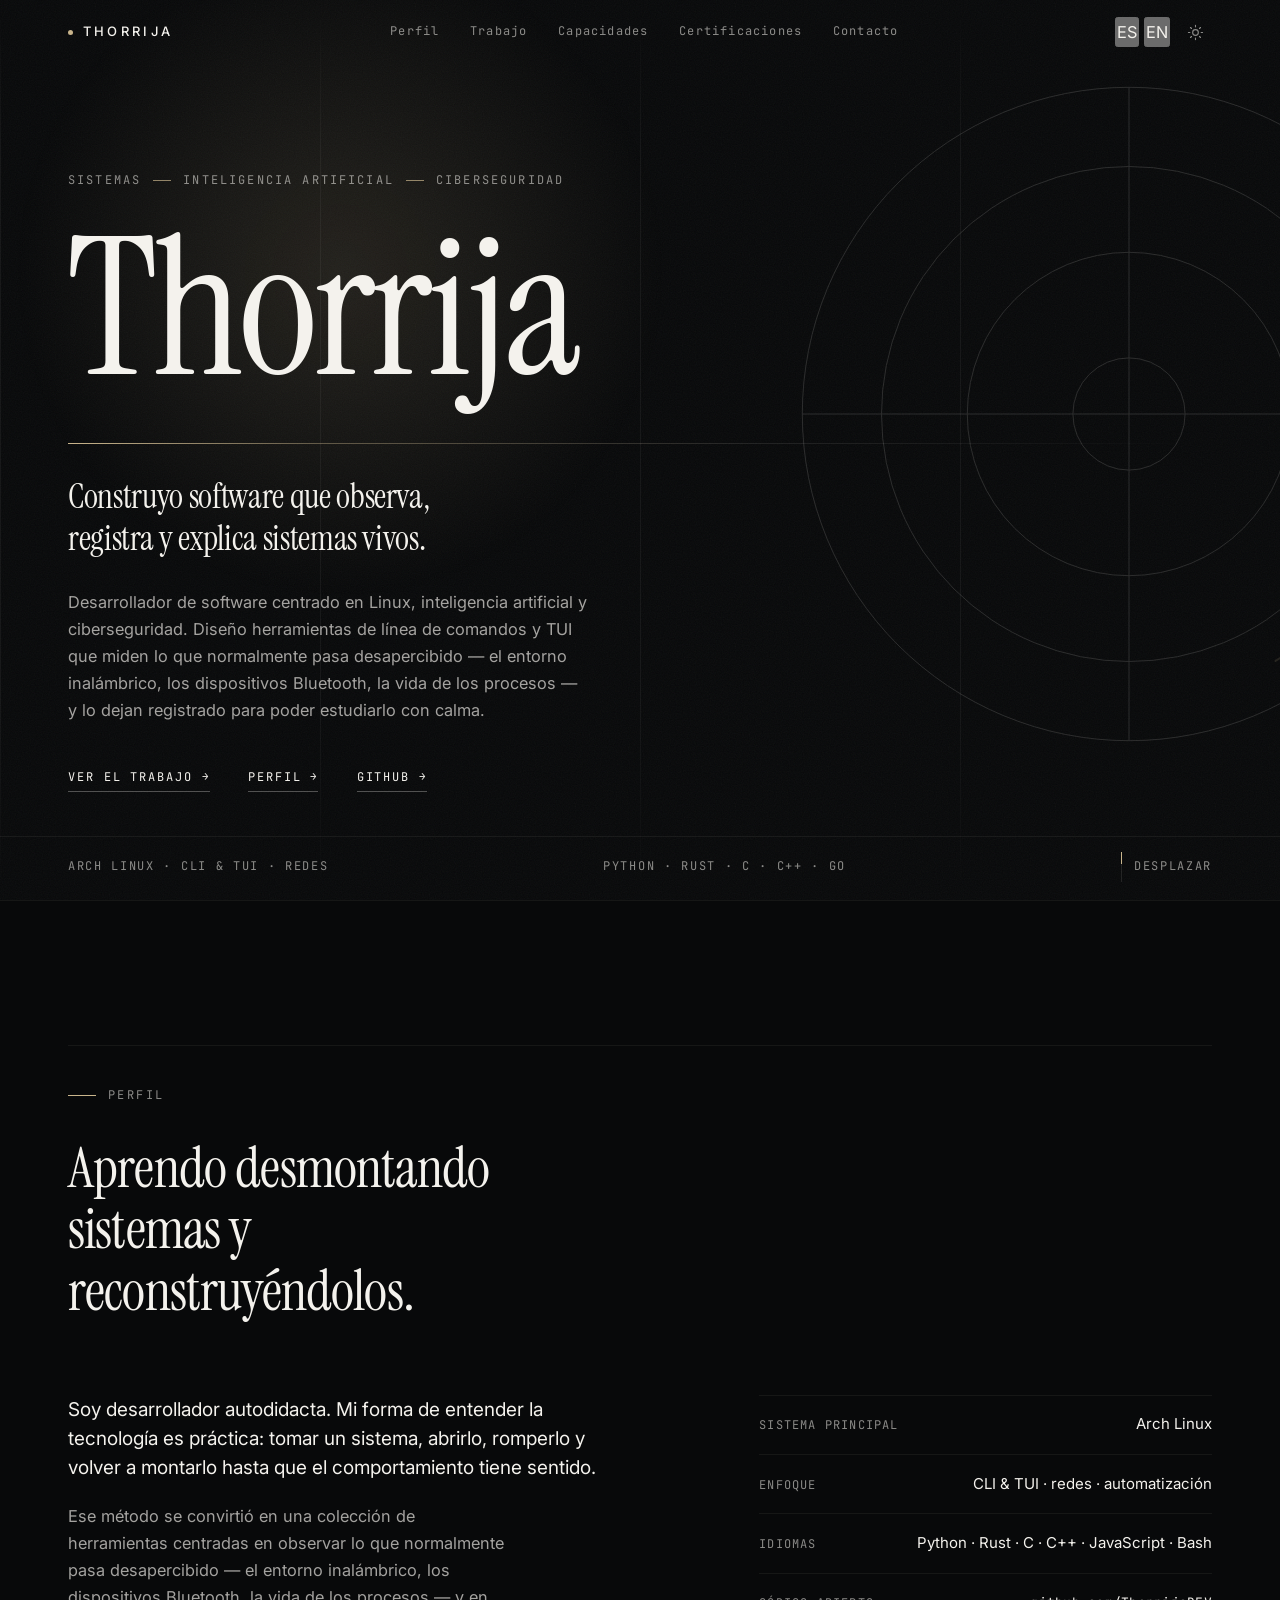
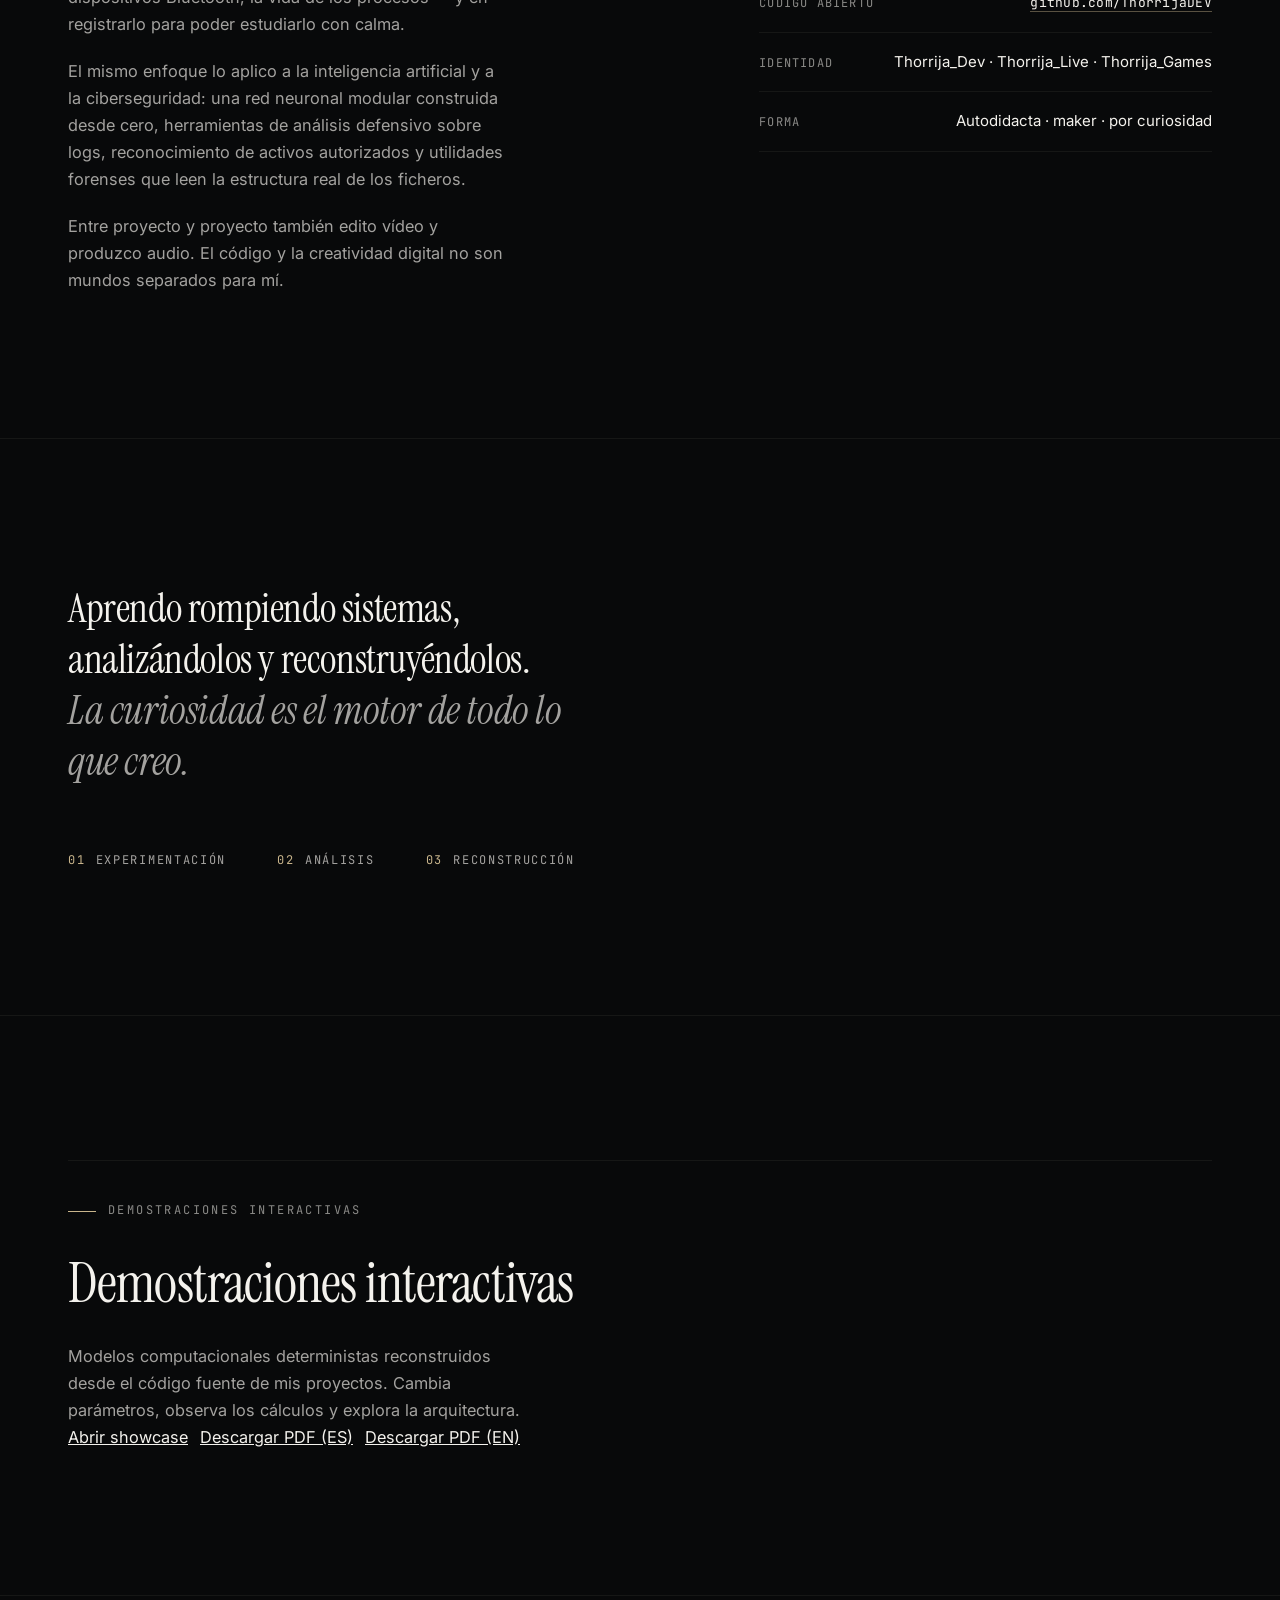
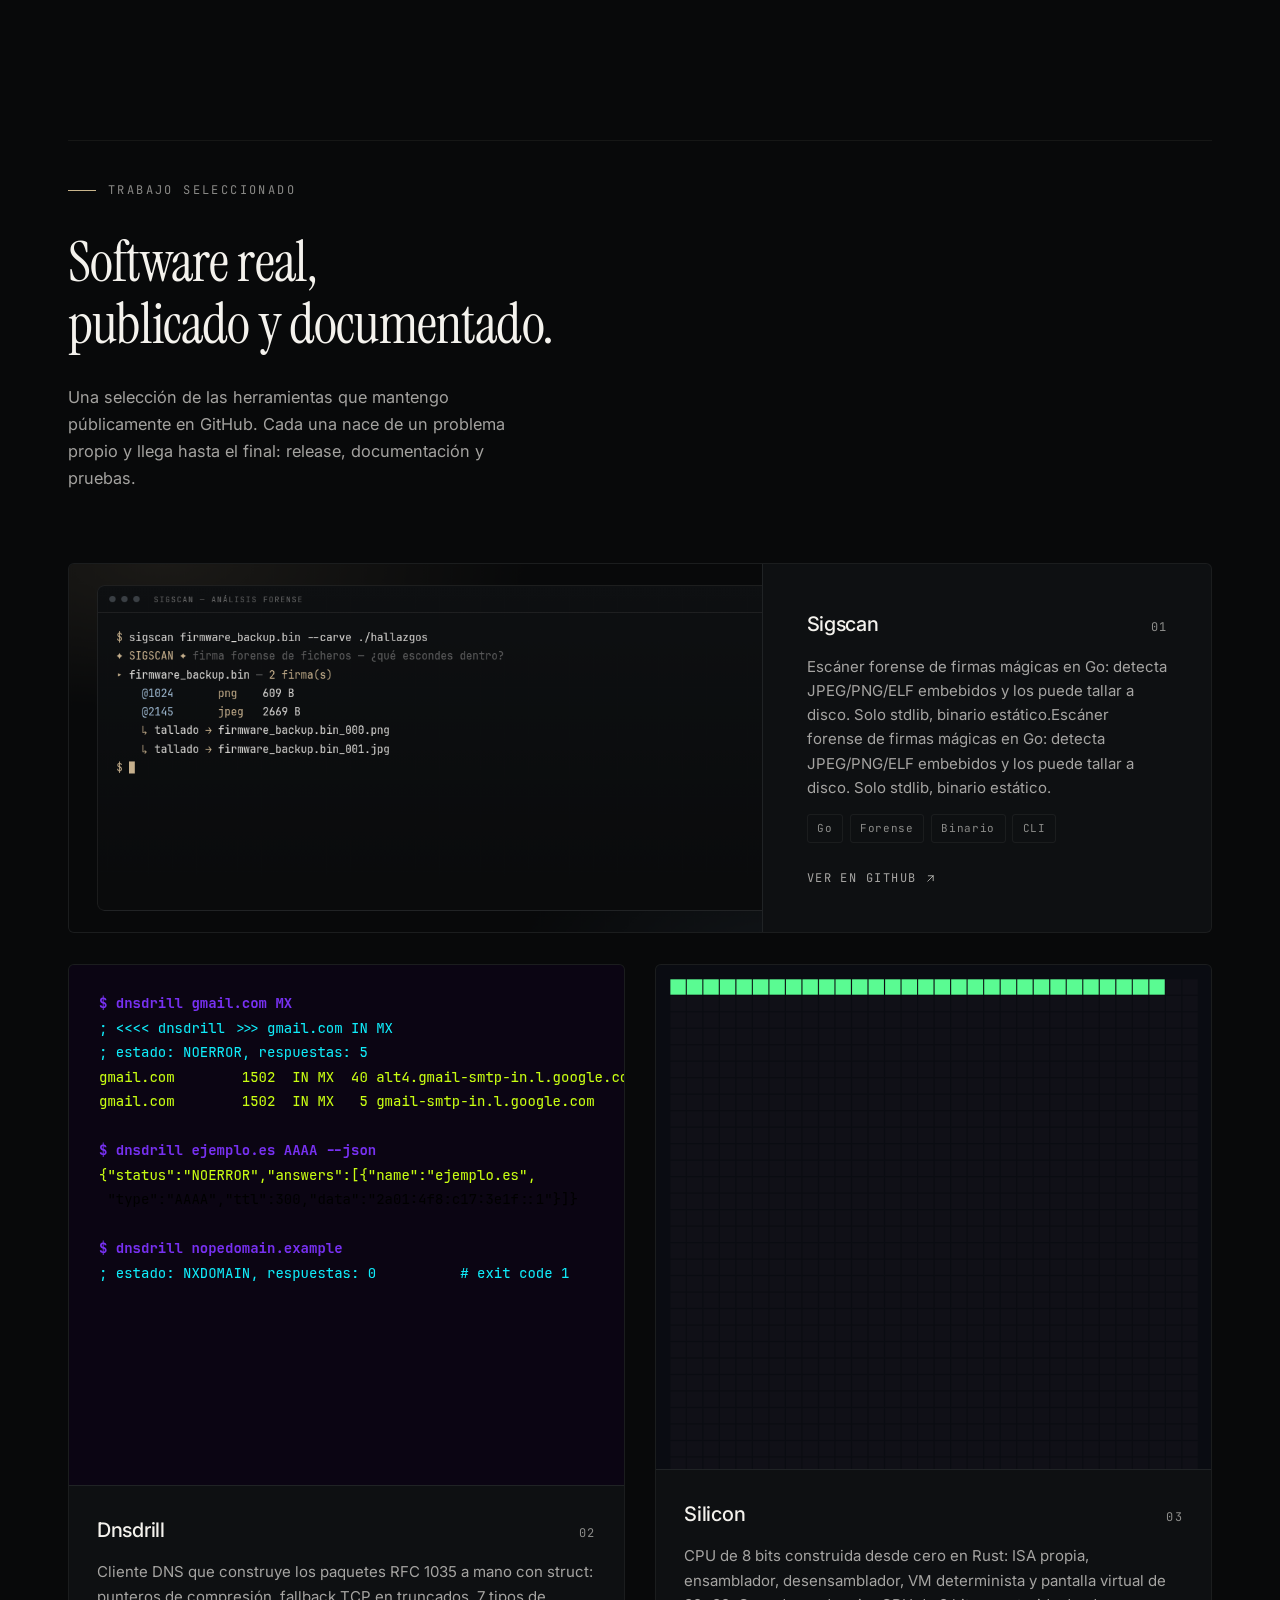
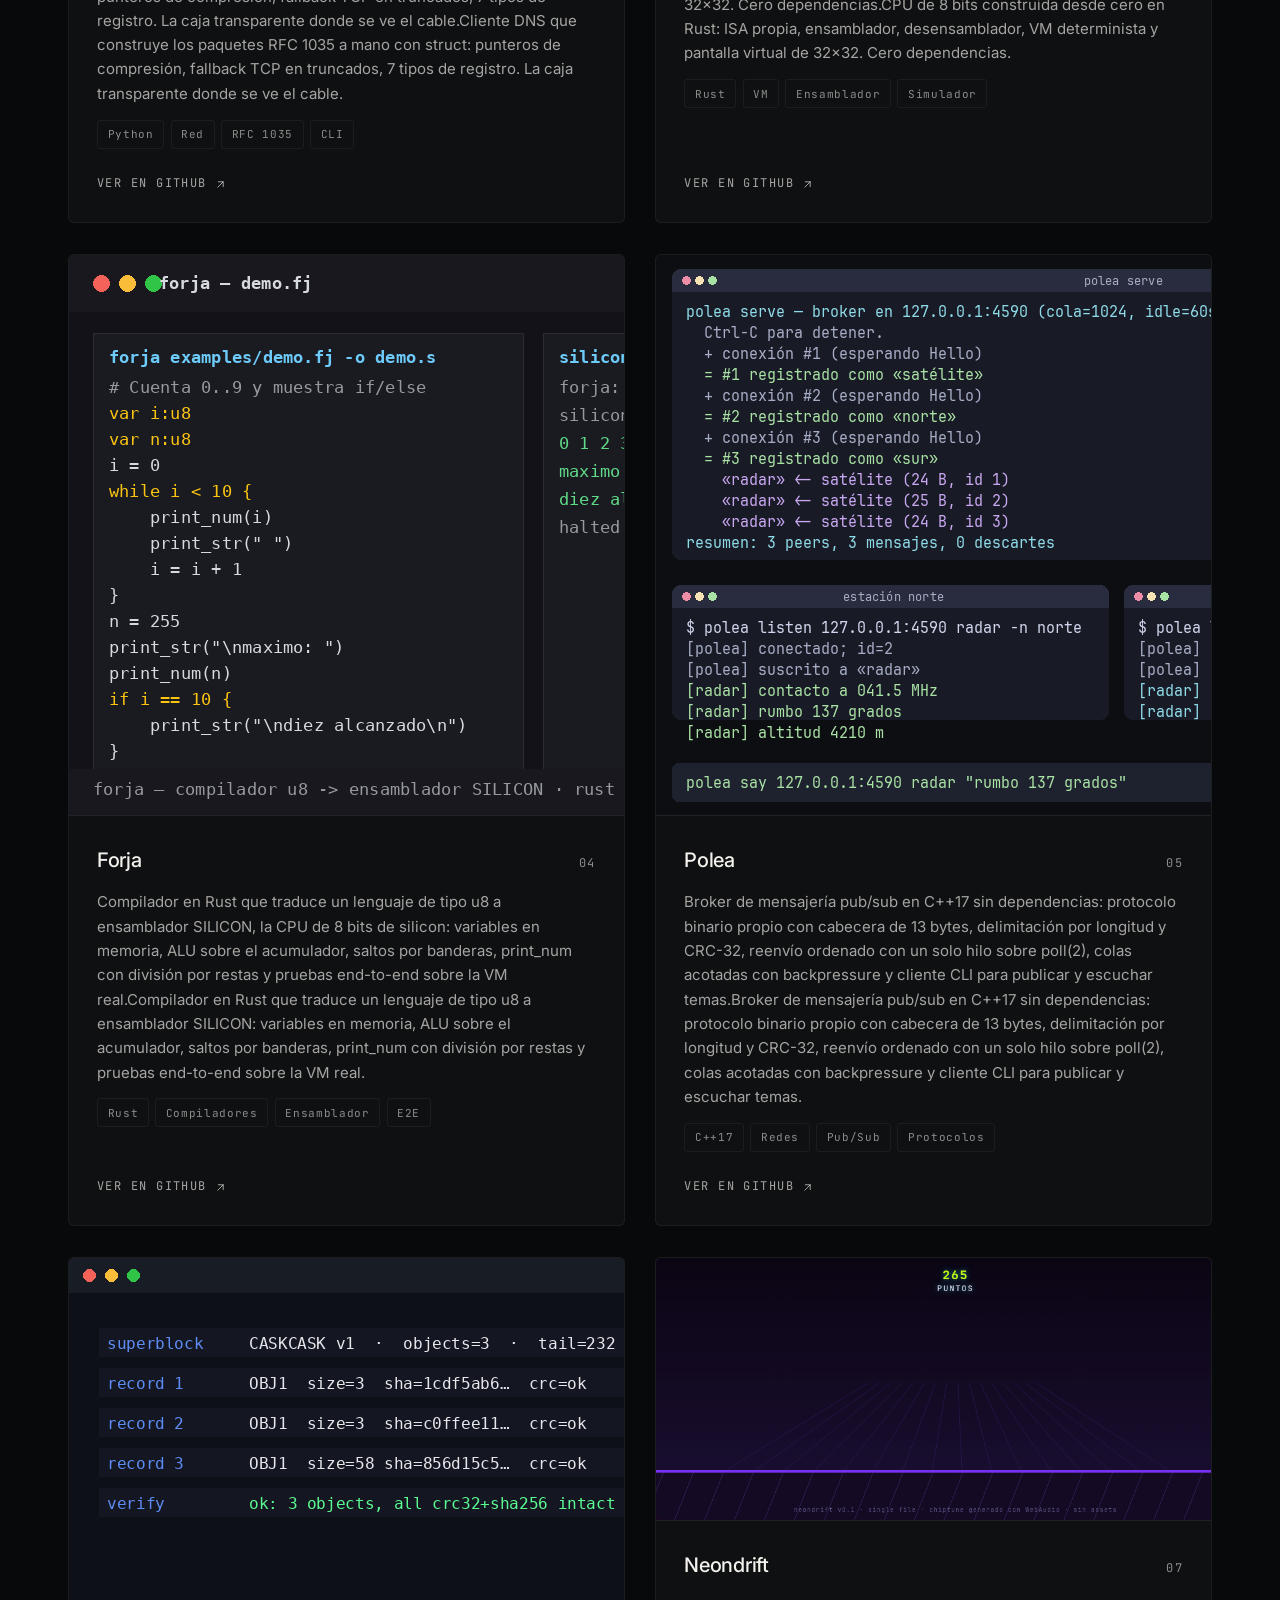
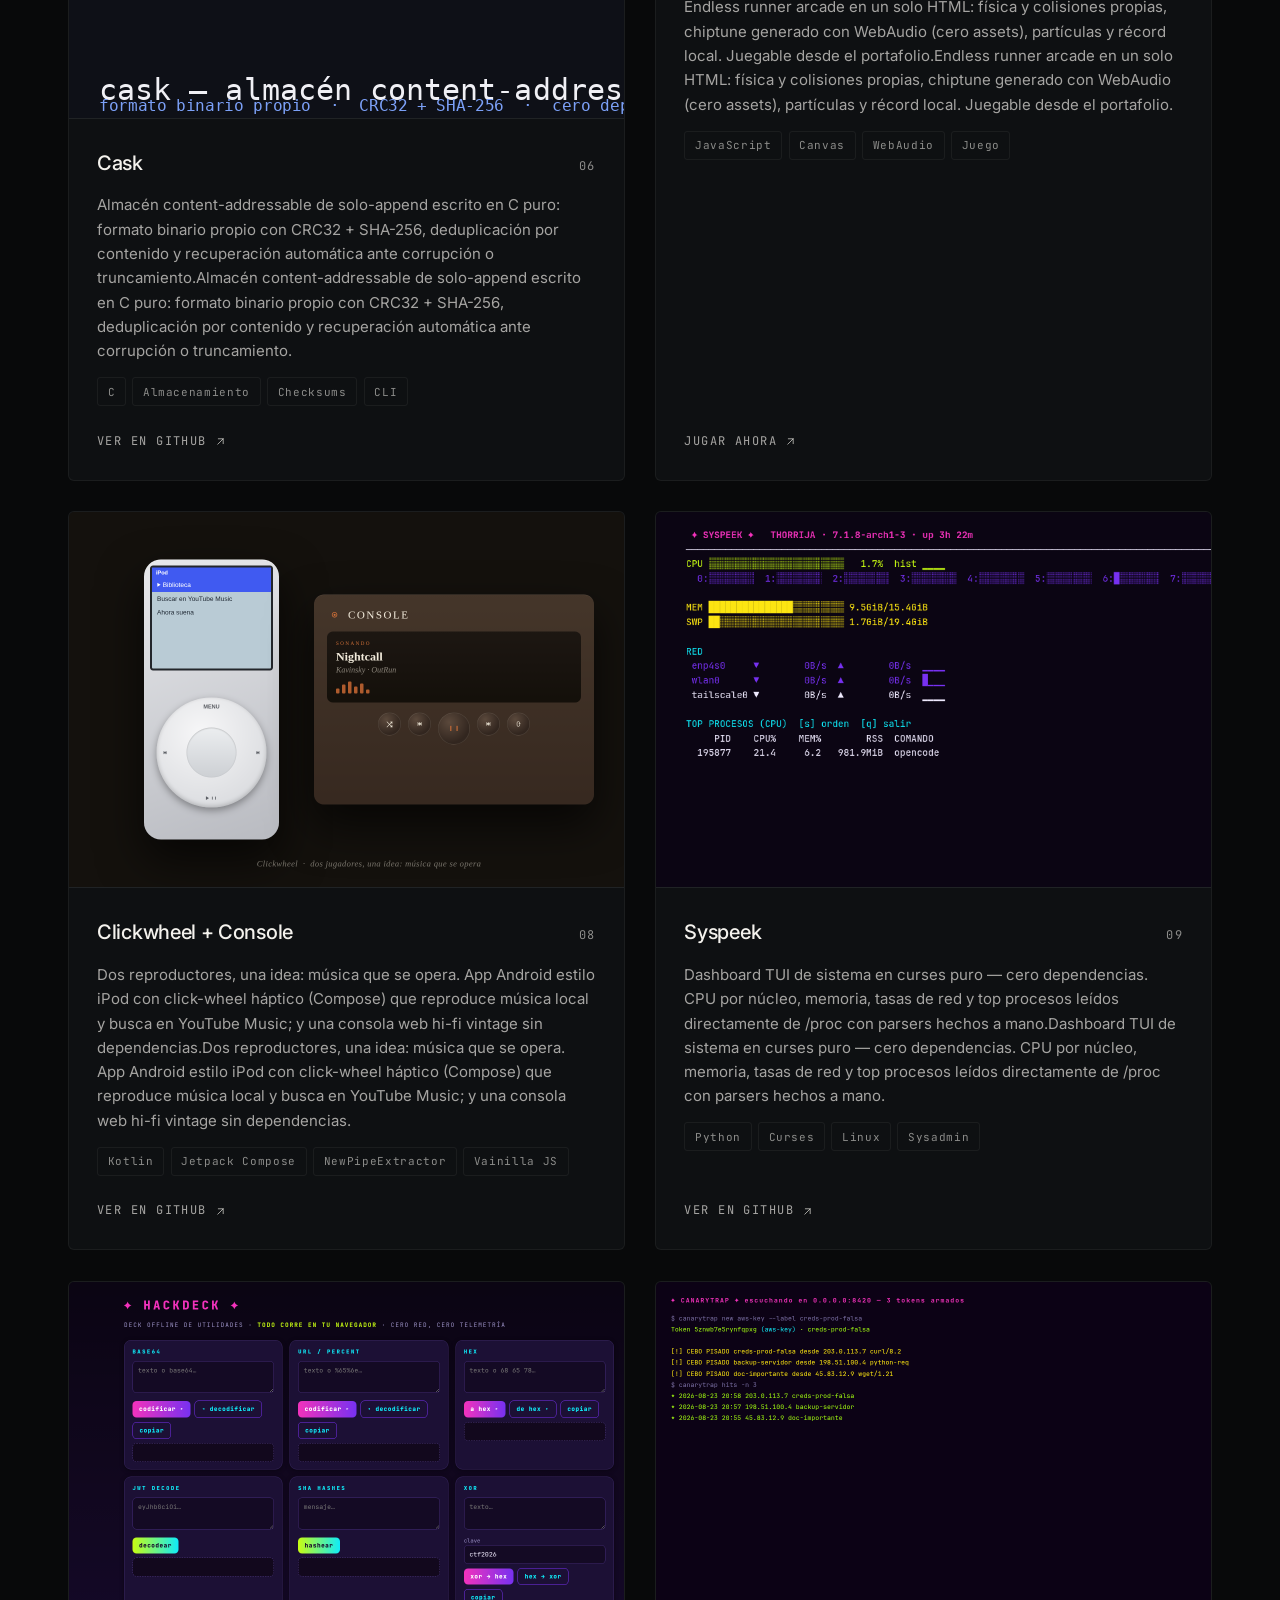
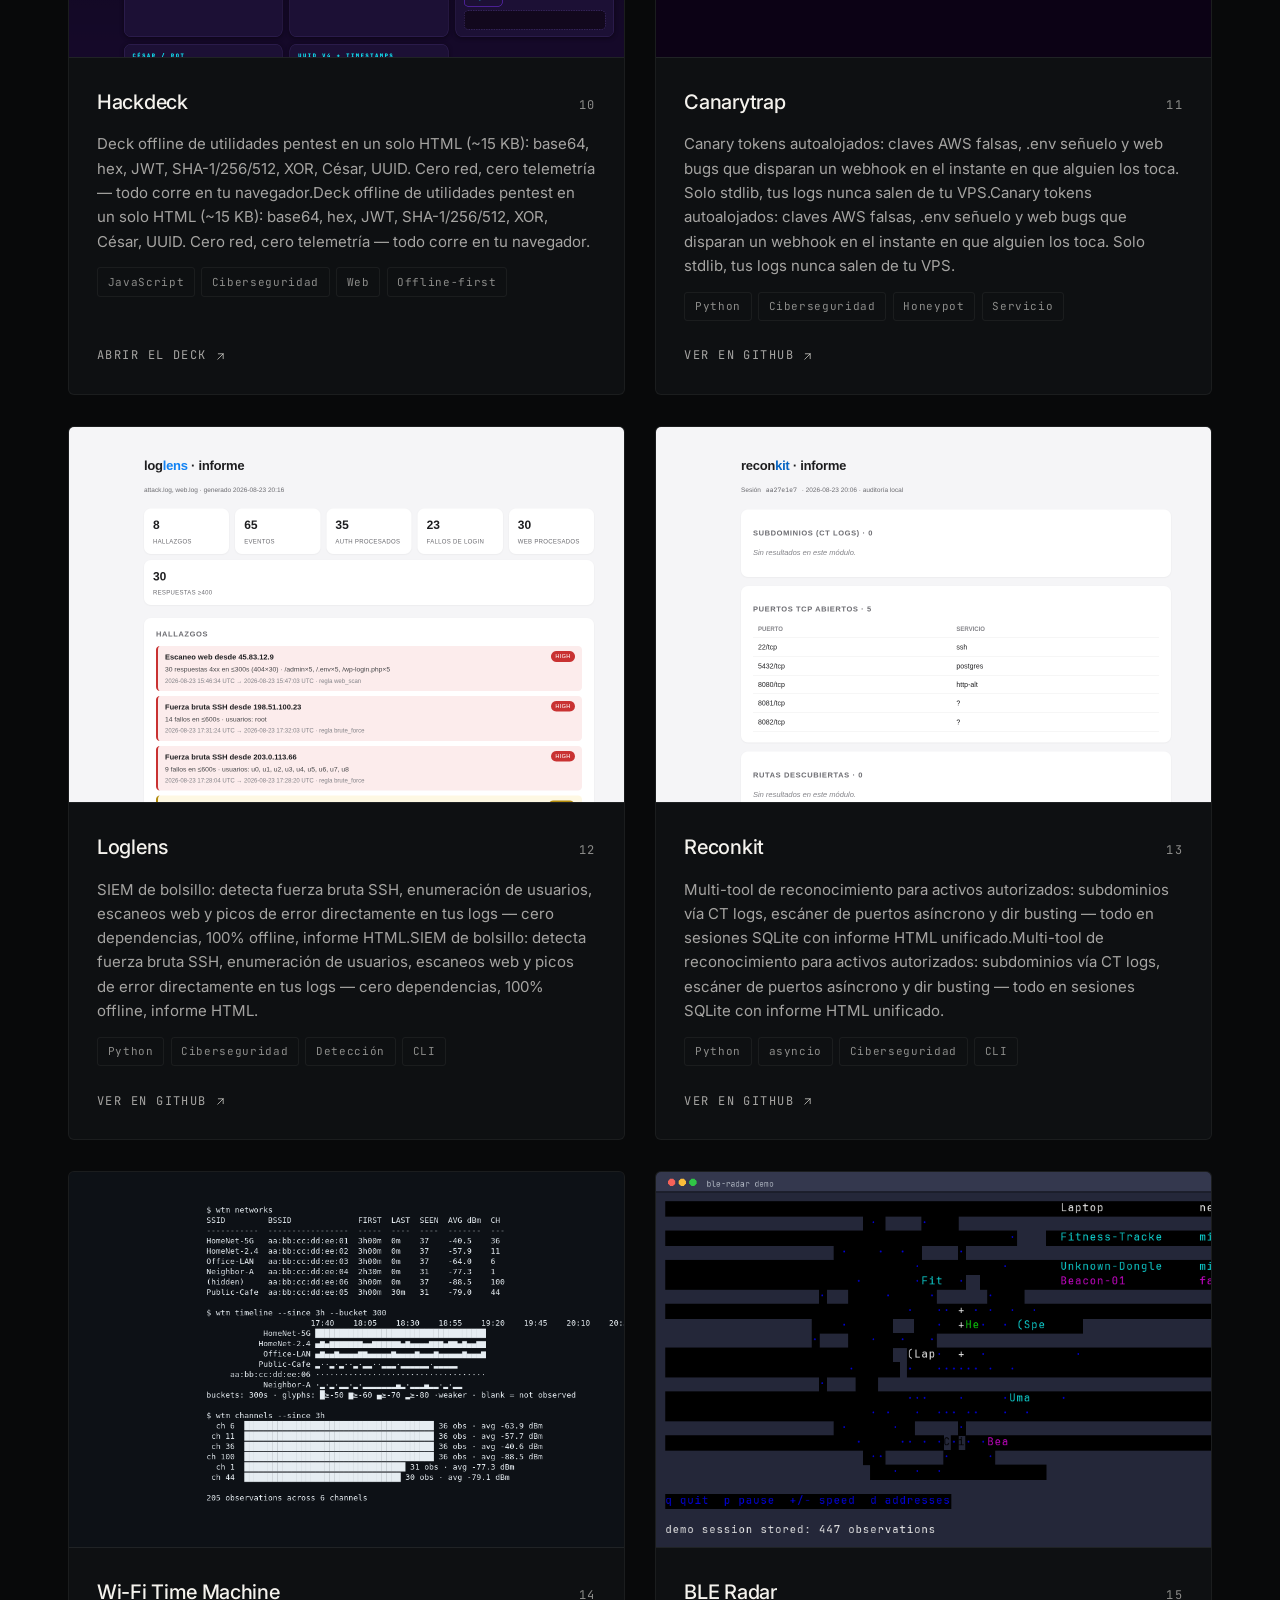
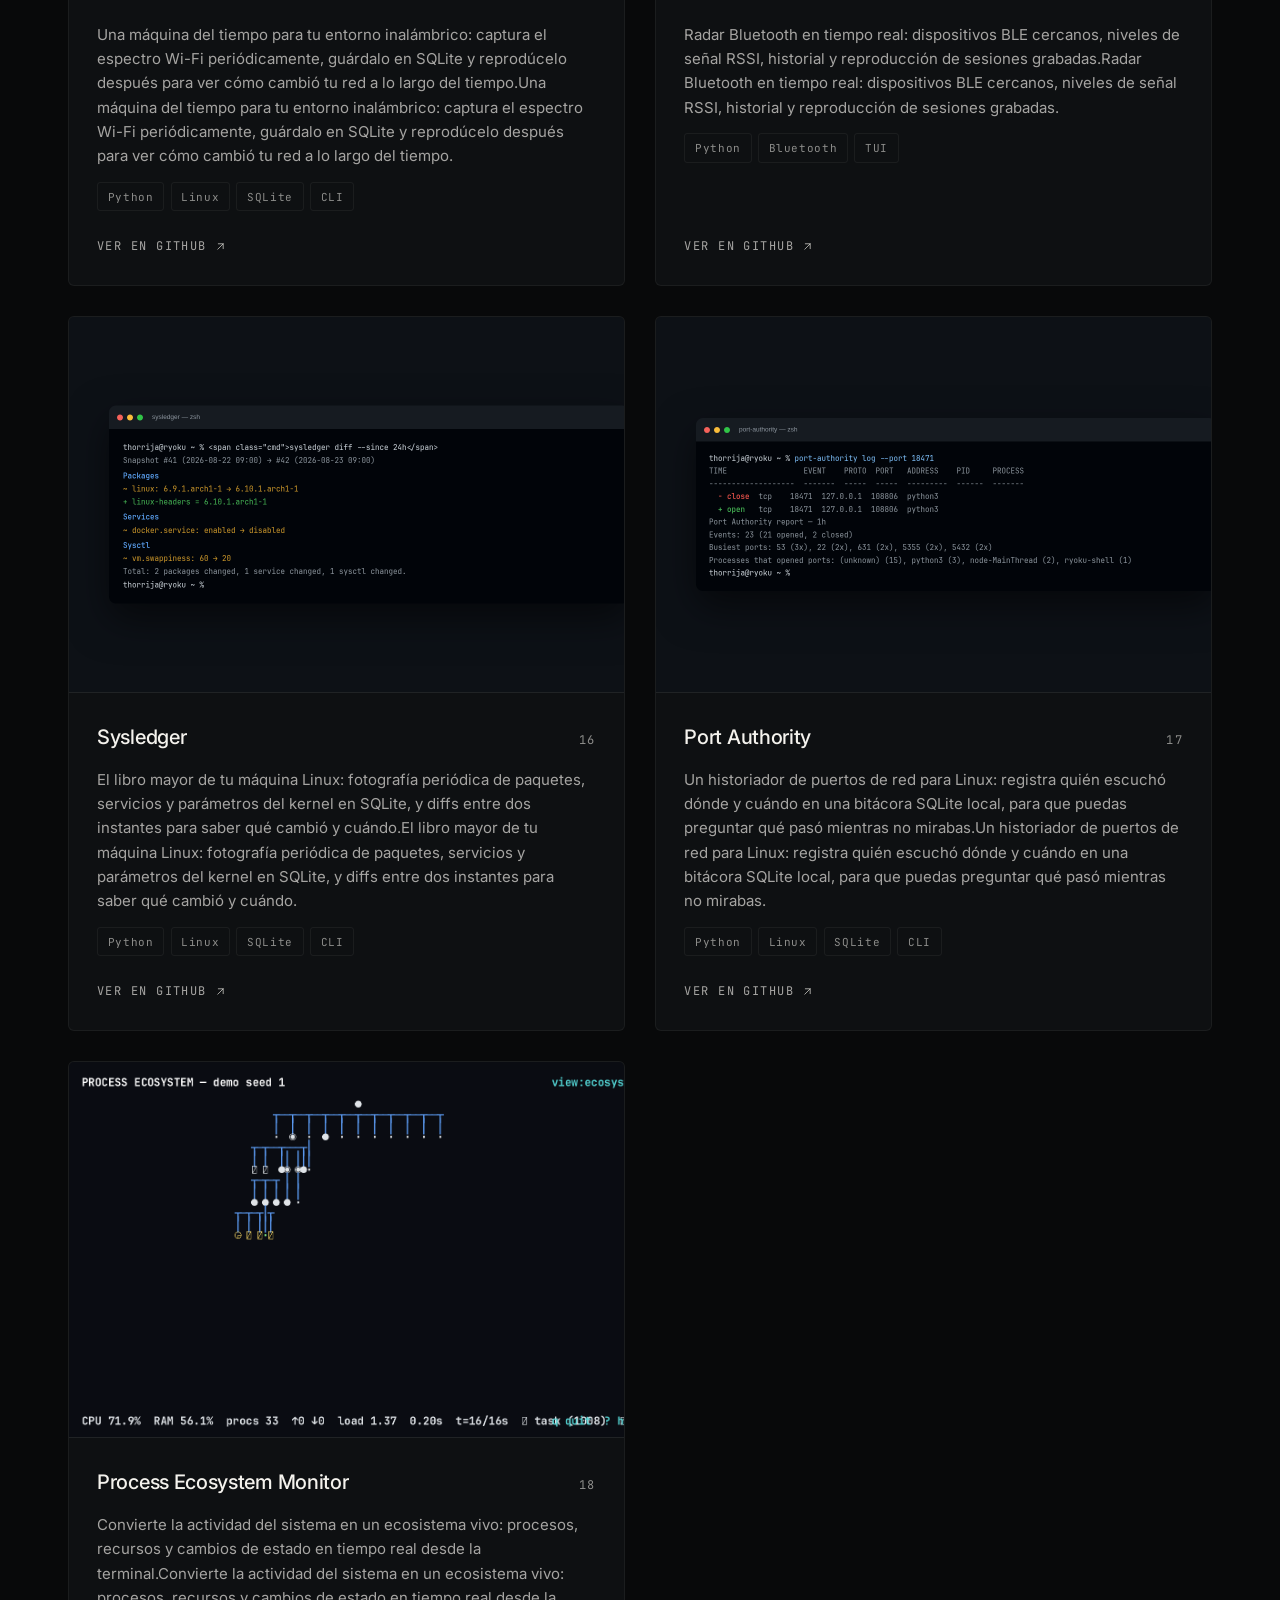
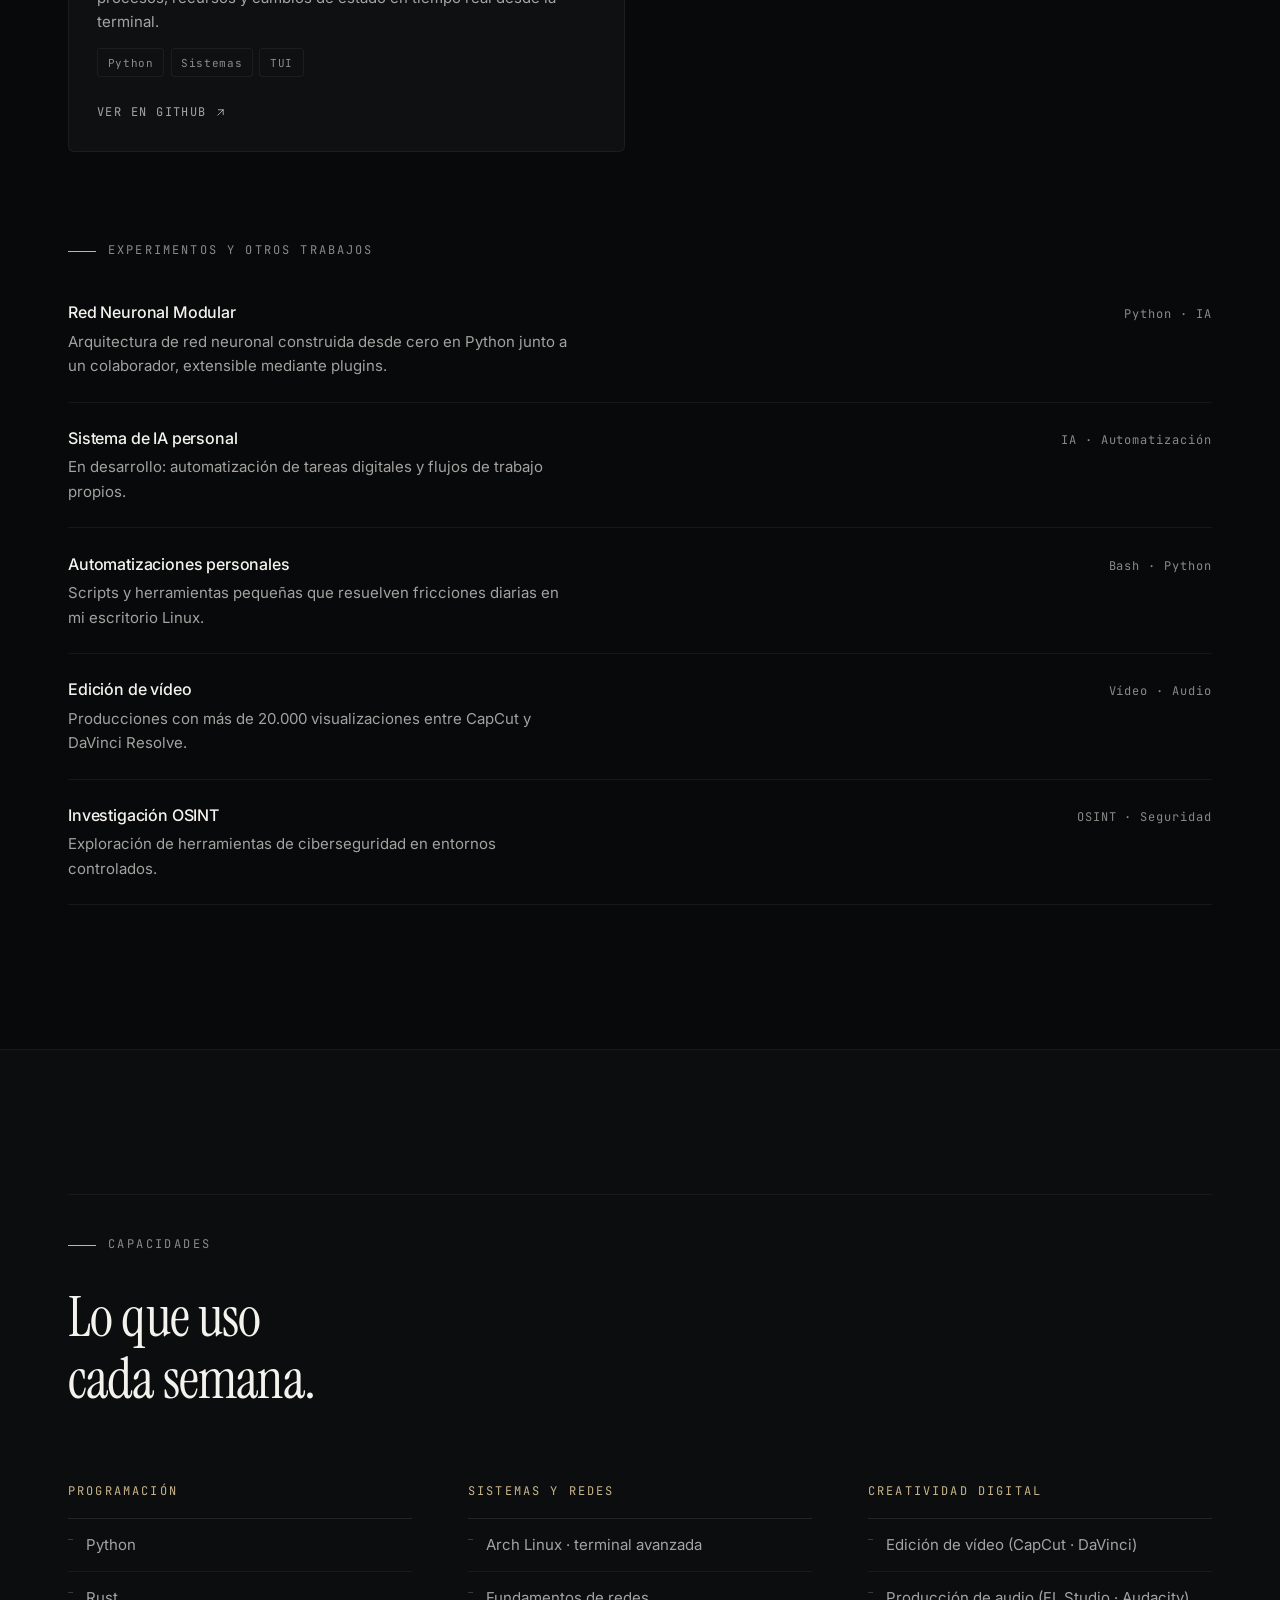
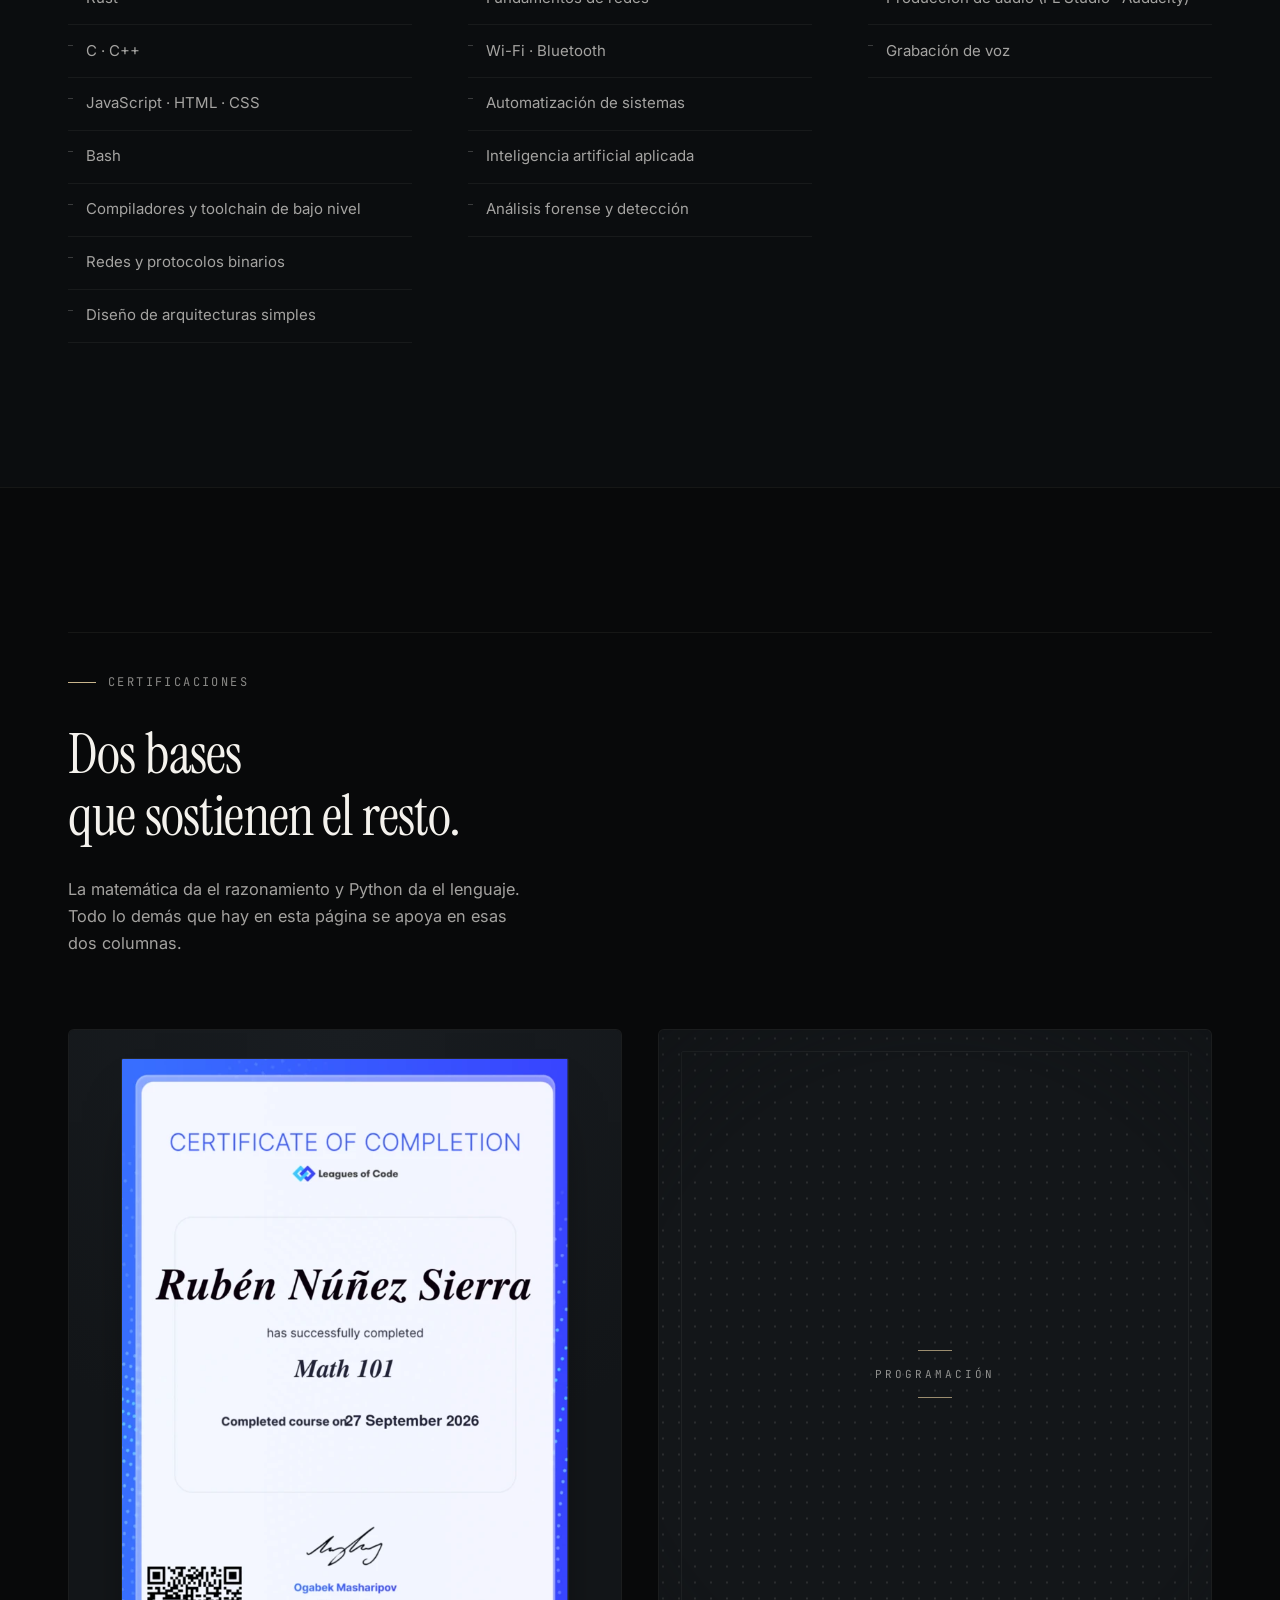
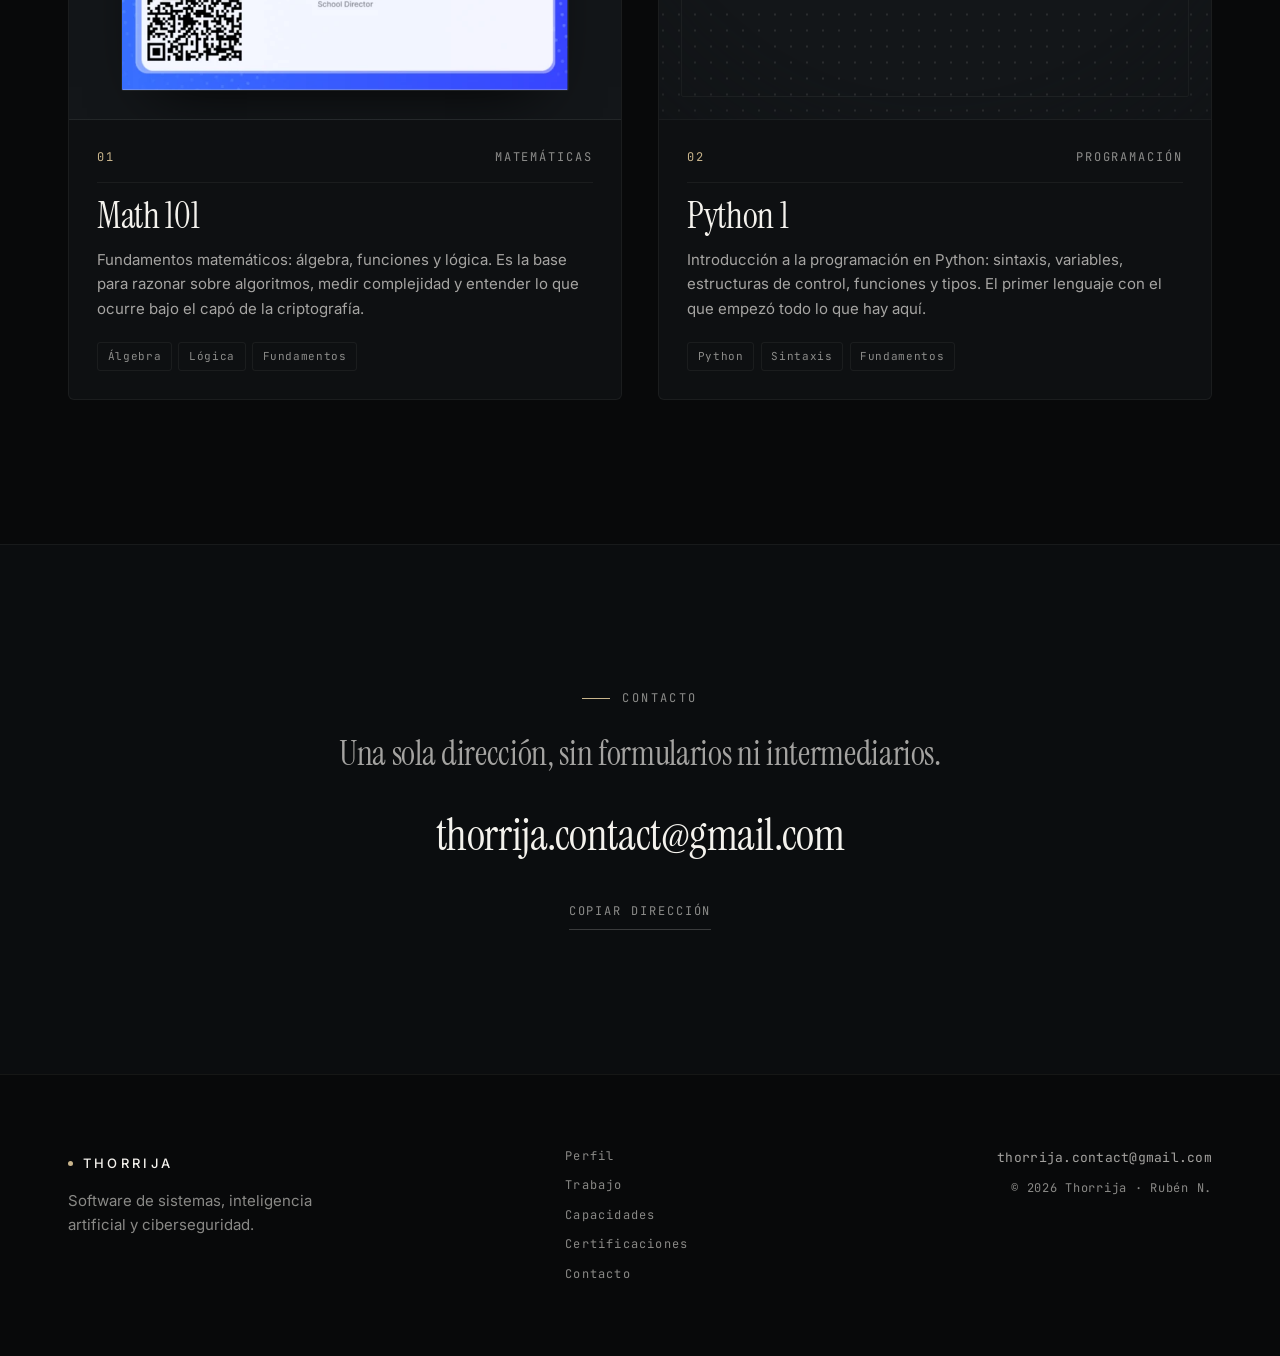
==== index.html @ 35e9b3f6 "Add bilingual i18n support, showcase/PDF links, and new project assets - Add i18n.js translation sys" ====
<!DOCTYPE html>
<html lang="es">
<head>
    <meta charset="UTF-8">
    <meta name="viewport" content="width=device-width, initial-scale=1.0">
    <title>Thorrija — Software de sistemas, inteligencia artificial y ciberseguridad</title>
    <meta name="description" content="Thorrija: desarrollador de software. Construyo herramientas para Linux que observan, registran y explican sistemas vivos — sistemas, inteligencia artificial y ciberseguridad.">
    <meta name="author" content="Thorrija">
    <link rel="canonical" href="https://thorrijadev.github.io/Portafolio/">
    <meta name="robots" content="index, follow, max-image-preview:large">

    <meta property="og:type" content="website">
    <meta property="og:site_name" content="Thorrija">
    <meta property="og:locale" content="es_ES">
    <meta property="og:title" content="Thorrija — Software de sistemas, inteligencia artificial y ciberseguridad">
    <meta property="og:description" content="Construyo herramientas para Linux que observan, registran y explican sistemas vivos. CLI, TUI, Python y automatización.">
    <meta property="og:url" content="https://thorrijadev.github.io/Portafolio/">
    <meta property="og:image" content="https://thorrijadev.github.io/Portafolio/assets/og-cover.jpg">
    <meta property="og:image:type" content="image/jpeg">
    <meta property="og:image:width" content="1200">
    <meta property="og:image:height" content="630">
    <meta name="twitter:card" content="summary_large_image">
    <meta name="twitter:title" content="Thorrija — Software de sistemas, inteligencia artificial y ciberseguridad">
    <meta name="twitter:description" content="Construyo herramientas para Linux que observan, registran y explican sistemas vivos.">
    <meta name="twitter:image" content="https://thorrijadev.github.io/Portafolio/assets/og-cover.jpg">
    <meta name="theme-color" content="#08090a">

    <script type="application/ld+json">
    {
      "@context": "https://schema.org",
      "@type": "Person",
      "name": "Thorrija",
      "alternateName": "Rubén N.",
      "url": "https://thorrijadev.github.io/Portafolio/",
      "email": "mailto:thorrija.contact@gmail.com",
      "sameAs": ["https://github.com/ThorrijaDEV"],
      "knowsAbout": [
        "Software de sistemas",
        "Inteligencia artificial",
        "Ciberseguridad",
        "Linux",
        "Python",
        "Rust",
        "C",
        "C++",
        "Redes y protocolos"
      ]
    }
    </script>

    <link rel="icon" type="image/svg+xml" href="assets/favicon.svg">
    <link rel="apple-touch-icon" href="assets/apple-touch-icon.png">
    <link rel="preconnect" href="https://fonts.googleapis.com">
    <link rel="preconnect" href="https://fonts.gstatic.com" crossorigin>
    <link rel="preload" as="style" href="https://fonts.googleapis.com/css2?family=Instrument+Serif:ital@0;1&amp;family=Inter:wght@400;500;600&amp;family=JetBrains+Mono:wght@400;500&amp;display=swap">
    <link href="https://fonts.googleapis.com/css2?family=Instrument+Serif:ital@0;1&amp;family=Inter:wght@400;500;600&amp;family=JetBrains+Mono:wght@400;500&amp;display=swap" rel="stylesheet">
    <link rel="stylesheet" href="styles.css">
    <script defer src="i18n.js"></script>
    <script>
        document.documentElement.classList.add('js');
        (function () {
            var stored = null;
            try { stored = localStorage.getItem('theme'); } catch (e) {}
            var dark = stored ? stored === 'dark' : true;
            document.documentElement.setAttribute('data-theme', dark ? 'dark' : 'light');
        })();
    </script>
</head>
<body>
    <a class="skip-link" href="#main">Saltar al contenido</a>

    <header id="header">
        <div class="header-inner">
            <a class="wordmark" href="#top" aria-label="Thorrija — volver al inicio">
                <span class="wordmark-dot" aria-hidden="true"></span>
                <span class="wordmark-text">Thorrija</span>
            </a>
            <nav class="desktop-nav" aria-label="Principal">
                <a href="#about" data-i18n="nav_perfil">Perfil</a>
                <a href="#projects" data-i18n="nav_trabajo">Trabajo</a>
                <a href="#skills" data-i18n="nav_capacidades">Capacidades</a>
                <a href="#certificates" data-i18n="nav_certificaciones">Certificaciones</a>
                <a href="#contact" data-i18n="nav_contacto">Contacto</a>
            </nav>
            <div class="header-actions">
        <div class="lang-switch" aria-label="Idioma / Language">
          <button class="lang-btn active" data-lang="es" aria-pressed="true">ES</button>
          <button class="lang-btn" data-lang="en" aria-pressed="false">EN</button>
        </div>
                <button id="themeToggle" class="icon-btn" type="button" aria-label="Cambiar entre tema claro y oscuro">
                    <svg class="icon-sun" viewBox="0 0 24 24" fill="none" stroke="currentColor" stroke-width="1.6" stroke-linecap="round" aria-hidden="true" focusable="false"><circle cx="12" cy="12" r="4"/><path d="M12 2v2m0 16v2M4.93 4.93l1.41 1.41m11.32 11.32 1.41 1.41M2 12h2m16 0h2M4.93 19.07l1.41-1.41M17.66 6.34l1.41-1.41"/></svg>
                    <svg class="icon-moon" viewBox="0 0 24 24" fill="none" stroke="currentColor" stroke-width="1.6" stroke-linecap="round" stroke-linejoin="round" aria-hidden="true" focusable="false"><path d="M21 12.79A9 9 0 1 1 11.21 3 7 7 0 0 0 21 12.79z"/></svg>
                </button>
                <button class="menu-btn" type="button" aria-label="Abrir menú" aria-expanded="false" aria-controls="mobileNav">
                    <span></span><span></span>
                </button>
            </div>
        </div>
    </header>

    <nav id="mobileNav" class="mobile-nav" aria-label="Menú móvil">
        <a href="#about"><span class="mobile-nav-num">01</span><span data-i18n="nav_perfil">Perfil</span></a>
        <a href="#projects"><span class="mobile-nav-num">02</span><span data-i18n="nav_trabajo">Trabajo</span></a>
        <a href="#skills"><span class="mobile-nav-num">03</span><span data-i18n="nav_capacidades">Capacidades</span></a>
        <a href="#certificates"><span class="mobile-nav-num">04</span><span data-i18n="nav_certificaciones">Certificaciones</span></a>
        <a href="#contact"><span class="mobile-nav-num">05</span><span data-i18n="nav_contacto">Contacto</span></a>
    </nav>

    <main id="main">
        <!-- ================= Hero ================= -->
        <section class="hero" id="top" aria-label="Portada">
            <div class="hero-canvas" aria-hidden="true">
                <div class="hero-grid"></div>
                <svg class="hero-aperture" viewBox="0 0 400 400" fill="none" aria-hidden="true">
                    <circle cx="200" cy="200" r="198" stroke="currentColor" stroke-width="0.6"/>
                    <circle cx="200" cy="200" r="150" stroke="currentColor" stroke-width="0.6"/>
                    <circle cx="200" cy="200" r="98" stroke="currentColor" stroke-width="0.6"/>
                    <circle cx="200" cy="200" r="34" stroke="currentColor" stroke-width="0.6"/>
                    <path d="M200 2v396M2 200h396" stroke="currentColor" stroke-width="0.6"/>
                    <circle class="aperture-arc" cx="200" cy="200" r="174" stroke="currentColor" stroke-width="1.2" stroke-linecap="round" stroke-dasharray="180 912"/>
                </svg>
                <div class="hero-spotlight" id="heroSpotlight"></div>
                <div class="hero-grain"></div>
            </div>

            <div class="container hero-inner">
                <p class="hero-eyebrow">
                    <span>Sistemas</span>
                    <i aria-hidden="true"></i>
                    <span>Inteligencia artificial</span>
                    <i aria-hidden="true"></i>
                    <span>Ciberseguridad</span>
                </p>

                <h1 class="hero-title">
                    <span class="sr-only">Thorrija</span>
                    <span class="letters" aria-hidden="true">
                        <span style="--i:0">T</span><span style="--i:1">h</span><span style="--i:2">o</span><span style="--i:3">r</span><span style="--i:4">r</span><span style="--i:5">i</span><span style="--i:6">j</span><span style="--i:7">a</span>
                    </span>
                </h1>

                <div class="hero-rule" aria-hidden="true"></div>

                <p class="hero-statement" data-i18n="hero_statement">Construyo software que observa,<br>registra y explica sistemas vivos.</p>
                <p class="hero-lede" data-i18n="hero_lede">Desarrollador de software centrado en Linux, inteligencia artificial y ciberseguridad.Diseño herramientas de línea de comandos y TUI que miden lo que normalmente pasa desapercibido — el entorno inalámbrico, los dispositivos Bluetooth, la vida de los procesos — y lo dejan registrado para poder estudiarlo con calma.</p>

                <div class="hero-links">
                    <a class="link-arrow" href="#projects" data-i18n="hero_work">Ver el trabajo</a>
                    <a class="link-arrow" href="#about" data-i18n="hero_profile">Perfil</a>
                    <a class="link-arrow" href="https://github.com/ThorrijaDEV" target="_blank" rel="noopener">GitHub</a>
                </div>
            </div>

            <div class="hero-foot">
                <div class="container hero-foot-inner">
                    <p class="mono-label">Arch Linux · CLI &amp; TUI · Redes</p>
                    <p class="mono-label">Python · Rust · C · C++ · Go</p>
                    <a class="scroll-cue" href="#about" aria-label="Ir al perfil">
                        <span class="scroll-cue-line" aria-hidden="true"></span>
                        <span class="mono-label">Desplazar</span>
                    </a>
                </div>
            </div>
        </section>

        <!-- ================= Perfil ================= -->
        <section class="section" id="about" aria-labelledby="about-title">
            <div class="container">
                <header class="section-head">
                    <p class="eyebrow reveal"><span class="eyebrow-rule" aria-hidden="true"></span><span data-i18n="nav_perfil">Perfil</span></p>
                    <h2 class="section-title reveal delay-1" id="about-title" data-i18n="about_title">Aprendo desmontando<br>sistemas y reconstruyéndolos.</h2>
                </header>

                <div class="about-grid">
                    <div class="about-prose reveal delay-2">
                        <p class="lead">Soy desarrollador autodidacta. Mi forma de entender la tecnología es práctica: tomar un sistema, abrirlo, romperlo y volver a montarlo hasta que el comportamiento tiene sentido.</p>
                        <p>Ese método se convirtió en una colección de herramientas centradas en observar lo que normalmente pasa desapercibido — el entorno inalámbrico, los dispositivos Bluetooth, la vida de los procesos — y en registrarlo para poder estudiarlo con calma.</p>
                        <p>El mismo enfoque lo aplico a la inteligencia artificial y a la ciberseguridad: una red neuronal modular construida desde cero, herramientas de análisis defensivo sobre logs, reconocimiento de activos autorizados y utilidades forenses que leen la estructura real de los ficheros.</p>
                        <p>Entre proyecto y proyecto también edito vídeo y produzco audio. El código y la creatividad digital no son mundos separados para mí.</p>
                    </div>

                    <dl class="fact-list reveal delay-3">
                        <div><dt>Sistema principal</dt><dd>Arch Linux</dd></div>
                        <div><dt>Enfoque</dt><dd>CLI &amp; TUI · redes · automatización</dd></div>
                        <div><dt>Idiomas</dt><dd>Python · Rust · C · C++ · JavaScript · Bash</dd></div>
                        <div><dt>Código abierto</dt><dd><a href="https://github.com/ThorrijaDEV" target="_blank" rel="noopener">github.com/ThorrijaDEV</a></dd></div>
                        <div><dt>Identidad</dt><dd>Thorrija_Dev · Thorrija_Live · Thorrija_Games</dd></div>
                        <div><dt>Forma</dt><dd>Autodidacta · maker · por curiosidad</dd></div>
                    </dl>
                </div>
            </div>
        </section>

        <!-- ================= Manifiesto ================= -->
        <section class="section manifesto" aria-labelledby="manifesto-title">
            <div class="container">
                <blockquote class="reveal" id="manifesto-title">
                    <p>Aprendo rompiendo sistemas, analizándolos y reconstruyéndolos.<br><em>La curiosidad es el motor de todo lo que creo.</em></p>
                </blockquote>
                <ol class="method-steps reveal delay-1" role="list">
                    <li><span>01</span>Experimentación</li>
                    <li><span>02</span>Análisis</li>
                    <li><span>03</span>Reconstrucción</li>
                </ol>
            </div>
        </section>

        
        <!-- ================= Demostraciones ================= -->
        <section class="section" id="showcase" aria-labelledby="showcase-title">
            <div class="container">
                <header class="section-head">
                    <p class="eyebrow reveal"><span class="eyebrow-rule" aria-hidden="true"></span><span data-i18n="projects_showcase_title">Demostraciones interactivas</span></p>
                    <h2 class="section-title reveal delay-1" id="showcase-title" data-i18n="projects_showcase_title">Demostraciones interactivas</h2>
                    <p class="section-lede reveal delay-2" data-i18n="projects_showcase_desc">Modelos computacionales deterministas reconstruidos desde el código fuente de mis proyectos. Cambia parámetros, observa los cálculos y explora la arquitectura.</p>
                </header>
                <div class="controls mt-8" style="display:flex; gap:12px; flex-wrap:wrap;">
                    <a href="../showcase/" class="btn primary" target="_blank" rel="noopener" data-i18n="projects_showcase_link">Abrir showcase</a>
                    <a href="../report/Thorrija-Engineering-Showcase.es.pdf" class="btn secondary" target="_blank" rel="noopener" data-i18n="projects_pdf_link_es">Descargar PDF (ES)</a>
                    <a href="../report/Thorrija-Engineering-Showcase.en.pdf" class="btn secondary" target="_blank" rel="noopener" data-i18n="projects_pdf_link_en">Descargar PDF (EN)</a>
                </div>
            </div>
        </section>

        <!-- ================= Trabajo ================= -->
        <section class="section" id="projects" aria-labelledby="projects-title">
            <div class="container">
                <header class="section-head">
                    <p class="eyebrow reveal"><span class="eyebrow-rule" aria-hidden="true"></span><span data-i18n="projects_eyebrow">Trabajo seleccionado</span></p>
                    <h2 class="section-title reveal delay-1" id="projects-title" data-i18n="projects_title">Software real,<br>publicado y documentado.</h2>
                    <p class="section-lede reveal delay-2" data-i18n="projects_lede">Una selección de las herramientas que mantengo públicamente en GitHub. Cada una nace de un problema propio y llega hasta el final: release, documentación y pruebas.</p>
                </header>

                <div class="project-grid">
                    <article class="project-card project-card--feature reveal">
                        <a class="project-media" href="https://github.com/ThorrijaDEV/sigscan" target="_blank" rel="noopener" tabindex="-1" aria-hidden="true">
                            <img src="assets/sigscan-demo.png" alt="Consola de sigscan con firmas PNG y JPEG detectadas y talladas a disco" loading="lazy" decoding="async" width="1100" height="520">
                        </a>
                        <div class="project-body">
                            <div class="project-head">
                                <h3><a href="https://github.com/ThorrijaDEV/sigscan" target="_blank" rel="noopener"><span data-i18n="proj_sigscan">Sigscan</span></a></h3>
                                <span class="project-index">01</span>
                            </div>
                            <p class="project-desc">Escáner forense de firmas mágicas en Go: detecta JPEG/PNG/ELF embebidos y los puede tallar a disco. Solo stdlib, binario estático.<span data-i18n="proj_sigscan_desc">Escáner forense de firmas mágicas en Go: detecta JPEG/PNG/ELF embebidos y los puede tallar a disco. Solo stdlib, binario estático.</span></p>
                            <ul class="tag-row" role="list">
                                <li>Go</li><li>Forense</li><li>Binario</li><li>CLI</li>
                            </ul>
                            <a class="arrow-link" href="https://github.com/ThorrijaDEV/sigscan" target="_blank" rel="noopener">Ver en GitHub<svg viewBox="0 0 24 24" fill="none" stroke="currentColor" stroke-width="1.8" stroke-linecap="round" stroke-linejoin="round" aria-hidden="true"><path d="M7 17 17 7M8 7h9v9"/></svg></a>
                        </div>
                    </article>

                    <article class="project-card reveal">
                        <a class="project-media" href="https://github.com/ThorrijaDEV/dnsdrill" target="_blank" rel="noopener" tabindex="-1" aria-hidden="true">
                            <img src="assets/dnsdrill-demo.png" alt="Consultas DNS de dnsdrill con registros MX y salida JSON" loading="lazy" decoding="async" width="1100" height="520">
                        </a>
                        <div class="project-body">
                            <div class="project-head">
                                <h3><a href="https://github.com/ThorrijaDEV/dnsdrill" target="_blank" rel="noopener"><span data-i18n="proj_dnsdrill">Dnsdrill</span></a></h3>
                                <span class="project-index">02</span>
                            </div>
                            <p class="project-desc">Cliente DNS que construye los paquetes RFC 1035 a mano con struct: punteros de compresión, fallback TCP en truncados, 7 tipos de registro. La caja transparente donde se ve el cable.<span data-i18n="proj_dnsdrill_desc">Cliente DNS que construye los paquetes RFC 1035 a mano con struct: punteros de compresión, fallback TCP en truncados, 7 tipos de registro. La caja transparente donde se ve el cable.</span></p>
                            <ul class="tag-row" role="list">
                                <li>Python</li><li>Red</li><li>RFC 1035</li><li>CLI</li>
                            </ul>
                            <a class="arrow-link" href="https://github.com/ThorrijaDEV/dnsdrill" target="_blank" rel="noopener">Ver en GitHub<svg viewBox="0 0 24 24" fill="none" stroke="currentColor" stroke-width="1.8" stroke-linecap="round" stroke-linejoin="round" aria-hidden="true"><path d="M7 17 17 7M8 7h9v9"/></svg></a>
                        </div>
                    </article>

                    <article class="project-card reveal">
                        <a class="project-media" href="https://github.com/ThorrijaDEV/silicon" target="_blank" rel="noopener" tabindex="-1" aria-hidden="true">
                            <img src="assets/silicon-demo.png" alt="Pantalla virtual de 32x32 de silicon mostrando una diagonal en verde" loading="lazy" decoding="async" width="504" height="504">
                        </a>
                        <div class="project-body">
                            <div class="project-head">
                                <h3><a href="https://github.com/ThorrijaDEV/silicon" target="_blank" rel="noopener"><span data-i18n="proj_silicon">Silicon</span></a></h3>
                                <span class="project-index">03</span>
                            </div>
                            <p class="project-desc">CPU de 8 bits construida desde cero en Rust: ISA propia, ensamblador, desensamblador, VM determinista y pantalla virtual de 32×32. Cero dependencias.<span data-i18n="proj_silicon_desc">CPU de 8 bits construida desde cero en Rust: ISA propia, ensamblador, desensamblador, VM determinista y pantalla virtual de 32×32. Cero dependencias.</span></p>
                            <ul class="tag-row" role="list">
                                <li>Rust</li><li>VM</li><li>Ensamblador</li><li>Simulador</li>
                            </ul>
                            <a class="arrow-link" href="https://github.com/ThorrijaDEV/silicon" target="_blank" rel="noopener">Ver en GitHub<svg viewBox="0 0 24 24" fill="none" stroke="currentColor" stroke-width="1.8" stroke-linecap="round" stroke-linejoin="round" aria-hidden="true"><path d="M7 17 17 7M8 7h9v9"/></svg></a>
                        </div>
                    </article>

                    <article class="project-card reveal">
                        <a class="project-media" href="https://github.com/ThorrijaDEV/forja" target="_blank" rel="noopener" tabindex="-1" aria-hidden="true">
                            <img src="assets/forja-demo.png" alt="Compilador forja: lenguaje u8 compilado a ensamblador SILICON y ejecutado en la consola de la VM" loading="lazy" decoding="async" width="920" height="560">
                        </a>
                        <div class="project-body">
                            <div class="project-head">
                                <h3><a href="https://github.com/ThorrijaDEV/forja" target="_blank" rel="noopener"><span data-i18n="proj_forja">Forja</span></a></h3>
                                <span class="project-index">04</span>
                            </div>
                            <p class="project-desc">Compilador en Rust que traduce un lenguaje de tipo u8 a ensamblador SILICON, la CPU de 8 bits de silicon: variables en memoria, ALU sobre el acumulador, saltos por banderas, print_num con división por restas y pruebas end-to-end sobre la VM real.<span data-i18n="proj_forja_desc">Compilador en Rust que traduce un lenguaje de tipo u8 a ensamblador SILICON, la CPU de 8 bits de silicon: variables en memoria, ALU sobre el acumulador, saltos por banderas, print_num con división por restas y pruebas end-to-end sobre la VM real.</span></p>
                            <ul class="tag-row" role="list">
                                <li>Rust</li><li>Compiladores</li><li>Ensamblador</li><li>E2E</li>
                            </ul>
                            <a class="arrow-link" href="https://github.com/ThorrijaDEV/forja" target="_blank" rel="noopener">Ver en GitHub<svg viewBox="0 0 24 24" fill="none" stroke="currentColor" stroke-width="1.8" stroke-linecap="round" stroke-linejoin="round" aria-hidden="true"><path d="M7 17 17 7M8 7h9v9"/></svg></a>
                        </div>
                    </article>

                    <article class="project-card reveal">
                        <a class="project-media" href="https://github.com/ThorrijaDEV/polea" target="_blank" rel="noopener" tabindex="-1" aria-hidden="true">
                            <img src="assets/polea-demo.png" alt="Broker polea: reenvío pub/sub con protocolo binario propio, CRC-32 y colas con backpressure" loading="lazy" decoding="async" width="920" height="560">
                        </a>
                        <div class="project-body">
                            <div class="project-head">
                                <h3><a href="https://github.com/ThorrijaDEV/polea" target="_blank" rel="noopener"><span data-i18n="proj_polea">Polea</span></a></h3>
                                <span class="project-index">05</span>
                            </div>
                            <p class="project-desc">Broker de mensajería pub/sub en C++17 sin dependencias: protocolo binario propio con cabecera de 13 bytes, delimitación por longitud y CRC-32, reenvío ordenado con un solo hilo sobre poll(2), colas acotadas con backpressure y cliente CLI para publicar y escuchar temas.<span data-i18n="proj_polea_desc">Broker de mensajería pub/sub en C++17 sin dependencias: protocolo binario propio con cabecera de 13 bytes, delimitación por longitud y CRC-32, reenvío ordenado con un solo hilo sobre poll(2), colas acotadas con backpressure y cliente CLI para publicar y escuchar temas.</span></p>
                            <ul class="tag-row" role="list">
                                <li>C++17</li><li>Redes</li><li>Pub/Sub</li><li>Protocolos</li>
                            </ul>
                            <a class="arrow-link" href="https://github.com/ThorrijaDEV/polea" target="_blank" rel="noopener">Ver en GitHub<svg viewBox="0 0 24 24" fill="none" stroke="currentColor" stroke-width="1.8" stroke-linecap="round" stroke-linejoin="round" aria-hidden="true"><path d="M7 17 17 7M8 7h9v9"/></svg></a>
                        </div>
                    </article>

                    <article class="project-card reveal">
                        <a class="project-media" href="https://github.com/ThorrijaDEV/cask" target="_blank" rel="noopener" tabindex="-1" aria-hidden="true">
                            <img src="assets/cask-demo.png" alt="Esquema del formato de cask: superbloque, registros OBJ1 y verificación de checksums" loading="lazy" decoding="async" width="720" height="460">
                        </a>
                        <div class="project-body">
                            <div class="project-head">
                                <h3><a href="https://github.com/ThorrijaDEV/cask" target="_blank" rel="noopener"><span data-i18n="proj_cask">Cask</span></a></h3>
                                <span class="project-index">06</span>
                            </div>
                            <p class="project-desc">Almacén content-addressable de solo-append escrito en C puro: formato binario propio con CRC32 + SHA-256, deduplicación por contenido y recuperación automática ante corrupción o truncamiento.<span data-i18n="proj_cask_desc">Almacén content-addressable de solo-append escrito en C puro: formato binario propio con CRC32 + SHA-256, deduplicación por contenido y recuperación automática ante corrupción o truncamiento.</span></p>
                            <ul class="tag-row" role="list">
                                <li>C</li><li>Almacenamiento</li><li>Checksums</li><li>CLI</li>
                            </ul>
                            <a class="arrow-link" href="https://github.com/ThorrijaDEV/cask" target="_blank" rel="noopener">Ver en GitHub<svg viewBox="0 0 24 24" fill="none" stroke="currentColor" stroke-width="1.8" stroke-linecap="round" stroke-linejoin="round" aria-hidden="true"><path d="M7 17 17 7M8 7h9v9"/></svg></a>
                        </div>
                    </article>

                    <article class="project-card reveal">
                        <a class="project-media" href="https://thorrijadev.github.io/neondrift/" target="_blank" rel="noopener" tabindex="-1" aria-hidden="true">
                            <img src="assets/neondrift-demo.png" alt="Neondrift: endless runner neón con obstáculos cian y lima" loading="lazy" decoding="async" width="600" height="262">
                        </a>
                        <div class="project-body">
                            <div class="project-head">
                                <h3><a href="https://thorrijadev.github.io/neondrift/" target="_blank" rel="noopener"><span data-i18n="proj_neondrift">Neondrift</span></a></h3>
                                <span class="project-index">07</span>
                            </div>
                            <p class="project-desc">Endless runner arcade en un solo HTML: física y colisiones propias, chiptune generado con WebAudio (cero assets), partículas y récord local. Juegable desde el portafolio.<span data-i18n="proj_neondrift_desc">Endless runner arcade en un solo HTML: física y colisiones propias, chiptune generado con WebAudio (cero assets), partículas y récord local. Juegable desde el portafolio.</span></p>
                            <ul class="tag-row" role="list">
                                <li>JavaScript</li><li>Canvas</li><li>WebAudio</li><li>Juego</li>
                            </ul>
                            <a class="arrow-link" href="https://thorrijadev.github.io/neondrift/" target="_blank" rel="noopener">Jugar ahora<svg viewBox="0 0 24 24" fill="none" stroke="currentColor" stroke-width="1.8" stroke-linecap="round" stroke-linejoin="round" aria-hidden="true"><path d="M7 17 17 7M8 7h9v9"/></svg></a>
                        </div>
                    </article>

                    <article class="project-card reveal">
                        <a class="project-media" href="https://github.com/ThorrijaDEV/clickwheel" target="_blank" rel="noopener" tabindex="-1" aria-hidden="true">
                            <img src="assets/clickwheel-demo.png" alt="Clickwheel para Android y Console web: reproductores con estética iPod y hi-fi vintage" loading="lazy" decoding="async" width="600" height="375">
                        </a>
                        <div class="project-body">
                            <div class="project-head">
                                <h3><a href="https://github.com/ThorrijaDEV/clickwheel" target="_blank" rel="noopener"><span data-i18n="proj_clickwheel">Clickwheel + Console</span></a></h3>
                                <span class="project-index">08</span>
                            </div>
                            <p class="project-desc">Dos reproductores, una idea: música que se opera. App Android estilo iPod con click-wheel háptico (Compose) que reproduce música local y busca en YouTube Music; y una consola web hi-fi vintage sin dependencias.<span data-i18n="proj_clickwheel_desc">Dos reproductores, una idea: música que se opera. App Android estilo iPod con click-wheel háptico (Compose) que reproduce música local y busca en YouTube Music; y una consola web hi-fi vintage sin dependencias.</span></p>
                            <ul class="tag-row" role="list">
                                <li>Kotlin</li><li>Jetpack Compose</li><li>NewPipeExtractor</li><li>Vainilla JS</li>
                            </ul>
                            <a class="arrow-link" href="https://github.com/ThorrijaDEV/clickwheel" target="_blank" rel="noopener">Ver en GitHub<svg viewBox="0 0 24 24" fill="none" stroke="currentColor" stroke-width="1.8" stroke-linecap="round" stroke-linejoin="round" aria-hidden="true"><path d="M7 17 17 7M8 7h9v9"/></svg></a>
                        </div>
                    </article>

                    <article class="project-card reveal">
                        <a class="project-media" href="https://github.com/ThorrijaDEV/syspeek" target="_blank" rel="noopener" tabindex="-1" aria-hidden="true">
                            <img src="assets/syspeek-demo.png" alt="Dashboard syspeek con CPU por núcleo, memoria y red en curses" loading="lazy" decoding="async" width="600" height="375">
                        </a>
                        <div class="project-body">
                            <div class="project-head">
                                <h3><a href="https://github.com/ThorrijaDEV/syspeek" target="_blank" rel="noopener"><span data-i18n="proj_syspeek">Syspeek</span></a></h3>
                                <span class="project-index">09</span>
                            </div>
                            <p class="project-desc">Dashboard TUI de sistema en curses puro — cero dependencias. CPU por núcleo, memoria, tasas de red y top procesos leídos directamente de /proc con parsers hechos a mano.<span data-i18n="proj_syspeek_desc">Dashboard TUI de sistema en curses puro — cero dependencias. CPU por núcleo, memoria, tasas de red y top procesos leídos directamente de /proc con parsers hechos a mano.</span></p>
                            <ul class="tag-row" role="list">
                                <li>Python</li><li>Curses</li><li>Linux</li><li>Sysadmin</li>
                            </ul>
                            <a class="arrow-link" href="https://github.com/ThorrijaDEV/syspeek" target="_blank" rel="noopener">Ver en GitHub<svg viewBox="0 0 24 24" fill="none" stroke="currentColor" stroke-width="1.8" stroke-linecap="round" stroke-linejoin="round" aria-hidden="true"><path d="M7 17 17 7M8 7h9v9"/></svg></a>
                        </div>
                    </article>

                    <article class="project-card reveal">
                        <a class="project-media" href="https://github.com/ThorrijaDEV/hackdeck" target="_blank" rel="noopener" tabindex="-1" aria-hidden="true">
                            <img src="assets/hackdeck-demo.png" alt="Deck hackdeck con utilidades base64, JWT y hashes en estilo hyperpop" loading="lazy" decoding="async" width="600" height="375">
                        </a>
                        <div class="project-body">
                            <div class="project-head">
                                <h3><a href="https://thorrijadev.github.io/hackdeck/" target="_blank" rel="noopener"><span data-i18n="proj_hackdeck">Hackdeck</span></a></h3>
                                <span class="project-index">10</span>
                            </div>
                            <p class="project-desc">Deck offline de utilidades pentest en un solo HTML (~15 KB): base64, hex, JWT, SHA-1/256/512, XOR, César, UUID. Cero red, cero telemetría — todo corre en tu navegador.<span data-i18n="proj_hackdeck_desc">Deck offline de utilidades pentest en un solo HTML (~15 KB): base64, hex, JWT, SHA-1/256/512, XOR, César, UUID. Cero red, cero telemetría — todo corre en tu navegador.</span></p>
                            <ul class="tag-row" role="list">
                                <li>JavaScript</li><li>Ciberseguridad</li><li>Web</li><li>Offline-first</li>
                            </ul>
                            <a class="arrow-link" href="https://thorrijadev.github.io/hackdeck/" target="_blank" rel="noopener">Abrir el deck<svg viewBox="0 0 24 24" fill="none" stroke="currentColor" stroke-width="1.8" stroke-linecap="round" stroke-linejoin="round" aria-hidden="true"><path d="M7 17 17 7M8 7h9v9"/></svg></a>
                        </div>
                    </article>

                    <article class="project-card reveal">
                        <a class="project-media" href="https://github.com/ThorrijaDEV/canarytrap" target="_blank" rel="noopener" tabindex="-1" aria-hidden="true">
                            <img src="assets/canarytrap-demo.png" alt="Consola de canarytrap con cebos pisados en tiempo real" loading="lazy" decoding="async" width="600" height="375">
                        </a>
                        <div class="project-body">
                            <div class="project-head">
                                <h3><a href="https://github.com/ThorrijaDEV/canarytrap" target="_blank" rel="noopener"><span data-i18n="proj_canarytrap">Canarytrap</span></a></h3>
                                <span class="project-index">11</span>
                            </div>
                            <p class="project-desc">Canary tokens autoalojados: claves AWS falsas, .env señuelo y web bugs que disparan un webhook en el instante en que alguien los toca. Solo stdlib, tus logs nunca salen de tu VPS.<span data-i18n="proj_canarytrap_desc">Canary tokens autoalojados: claves AWS falsas, .env señuelo y web bugs que disparan un webhook en el instante en que alguien los toca. Solo stdlib, tus logs nunca salen de tu VPS.</span></p>
                            <ul class="tag-row" role="list">
                                <li>Python</li><li>Ciberseguridad</li><li>Honeypot</li><li>Servicio</li>
                            </ul>
                            <a class="arrow-link" href="https://github.com/ThorrijaDEV/canarytrap" target="_blank" rel="noopener">Ver en GitHub<svg viewBox="0 0 24 24" fill="none" stroke="currentColor" stroke-width="1.8" stroke-linecap="round" stroke-linejoin="round" aria-hidden="true"><path d="M7 17 17 7M8 7h9v9"/></svg></a>
                        </div>
                    </article>

                    <article class="project-card reveal">
                        <a class="project-media" href="https://github.com/ThorrijaDEV/loglens" target="_blank" rel="noopener" tabindex="-1" aria-hidden="true">
                            <img src="assets/loglens-demo.png" alt="Informe de loglens con fuerza bruta SSH y escaneo web detectados" loading="lazy" decoding="async" width="600" height="375">
                        </a>
                        <div class="project-body">
                            <div class="project-head">
                                <h3><a href="https://github.com/ThorrijaDEV/loglens" target="_blank" rel="noopener"><span data-i18n="proj_loglens">Loglens</span></a></h3>
                                <span class="project-index">12</span>
                            </div>
                            <p class="project-desc">SIEM de bolsillo: detecta fuerza bruta SSH, enumeración de usuarios, escaneos web y picos de error directamente en tus logs — cero dependencias, 100% offline, informe HTML.<span data-i18n="proj_loglens_desc">SIEM de bolsillo: detecta fuerza bruta SSH, enumeración de usuarios, escaneos web y picos de error directamente en tus logs — cero dependencias, 100% offline, informe HTML.</span></p>
                            <ul class="tag-row" role="list">
                                <li>Python</li><li>Ciberseguridad</li><li>Detección</li><li>CLI</li>
                            </ul>
                            <a class="arrow-link" href="https://github.com/ThorrijaDEV/loglens" target="_blank" rel="noopener">Ver en GitHub<svg viewBox="0 0 24 24" fill="none" stroke="currentColor" stroke-width="1.8" stroke-linecap="round" stroke-linejoin="round" aria-hidden="true"><path d="M7 17 17 7M8 7h9v9"/></svg></a>
                        </div>
                    </article>

                    <article class="project-card reveal">
                        <a class="project-media" href="https://github.com/ThorrijaDEV/reconkit" target="_blank" rel="noopener" tabindex="-1" aria-hidden="true">
                            <img src="assets/reconkit-demo.png" alt="Informe HTML de reconkit con puertos y rutas descubiertas" loading="lazy" decoding="async" width="600" height="375">
                        </a>
                        <div class="project-body">
                            <div class="project-head">
                                <h3><a href="https://github.com/ThorrijaDEV/reconkit" target="_blank" rel="noopener"><span data-i18n="proj_reconkit">Reconkit</span></a></h3>
                                <span class="project-index">13</span>
                            </div>
                            <p class="project-desc">Multi-tool de reconocimiento para activos autorizados: subdominios vía CT logs, escáner de puertos asíncrono y dir busting — todo en sesiones SQLite con informe HTML unificado.<span data-i18n="proj_reconkit_desc">Multi-tool de reconocimiento para activos autorizados: subdominios vía CT logs, escáner de puertos asíncrono y dir busting — todo en sesiones SQLite con informe HTML unificado.</span></p>
                            <ul class="tag-row" role="list">
                                <li>Python</li><li>asyncio</li><li>Ciberseguridad</li><li>CLI</li>
                            </ul>
                            <a class="arrow-link" href="https://github.com/ThorrijaDEV/reconkit" target="_blank" rel="noopener">Ver en GitHub<svg viewBox="0 0 24 24" fill="none" stroke="currentColor" stroke-width="1.8" stroke-linecap="round" stroke-linejoin="round" aria-hidden="true"><path d="M7 17 17 7M8 7h9v9"/></svg></a>
                        </div>
                    </article>

                    <article class="project-card reveal">
                        <a class="project-media" href="https://github.com/ThorrijaDEV/wifi-time-machine" target="_blank" rel="noopener" tabindex="-1" aria-hidden="true">
                            <img src="assets/wtm-demo.png" alt="Interfaz de Wi-Fi Time Machine" loading="lazy" decoding="async" width="600" height="375">
                        </a>
                        <div class="project-body">
                            <div class="project-head">
                                <h3><a href="https://github.com/ThorrijaDEV/wifi-time-machine" target="_blank" rel="noopener"><span data-i18n="proj_wtm">Wi-Fi Time Machine</span></a></h3>
                                <span class="project-index">14</span>
                            </div>
                            <p class="project-desc">Una máquina del tiempo para tu entorno inalámbrico: captura el espectro Wi-Fi periódicamente, guárdalo en SQLite y reprodúcelo después para ver cómo cambió tu red a lo largo del tiempo.<span data-i18n="proj_wtm_desc">Una máquina del tiempo para tu entorno inalámbrico: captura el espectro Wi-Fi periódicamente, guárdalo en SQLite y reprodúcelo después para ver cómo cambió tu red a lo largo del tiempo.</span></p>
                            <ul class="tag-row" role="list">
                                <li>Python</li><li>Linux</li><li>SQLite</li><li>CLI</li>
                            </ul>
                            <a class="arrow-link" href="https://github.com/ThorrijaDEV/wifi-time-machine" target="_blank" rel="noopener">Ver en GitHub<svg viewBox="0 0 24 24" fill="none" stroke="currentColor" stroke-width="1.8" stroke-linecap="round" stroke-linejoin="round" aria-hidden="true"><path d="M7 17 17 7M8 7h9v9"/></svg></a>
                        </div>
                    </article>

                    <article class="project-card reveal">
                        <a class="project-media" href="https://github.com/ThorrijaDEV/ble-radar" target="_blank" rel="noopener" tabindex="-1" aria-hidden="true">
                            <img src="assets/ble-radar-demo.png" alt="Interfaz de BLE Radar" loading="lazy" decoding="async" width="600" height="375">
                        </a>
                        <div class="project-body">
                            <div class="project-head">
                                <h3><a href="https://github.com/ThorrijaDEV/ble-radar" target="_blank" rel="noopener"><span data-i18n="proj_ble">BLE Radar</span></a></h3>
                                <span class="project-index">15</span>
                            </div>
                            <p class="project-desc">Radar Bluetooth en tiempo real: dispositivos BLE cercanos, niveles de señal RSSI, historial y reproducción de sesiones grabadas.<span data-i18n="proj_ble_desc">Radar Bluetooth en tiempo real: dispositivos BLE cercanos, niveles de señal RSSI, historial y reproducción de sesiones grabadas.</span></p>
                            <ul class="tag-row" role="list">
                                <li>Python</li><li>Bluetooth</li><li>TUI</li>
                            </ul>
                            <a class="arrow-link" href="https://github.com/ThorrijaDEV/ble-radar" target="_blank" rel="noopener">Ver en GitHub<svg viewBox="0 0 24 24" fill="none" stroke="currentColor" stroke-width="1.8" stroke-linecap="round" stroke-linejoin="round" aria-hidden="true"><path d="M7 17 17 7M8 7h9v9"/></svg></a>
                        </div>
                    </article>

                    <article class="project-card reveal">
                        <a class="project-media" href="https://github.com/ThorrijaDEV/sysledger" target="_blank" rel="noopener" tabindex="-1" aria-hidden="true">
                            <img src="assets/sysledger-demo.png" alt="sysledger mostrando el diff de configuración del sistema" loading="lazy" decoding="async" width="600" height="375">
                        </a>
                        <div class="project-body">
                            <div class="project-head">
                                <h3><a href="https://github.com/ThorrijaDEV/sysledger" target="_blank" rel="noopener"><span data-i18n="proj_sysledger">Sysledger</span></a></h3>
                                <span class="project-index">16</span>
                            </div>
                            <p class="project-desc">El libro mayor de tu máquina Linux: fotografía periódica de paquetes, servicios y parámetros del kernel en SQLite, y diffs entre dos instantes para saber qué cambió y cuándo.<span data-i18n="proj_sysledger_desc">El libro mayor de tu máquina Linux: fotografía periódica de paquetes, servicios y parámetros del kernel en SQLite, y diffs entre dos instantes para saber qué cambió y cuándo.</span></p>
                            <ul class="tag-row" role="list">
                                <li>Python</li><li>Linux</li><li>SQLite</li><li>CLI</li>
                            </ul>
                            <a class="arrow-link" href="https://github.com/ThorrijaDEV/sysledger" target="_blank" rel="noopener">Ver en GitHub<svg viewBox="0 0 24 24" fill="none" stroke="currentColor" stroke-width="1.8" stroke-linecap="round" stroke-linejoin="round" aria-hidden="true"><path d="M7 17 17 7M8 7h9v9"/></svg></a>
                        </div>
                    </article>

                    <article class="project-card reveal">
                        <a class="project-media" href="https://github.com/ThorrijaDEV/port-authority" target="_blank" rel="noopener" tabindex="-1" aria-hidden="true">
                            <img src="assets/port-authority-demo.png" alt="port-authority mostrando el historial de eventos de un puerto" loading="lazy" decoding="async" width="600" height="375">
                        </a>
                        <div class="project-body">
                            <div class="project-head">
                                <h3><a href="https://github.com/ThorrijaDEV/port-authority" target="_blank" rel="noopener"><span data-i18n="proj_portauthority">Port Authority</span></a></h3>
                                <span class="project-index">17</span>
                            </div>
                            <p class="project-desc">Un historiador de puertos de red para Linux: registra quién escuchó dónde y cuándo en una bitácora SQLite local, para que puedas preguntar qué pasó mientras no mirabas.<span data-i18n="proj_portauthority_desc">Un historiador de puertos de red para Linux: registra quién escuchó dónde y cuándo en una bitácora SQLite local, para que puedas preguntar qué pasó mientras no mirabas.</span></p>
                            <ul class="tag-row" role="list">
                                <li>Python</li><li>Linux</li><li>SQLite</li><li>CLI</li>
                            </ul>
                            <a class="arrow-link" href="https://github.com/ThorrijaDEV/port-authority" target="_blank" rel="noopener">Ver en GitHub<svg viewBox="0 0 24 24" fill="none" stroke="currentColor" stroke-width="1.8" stroke-linecap="round" stroke-linejoin="round" aria-hidden="true"><path d="M7 17 17 7M8 7h9v9"/></svg></a>
                        </div>
                    </article>

                    <article class="project-card reveal">
                        <a class="project-media" href="https://github.com/ThorrijaDEV/process-ecosystem-monitor" target="_blank" rel="noopener" tabindex="-1" aria-hidden="true">
                            <img src="assets/process-ecosystem-demo.png" alt="Interfaz de Process Ecosystem Monitor" loading="lazy" decoding="async" width="600" height="375">
                        </a>
                        <div class="project-body">
                            <div class="project-head">
                                <h3><a href="https://github.com/ThorrijaDEV/process-ecosystem-monitor" target="_blank" rel="noopener"><span data-i18n="proj_pem">Process Ecosystem Monitor</span></a></h3>
                                <span class="project-index">18</span>
                            </div>
                            <p class="project-desc">Convierte la actividad del sistema en un ecosistema vivo: procesos, recursos y cambios de estado en tiempo real desde la terminal.<span data-i18n="proj_pem_desc">Convierte la actividad del sistema en un ecosistema vivo: procesos, recursos y cambios de estado en tiempo real desde la terminal.</span></p>
                            <ul class="tag-row" role="list">
                                <li>Python</li><li>Sistemas</li><li>TUI</li>
                            </ul>
                            <a class="arrow-link" href="https://github.com/ThorrijaDEV/process-ecosystem-monitor" target="_blank" rel="noopener">Ver en GitHub<svg viewBox="0 0 24 24" fill="none" stroke="currentColor" stroke-width="1.8" stroke-linecap="round" stroke-linejoin="round" aria-hidden="true"><path d="M7 17 17 7M8 7h9v9"/></svg></a>
                        </div>
                    </article>
                </div>

                <div class="side-works reveal">
                    <h3 class="side-title"><span class="eyebrow-rule" aria-hidden="true"></span>Experimentos y otros trabajos</h3>
                    <ul class="work-list" role="list">
                        <li>
                            <div><h4>Red Neuronal Modular</h4><p>Arquitectura de red neuronal construida desde cero en Python junto a un colaborador, extensible mediante plugins.</p></div>
                            <span class="work-tags">Python · IA</span>
                        </li>
                        <li>
                            <div><h4>Sistema de IA personal</h4><p>En desarrollo: automatización de tareas digitales y flujos de trabajo propios.</p></div>
                            <span class="work-tags">IA · Automatización</span>
                        </li>
                        <li>
                            <div><h4>Automatizaciones personales</h4><p>Scripts y herramientas pequeñas que resuelven fricciones diarias en mi escritorio Linux.</p></div>
                            <span class="work-tags">Bash · Python</span>
                        </li>
                        <li>
                            <div><h4>Edición de vídeo</h4><p>Producciones con más de 20.000 visualizaciones entre CapCut y DaVinci Resolve.</p></div>
                            <span class="work-tags">Vídeo · Audio</span>
                        </li>
                        <li>
                            <div><h4>Investigación OSINT</h4><p>Exploración de herramientas de ciberseguridad en entornos controlados.</p></div>
                            <span class="work-tags">OSINT · Seguridad</span>
                        </li>
                    </ul>
                </div>
            </div>
        </section>

        <!-- ================= Capacidades ================= -->
        <section class="section section-alt" id="skills" aria-labelledby="skills-title">
            <div class="container">
                <header class="section-head">
                    <p class="eyebrow reveal"><span class="eyebrow-rule" aria-hidden="true"></span><span data-i18n="skills_eyebrow">Capacidades</span></p>
                    <h2 class="section-title reveal delay-1" id="skills-title" data-i18n="skills_title">Lo que uso<br>cada semana.</h2>
                </header>

                <div class="skill-columns">
                    <div class="skill-group reveal delay-2">
                        <h3>Programación</h3>
                        <ul role="list">
                            <li>Python</li>
                            <li>Rust</li>
                            <li>C · C++</li>
                            <li>JavaScript · HTML · CSS</li>
                            <li>Bash</li>
                            <li>Compiladores y toolchain de bajo nivel</li>
                            <li>Redes y protocolos binarios</li>
                            <li>Diseño de arquitecturas simples</li>
                        </ul>
                    </div>
                    <div class="skill-group reveal delay-2">
                        <h3>Sistemas y redes</h3>
                        <ul role="list">
                            <li>Arch Linux · terminal avanzada</li>
                            <li>Fundamentos de redes</li>
                            <li>Wi-Fi · Bluetooth</li>
                            <li>Automatización de sistemas</li>
                            <li>Inteligencia artificial aplicada</li>
                            <li>Análisis forense y detección</li>
                        </ul>
                    </div>
                    <div class="skill-group reveal delay-3">
                        <h3>Creatividad digital</h3>
                        <ul role="list">
                            <li>Edición de vídeo (CapCut · DaVinci)</li>
                            <li>Producción de audio (FL Studio · Audacity)</li>
                            <li>Grabación de voz</li>
                        </ul>
                    </div>
                </div>
            </div>
        </section>

        <!-- ================= Certificaciones ================= -->
        <section class="section" id="certificates" aria-labelledby="certificates-title">
            <div class="container">
                <header class="section-head">
                    <p class="eyebrow reveal"><span class="eyebrow-rule" aria-hidden="true"></span><span data-i18n="certs_eyebrow">Certificaciones</span></p>
                    <h2 class="section-title reveal delay-1" id="certificates-title" data-i18n="certs_title">Dos bases<br>que sostienen el resto.</h2>
                    <p class="section-lede reveal delay-2" data-i18n="skills_lede">La matemática da el razonamiento y Python da el lenguaje. Todo lo demás que hay en esta página se apoya en esas dos columnas.</p>
                </header>

                <div class="cred-grid">
                    <article class="cred-card reveal">
                        <a class="cred-visual" href="assets/certs/math-101.png" target="_blank" rel="noopener" aria-label="Abrir el archivo del certificado Math 101 en tamaño completo">
                            <picture>
                                <source srcset="assets/certs/math-101.webp" type="image/webp">
                                <img src="assets/certs/math-101.png" alt="Documento del certificado Math 101" loading="lazy" decoding="async" width="895" height="1268">
                            </picture>
                            <span class="cred-visual-cue" aria-hidden="true">Abrir archivo</span>
                        </a>
                        <div class="cred-body">
                            <div class="cred-meta">
                                <span class="cred-index">01</span>
                                <span class="cred-field">Matemáticas</span>
                            </div>
                            <h3 class="cred-name">Math 101</h3>
                            <p class="cred-desc">Fundamentos matemáticos: álgebra, funciones y lógica. Es la base para razonar sobre algoritmos, medir complejidad y entender lo que ocurre bajo el capó de la criptografía.</p>
                            <ul class="tag-row" role="list">
                                <li>Álgebra</li><li>Lógica</li><li>Fundamentos</li>
                            </ul>
                        </div>
                    </article>

                    <article class="cred-card reveal delay-1">
                        <!--
                          Sin archivo de credencial disponible todavía.
                          Para incorporar el original: sustituye este bloque por
                              <a class="cred-visual" href="assets/certs/python-1.png" target="_blank" rel="noopener" aria-label="Abrir el archivo del certificado Python 1">
                                  <picture>
                                      <source srcset="assets/certs/python-1.webp" type="image/webp">
                                      <img src="assets/certs/python-1.png" alt="Documento del certificado Python 1" loading="lazy" decoding="async" width="895" height="1268">
                                  </picture>
                                  <span class="cred-visual-cue" aria-hidden="true">Abrir archivo</span>
                              </a>
                          y guarda el fichero en assets/certs/.
                        -->
                        <div class="cred-visual is-empty" aria-hidden="true">
                            <div class="cred-plate">
                                <span class="cred-plate-rule"></span>
                                <span class="cred-plate-line">Programación</span>
                                <span class="cred-plate-rule"></span>
                            </div>
                        </div>
                        <div class="cred-body">
                            <div class="cred-meta">
                                <span class="cred-index">02</span>
                                <span class="cred-field">Programación</span>
                            </div>
                            <h3 class="cred-name">Python 1</h3>
                            <p class="cred-desc">Introducción a la programación en Python: sintaxis, variables, estructuras de control, funciones y tipos. El primer lenguaje con el que empezó todo lo que hay aquí.</p>
                            <ul class="tag-row" role="list">
                                <li>Python</li><li>Sintaxis</li><li>Fundamentos</li>
                            </ul>
                        </div>
                    </article>
                </div>
            </div>
        </section>

        <!-- ================= Contacto ================= -->
        <section class="section section-alt contact" id="contact" aria-labelledby="contact-title">
            <div class="container contact-inner">
                <p class="eyebrow reveal"><span class="eyebrow-rule" aria-hidden="true"></span><span data-i18n="contact_eyebrow">Contacto</span></p>
                <h2 class="sr-only" id="contact-title">Contacto</h2>
                <p class="contact-hint reveal delay-1">Una sola dirección, sin formularios ni intermediarios.</p>
                <a class="contact-mail reveal delay-2" href="mailto:thorrija.contact@gmail.com">thorrija.contact@gmail.com</a>
                <button class="copy-btn reveal delay-3" type="button" id="copyEmail" data-copy="thorrija.contact@gmail.com">
                    <span class="copy-btn-label">Copiar dirección</span>
                </button>
            </div>
        </section>
    </main>

    <footer class="footer">
        <div class="container footer-inner">
            <div class="footer-brand">
                <span class="wordmark">
                    <span class="wordmark-dot" aria-hidden="true"></span>
                    <span class="wordmark-text">Thorrija</span>
                </span>
                <p>Software de sistemas, inteligencia artificial y ciberseguridad.</p>
            </div>
            <nav class="footer-nav" aria-label="Pie de página">
                <a href="#about">Perfil</a>
                <a href="#projects">Trabajo</a>
                <a href="#skills">Capacidades</a>
                <a href="#certificates">Certificaciones</a>
                <a href="#contact">Contacto</a>
            </nav>
            <div class="footer-meta">
                <a class="footer-mail" href="mailto:thorrija.contact@gmail.com">thorrija.contact@gmail.com</a>
                <p>© <span id="year">2026</span> Thorrija · Rubén N.</p>
            </div>
        </div>
    </footer>

    <div id="toast" class="toast hidden" role="status" aria-live="polite">
        <div class="toast-content">
            <p id="toastMessage"></p>
        </div>
    </div>

    <script src="main.js" defer></script>
</body>
</html>
---- styles.css ----
/* ==========================================================================
   THORRIJA — sistema de diseño
   Minimalismo de lujo: negro profundo, blanco cálido, gris grafito
   y un acento metálico discreto. Sin dependencias externas.
   ========================================================================== */

/* --------------------------------------------------------------------------
   1. Tokens
   -------------------------------------------------------------------------- */

:root {
    color-scheme: dark;

    --font-display: 'Instrument Serif', 'Iowan Old Style', 'Times New Roman', serif;
    --font-sans: 'Inter', -apple-system, BlinkMacSystemFont, 'Segoe UI', Roboto, sans-serif;
    --font-mono: 'JetBrains Mono', ui-monospace, 'SFMono-Regular', Menlo, monospace;

    --container: 1240px;
    --gutter: clamp(1.25rem, 5vw, 3rem);
    --header-h: 64px;

    --step--1: clamp(0.6875rem, 0.66rem + 0.12vw, 0.75rem);
    --step-0: clamp(0.9375rem, 0.91rem + 0.14vw, 1.0625rem);
    --step-1: clamp(1.0625rem, 1rem + 0.3vw, 1.1875rem);
    --step-2: clamp(1.25rem, 1.14rem + 0.5vw, 1.5625rem);
    --title: clamp(2rem, 1.3rem + 3.2vw, 3.5rem);
    --hero-title: clamp(3.5rem, 1rem + 15.5vw, 12rem);
    --statement: clamp(1.375rem, 1rem + 1.9vw, 2.125rem);

    --ease: cubic-bezier(0.16, 1, 0.3, 1);
    --ease-soft: cubic-bezier(0.32, 0.72, 0, 1);
    --dur: 0.55s;
    --dur-slow: 0.9s;

    --radius: 6px;
    --radius-sm: 3px;

    --grain-opacity: 0.05;
}

[data-theme='dark'] {
    color-scheme: dark;

    --bg: #08090a;
    --bg-alt: #0b0d0f;
    --surface: #0e1012;
    --surface-2: #131619;
    --surface-3: #191d21;

    --line-soft: rgba(244, 242, 237, 0.055);
    --line: rgba(244, 242, 237, 0.1);
    --line-strong: rgba(244, 242, 237, 0.2);

    /* Escala de texto. Los tres niveles superan 4.5:1 sobre --bg
       (WCAG AA) medido sobre el fondo compuesto, no solo en el token:
       18.4:1 / 8.3:1 / 5.7:1. */
    --text: #f4f2ed;
    --text-2: rgba(244, 242, 237, 0.66);
    --text-3: rgba(244, 242, 237, 0.55);

    --accent: #c9b58c;
    --accent-soft: rgba(201, 181, 140, 0.14);
    --accent-line: rgba(201, 181, 140, 0.42);
    --on-accent: #0b0d0f;

    --glass: rgba(8, 9, 10, 0.72);
    --shadow-1: 0 24px 48px -28px rgba(0, 0, 0, 0.9);
    --shadow-2: 0 40px 80px -32px rgba(0, 0, 0, 0.95);
    --doc-shadow: 0 30px 60px -34px rgba(0, 0, 0, 0.9);
}

[data-theme='light'] {
    color-scheme: light;

    --bg: #f6f4f0;
    --bg-alt: #eeeae3;
    --surface: #fffefb;
    --surface-2: #f2efe9;
    --surface-3: #e7e3db;

    --line-soft: rgba(18, 20, 22, 0.06);
    --line: rgba(18, 20, 22, 0.12);
    --line-strong: rgba(18, 20, 22, 0.24);

    /* Mismo criterio que en oscuro: 14.9:1 / 5.6:1 / 4.9:1 sobre --bg. */
    --text: #14161a;
    --text-2: rgba(20, 22, 26, 0.66);
    --text-3: rgba(20, 22, 26, 0.62);

    /* Oscurecido desde #8a6b31: el acento se apoya también sobre
       --bg-alt y --surface-3, y con el valor anterior bajaba a 3.9:1. */
    --accent: #785a24;
    --accent-soft: rgba(120, 90, 36, 0.1);
    --accent-line: rgba(120, 90, 36, 0.4);
    --on-accent: #fffefb;

    --glass: rgba(246, 244, 240, 0.76);
    --shadow-1: 0 24px 48px -30px rgba(28, 24, 16, 0.28);
    --shadow-2: 0 40px 80px -34px rgba(28, 24, 16, 0.34);
    --doc-shadow: 0 26px 50px -32px rgba(28, 24, 16, 0.35);

    --grain-opacity: 0.035;
}

/* --------------------------------------------------------------------------
   2. Base
   -------------------------------------------------------------------------- */

*,
*::before,
*::after {
    box-sizing: border-box;
}

* {
    margin: 0;
    padding: 0;
}

html {
    -webkit-text-size-adjust: 100%;
    scroll-behavior: smooth;
}

body {
    background: var(--bg);
    color: var(--text);
    font-family: var(--font-sans);
    font-size: var(--step-0);
    line-height: 1.65;
    font-weight: 400;
    overflow-x: hidden;
    text-rendering: optimizeLegibility;
    -webkit-font-smoothing: antialiased;
    -moz-osx-font-smoothing: grayscale;
    transition: background-color 0.5s var(--ease-soft), color 0.5s var(--ease-soft);
}

img,
picture,
svg {
    display: block;
    max-width: 100%;
}

a {
    color: inherit;
}

button {
    font: inherit;
    color: inherit;
}

::selection {
    background: var(--accent);
    color: var(--on-accent);
}

:focus-visible {
    outline: 1px solid var(--accent);
    outline-offset: 4px;
}

section {
    scroll-margin-top: calc(var(--header-h) + 24px);
}

.hidden {
    display: none !important;
}

.sr-only {
    position: absolute;
    width: 1px;
    height: 1px;
    padding: 0;
    margin: -1px;
    overflow: hidden;
    clip: rect(0, 0, 0, 0);
    white-space: nowrap;
    border: 0;
}

.container {
    width: 100%;
    max-width: var(--container);
    margin: 0 auto;
    padding-inline: var(--gutter);
}

.mono-label {
    font-family: var(--font-mono);
    font-size: var(--step--1);
    letter-spacing: 0.14em;
    text-transform: uppercase;
    color: var(--text-3);
}

.skip-link {
    position: fixed;
    top: -72px;
    left: var(--gutter);
    z-index: 200;
    min-height: 44px;
    display: inline-flex;
    align-items: center;
    padding: 0.6rem 1rem;
    background: var(--accent);
    color: var(--on-accent);
    font-family: var(--font-mono);
    font-size: var(--step--1);
    letter-spacing: 0.08em;
    text-decoration: none;
    transition: top 0.3s var(--ease);
}

.skip-link:focus {
    top: 0.75rem;
}

/* --------------------------------------------------------------------------
   3. Header
   -------------------------------------------------------------------------- */

#header {
    position: fixed;
    inset: 0 0 auto 0;
    z-index: 100;
    background: transparent;
    animation: fade-down 1s var(--ease) backwards;
    transition: background-color 0.5s var(--ease-soft), backdrop-filter 0.5s var(--ease-soft), box-shadow 0.5s var(--ease-soft);
}

#header.scrolled {
    background: var(--glass);
    -webkit-backdrop-filter: saturate(140%) blur(18px);
    backdrop-filter: saturate(140%) blur(18px);
    box-shadow: inset 0 -1px 0 var(--line-soft);
}

.header-inner {
    max-width: var(--container);
    margin: 0 auto;
    padding-inline: var(--gutter);
    min-height: var(--header-h);
    display: flex;
    align-items: center;
    justify-content: space-between;
    gap: 2rem;
}

.wordmark {
    display: inline-flex;
    align-items: center;
    gap: 0.6rem;
    font-family: var(--font-sans);
    font-size: 0.8125rem;
    font-weight: 500;
    letter-spacing: 0.26em;
    text-transform: uppercase;
    color: var(--text);
    text-decoration: none;
    white-space: nowrap;
}

.wordmark-dot {
    width: 5px;
    height: 5px;
    border-radius: 50%;
    background: var(--accent);
    flex: none;
    transition: transform 0.5s var(--ease), box-shadow 0.5s var(--ease);
}

.wordmark:hover .wordmark-dot {
    transform: scale(1.6);
    box-shadow: 0 0 0 4px var(--accent-soft);
}

.desktop-nav {
    display: none;
    gap: clamp(1.25rem, 2.4vw, 2.5rem);
}

.desktop-nav a {
    position: relative;
    padding-block: 0.35rem;
    font-family: var(--font-mono);
    font-size: var(--step--1);
    letter-spacing: 0.1em;
    color: var(--text-3);
    text-decoration: none;
    transition: color 0.4s var(--ease-soft);
}

.desktop-nav a::after {
    content: '';
    position: absolute;
    left: 0;
    bottom: 0;
    width: 100%;
    height: 1px;
    background: var(--accent);
    transform: scaleX(0);
    transform-origin: right;
    transition: transform 0.5s var(--ease);
}

.desktop-nav a:hover,
.desktop-nav a.is-active {
    color: var(--text);
}

.desktop-nav a:hover::after,
.desktop-nav a.is-active::after {
    transform: scaleX(1);
    transform-origin: left;
}

.header-actions {
    display: flex;
    align-items: center;
    gap: 0.5rem;
}

.icon-btn {
    width: 34px;
    height: 34px;
    display: grid;
    place-items: center;
    border: 1px solid transparent;
    background: transparent;
    color: var(--text-3);
    cursor: pointer;
    border-radius: 50%;
    transition: color 0.35s var(--ease-soft), border-color 0.35s var(--ease-soft), transform 0.35s var(--ease);
}

.icon-btn:hover {
    color: var(--text);
    border-color: var(--line);
    transform: translateY(-1px);
}

.icon-btn svg {
    width: 17px;
    height: 17px;
}

[data-theme='dark'] .icon-sun {
    display: block;
}

[data-theme='dark'] .icon-moon {
    display: none;
}

:root:not([data-theme='dark']) .icon-sun {
    display: none;
}

:root:not([data-theme='dark']) .icon-moon {
    display: block;
}

.menu-btn {
    width: 34px;
    height: 34px;
    display: none;
    place-content: center;
    gap: 6px;
    border: 1px solid var(--line);
    background: transparent;
    cursor: pointer;
    border-radius: 50%;
}

.menu-btn span {
    display: block;
    width: 15px;
    height: 1px;
    background: var(--text);
    transition: transform 0.4s var(--ease);
}

.menu-btn[aria-expanded='true'] span:first-child {
    transform: translateY(3.5px) rotate(45deg);
}

.menu-btn[aria-expanded='true'] span:last-child {
    transform: translateY(-3.5px) rotate(-45deg);
}

/* Navegación móvil */

.mobile-nav {
    position: fixed;
    inset: var(--header-h) 0 0 0;
    z-index: 95;
    display: flex;
    flex-direction: column;
    justify-content: center;
    gap: 0;
    padding: 2rem var(--gutter) 4rem;
    background: var(--bg);
    opacity: 0;
    visibility: hidden;
    transform: translateY(-10px);
    transition: opacity 0.45s var(--ease), transform 0.45s var(--ease), visibility 0.45s;
}

.mobile-nav.open {
    opacity: 1;
    visibility: visible;
    transform: none;
}

.mobile-nav a {
    display: flex;
    align-items: baseline;
    gap: 1rem;
    padding: 1.05rem 0;
    border-bottom: 1px solid var(--line-soft);
    font-family: var(--font-display);
    font-size: clamp(1.85rem, 8vw, 2.5rem);
    letter-spacing: -0.01em;
    color: var(--text);
    text-decoration: none;
    opacity: 0;
    transform: translateY(12px);
    transition: opacity 0.5s var(--ease), transform 0.5s var(--ease), color 0.3s;
}

.mobile-nav.open a {
    opacity: 1;
    transform: none;
}

.mobile-nav a:hover {
    color: var(--accent);
}

.mobile-nav-num {
    font-family: var(--font-mono);
    font-size: var(--step--1);
    letter-spacing: 0.12em;
    color: var(--text-3);
}

.mobile-nav.open a:nth-child(1) { transition-delay: 0.06s; }
.mobile-nav.open a:nth-child(2) { transition-delay: 0.11s; }
.mobile-nav.open a:nth-child(3) { transition-delay: 0.16s; }
.mobile-nav.open a:nth-child(4) { transition-delay: 0.21s; }
.mobile-nav.open a:nth-child(5) { transition-delay: 0.26s; }

@media (min-width: 900px) {
    .desktop-nav {
        display: flex;
    }

    .menu-btn,
    .mobile-nav {
        display: none !important;
    }
}

@media (max-width: 899px) {
    .menu-btn {
        display: grid;
    }
}

/* --------------------------------------------------------------------------
   4. Hero
   -------------------------------------------------------------------------- */

.hero {
    position: relative;
    min-height: 100svh;
    display: flex;
    flex-direction: column;
    justify-content: flex-end;
    padding: calc(var(--header-h) + clamp(3rem, 9vh, 6rem)) 0 clamp(6.5rem, 12vh, 8rem);
    overflow: hidden;
}

.hero-canvas {
    position: absolute;
    inset: 0;
    pointer-events: none;
    overflow: hidden;
}

.hero-grid {
    position: absolute;
    inset: 0;
    background-image: linear-gradient(90deg, var(--line-soft) 1px, transparent 1px);
    background-size: 25% 100%;
    -webkit-mask-image: linear-gradient(180deg, transparent, #000 18%, #000 78%, transparent);
    mask-image: linear-gradient(180deg, transparent, #000 18%, #000 78%, transparent);
}

.hero-aperture {
    position: absolute;
    top: 46%;
    right: -14%;
    width: min(58vw, 660px);
    height: auto;
    color: var(--text);
    opacity: 0.14;
    transform: translateY(-50%);
    animation: aperture-in 2.2s var(--ease) 0.15s backwards;
}

.aperture-arc {
    color: var(--accent);
    transform-origin: 200px 200px;
    animation: arc-spin 46s linear infinite;
}

.hero-spotlight {
    position: absolute;
    top: 0;
    left: 0;
    width: 680px;
    height: 680px;
    margin: -340px 0 0 -340px;
    border-radius: 50%;
    background: radial-gradient(circle, var(--accent-soft) 0%, transparent 68%);
    opacity: 0;
    transform: translate3d(var(--mx, 50%), var(--my, 40%), 0);
    transition: opacity 0.8s var(--ease);
}

.js .hero-spotlight {
    opacity: 1;
}

.hero-grain {
    position: absolute;
    inset: -50%;
    opacity: var(--grain-opacity);
    background-image: url("data:image/svg+xml,%3Csvg xmlns='http://www.w3.org/2000/svg' width='160' height='160'%3E%3Cfilter id='n'%3E%3CfeTurbulence type='fractalNoise' baseFrequency='0.85' numOctaves='3' stitchTiles='stitch'/%3E%3C/filter%3E%3Crect width='160' height='160' filter='url(%23n)'/%3E%3C/svg%3E");
    pointer-events: none;
}

.hero-inner {
    position: relative;
    z-index: 2;
    transform: translateY(calc(var(--hero-shift, 0px) * -0.55));
    will-change: transform;
}

.hero-eyebrow {
    display: flex;
    align-items: center;
    gap: 0.75rem;
    flex-wrap: wrap;
    font-family: var(--font-mono);
    font-size: var(--step--1);
    letter-spacing: 0.18em;
    text-transform: uppercase;
    color: var(--text-3);
    animation: fade-up 1s var(--ease) 0.1s backwards;
}

.hero-eyebrow i {
    width: 18px;
    height: 1px;
    background: var(--accent);
    opacity: 0.7;
}

.hero-title {
    margin-top: clamp(1rem, 3vw, 1.75rem);
    font-family: var(--font-display);
    font-size: var(--hero-title);
    font-weight: 400;
    line-height: 0.94;
    letter-spacing: -0.02em;
    white-space: nowrap;
}

.hero-title .letters > span {
    display: inline-block;
    animation: letter-in 1.15s var(--ease) backwards;
    animation-delay: calc(0.16s + var(--i) * 0.055s);
}

.hero-rule {
    height: 1px;
    margin: clamp(1.75rem, 4vw, 2.75rem) 0 clamp(1.25rem, 3vw, 2rem);
    background: linear-gradient(90deg, var(--accent) 0%, var(--accent-line) 22%, var(--line) 60%, transparent 100%);
    transform-origin: left;
    animation: rule-in 1.4s var(--ease) 0.55s backwards;
}

.hero-statement {
    max-width: 26ch;
    font-family: var(--font-display);
    font-size: var(--statement);
    line-height: 1.24;
    letter-spacing: -0.01em;
    color: var(--text);
    animation: fade-up 1.1s var(--ease) 0.72s backwards;
}

.hero-lede {
    max-width: 52ch;
    margin-top: clamp(1.25rem, 2.4vw, 1.75rem);
    color: var(--text-2);
    animation: fade-up 1.1s var(--ease) 0.84s backwards;
}

.hero-links {
    display: flex;
    flex-wrap: wrap;
    align-items: center;
    gap: clamp(1.25rem, 3vw, 2.5rem);
    margin-top: clamp(2rem, 4vw, 2.75rem);
    animation: fade-up 1.1s var(--ease) 0.96s backwards;
}

.link-arrow {
    position: relative;
    display: inline-flex;
    align-items: center;
    gap: 0.55rem;
    padding-bottom: 0.3rem;
    font-family: var(--font-mono);
    font-size: var(--step--1);
    letter-spacing: 0.16em;
    text-transform: uppercase;
    color: var(--text);
    text-decoration: none;
}

.link-arrow::before {
    content: '';
    position: absolute;
    left: 0;
    bottom: 0;
    width: 100%;
    height: 1px;
    background: currentColor;
    opacity: 0.3;
    transform-origin: right;
    transition: transform 0.5s var(--ease), opacity 0.4s var(--ease), background-color 0.4s;
}

.link-arrow::after {
    content: '→';
    font-family: var(--font-mono);
    font-size: 0.9em;
    transition: transform 0.5s var(--ease);
}

.link-arrow:hover {
    color: var(--accent);
}

.link-arrow:hover::before {
    opacity: 1;
    background: var(--accent);
    transform: scaleX(1);
}

.link-arrow:hover::after {
    transform: translateX(5px);
}

.hero-foot {
    position: absolute;
    inset: auto 0 0 0;
    border-top: 1px solid var(--line-soft);
    animation: fade-in 1.2s var(--ease) 1.15s backwards;
}

.hero-foot-inner {
    display: flex;
    align-items: center;
    justify-content: space-between;
    gap: 1.5rem;
    padding-top: 0.9rem;
    padding-bottom: 1.15rem;
}

.hero-foot-inner p:nth-child(2) {
    display: none;
}

.scroll-cue {
    display: inline-flex;
    align-items: center;
    gap: 0.75rem;
    color: var(--text-3);
    text-decoration: none;
    transition: color 0.4s var(--ease);
}

.scroll-cue:hover {
    color: var(--text);
}

.scroll-cue-line {
    position: relative;
    width: 1px;
    height: 30px;
    background: var(--line);
    overflow: hidden;
}

.scroll-cue-line::after {
    content: '';
    position: absolute;
    left: 0;
    top: 0;
    width: 100%;
    height: 40%;
    background: var(--accent);
    animation: cue 2.6s var(--ease-soft) infinite;
}

@media (min-width: 700px) {
    .hero-foot-inner p:nth-child(2) {
        display: block;
    }
}

@media (max-width: 900px) {
    .hero-aperture {
        top: 26%;
        right: -30%;
        width: min(84vw, 520px);
        opacity: 0.1;
    }
}

@media (max-width: 520px) {
    .hero-aperture {
        opacity: 0.07;
    }
}

/* --------------------------------------------------------------------------
   5. Secciones
   -------------------------------------------------------------------------- */

.section {
    padding-block: clamp(5rem, 12vw, 9rem);
    border-top: 1px solid var(--line-soft);
}

.section-alt {
    background: var(--bg-alt);
    transition: background-color 0.5s var(--ease-soft);
}

.section-head {
    border-top: 1px solid var(--line-soft);
    padding-top: clamp(1.75rem, 3.5vw, 2.5rem);
}

.eyebrow {
    display: flex;
    align-items: center;
    gap: 0.75rem;
    font-family: var(--font-mono);
    font-size: var(--step--1);
    letter-spacing: 0.2em;
    text-transform: uppercase;
    color: var(--text-3);
}

.eyebrow-rule {
    width: 28px;
    height: 1px;
    background: var(--accent);
    flex: none;
}

.section-title {
    max-width: 20ch;
    margin-top: clamp(1.25rem, 2.5vw, 2rem);
    font-family: var(--font-display);
    font-size: var(--title);
    font-weight: 400;
    line-height: 1.1;
    letter-spacing: -0.015em;
}

.section-lede {
    max-width: 46ch;
    margin-top: clamp(1.25rem, 2.2vw, 1.75rem);
    color: var(--text-2);
}

/* --------------------------------------------------------------------------
   6. Perfil
   -------------------------------------------------------------------------- */

.about-grid {
    display: grid;
    gap: clamp(3rem, 7vw, 5rem);
    margin-top: clamp(3rem, 6vw, 4.5rem);
}

.about-prose p {
    max-width: 44ch;
    color: var(--text-2);
}

.about-prose p + p {
    margin-top: 1.25rem;
}

.about-prose .lead {
    color: var(--text);
    font-size: var(--step-1);
    line-height: 1.55;
}

.fact-list {
    align-self: start;
}

.fact-list div {
    display: flex;
    align-items: baseline;
    justify-content: space-between;
    gap: 1.5rem;
    padding: 1.05rem 0;
    border-bottom: 1px solid var(--line-soft);
}

.fact-list div:first-child {
    border-top: 1px solid var(--line-soft);
}

.fact-list dt {
    font-family: var(--font-mono);
    font-size: var(--step--1);
    letter-spacing: 0.1em;
    text-transform: uppercase;
    color: var(--text-3);
    white-space: nowrap;
}

.fact-list dd {
    font-size: 0.9375rem;
    text-align: right;
    color: var(--text);
}

.fact-list dd a {
    font-family: var(--font-mono);
    font-size: 0.8125rem;
    letter-spacing: 0.02em;
    text-decoration: none;
    border-bottom: 1px solid var(--accent-line);
    transition: color 0.35s var(--ease), border-color 0.35s var(--ease);
}

.fact-list dd a:hover {
    color: var(--accent);
    border-color: var(--accent);
}

@media (min-width: 900px) {
    .about-grid {
        grid-template-columns: minmax(0, 1.35fr) minmax(0, 1fr);
    }
}

/* --------------------------------------------------------------------------
   7. Manifiesto
   -------------------------------------------------------------------------- */

.manifesto blockquote p {
    max-width: 30ch;
    font-family: var(--font-display);
    font-size: clamp(1.5rem, 1rem + 2.4vw, 2.5rem);
    line-height: 1.28;
    letter-spacing: -0.01em;
}

.manifesto blockquote em {
    font-style: italic;
    color: var(--text-2);
}

.method-steps {
    display: flex;
    flex-wrap: wrap;
    gap: clamp(1.5rem, 4vw, 3.5rem);
    list-style: none;
    margin-top: clamp(2.5rem, 5vw, 4rem);
}

.method-steps li {
    display: flex;
    align-items: baseline;
    gap: 0.65rem;
    font-family: var(--font-mono);
    font-size: var(--step--1);
    letter-spacing: 0.14em;
    text-transform: uppercase;
    color: var(--text-2);
}

.method-steps span {
    color: var(--accent);
}

/* --------------------------------------------------------------------------
   8. Trabajo
   -------------------------------------------------------------------------- */

.project-grid {
    display: grid;
    gap: clamp(1.25rem, 2.4vw, 2rem);
    margin-top: clamp(3rem, 6vw, 4.5rem);
}

.project-card {
    position: relative;
    display: flex;
    flex-direction: column;
    background: var(--surface);
    border: 1px solid var(--line-soft);
    border-radius: var(--radius);
    overflow: hidden;
    transition: transform 0.6s var(--ease), border-color 0.5s var(--ease), box-shadow 0.6s var(--ease), background-color 0.5s var(--ease-soft);
}

.project-card::before {
    content: '';
    position: absolute;
    top: 0;
    left: 0;
    width: 100%;
    height: 1px;
    background: var(--accent);
    transform: scaleX(0);
    transform-origin: left;
    transition: transform 0.7s var(--ease);
    z-index: 2;
}

.project-card:hover {
    transform: translateY(-5px);
    border-color: var(--line);
    box-shadow: var(--shadow-2);
}

.project-card:hover::before {
    transform: scaleX(1);
}

.project-media {
    display: block;
    overflow: hidden;
    background: var(--surface-2);
    border-bottom: 1px solid var(--line-soft);
}

.project-media img {
    width: 100%;
    aspect-ratio: 16 / 10;
    object-fit: cover;
    object-position: top left;
    transition: transform 1s var(--ease), filter 0.6s var(--ease);
    filter: saturate(0.92);
}

.project-card:hover .project-media img {
    transform: scale(1.03);
    filter: saturate(1);
}

.project-body {
    display: flex;
    flex-direction: column;
    gap: 0.85rem;
    flex: 1;
    padding: clamp(1.25rem, 2.2vw, 1.75rem);
}

.project-head {
    display: flex;
    align-items: baseline;
    justify-content: space-between;
    gap: 1rem;
}

.project-head h3 {
    font-size: clamp(1.0625rem, 1rem + 0.35vw, 1.25rem);
    font-weight: 500;
    letter-spacing: -0.015em;
}

.project-head h3 a {
    text-decoration: none;
    background-image: linear-gradient(var(--accent), var(--accent));
    background-size: 0% 1px;
    background-position: 0 100%;
    background-repeat: no-repeat;
    transition: background-size 0.5s var(--ease), color 0.35s var(--ease);
}

.project-card:hover .project-head h3 a {
    background-size: 100% 1px;
}

.project-index {
    font-family: var(--font-mono);
    font-size: var(--step--1);
    letter-spacing: 0.12em;
    color: var(--text-3);
    flex: none;
}

.project-desc {
    color: var(--text-2);
    font-size: 0.9375rem;
    line-height: 1.62;
}

.tag-row {
    display: flex;
    flex-wrap: wrap;
    gap: 0.4rem;
    list-style: none;
}

.tag-row li {
    font-family: var(--font-mono);
    font-size: 0.6875rem;
    letter-spacing: 0.06em;
    color: var(--text-3);
    padding: 0.28rem 0.6rem;
    border: 1px solid var(--line-soft);
    border-radius: var(--radius-sm);
    white-space: nowrap;
}

.arrow-link {
    display: inline-flex;
    align-items: center;
    gap: 0.45rem;
    margin-top: auto;
    padding-top: 0.75rem;
    font-family: var(--font-mono);
    font-size: var(--step--1);
    letter-spacing: 0.12em;
    text-transform: uppercase;
    color: var(--text-2);
    text-decoration: none;
    transition: color 0.35s var(--ease);
}

.arrow-link svg {
    width: 13px;
    height: 13px;
    transition: transform 0.5s var(--ease);
}

.arrow-link:hover {
    color: var(--accent);
}

.arrow-link:hover svg {
    transform: translate(3px, -3px);
}

.side-works {
    margin-top: clamp(3.5rem, 7vw, 6rem);
}

.side-title {
    display: flex;
    align-items: center;
    gap: 0.75rem;
    padding-bottom: 1rem;
    font-family: var(--font-mono);
    font-size: var(--step--1);
    font-weight: 400;
    letter-spacing: 0.18em;
    text-transform: uppercase;
    color: var(--text-3);
}

.work-list {
    list-style: none;
}

.work-list li {
    display: flex;
    align-items: baseline;
    justify-content: space-between;
    gap: 2rem;
    padding: 1.4rem 0;
    border-bottom: 1px solid var(--line-soft);
    transition: padding-left 0.5s var(--ease), background-color 0.5s var(--ease);
}

.work-list li:hover {
    padding-left: 0.6rem;
}

.work-list h4 {
    font-size: 1rem;
    font-weight: 500;
    letter-spacing: -0.01em;
}

.work-list p {
    max-width: 56ch;
    margin-top: 0.25rem;
    color: var(--text-2);
    font-size: 0.9375rem;
}

.work-tags {
    font-family: var(--font-mono);
    font-size: var(--step--1);
    letter-spacing: 0.08em;
    color: var(--text-3);
    white-space: nowrap;
}

@media (min-width: 900px) {
    .project-grid {
        grid-template-columns: repeat(2, minmax(0, 1fr));
    }

    .project-card--feature {
        grid-column: span 2;
    }

    .project-card--feature .project-media img {
        aspect-ratio: 21 / 9;
    }
}

@media (min-width: 1100px) {
    .project-card--feature {
        display: grid;
        grid-template-columns: minmax(0, 1.55fr) minmax(0, 1fr);
    }

    .project-card--feature .project-media {
        border-bottom: none;
        border-right: 1px solid var(--line-soft);
        display: grid;
    }

    .project-card--feature .project-media img {
        aspect-ratio: auto;
        height: 100%;
        min-height: 340px;
    }

    .project-card--feature .project-body {
        justify-content: center;
        padding: clamp(2rem, 3.4vw, 3rem);
    }
}

/* --------------------------------------------------------------------------
   9. Capacidades
   -------------------------------------------------------------------------- */

.skill-columns {
    display: grid;
    gap: clamp(2.25rem, 5vw, 3.5rem);
    margin-top: clamp(3rem, 6vw, 4.5rem);
}

.skill-group h3 {
    padding-bottom: 1rem;
    border-bottom: 1px solid var(--line);
    font-family: var(--font-mono);
    font-size: var(--step--1);
    font-weight: 400;
    letter-spacing: 0.18em;
    text-transform: uppercase;
    color: var(--accent);
}

.skill-group ul {
    list-style: none;
}

.skill-group li {
    position: relative;
    padding: 0.85rem 0 0.85rem 1.15rem;
    border-bottom: 1px solid var(--line-soft);
    color: var(--text-2);
    font-size: 0.9375rem;
    transition: color 0.4s var(--ease), padding-left 0.5s var(--ease);
}

.skill-group li::before {
    content: '';
    position: absolute;
    left: 0;
    top: 1.25rem;
    width: 5px;
    height: 1px;
    background: var(--line-strong);
    transition: width 0.4s var(--ease), background-color 0.4s var(--ease);
}

.skill-group li:hover {
    padding-left: 1.6rem;
    color: var(--text);
}

.skill-group li:hover::before {
    width: 9px;
    background: var(--accent);
}

@media (min-width: 780px) {
    .skill-columns {
        grid-template-columns: repeat(3, minmax(0, 1fr));
    }
}

/* --------------------------------------------------------------------------
   10. Certificaciones
   -------------------------------------------------------------------------- */

.cred-grid {
    display: grid;
    gap: clamp(1.5rem, 3vw, 2.25rem);
    margin-top: clamp(3rem, 6vw, 4.5rem);
}

.cred-card {
    display: flex;
    flex-direction: column;
    background: var(--surface);
    border: 1px solid var(--line-soft);
    border-radius: var(--radius);
    overflow: hidden;
    transition: transform 0.6s var(--ease), border-color 0.5s var(--ease), box-shadow 0.6s var(--ease);
}

.cred-card:hover {
    transform: translateY(-5px);
    border-color: var(--line);
    box-shadow: var(--shadow-2);
}

.cred-visual {
    position: relative;
    /* Proporción vertical: los documentos originales son en A4 y necesitan
       alto para leerse sin recortarse. */
    aspect-ratio: 4 / 5;
    display: grid;
    place-items: center;
    padding: clamp(1.25rem, 2.4vw, 1.75rem);
    background:
        radial-gradient(120% 90% at 50% 0%, var(--surface-3) 0%, var(--surface-2) 70%);
    border-bottom: 1px solid var(--line-soft);
    overflow: hidden;
}

/* La credencial se dimensiona respecto al alto disponible del marco,
   nunca al ancho: así el documento nunca se recorta ni se deforma. */
.cred-visual picture {
    position: absolute;
    inset: clamp(1.25rem, 2.4vw, 1.75rem);
    display: grid;
    place-items: center;
}

.cred-visual img {
    display: block;
    width: auto;
    height: auto;
    /* min-*: anula el tamaño mínimo automático de los ítems de rejilla,
       que si no impide que el documento alto escale dentro del marco */
    min-width: 0;
    min-height: 0;
    max-width: 100%;
    max-height: 100%;
    object-fit: contain;
    border: 1px solid var(--line-soft);
    border-radius: 2px;
    box-shadow: var(--doc-shadow);
    transition: transform 0.9s var(--ease);
}

.cred-visual:hover img {
    transform: scale(1.035);
}

.cred-visual-cue {
    position: absolute;
    right: clamp(0.85rem, 2vw, 1.35rem);
    bottom: clamp(0.85rem, 2vw, 1.35rem);
    padding: 0.3rem 0.6rem;
    background: var(--glass);
    -webkit-backdrop-filter: blur(8px);
    backdrop-filter: blur(8px);
    border: 1px solid var(--line-soft);
    font-family: var(--font-mono);
    font-size: 0.625rem;
    letter-spacing: 0.14em;
    text-transform: uppercase;
    color: var(--text-3);
    opacity: 0;
    transform: translateY(6px);
    transition: opacity 0.45s var(--ease), transform 0.45s var(--ease), color 0.4s;
}

.cred-visual:hover .cred-visual-cue,
.cred-visual:focus-visible .cred-visual-cue {
    opacity: 1;
    transform: none;
    color: var(--accent);
}

/* Panel decorativo: credencial sin archivo original */

.cred-visual.is-empty {
    background-color: var(--surface-2);
    background-image: radial-gradient(circle, var(--line) 1px, transparent 1px);
    background-size: 16px 16px;
    background-position: center;
    -webkit-mask-image: radial-gradient(120% 100% at 50% 50%, #000 45%, transparent 100%);
    mask-image: radial-gradient(120% 100% at 50% 50%, #000 45%, transparent 100%);
}

.cred-visual.is-empty::after {
    content: '';
    position: absolute;
    inset: clamp(0.85rem, 2vw, 1.35rem);
    border: 1px solid var(--line-soft);
    border-radius: 2px;
    pointer-events: none;
}

.cred-plate {
    display: flex;
    flex-direction: column;
    align-items: center;
    gap: 0.9rem;
}

.cred-plate-rule {
    width: 34px;
    height: 1px;
    background: var(--accent);
    opacity: 0.75;
}

.cred-plate-line {
    font-family: var(--font-mono);
    font-size: 0.6875rem;
    letter-spacing: 0.28em;
    text-transform: uppercase;
    color: var(--text-3);
}

.cred-body {
    display: flex;
    flex-direction: column;
    gap: 0.8rem;
    flex: 1;
    padding: clamp(1.25rem, 2.2vw, 1.85rem);
}

.cred-meta {
    display: flex;
    align-items: baseline;
    justify-content: space-between;
    gap: 1rem;
    padding-bottom: 0.9rem;
    border-bottom: 1px solid var(--line-soft);
}

.cred-index {
    font-family: var(--font-mono);
    font-size: var(--step--1);
    letter-spacing: 0.12em;
    color: var(--accent);
}

.cred-field {
    font-family: var(--font-mono);
    font-size: var(--step--1);
    letter-spacing: 0.16em;
    text-transform: uppercase;
    color: var(--text-3);
}

.cred-name {
    font-family: var(--font-display);
    font-size: clamp(1.75rem, 1.3rem + 1.8vw, 2.25rem);
    font-weight: 400;
    line-height: 1.1;
    letter-spacing: -0.01em;
}

.cred-desc {
    color: var(--text-2);
    font-size: 0.9375rem;
    line-height: 1.62;
}

.cred-body .tag-row {
    margin-top: auto;
    padding-top: 0.5rem;
}

@media (min-width: 900px) {
    .cred-grid {
        grid-template-columns: repeat(2, minmax(0, 1fr));
    }
}

/* --------------------------------------------------------------------------
   11. Contacto
   -------------------------------------------------------------------------- */

.contact-inner {
    max-width: 900px;
    text-align: center;
}

.contact-inner .eyebrow {
    justify-content: center;
}

.contact-hint {
    margin-top: 1.5rem;
    color: var(--text-2);
    font-family: var(--font-display);
    font-size: var(--statement);
    line-height: 1.25;
    letter-spacing: -0.01em;
}

.contact-mail {
    display: inline-block;
    margin-top: clamp(1.5rem, 3vw, 2.25rem);
    font-family: var(--font-display);
    font-size: clamp(1.4rem, 0.9rem + 2.9vw, 2.75rem);
    line-height: 1.1;
    letter-spacing: -0.01em;
    color: var(--text);
    text-decoration: none;
    overflow-wrap: anywhere;
    background-image: linear-gradient(var(--accent), var(--accent));
    background-size: 0% 1px;
    background-position: 0 100%;
    background-repeat: no-repeat;
    transition: color 0.4s var(--ease), background-size 0.7s var(--ease);
}

.contact-mail:hover,
.contact-mail:focus-visible {
    color: var(--accent);
    background-size: 100% 1px;
}

.copy-btn {
    display: block;
    margin: clamp(1.5rem, 3vw, 2.25rem) auto 0;
    padding: 0.4rem 0 0.45rem;
    background: transparent;
    border: none;
    border-bottom: 1px solid var(--line-strong);
    font-family: var(--font-mono);
    font-size: var(--step--1);
    letter-spacing: 0.16em;
    text-transform: uppercase;
    color: var(--text-3);
    cursor: pointer;
    transition: color 0.4s var(--ease), border-color 0.4s var(--ease);
}

.copy-btn:hover {
    color: var(--accent);
    border-color: var(--accent);
}

.copy-btn-label {
    display: inline-block;
    transition: opacity 0.25s var(--ease);
}

/* --------------------------------------------------------------------------
   12. Footer
   -------------------------------------------------------------------------- */

.footer {
    border-top: 1px solid var(--line-soft);
    padding-block: clamp(3rem, 6vw, 4.5rem);
}

.footer-inner {
    display: grid;
    gap: clamp(2rem, 4vw, 3rem);
}

.footer-brand p {
    max-width: 30ch;
    margin-top: 0.9rem;
    color: var(--text-3);
    font-size: 0.9375rem;
}

.footer-nav {
    display: flex;
    flex-wrap: wrap;
    gap: 0.75rem 1.75rem;
}

.footer-nav a {
    font-family: var(--font-mono);
    font-size: var(--step--1);
    letter-spacing: 0.1em;
    color: var(--text-3);
    text-decoration: none;
    transition: color 0.35s var(--ease);
}

.footer-nav a:hover {
    color: var(--accent);
}

.footer-meta {
    display: flex;
    flex-direction: column;
    gap: 0.6rem;
}

.footer-mail {
    font-family: var(--font-mono);
    font-size: 0.8125rem;
    letter-spacing: 0.02em;
    color: var(--text-2);
    text-decoration: none;
    border-bottom: 1px solid transparent;
    transition: color 0.35s var(--ease), border-color 0.35s var(--ease);
    overflow-wrap: anywhere;
}

.footer-mail:hover {
    color: var(--accent);
    border-color: var(--accent-line);
}

.footer-meta p {
    font-family: var(--font-mono);
    font-size: var(--step--1);
    letter-spacing: 0.06em;
    color: var(--text-3);
}

@media (min-width: 900px) {
    .footer-inner {
        grid-template-columns: minmax(0, 1.5fr) minmax(0, 1fr) minmax(0, 1fr);
        align-items: start;
    }

    .footer-nav {
        flex-direction: column;
        gap: 0.6rem;
    }

    .footer-meta {
        align-items: flex-end;
        text-align: right;
    }
}

/* --------------------------------------------------------------------------
   13. Toast
   -------------------------------------------------------------------------- */

.toast {
    position: fixed;
    left: 50%;
    bottom: 1.75rem;
    transform: translateX(-50%);
    z-index: 150;
    max-width: calc(100vw - 2.5rem);
    padding: 0.7rem 1.1rem;
    background: var(--surface);
    border: 1px solid var(--line);
    border-radius: var(--radius-sm);
    box-shadow: var(--shadow-1);
    animation: toast-in 0.45s var(--ease);
}

.toast-content p {
    font-family: var(--font-mono);
    font-size: var(--step--1);
    letter-spacing: 0.08em;
    color: var(--text-2);
}

/* --------------------------------------------------------------------------
   14. Animaciones
   -------------------------------------------------------------------------- */

@keyframes fade-in {
    from { opacity: 0; }
    to { opacity: 1; }
}

@keyframes fade-down {
    from { opacity: 0; transform: translateY(-12px); }
    to { opacity: 1; transform: none; }
}

@keyframes fade-up {
    from { opacity: 0; transform: translateY(22px); }
    to { opacity: 1; transform: none; }
}

@keyframes letter-in {
    from { opacity: 0; transform: translateY(0.42em) rotate(2.5deg); }
    to { opacity: 1; transform: none; }
}

@keyframes rule-in {
    from { transform: scaleX(0); }
    to { transform: scaleX(1); }
}

@keyframes aperture-in {
    from { opacity: 0; transform: translateY(-50%) scale(0.94); }
    to { opacity: 0.14; transform: translateY(-50%) scale(1); }
}

@keyframes arc-spin {
    to { transform: rotate(360deg); }
}

@keyframes cue {
    0% { transform: translateY(-100%); }
    60%, 100% { transform: translateY(250%); }
}

@keyframes toast-in {
    from { opacity: 0; transform: translate(-50%, 14px); }
    to { opacity: 1; transform: translate(-50%, 0); }
}

.js .reveal {
    opacity: 0;
    transform: translateY(26px);
    transition: opacity var(--dur-slow) var(--ease), transform var(--dur-slow) var(--ease);
}

.js .reveal.visible {
    opacity: 1;
    transform: none;
}

.delay-1 { transition-delay: 0.08s; }
.delay-2 { transition-delay: 0.16s; }
.delay-3 { transition-delay: 0.24s; }

/* --------------------------------------------------------------------------
   15. Preferencias del sistema
   -------------------------------------------------------------------------- */

@media (prefers-reduced-motion: reduce) {
    html {
        scroll-behavior: auto;
    }

    *,
    *::before,
    *::after {
        animation-duration: 0.001ms !important;
        animation-iteration-count: 1 !important;
        transition-duration: 0.001ms !important;
        transition-delay: 0ms !important;
    }

    .hero-title .letters > span,
    .hero-rule,
    .hero-eyebrow,
    .hero-statement,
    .hero-lede,
    .hero-links,
    .hero-foot,
    #header {
        opacity: 1 !important;
        transform: none !important;
    }

    .hero-rule {
        transform-origin: left;
    }

    .reveal,
    .js .reveal {
        opacity: 1;
        transform: none;
    }

    .hero-spotlight {
        display: none;
    }
}

@media (hover: none) {
    .hero-spotlight {
        opacity: 0 !important;
    }
}

/* --------------------------------------------------------------------------
   12. Superficies táctiles (WCAG 2.5.8)
   En puntero grueso el área pulsable sube a 44px sin alterar la retícula
   visual: el espacio extra se compensa con márgenes negativos.
   -------------------------------------------------------------------------- */
@media (pointer: coarse) {
    .wordmark,
    .nav-link,
    .mobile-nav a,
    .link-arrow,
    .arrow-link,
    .scroll-cue,
    .copy-btn,
    .icon-btn,
    .menu-btn,
    .footer-nav a,
    .footer-mail,
    .contact-mail,
    .fact-list dd a,
    .project-body h3 a {
        position: relative;
        min-height: 44px;
    }

    /* Los botones de icono son cuadrados: 44px reales en puntero grueso. */
    .icon-btn,
    .menu-btn {
        width: 44px;
        height: 44px;
    }

    .link-arrow,
    .arrow-link,
    .footer-nav a,
    .footer-mail,
    .contact-mail,
    .nav-link,
    .scroll-cue,
    .copy-btn,
    .fact-list dd a,
    .project-body h3 a {
        display: inline-flex;
        align-items: center;
    }

    /* El espacio añadido se descuenta para no mover la retícula visual. */
    .footer-nav a {
        margin-block: -11px;
    }

    .fact-list dd a {
        margin-block: -13px;
    }

    .contact-mail {
        margin-block: -8px;
    }

    .project-body h3 a {
        display: inline-flex;
        align-items: center;
        min-width: 44px;
        margin-block: -10px;
    }

    .arrow-link {
        margin-top: auto;
        padding-top: 0.5rem;
    }

    /* Sin hover no hay forma de descubrir el "Abrir archivo": se muestra siempre. */
    .cred-visual-cue {
        opacity: 1;
        transform: none;
    }
}
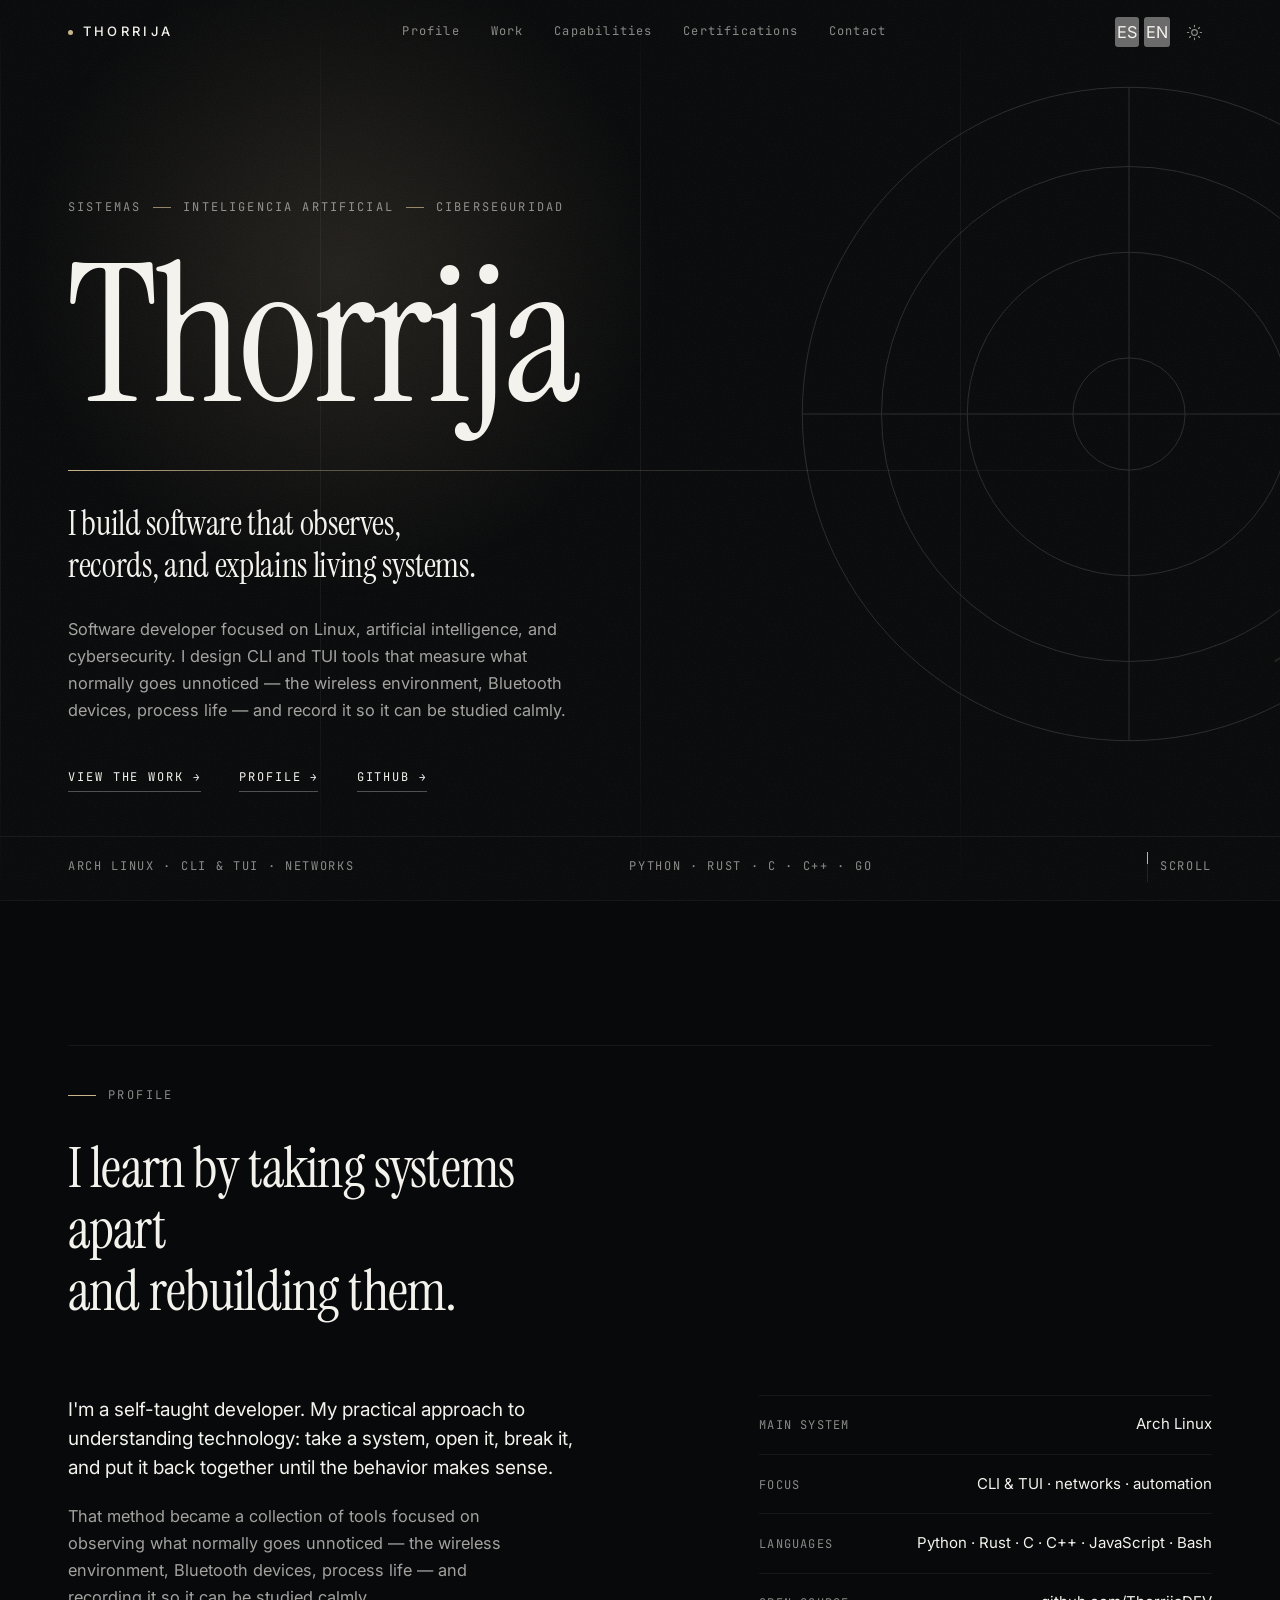
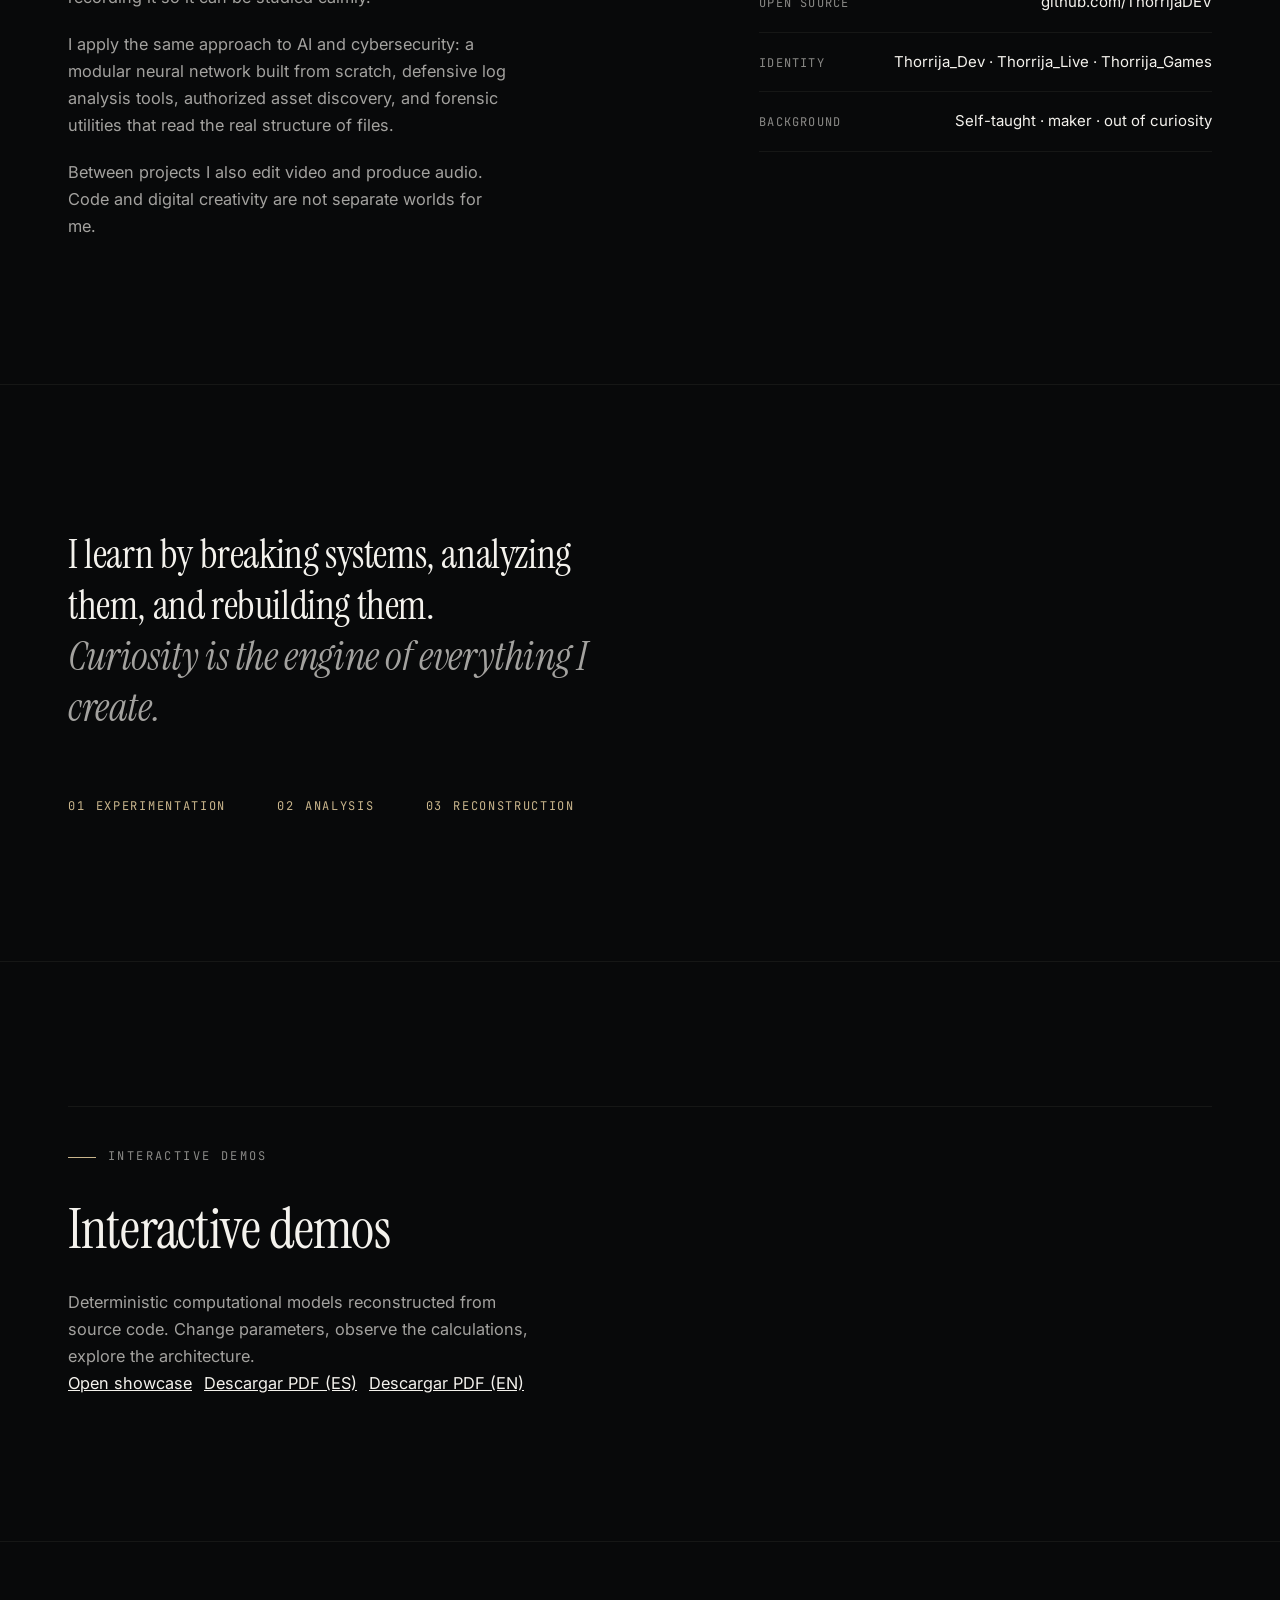
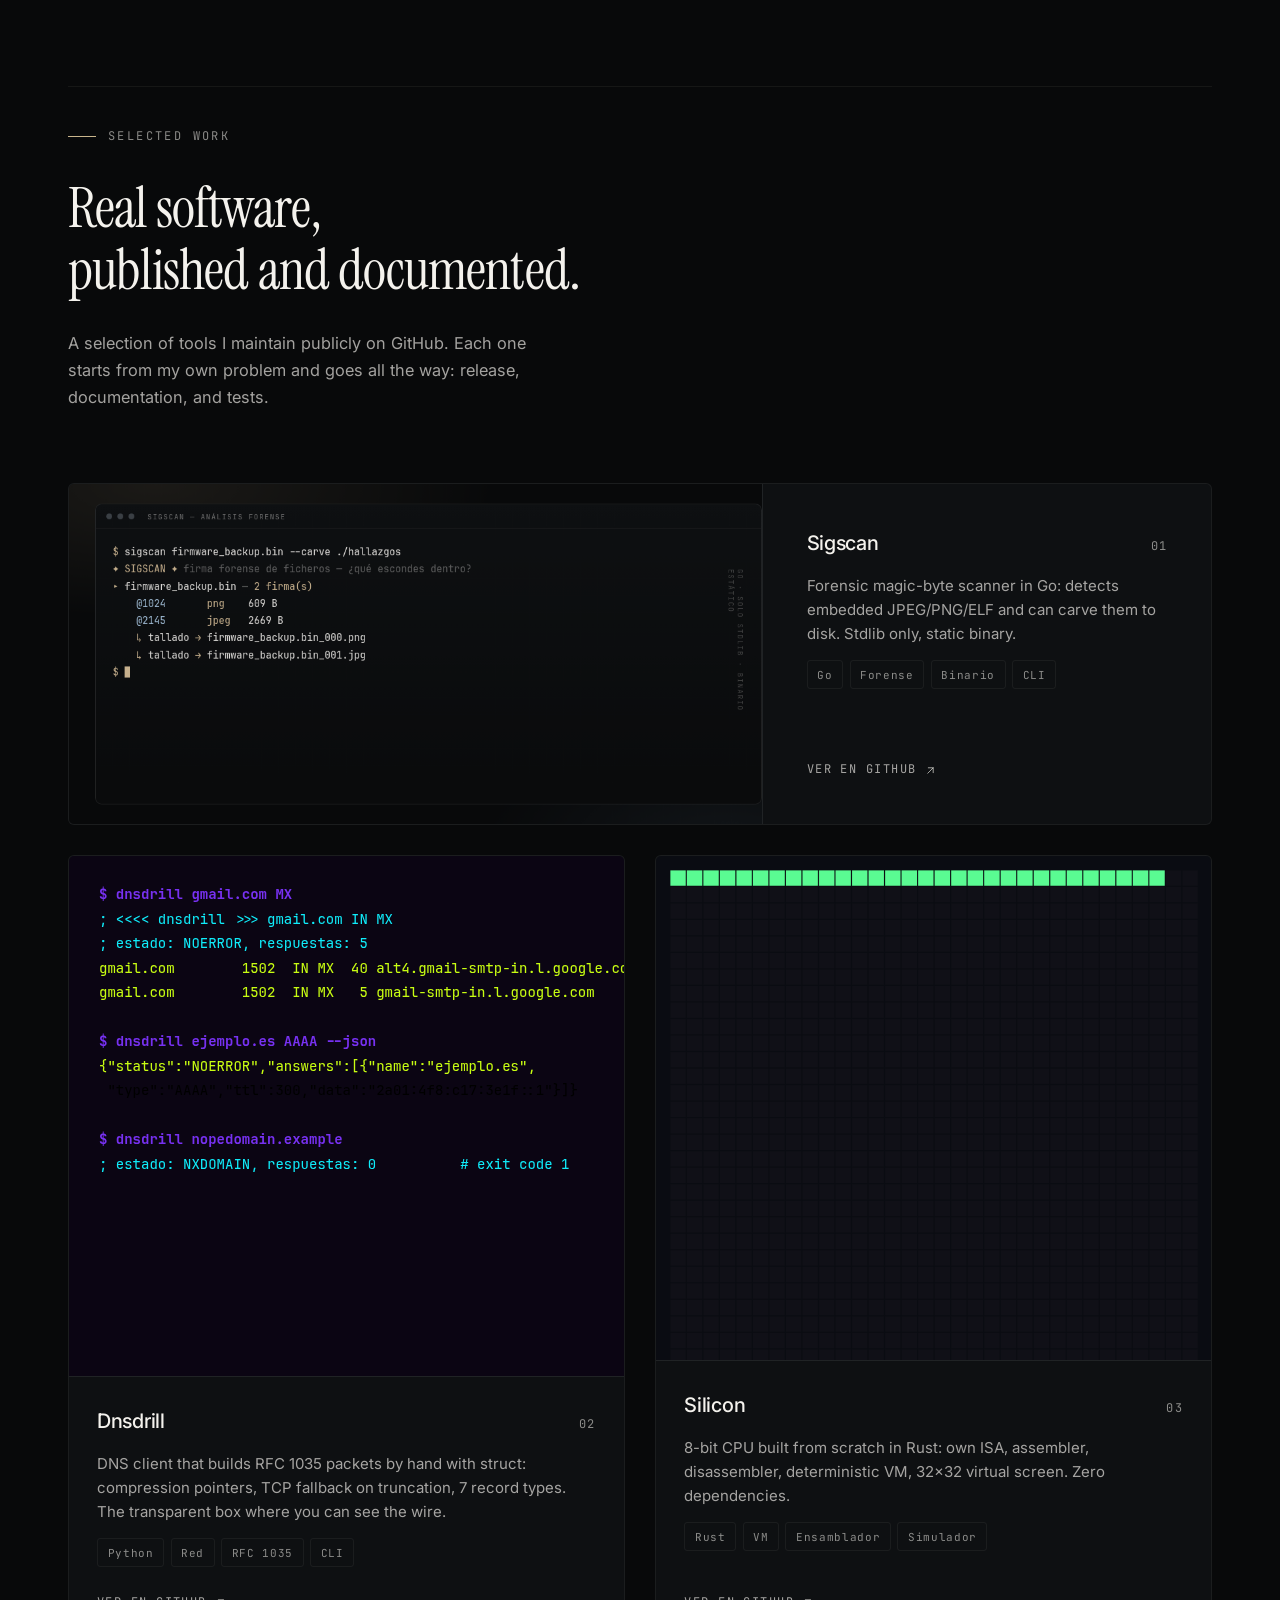
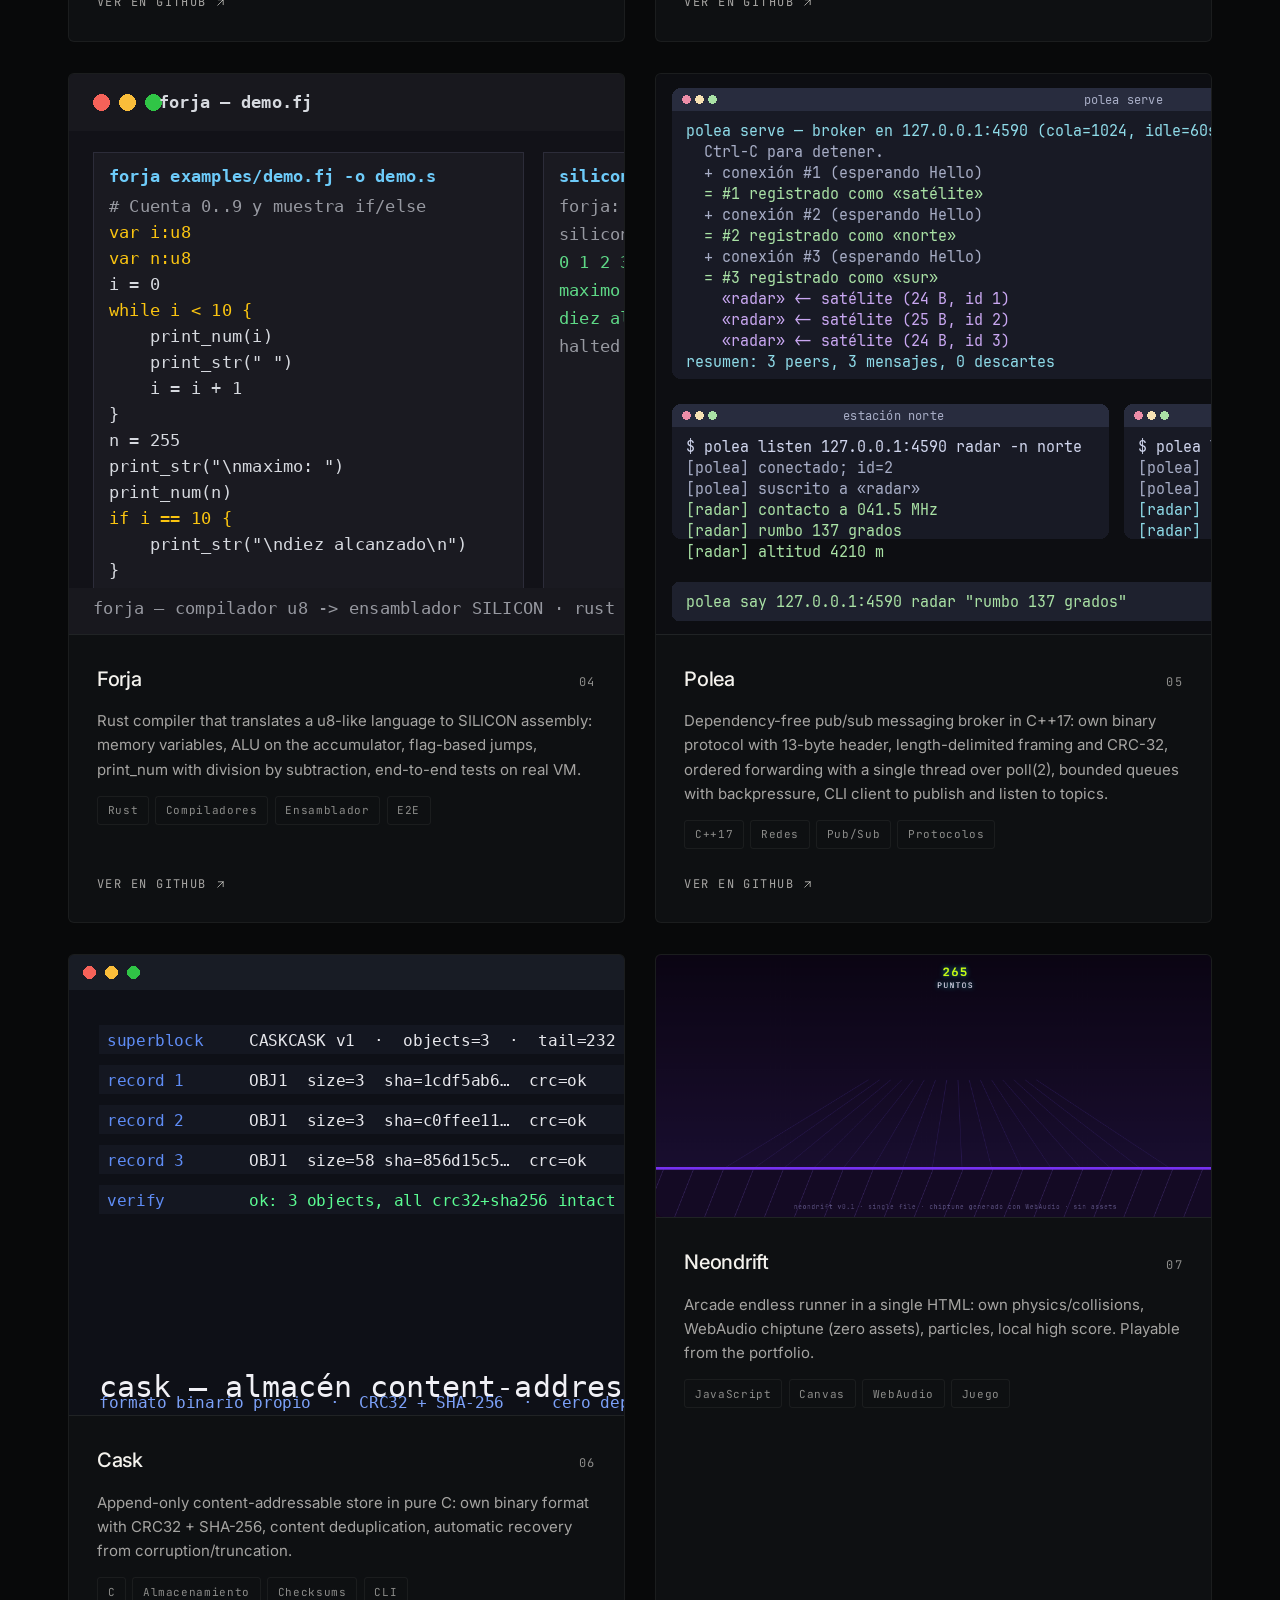
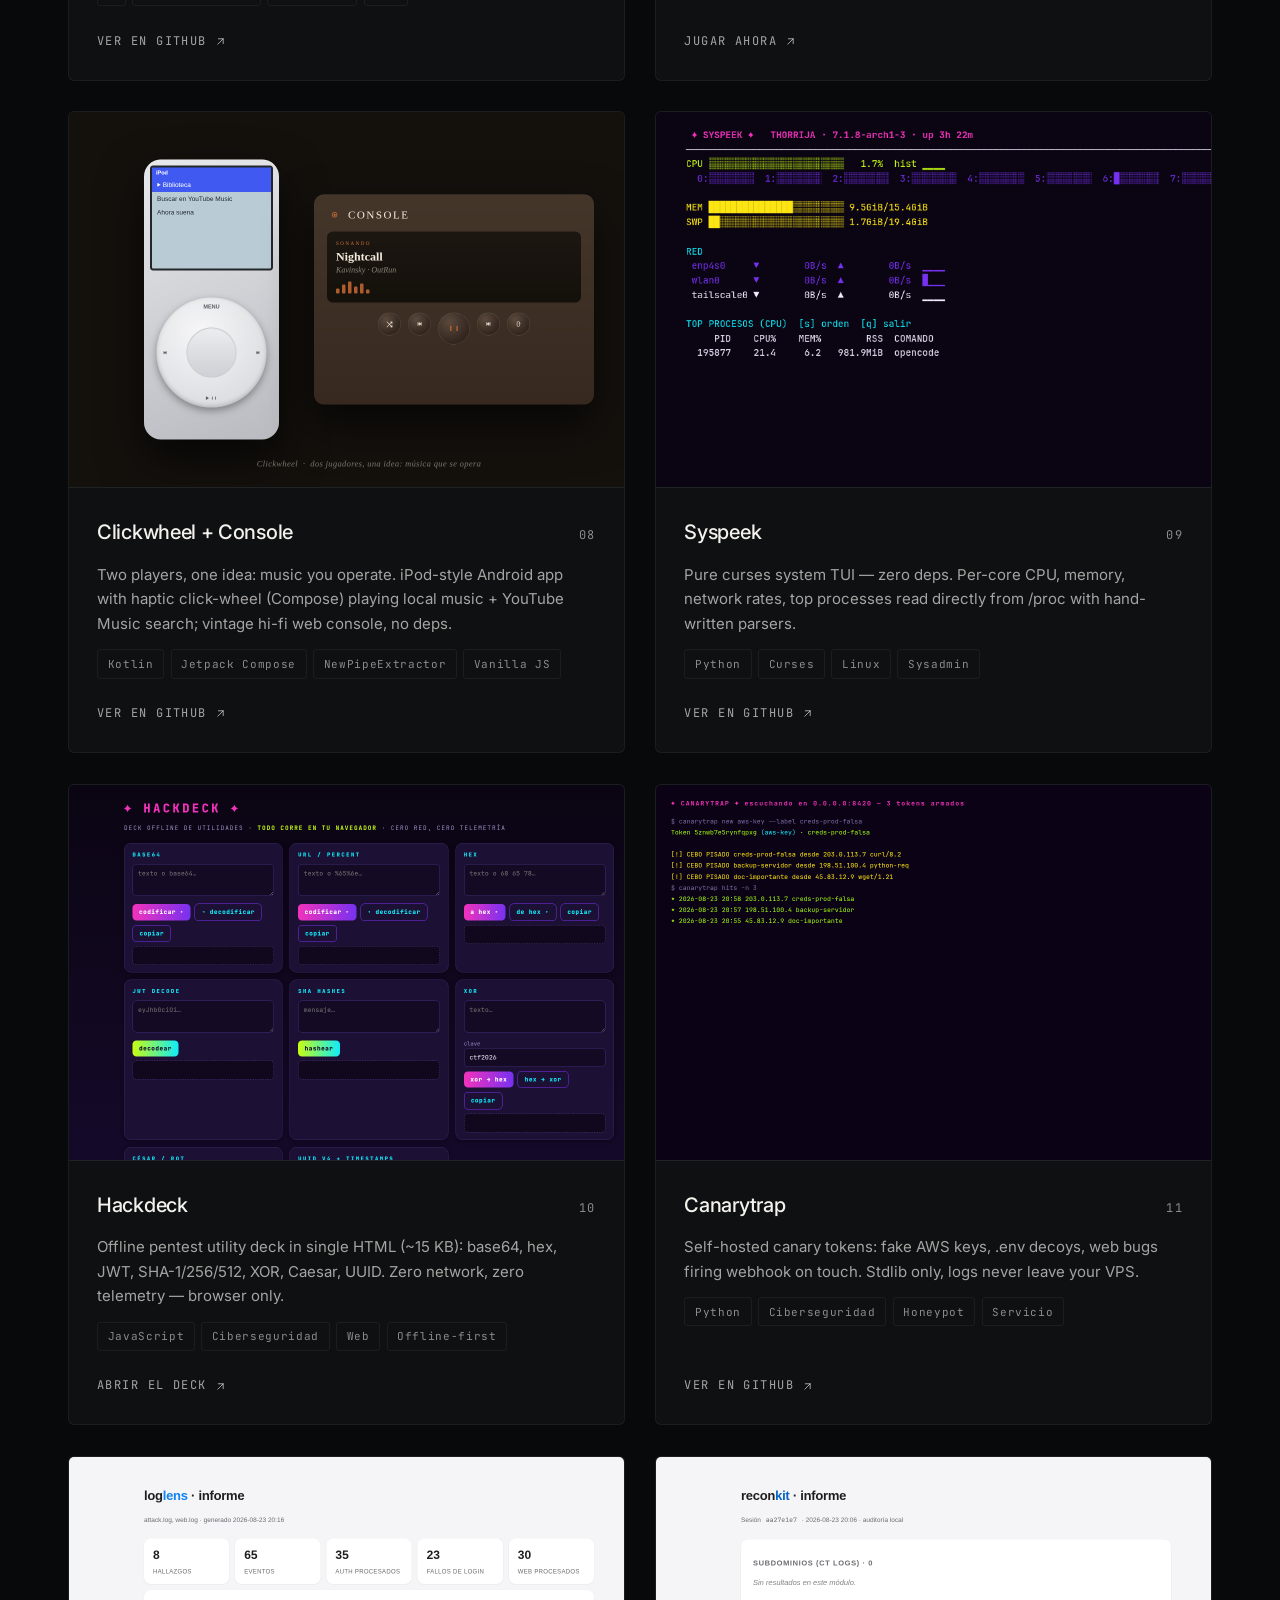
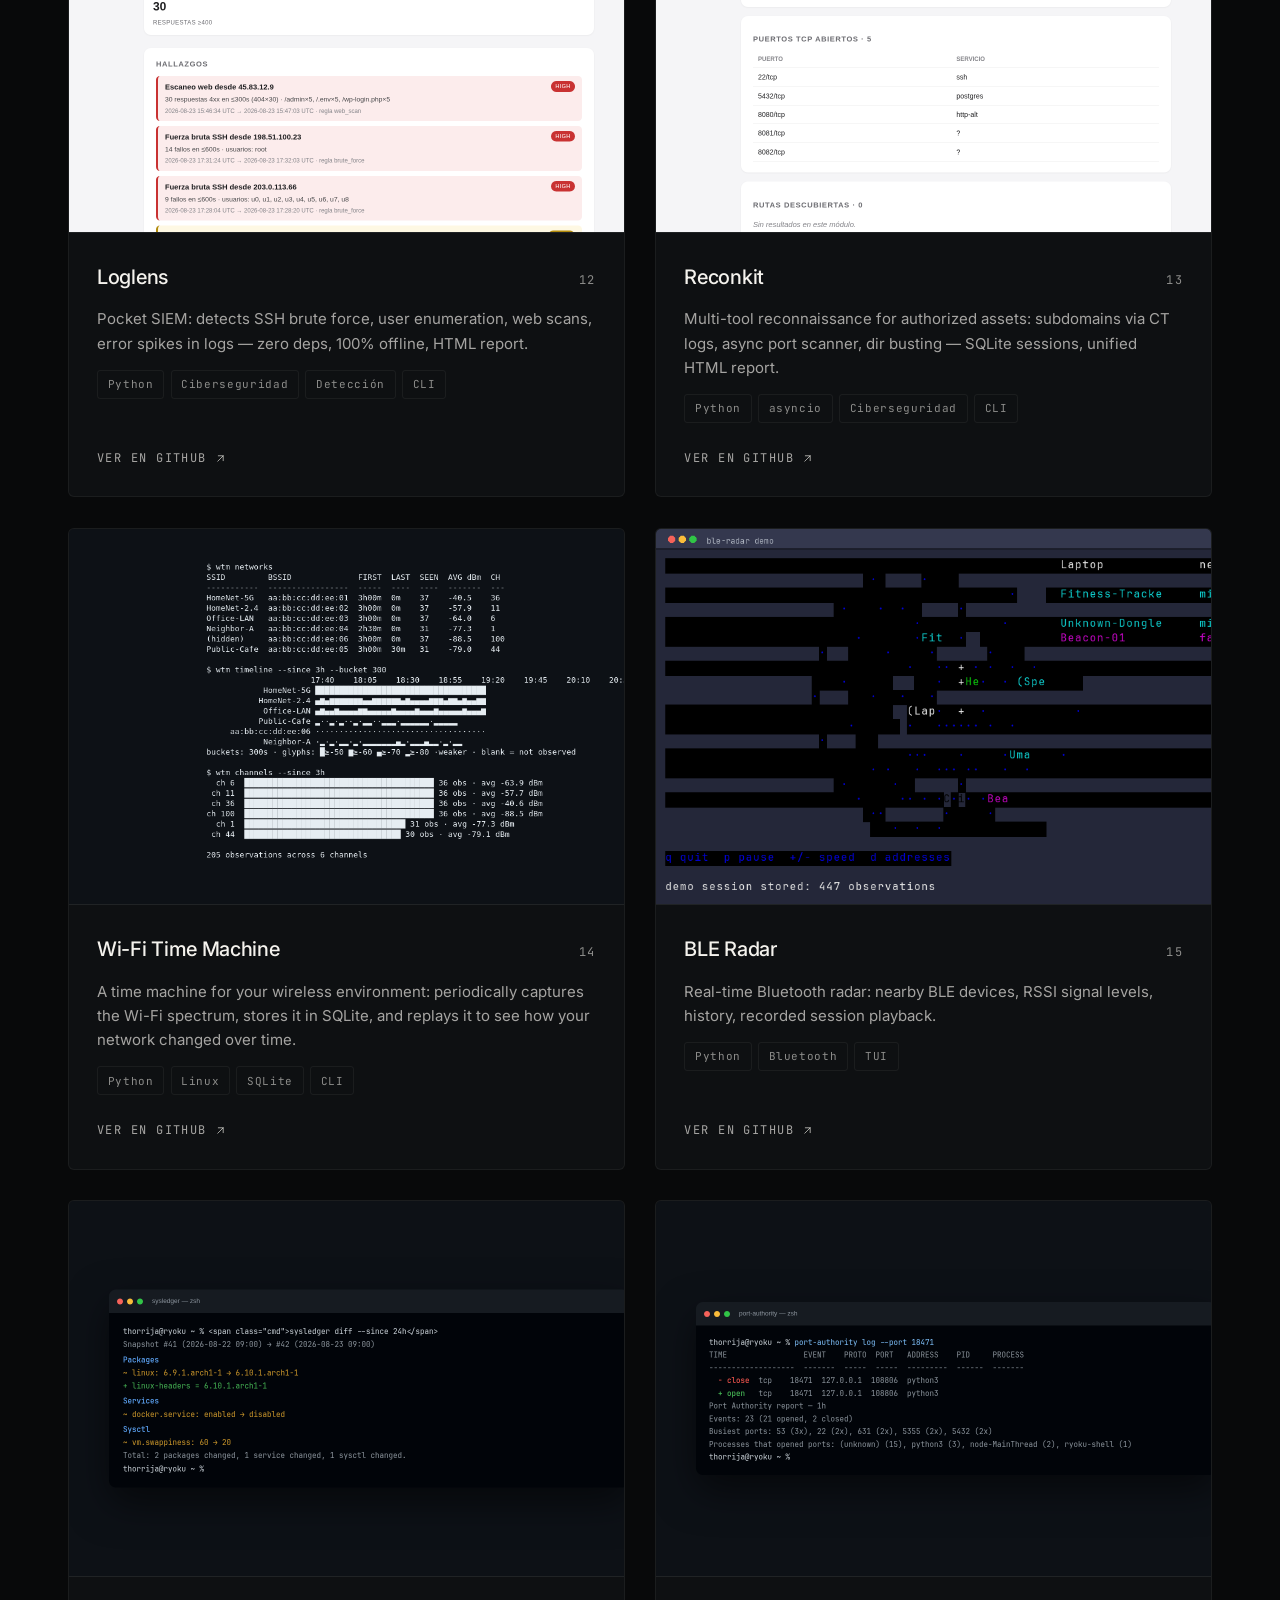
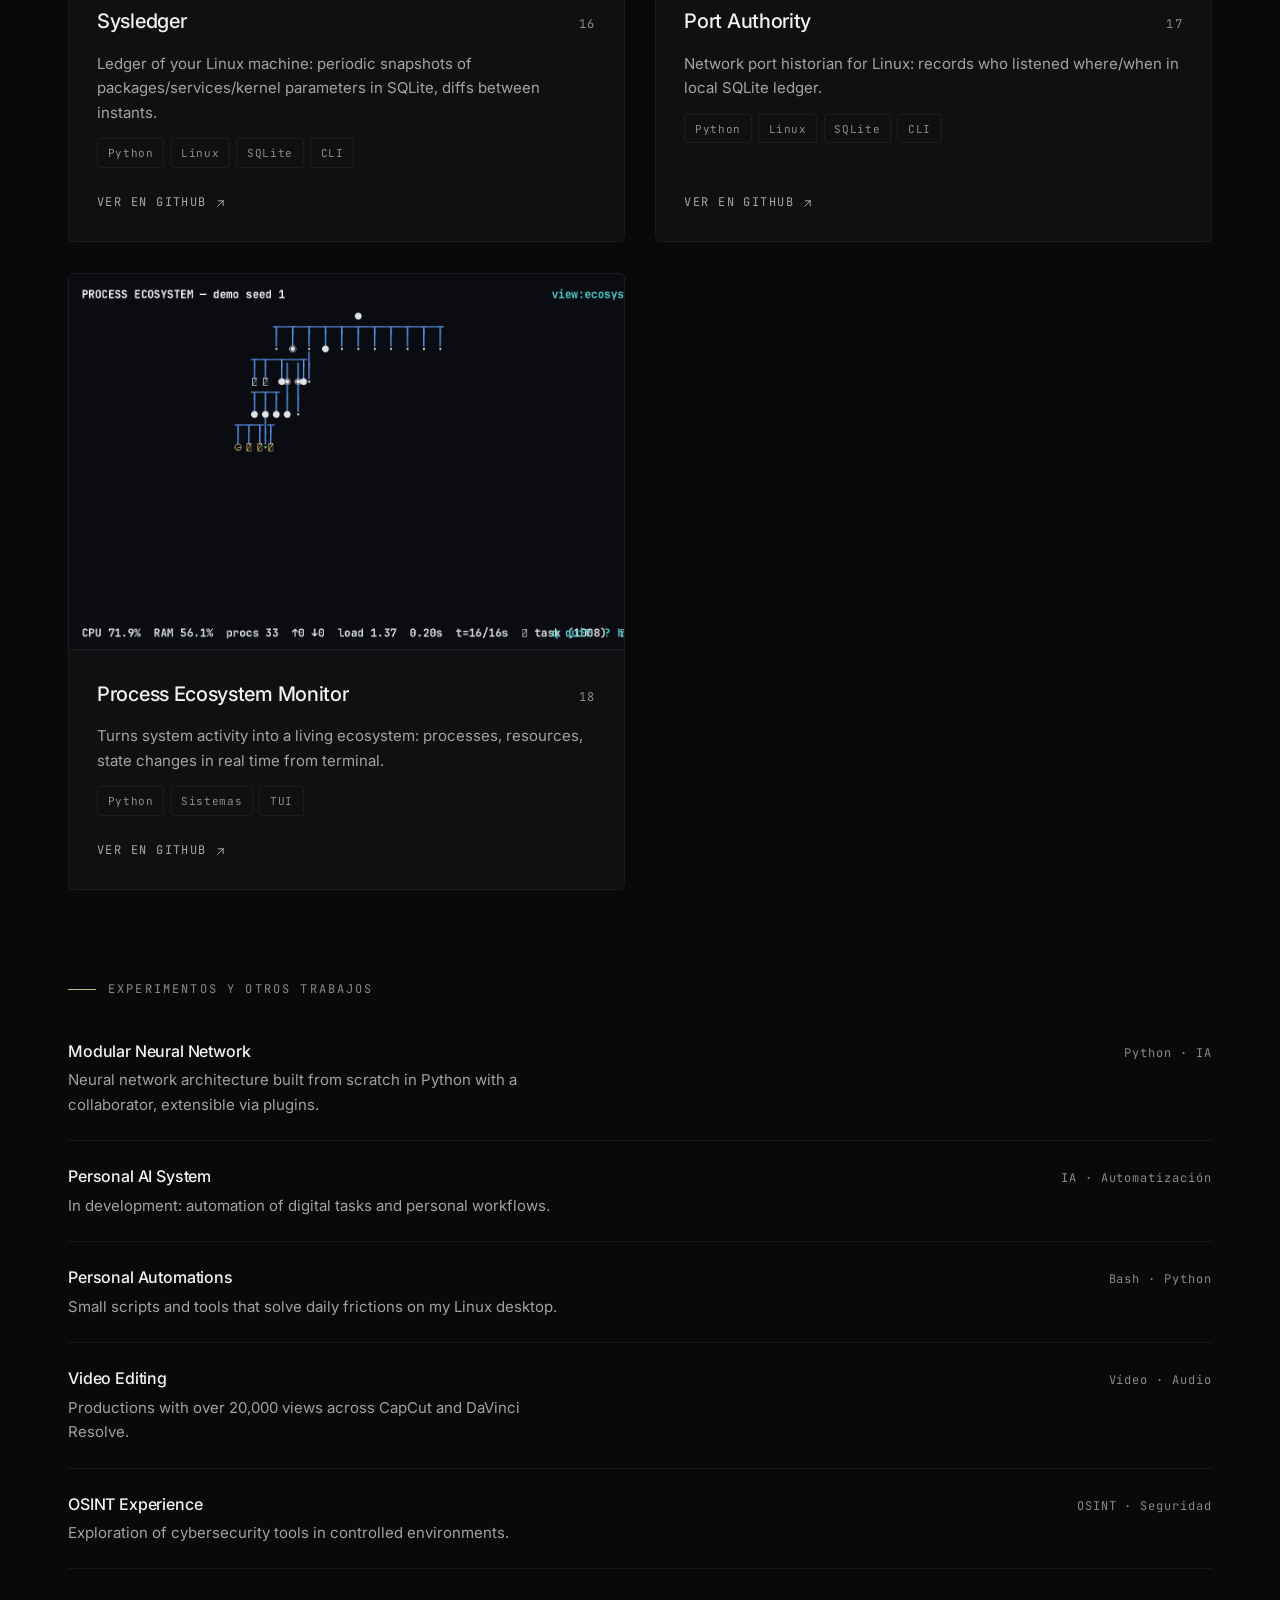
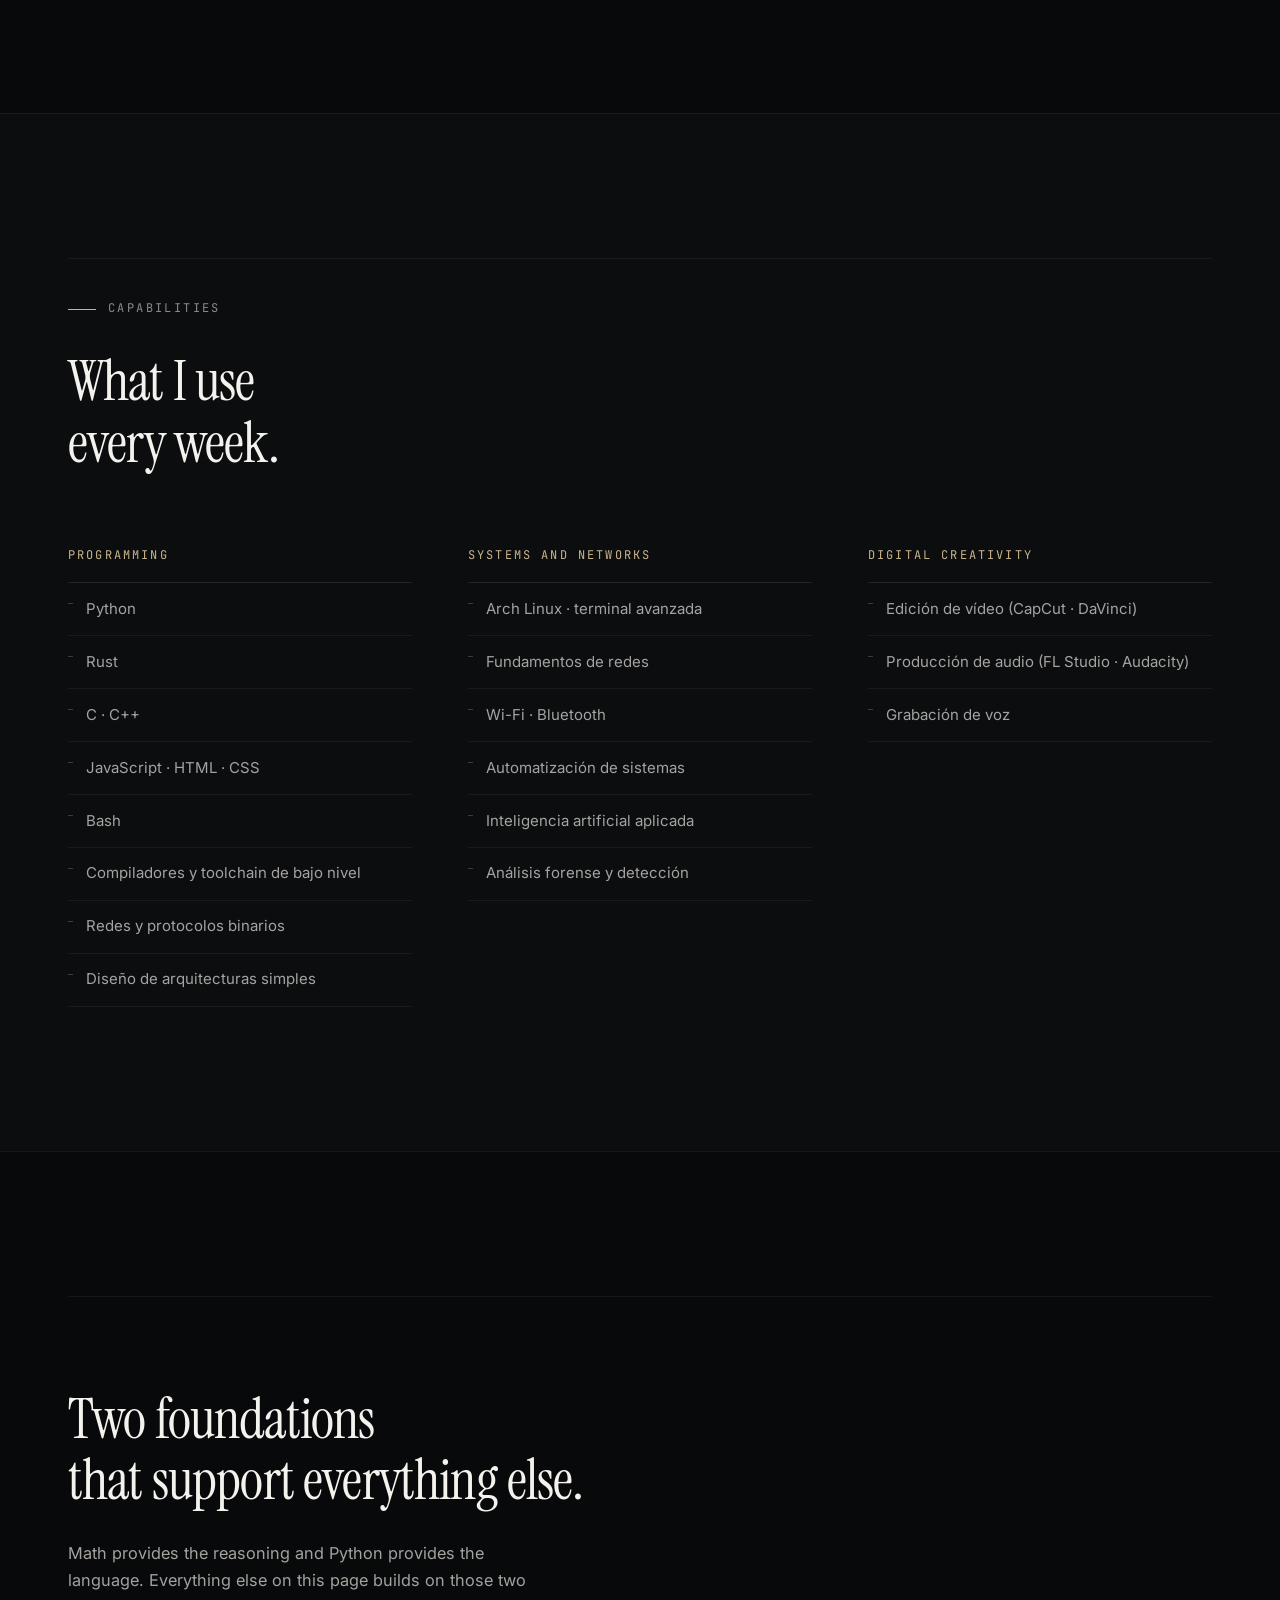
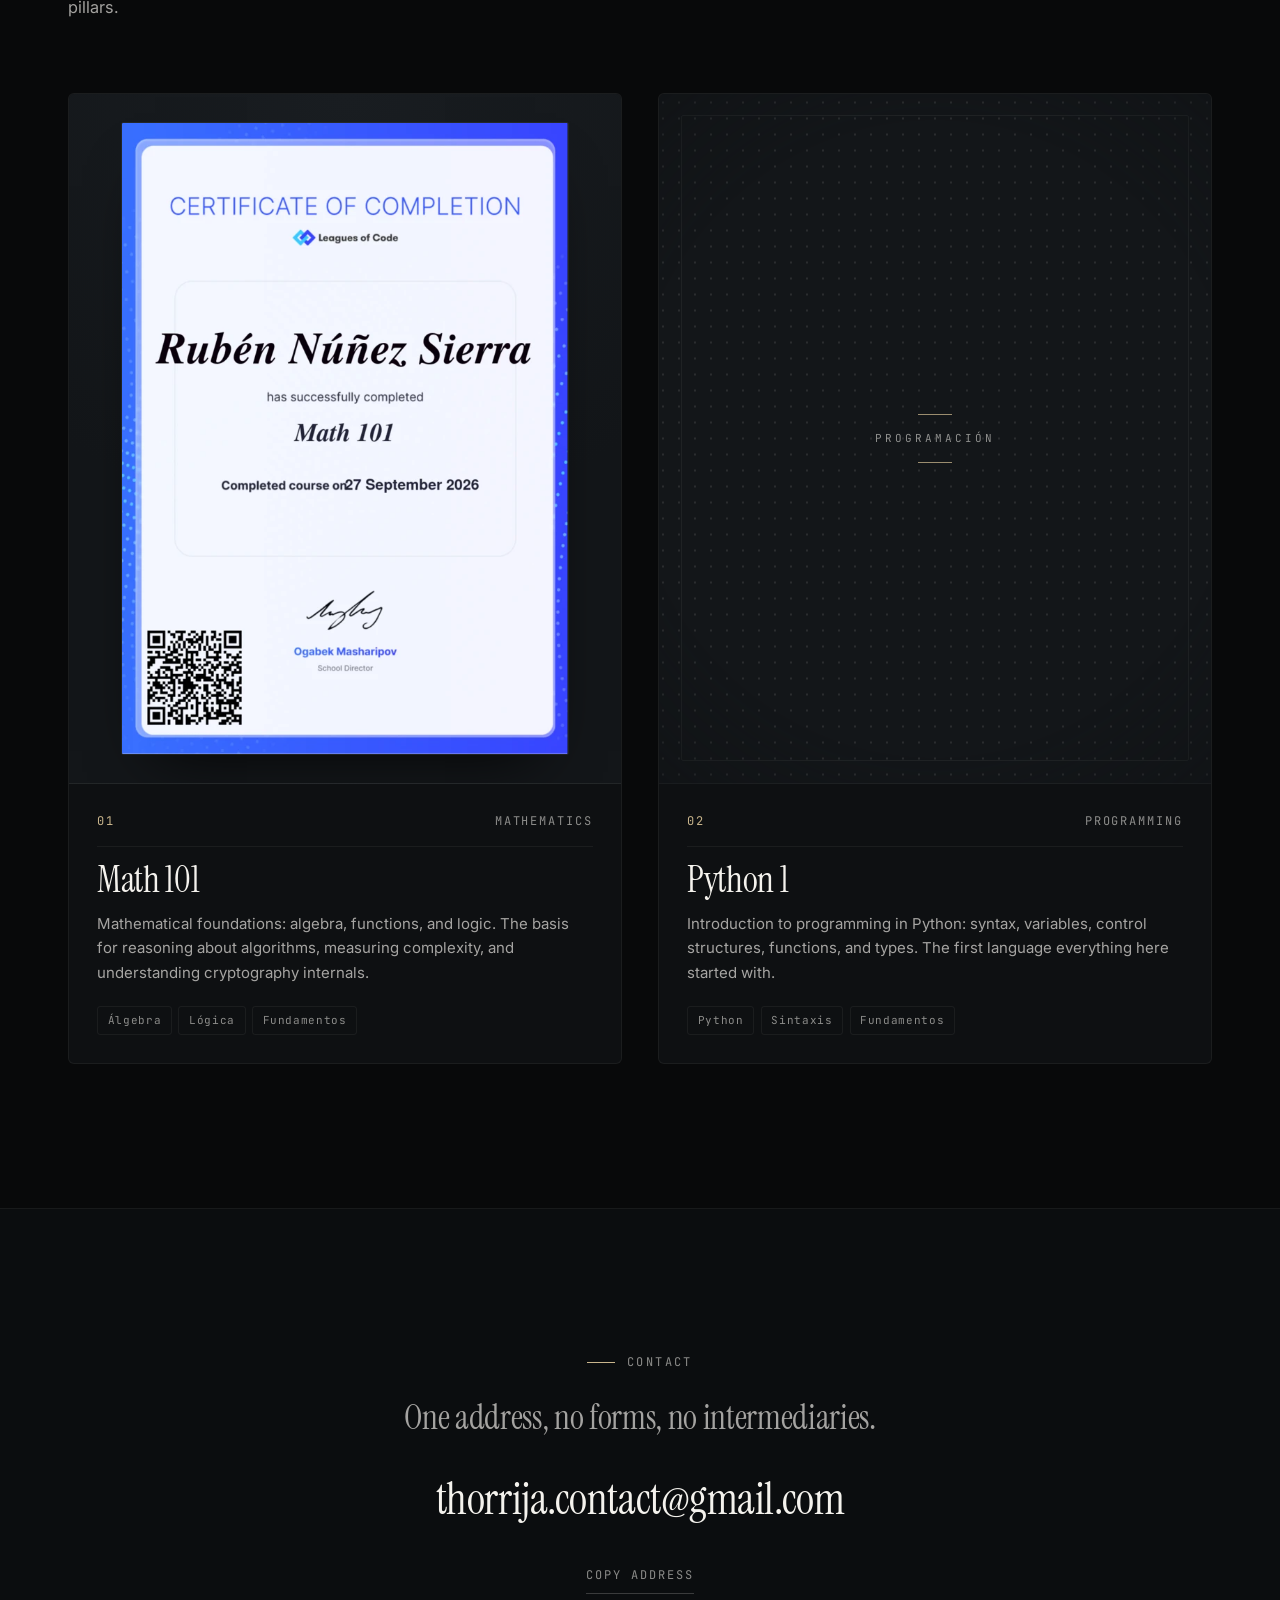
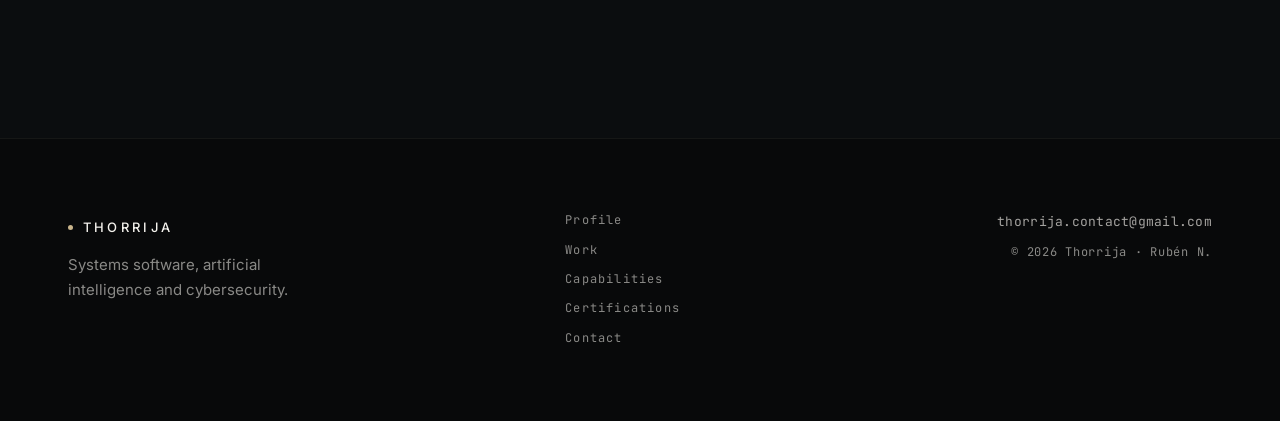
==== commit bd73ca5d: "Gate 2/3/4: Portafolio i18n complete - i18n.js: EN default, ?lang + localStorage, title/meta/og swit" ====
--- a/index.html
+++ b/index.html
@@ -7,6 +7,9 @@
     <meta name="description" content="Thorrija: desarrollador de software. Construyo herramientas para Linux que observan, registran y explican sistemas vivos — sistemas, inteligencia artificial y ciberseguridad.">
     <meta name="author" content="Thorrija">
     <link rel="canonical" href="https://thorrijadev.github.io/Portafolio/">
+    <link rel="alternate" hreflang="es" href="https://thorrijadev.github.io/Portafolio/">
+    <link rel="alternate" hreflang="en" href="https://thorrijadev.github.io/Portafolio/?lang=en">
+    <link rel="alternate" hreflang="x-default" href="https://thorrijadev.github.io/Portafolio/">
     <meta name="robots" content="index, follow, max-image-preview:large">
 
     <meta property="og:type" content="website">
@@ -125,11 +128,11 @@
 
             <div class="container hero-inner">
                 <p class="hero-eyebrow">
-                    <span>Sistemas</span>
+                    <span data-i18n="hero_eyebrow_1">Sistemas</span>
                     <i aria-hidden="true"></i>
-                    <span>Inteligencia artificial</span>
+                    <span data-i18n="hero_eyebrow_2">Inteligencia artificial</span>
                     <i aria-hidden="true"></i>
-                    <span>Ciberseguridad</span>
+                    <span data-i18n="hero_eyebrow_3">Ciberseguridad</span>
                 </p>
 
                 <h1 class="hero-title">
@@ -153,11 +156,11 @@
 
             <div class="hero-foot">
                 <div class="container hero-foot-inner">
-                    <p class="mono-label">Arch Linux · CLI &amp; TUI · Redes</p>
-                    <p class="mono-label">Python · Rust · C · C++ · Go</p>
+                    <p class="mono-label" data-i18n="hero_foot_stack1">Arch Linux · CLI &amp; TUI · Redes</p>
+                    <p class="mono-label" data-i18n="hero_foot_stack2">Python · Rust · C · C++ · Go</p>
                     <a class="scroll-cue" href="#about" aria-label="Ir al perfil">
                         <span class="scroll-cue-line" aria-hidden="true"></span>
-                        <span class="mono-label">Desplazar</span>
+                        <span class="mono-label" data-i18n="scroll_cue">Desplazar</span>
                     </a>
                 </div>
             </div>
@@ -173,19 +176,19 @@
 
                 <div class="about-grid">
                     <div class="about-prose reveal delay-2">
-                        <p class="lead">Soy desarrollador autodidacta. Mi forma de entender la tecnología es práctica: tomar un sistema, abrirlo, romperlo y volver a montarlo hasta que el comportamiento tiene sentido.</p>
-                        <p>Ese método se convirtió en una colección de herramientas centradas en observar lo que normalmente pasa desapercibido — el entorno inalámbrico, los dispositivos Bluetooth, la vida de los procesos — y en registrarlo para poder estudiarlo con calma.</p>
-                        <p>El mismo enfoque lo aplico a la inteligencia artificial y a la ciberseguridad: una red neuronal modular construida desde cero, herramientas de análisis defensivo sobre logs, reconocimiento de activos autorizados y utilidades forenses que leen la estructura real de los ficheros.</p>
-                        <p>Entre proyecto y proyecto también edito vídeo y produzco audio. El código y la creatividad digital no son mundos separados para mí.</p>
+                        <p class="lead" data-i18n="about_lead">Soy desarrollador autodidacta. Mi forma de entender la tecnología es práctica: tomar un sistema, abrirlo, romperlo y volver a montarlo hasta que el comportamiento tiene sentido.</p>
+                        <p data-i18n="about_p1">Ese método se convirtió en una colección de herramientas centradas en observar lo que normalmente pasa desapercibido — el entorno inalámbrico, los dispositivos Bluetooth, la vida de los procesos — y en registrarlo para poder estudiarlo con calma.</p>
+                        <p data-i18n="about_p2">El mismo enfoque lo aplico a la inteligencia artificial y a la ciberseguridad: una red neuronal modular construida desde cero, herramientas de análisis defensivo sobre logs, reconocimiento de activos autorizados y utilidades forenses que leen la estructura real de los ficheros.</p>
+                        <p data-i18n="about_p3">Entre proyecto y proyecto también edito vídeo y produzco audio. El código y la creatividad digital no son mundos separados para mí.</p>
                     </div>
 
                     <dl class="fact-list reveal delay-3">
-                        <div><dt>Sistema principal</dt><dd>Arch Linux</dd></div>
-                        <div><dt>Enfoque</dt><dd>CLI &amp; TUI · redes · automatización</dd></div>
-                        <div><dt>Idiomas</dt><dd>Python · Rust · C · C++ · JavaScript · Bash</dd></div>
-                        <div><dt>Código abierto</dt><dd><a href="https://github.com/ThorrijaDEV" target="_blank" rel="noopener">github.com/ThorrijaDEV</a></dd></div>
-                        <div><dt>Identidad</dt><dd>Thorrija_Dev · Thorrija_Live · Thorrija_Games</dd></div>
-                        <div><dt>Forma</dt><dd>Autodidacta · maker · por curiosidad</dd></div>
+                        <div><dt data-i18n="about_system">Sistema principal</dt><dd data-i18n="about_system_val">Arch Linux</dd></div>
+                        <div><dt data-i18n="about_focus">Enfoque</dt><dd data-i18n="about_focus_val">CLI &amp; TUI · redes · automatización</dd></div>
+                        <div><dt data-i18n="about_languages">Idiomas</dt><dd data-i18n="about_languages_val">Python · Rust · C · C++ · JavaScript · Bash</dd></div>
+                        <div><dt data-i18n="about_opensource">Código abierto</dt><dd data-i18n="about_opensource_val"><a href="https://github.com/ThorrijaDEV" target="_blank" rel="noopener">github.com/ThorrijaDEV</a></dd></div>
+                        <div><dt data-i18n="about_identity">Identidad</dt><dd data-i18n="about_identity_val">Thorrija_Dev · Thorrija_Live · Thorrija_Games</dd></div>
+                        <div><dt data-i18n="about_form">Forma</dt><dd data-i18n="about_form_val">Autodidacta · maker · por curiosidad</dd></div>
                     </dl>
                 </div>
             </div>
@@ -195,12 +198,12 @@
         <section class="section manifesto" aria-labelledby="manifesto-title">
             <div class="container">
                 <blockquote class="reveal" id="manifesto-title">
-                    <p>Aprendo rompiendo sistemas, analizándolos y reconstruyéndolos.<br><em>La curiosidad es el motor de todo lo que creo.</em></p>
+                    <p data-i18n="manifesto_quote">Aprendo rompiendo sistemas, analizándolos y reconstruyéndolos.<br><em>La curiosidad es el motor de todo lo que creo.</em></p>
                 </blockquote>
                 <ol class="method-steps reveal delay-1" role="list">
-                    <li><span>01</span>Experimentación</li>
-                    <li><span>02</span>Análisis</li>
-                    <li><span>03</span>Reconstrucción</li>
+                    <li><span>01</span><span data-i18n="manifesto_exp">Experimentación</span></li>
+                    <li><span>02</span><span data-i18n="manifesto_analysis">Análisis</span></li>
+                    <li><span>03</span><span data-i18n="manifesto_reconstruction">Reconstrucción</span></li>
                 </ol>
             </div>
         </section>
@@ -241,7 +244,7 @@
                                 <h3><a href="https://github.com/ThorrijaDEV/sigscan" target="_blank" rel="noopener"><span data-i18n="proj_sigscan">Sigscan</span></a></h3>
                                 <span class="project-index">01</span>
                             </div>
-                            <p class="project-desc">Escáner forense de firmas mágicas en Go: detecta JPEG/PNG/ELF embebidos y los puede tallar a disco. Solo stdlib, binario estático.<span data-i18n="proj_sigscan_desc">Escáner forense de firmas mágicas en Go: detecta JPEG/PNG/ELF embebidos y los puede tallar a disco. Solo stdlib, binario estático.</span></p>
+                            <p class="project-desc"><span data-i18n="proj_sigscan_desc">Escáner forense de firmas mágicas en Go: detecta JPEG/PNG/ELF embebidos y los puede tallar a disco. Solo stdlib, binario estático.</span></p>
                             <ul class="tag-row" role="list">
                                 <li>Go</li><li>Forense</li><li>Binario</li><li>CLI</li>
                             </ul>
@@ -258,7 +261,7 @@
                                 <h3><a href="https://github.com/ThorrijaDEV/dnsdrill" target="_blank" rel="noopener"><span data-i18n="proj_dnsdrill">Dnsdrill</span></a></h3>
                                 <span class="project-index">02</span>
                             </div>
-                            <p class="project-desc">Cliente DNS que construye los paquetes RFC 1035 a mano con struct: punteros de compresión, fallback TCP en truncados, 7 tipos de registro. La caja transparente donde se ve el cable.<span data-i18n="proj_dnsdrill_desc">Cliente DNS que construye los paquetes RFC 1035 a mano con struct: punteros de compresión, fallback TCP en truncados, 7 tipos de registro. La caja transparente donde se ve el cable.</span></p>
+                            <p class="project-desc"><span data-i18n="proj_dnsdrill_desc">Cliente DNS que construye los paquetes RFC 1035 a mano con struct: punteros de compresión, fallback TCP en truncados, 7 tipos de registro. La caja transparente donde se ve el cable.</span></p>
                             <ul class="tag-row" role="list">
                                 <li>Python</li><li>Red</li><li>RFC 1035</li><li>CLI</li>
                             </ul>
@@ -275,7 +278,7 @@
                                 <h3><a href="https://github.com/ThorrijaDEV/silicon" target="_blank" rel="noopener"><span data-i18n="proj_silicon">Silicon</span></a></h3>
                                 <span class="project-index">03</span>
                             </div>
-                            <p class="project-desc">CPU de 8 bits construida desde cero en Rust: ISA propia, ensamblador, desensamblador, VM determinista y pantalla virtual de 32×32. Cero dependencias.<span data-i18n="proj_silicon_desc">CPU de 8 bits construida desde cero en Rust: ISA propia, ensamblador, desensamblador, VM determinista y pantalla virtual de 32×32. Cero dependencias.</span></p>
+                            <p class="project-desc"><span data-i18n="proj_silicon_desc">CPU de 8 bits construida desde cero en Rust: ISA propia, ensamblador, desensamblador, VM determinista y pantalla virtual de 32×32. Cero dependencias.</span></p>
                             <ul class="tag-row" role="list">
                                 <li>Rust</li><li>VM</li><li>Ensamblador</li><li>Simulador</li>
                             </ul>
@@ -292,7 +295,7 @@
                                 <h3><a href="https://github.com/ThorrijaDEV/forja" target="_blank" rel="noopener"><span data-i18n="proj_forja">Forja</span></a></h3>
                                 <span class="project-index">04</span>
                             </div>
-                            <p class="project-desc">Compilador en Rust que traduce un lenguaje de tipo u8 a ensamblador SILICON, la CPU de 8 bits de silicon: variables en memoria, ALU sobre el acumulador, saltos por banderas, print_num con división por restas y pruebas end-to-end sobre la VM real.<span data-i18n="proj_forja_desc">Compilador en Rust que traduce un lenguaje de tipo u8 a ensamblador SILICON, la CPU de 8 bits de silicon: variables en memoria, ALU sobre el acumulador, saltos por banderas, print_num con división por restas y pruebas end-to-end sobre la VM real.</span></p>
+                            <p class="project-desc"><span data-i18n="proj_forja_desc">Compilador en Rust que traduce un lenguaje de tipo u8 a ensamblador SILICON, la CPU de 8 bits de silicon: variables en memoria, ALU sobre el acumulador, saltos por banderas, print_num con división por restas y pruebas end-to-end sobre la VM real.</span></p>
                             <ul class="tag-row" role="list">
                                 <li>Rust</li><li>Compiladores</li><li>Ensamblador</li><li>E2E</li>
                             </ul>
@@ -309,7 +312,7 @@
                                 <h3><a href="https://github.com/ThorrijaDEV/polea" target="_blank" rel="noopener"><span data-i18n="proj_polea">Polea</span></a></h3>
                                 <span class="project-index">05</span>
                             </div>
-                            <p class="project-desc">Broker de mensajería pub/sub en C++17 sin dependencias: protocolo binario propio con cabecera de 13 bytes, delimitación por longitud y CRC-32, reenvío ordenado con un solo hilo sobre poll(2), colas acotadas con backpressure y cliente CLI para publicar y escuchar temas.<span data-i18n="proj_polea_desc">Broker de mensajería pub/sub en C++17 sin dependencias: protocolo binario propio con cabecera de 13 bytes, delimitación por longitud y CRC-32, reenvío ordenado con un solo hilo sobre poll(2), colas acotadas con backpressure y cliente CLI para publicar y escuchar temas.</span></p>
+                            <p class="project-desc"><span data-i18n="proj_polea_desc">Broker de mensajería pub/sub en C++17 sin dependencias: protocolo binario propio con cabecera de 13 bytes, delimitación por longitud y CRC-32, reenvío ordenado con un solo hilo sobre poll(2), colas acotadas con backpressure y cliente CLI para publicar y escuchar temas.</span></p>
                             <ul class="tag-row" role="list">
                                 <li>C++17</li><li>Redes</li><li>Pub/Sub</li><li>Protocolos</li>
                             </ul>
@@ -326,7 +329,7 @@
                                 <h3><a href="https://github.com/ThorrijaDEV/cask" target="_blank" rel="noopener"><span data-i18n="proj_cask">Cask</span></a></h3>
                                 <span class="project-index">06</span>
                             </div>
-                            <p class="project-desc">Almacén content-addressable de solo-append escrito en C puro: formato binario propio con CRC32 + SHA-256, deduplicación por contenido y recuperación automática ante corrupción o truncamiento.<span data-i18n="proj_cask_desc">Almacén content-addressable de solo-append escrito en C puro: formato binario propio con CRC32 + SHA-256, deduplicación por contenido y recuperación automática ante corrupción o truncamiento.</span></p>
+                            <p class="project-desc"><span data-i18n="proj_cask_desc">Almacén content-addressable de solo-append escrito en C puro: formato binario propio con CRC32 + SHA-256, deduplicación por contenido y recuperación automática ante corrupción o truncamiento.</span></p>
                             <ul class="tag-row" role="list">
                                 <li>C</li><li>Almacenamiento</li><li>Checksums</li><li>CLI</li>
                             </ul>
@@ -343,7 +346,7 @@
                                 <h3><a href="https://thorrijadev.github.io/neondrift/" target="_blank" rel="noopener"><span data-i18n="proj_neondrift">Neondrift</span></a></h3>
                                 <span class="project-index">07</span>
                             </div>
-                            <p class="project-desc">Endless runner arcade en un solo HTML: física y colisiones propias, chiptune generado con WebAudio (cero assets), partículas y récord local. Juegable desde el portafolio.<span data-i18n="proj_neondrift_desc">Endless runner arcade en un solo HTML: física y colisiones propias, chiptune generado con WebAudio (cero assets), partículas y récord local. Juegable desde el portafolio.</span></p>
+                            <p class="project-desc"><span data-i18n="proj_neondrift_desc">Endless runner arcade en un solo HTML: física y colisiones propias, chiptune generado con WebAudio (cero assets), partículas y récord local. Juegable desde el portafolio.</span></p>
                             <ul class="tag-row" role="list">
                                 <li>JavaScript</li><li>Canvas</li><li>WebAudio</li><li>Juego</li>
                             </ul>
@@ -360,9 +363,9 @@
                                 <h3><a href="https://github.com/ThorrijaDEV/clickwheel" target="_blank" rel="noopener"><span data-i18n="proj_clickwheel">Clickwheel + Console</span></a></h3>
                                 <span class="project-index">08</span>
                             </div>
-                            <p class="project-desc">Dos reproductores, una idea: música que se opera. App Android estilo iPod con click-wheel háptico (Compose) que reproduce música local y busca en YouTube Music; y una consola web hi-fi vintage sin dependencias.<span data-i18n="proj_clickwheel_desc">Dos reproductores, una idea: música que se opera. App Android estilo iPod con click-wheel háptico (Compose) que reproduce música local y busca en YouTube Music; y una consola web hi-fi vintage sin dependencias.</span></p>
-                            <ul class="tag-row" role="list">
-                                <li>Kotlin</li><li>Jetpack Compose</li><li>NewPipeExtractor</li><li>Vainilla JS</li>
+                            <p class="project-desc"><span data-i18n="proj_clickwheel_desc">Dos reproductores, una idea: música que se opera. App Android estilo iPod con click-wheel háptico (Compose) que reproduce música local y busca en YouTube Music; y una consola web hi-fi vintage sin dependencias.</span></p>
+                            <ul class="tag-row" role="list">
+                                <li>Kotlin</li><li>Jetpack Compose</li><li>NewPipeExtractor</li><li>Vanilla JS</li>
                             </ul>
                             <a class="arrow-link" href="https://github.com/ThorrijaDEV/clickwheel" target="_blank" rel="noopener">Ver en GitHub<svg viewBox="0 0 24 24" fill="none" stroke="currentColor" stroke-width="1.8" stroke-linecap="round" stroke-linejoin="round" aria-hidden="true"><path d="M7 17 17 7M8 7h9v9"/></svg></a>
                         </div>
@@ -377,7 +380,7 @@
                                 <h3><a href="https://github.com/ThorrijaDEV/syspeek" target="_blank" rel="noopener"><span data-i18n="proj_syspeek">Syspeek</span></a></h3>
                                 <span class="project-index">09</span>
                             </div>
-                            <p class="project-desc">Dashboard TUI de sistema en curses puro — cero dependencias. CPU por núcleo, memoria, tasas de red y top procesos leídos directamente de /proc con parsers hechos a mano.<span data-i18n="proj_syspeek_desc">Dashboard TUI de sistema en curses puro — cero dependencias. CPU por núcleo, memoria, tasas de red y top procesos leídos directamente de /proc con parsers hechos a mano.</span></p>
+                            <p class="project-desc"><span data-i18n="proj_syspeek_desc">Dashboard TUI de sistema en curses puro — cero dependencias. CPU por núcleo, memoria, tasas de red y top procesos leídos directamente de /proc con parsers hechos a mano.</span></p>
                             <ul class="tag-row" role="list">
                                 <li>Python</li><li>Curses</li><li>Linux</li><li>Sysadmin</li>
                             </ul>
@@ -394,7 +397,7 @@
                                 <h3><a href="https://thorrijadev.github.io/hackdeck/" target="_blank" rel="noopener"><span data-i18n="proj_hackdeck">Hackdeck</span></a></h3>
                                 <span class="project-index">10</span>
                             </div>
-                            <p class="project-desc">Deck offline de utilidades pentest en un solo HTML (~15 KB): base64, hex, JWT, SHA-1/256/512, XOR, César, UUID. Cero red, cero telemetría — todo corre en tu navegador.<span data-i18n="proj_hackdeck_desc">Deck offline de utilidades pentest en un solo HTML (~15 KB): base64, hex, JWT, SHA-1/256/512, XOR, César, UUID. Cero red, cero telemetría — todo corre en tu navegador.</span></p>
+                            <p class="project-desc"><span data-i18n="proj_hackdeck_desc">Deck offline de utilidades pentest en un solo HTML (~15 KB): base64, hex, JWT, SHA-1/256/512, XOR, César, UUID. Cero red, cero telemetría — todo corre en tu navegador.</span></p>
                             <ul class="tag-row" role="list">
                                 <li>JavaScript</li><li>Ciberseguridad</li><li>Web</li><li>Offline-first</li>
                             </ul>
@@ -411,7 +414,7 @@
                                 <h3><a href="https://github.com/ThorrijaDEV/canarytrap" target="_blank" rel="noopener"><span data-i18n="proj_canarytrap">Canarytrap</span></a></h3>
                                 <span class="project-index">11</span>
                             </div>
-                            <p class="project-desc">Canary tokens autoalojados: claves AWS falsas, .env señuelo y web bugs que disparan un webhook en el instante en que alguien los toca. Solo stdlib, tus logs nunca salen de tu VPS.<span data-i18n="proj_canarytrap_desc">Canary tokens autoalojados: claves AWS falsas, .env señuelo y web bugs que disparan un webhook en el instante en que alguien los toca. Solo stdlib, tus logs nunca salen de tu VPS.</span></p>
+                            <p class="project-desc"><span data-i18n="proj_canarytrap_desc">Canary tokens autoalojados: claves AWS falsas, .env señuelo y web bugs que disparan un webhook en el instante en que alguien los toca. Solo stdlib, tus logs nunca salen de tu VPS.</span></p>
                             <ul class="tag-row" role="list">
                                 <li>Python</li><li>Ciberseguridad</li><li>Honeypot</li><li>Servicio</li>
                             </ul>
@@ -428,7 +431,7 @@
                                 <h3><a href="https://github.com/ThorrijaDEV/loglens" target="_blank" rel="noopener"><span data-i18n="proj_loglens">Loglens</span></a></h3>
                                 <span class="project-index">12</span>
                             </div>
-                            <p class="project-desc">SIEM de bolsillo: detecta fuerza bruta SSH, enumeración de usuarios, escaneos web y picos de error directamente en tus logs — cero dependencias, 100% offline, informe HTML.<span data-i18n="proj_loglens_desc">SIEM de bolsillo: detecta fuerza bruta SSH, enumeración de usuarios, escaneos web y picos de error directamente en tus logs — cero dependencias, 100% offline, informe HTML.</span></p>
+                            <p class="project-desc"><span data-i18n="proj_loglens_desc">SIEM de bolsillo: detecta fuerza bruta SSH, enumeración de usuarios, escaneos web y picos de error directamente en tus logs — cero dependencias, 100% offline, informe HTML.</span></p>
                             <ul class="tag-row" role="list">
                                 <li>Python</li><li>Ciberseguridad</li><li>Detección</li><li>CLI</li>
                             </ul>
@@ -445,7 +448,7 @@
                                 <h3><a href="https://github.com/ThorrijaDEV/reconkit" target="_blank" rel="noopener"><span data-i18n="proj_reconkit">Reconkit</span></a></h3>
                                 <span class="project-index">13</span>
                             </div>
-                            <p class="project-desc">Multi-tool de reconocimiento para activos autorizados: subdominios vía CT logs, escáner de puertos asíncrono y dir busting — todo en sesiones SQLite con informe HTML unificado.<span data-i18n="proj_reconkit_desc">Multi-tool de reconocimiento para activos autorizados: subdominios vía CT logs, escáner de puertos asíncrono y dir busting — todo en sesiones SQLite con informe HTML unificado.</span></p>
+                            <p class="project-desc"><span data-i18n="proj_reconkit_desc">Multi-tool de reconocimiento para activos autorizados: subdominios vía CT logs, escáner de puertos asíncrono y dir busting — todo en sesiones SQLite con informe HTML unificado.</span></p>
                             <ul class="tag-row" role="list">
                                 <li>Python</li><li>asyncio</li><li>Ciberseguridad</li><li>CLI</li>
                             </ul>
@@ -462,7 +465,7 @@
                                 <h3><a href="https://github.com/ThorrijaDEV/wifi-time-machine" target="_blank" rel="noopener"><span data-i18n="proj_wtm">Wi-Fi Time Machine</span></a></h3>
                                 <span class="project-index">14</span>
                             </div>
-                            <p class="project-desc">Una máquina del tiempo para tu entorno inalámbrico: captura el espectro Wi-Fi periódicamente, guárdalo en SQLite y reprodúcelo después para ver cómo cambió tu red a lo largo del tiempo.<span data-i18n="proj_wtm_desc">Una máquina del tiempo para tu entorno inalámbrico: captura el espectro Wi-Fi periódicamente, guárdalo en SQLite y reprodúcelo después para ver cómo cambió tu red a lo largo del tiempo.</span></p>
+                            <p class="project-desc"><span data-i18n="proj_wtm_desc">Una máquina del tiempo para tu entorno inalámbrico: captura el espectro Wi-Fi periódicamente, guárdalo en SQLite y reprodúcelo después para ver cómo cambió tu red a lo largo del tiempo.</span></p>
                             <ul class="tag-row" role="list">
                                 <li>Python</li><li>Linux</li><li>SQLite</li><li>CLI</li>
                             </ul>
@@ -479,7 +482,7 @@
                                 <h3><a href="https://github.com/ThorrijaDEV/ble-radar" target="_blank" rel="noopener"><span data-i18n="proj_ble">BLE Radar</span></a></h3>
                                 <span class="project-index">15</span>
                             </div>
-                            <p class="project-desc">Radar Bluetooth en tiempo real: dispositivos BLE cercanos, niveles de señal RSSI, historial y reproducción de sesiones grabadas.<span data-i18n="proj_ble_desc">Radar Bluetooth en tiempo real: dispositivos BLE cercanos, niveles de señal RSSI, historial y reproducción de sesiones grabadas.</span></p>
+                            <p class="project-desc"><span data-i18n="proj_ble_desc">Radar Bluetooth en tiempo real: dispositivos BLE cercanos, niveles de señal RSSI, historial y reproducción de sesiones grabadas.</span></p>
                             <ul class="tag-row" role="list">
                                 <li>Python</li><li>Bluetooth</li><li>TUI</li>
                             </ul>
@@ -496,7 +499,7 @@
                                 <h3><a href="https://github.com/ThorrijaDEV/sysledger" target="_blank" rel="noopener"><span data-i18n="proj_sysledger">Sysledger</span></a></h3>
                                 <span class="project-index">16</span>
                             </div>
-                            <p class="project-desc">El libro mayor de tu máquina Linux: fotografía periódica de paquetes, servicios y parámetros del kernel en SQLite, y diffs entre dos instantes para saber qué cambió y cuándo.<span data-i18n="proj_sysledger_desc">El libro mayor de tu máquina Linux: fotografía periódica de paquetes, servicios y parámetros del kernel en SQLite, y diffs entre dos instantes para saber qué cambió y cuándo.</span></p>
+                            <p class="project-desc"><span data-i18n="proj_sysledger_desc">El libro mayor de tu máquina Linux: fotografía periódica de paquetes, servicios y parámetros del kernel en SQLite, y diffs entre dos instantes para saber qué cambió y cuándo.</span></p>
                             <ul class="tag-row" role="list">
                                 <li>Python</li><li>Linux</li><li>SQLite</li><li>CLI</li>
                             </ul>
@@ -513,7 +516,7 @@
                                 <h3><a href="https://github.com/ThorrijaDEV/port-authority" target="_blank" rel="noopener"><span data-i18n="proj_portauthority">Port Authority</span></a></h3>
                                 <span class="project-index">17</span>
                             </div>
-                            <p class="project-desc">Un historiador de puertos de red para Linux: registra quién escuchó dónde y cuándo en una bitácora SQLite local, para que puedas preguntar qué pasó mientras no mirabas.<span data-i18n="proj_portauthority_desc">Un historiador de puertos de red para Linux: registra quién escuchó dónde y cuándo en una bitácora SQLite local, para que puedas preguntar qué pasó mientras no mirabas.</span></p>
+                            <p class="project-desc"><span data-i18n="proj_portauthority_desc">Un historiador de puertos de red para Linux: registra quién escuchó dónde y cuándo en una bitácora SQLite local, para que puedas preguntar qué pasó mientras no mirabas.</span></p>
                             <ul class="tag-row" role="list">
                                 <li>Python</li><li>Linux</li><li>SQLite</li><li>CLI</li>
                             </ul>
@@ -530,7 +533,7 @@
                                 <h3><a href="https://github.com/ThorrijaDEV/process-ecosystem-monitor" target="_blank" rel="noopener"><span data-i18n="proj_pem">Process Ecosystem Monitor</span></a></h3>
                                 <span class="project-index">18</span>
                             </div>
-                            <p class="project-desc">Convierte la actividad del sistema en un ecosistema vivo: procesos, recursos y cambios de estado en tiempo real desde la terminal.<span data-i18n="proj_pem_desc">Convierte la actividad del sistema en un ecosistema vivo: procesos, recursos y cambios de estado en tiempo real desde la terminal.</span></p>
+                            <p class="project-desc"><span data-i18n="proj_pem_desc">Convierte la actividad del sistema en un ecosistema vivo: procesos, recursos y cambios de estado en tiempo real desde la terminal.</span></p>
                             <ul class="tag-row" role="list">
                                 <li>Python</li><li>Sistemas</li><li>TUI</li>
                             </ul>
@@ -543,23 +546,23 @@
                     <h3 class="side-title"><span class="eyebrow-rule" aria-hidden="true"></span>Experimentos y otros trabajos</h3>
                     <ul class="work-list" role="list">
                         <li>
-                            <div><h4>Red Neuronal Modular</h4><p>Arquitectura de red neuronal construida desde cero en Python junto a un colaborador, extensible mediante plugins.</p></div>
+                            <div><h4 data-i18n="side_work_1_title">Red Neuronal Modular</h4><p data-i18n="side_work_1_desc">Arquitectura de red neuronal construida desde cero en Python junto a un colaborador, extensible mediante plugins.</p></div>
                             <span class="work-tags">Python · IA</span>
                         </li>
                         <li>
-                            <div><h4>Sistema de IA personal</h4><p>En desarrollo: automatización de tareas digitales y flujos de trabajo propios.</p></div>
+                            <div><h4 data-i18n="side_work_2_title">Sistema de IA personal</h4><p data-i18n="side_work_2_desc">En desarrollo: automatización de tareas digitales y flujos de trabajo propios.</p></div>
                             <span class="work-tags">IA · Automatización</span>
                         </li>
                         <li>
-                            <div><h4>Automatizaciones personales</h4><p>Scripts y herramientas pequeñas que resuelven fricciones diarias en mi escritorio Linux.</p></div>
+                            <div><h4 data-i18n="side_work_3_title">Automatizaciones personales</h4><p data-i18n="side_work_3_desc">Scripts y herramientas pequeñas que resuelven fricciones diarias en mi escritorio Linux.</p></div>
                             <span class="work-tags">Bash · Python</span>
                         </li>
                         <li>
-                            <div><h4>Edición de vídeo</h4><p>Producciones con más de 20.000 visualizaciones entre CapCut y DaVinci Resolve.</p></div>
+                            <div><h4 data-i18n="side_work_4_title">Edición de vídeo</h4><p data-i18n="side_work_4_desc">Producciones con más de 20.000 visualizaciones entre CapCut y DaVinci Resolve.</p></div>
                             <span class="work-tags">Vídeo · Audio</span>
                         </li>
                         <li>
-                            <div><h4>Investigación OSINT</h4><p>Exploración de herramientas de ciberseguridad en entornos controlados.</p></div>
+                            <div><h4 data-i18n="side_work_5_title">Experiencia OSINT</h4><p data-i18n="side_work_5_desc">Exploración de herramientas de ciberseguridad en entornos controlados.</p></div>
                             <span class="work-tags">OSINT · Seguridad</span>
                         </li>
                     </ul>
@@ -577,7 +580,7 @@
 
                 <div class="skill-columns">
                     <div class="skill-group reveal delay-2">
-                        <h3>Programación</h3>
+                        <h3 data-i18n="skills_programming">Programación</h3>
                         <ul role="list">
                             <li>Python</li>
                             <li>Rust</li>
@@ -590,7 +593,7 @@
                         </ul>
                     </div>
                     <div class="skill-group reveal delay-2">
-                        <h3>Sistemas y redes</h3>
+                        <h3 data-i18n="skills_systems">Sistemas y redes</h3>
                         <ul role="list">
                             <li>Arch Linux · terminal avanzada</li>
                             <li>Fundamentos de redes</li>
@@ -601,7 +604,7 @@
                         </ul>
                     </div>
                     <div class="skill-group reveal delay-3">
-                        <h3>Creatividad digital</h3>
+                        <h3 data-i18n="skills_creative">Creatividad digital</h3>
                         <ul role="list">
                             <li>Edición de vídeo (CapCut · DaVinci)</li>
                             <li>Producción de audio (FL Studio · Audacity)</li>
@@ -633,10 +636,10 @@
                         <div class="cred-body">
                             <div class="cred-meta">
                                 <span class="cred-index">01</span>
-                                <span class="cred-field">Matemáticas</span>
-                            </div>
-                            <h3 class="cred-name">Math 101</h3>
-                            <p class="cred-desc">Fundamentos matemáticos: álgebra, funciones y lógica. Es la base para razonar sobre algoritmos, medir complejidad y entender lo que ocurre bajo el capó de la criptografía.</p>
+                                <span class="cred-field" data-i18n="certs_field_math">Matemáticas</span>
+                            </div>
+                            <h3 class="cred-name" data-i18n="certs_name_math">Math 101</h3>
+                            <p class="cred-desc" data-i18n="certs_desc_math">Fundamentos matemáticos: álgebra, funciones y lógica. Es la base para razonar sobre algoritmos, medir complejidad y entender lo que ocurre bajo el capó de la criptografía.</p>
                             <ul class="tag-row" role="list">
                                 <li>Álgebra</li><li>Lógica</li><li>Fundamentos</li>
                             </ul>
@@ -652,7 +655,7 @@
                                       <source srcset="assets/certs/python-1.webp" type="image/webp">
                                       <img src="assets/certs/python-1.png" alt="Documento del certificado Python 1" loading="lazy" decoding="async" width="895" height="1268">
                                   </picture>
-                                  <span class="cred-visual-cue" aria-hidden="true">Abrir archivo</span>
+                                  <span class="cred-visual-cue" aria-hidden="true" data-i18n="cred_visual_open">Abrir archivo</span>
                               </a>
                           y guarda el fichero en assets/certs/.
                         -->
@@ -666,10 +669,10 @@
                         <div class="cred-body">
                             <div class="cred-meta">
                                 <span class="cred-index">02</span>
-                                <span class="cred-field">Programación</span>
-                            </div>
-                            <h3 class="cred-name">Python 1</h3>
-                            <p class="cred-desc">Introducción a la programación en Python: sintaxis, variables, estructuras de control, funciones y tipos. El primer lenguaje con el que empezó todo lo que hay aquí.</p>
+                                <span class="cred-field" data-i18n="certs_field_prog">Programación</span>
+                            </div>
+                            <h3 class="cred-name" data-i18n="certs_name_prog">Python 1</h3>
+                            <p class="cred-desc" data-i18n="certs_desc_prog">Introducción a la programación en Python: sintaxis, variables, estructuras de control, funciones y tipos. El primer lenguaje con el que empezó todo lo que hay aquí.</p>
                             <ul class="tag-row" role="list">
                                 <li>Python</li><li>Sintaxis</li><li>Fundamentos</li>
                             </ul>
@@ -684,10 +687,10 @@
             <div class="container contact-inner">
                 <p class="eyebrow reveal"><span class="eyebrow-rule" aria-hidden="true"></span><span data-i18n="contact_eyebrow">Contacto</span></p>
                 <h2 class="sr-only" id="contact-title">Contacto</h2>
-                <p class="contact-hint reveal delay-1">Una sola dirección, sin formularios ni intermediarios.</p>
+                <p class="contact-hint reveal delay-1" data-i18n="contact_hint">Una sola dirección, sin formularios ni intermediarios.</p>
                 <a class="contact-mail reveal delay-2" href="mailto:thorrija.contact@gmail.com">thorrija.contact@gmail.com</a>
                 <button class="copy-btn reveal delay-3" type="button" id="copyEmail" data-copy="thorrija.contact@gmail.com">
-                    <span class="copy-btn-label">Copiar dirección</span>
+                    <span class="copy-btn-label" data-i18n="copy_email">Copiar dirección</span>
                 </button>
             </div>
         </section>
@@ -700,18 +703,18 @@
                     <span class="wordmark-dot" aria-hidden="true"></span>
                     <span class="wordmark-text">Thorrija</span>
                 </span>
-                <p>Software de sistemas, inteligencia artificial y ciberseguridad.</p>
+                <p data-i18n="footer_brand_line">Software de sistemas, inteligencia artificial y ciberseguridad.</p>
             </div>
             <nav class="footer-nav" aria-label="Pie de página">
-                <a href="#about">Perfil</a>
-                <a href="#projects">Trabajo</a>
-                <a href="#skills">Capacidades</a>
-                <a href="#certificates">Certificaciones</a>
-                <a href="#contact">Contacto</a>
+                <a href="#about" data-i18n="footer_nav_perfil">Perfil</a>
+                <a href="#projects" data-i18n="footer_nav_trabajo">Trabajo</a>
+                <a href="#skills" data-i18n="footer_nav_capacidades">Capacidades</a>
+                <a href="#certificates" data-i18n="footer_nav_certificaciones">Certificaciones</a>
+                <a href="#contact" data-i18n="footer_nav_contacto">Contacto</a>
             </nav>
             <div class="footer-meta">
                 <a class="footer-mail" href="mailto:thorrija.contact@gmail.com">thorrija.contact@gmail.com</a>
-                <p>© <span id="year">2026</span> Thorrija · Rubén N.</p>
+                <p data-i18n="footer_meta">© <span id="year">2026</span> Thorrija · Rubén N.</p>
             </div>
         </div>
     </footer>
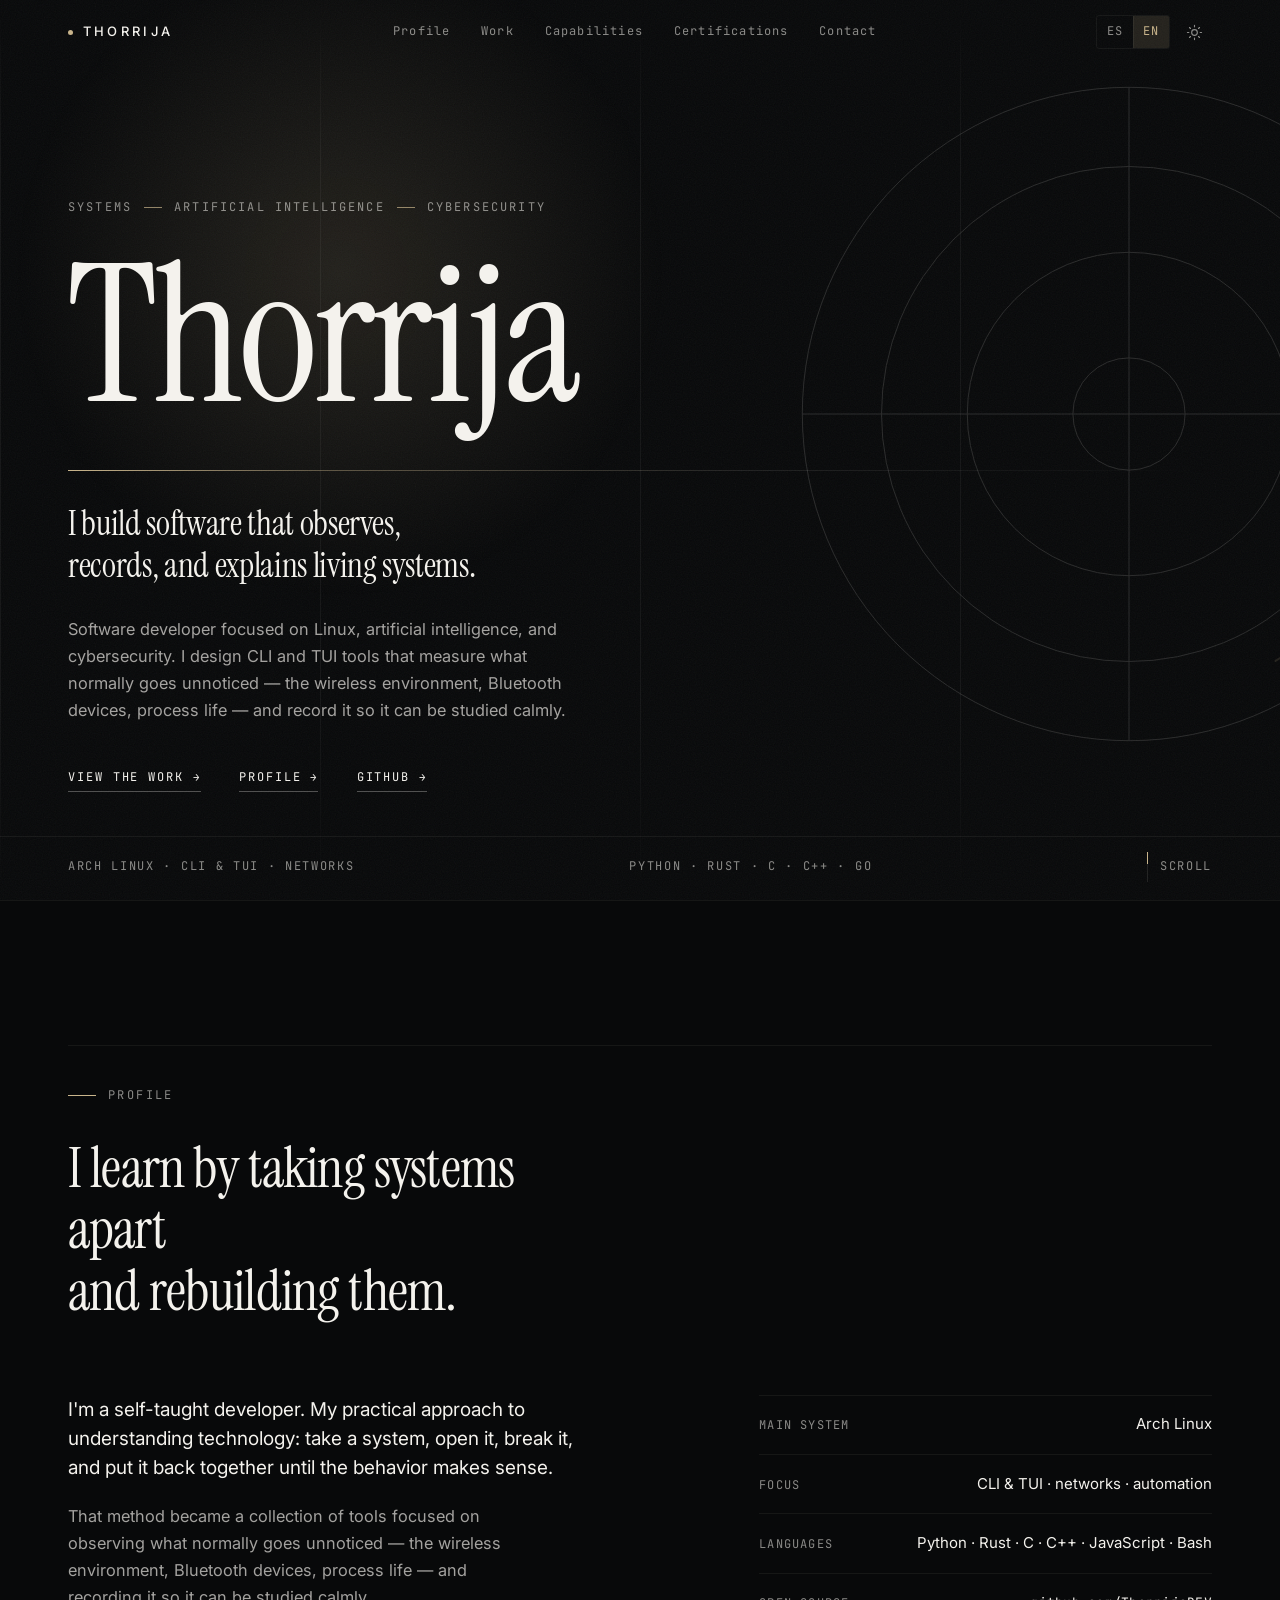
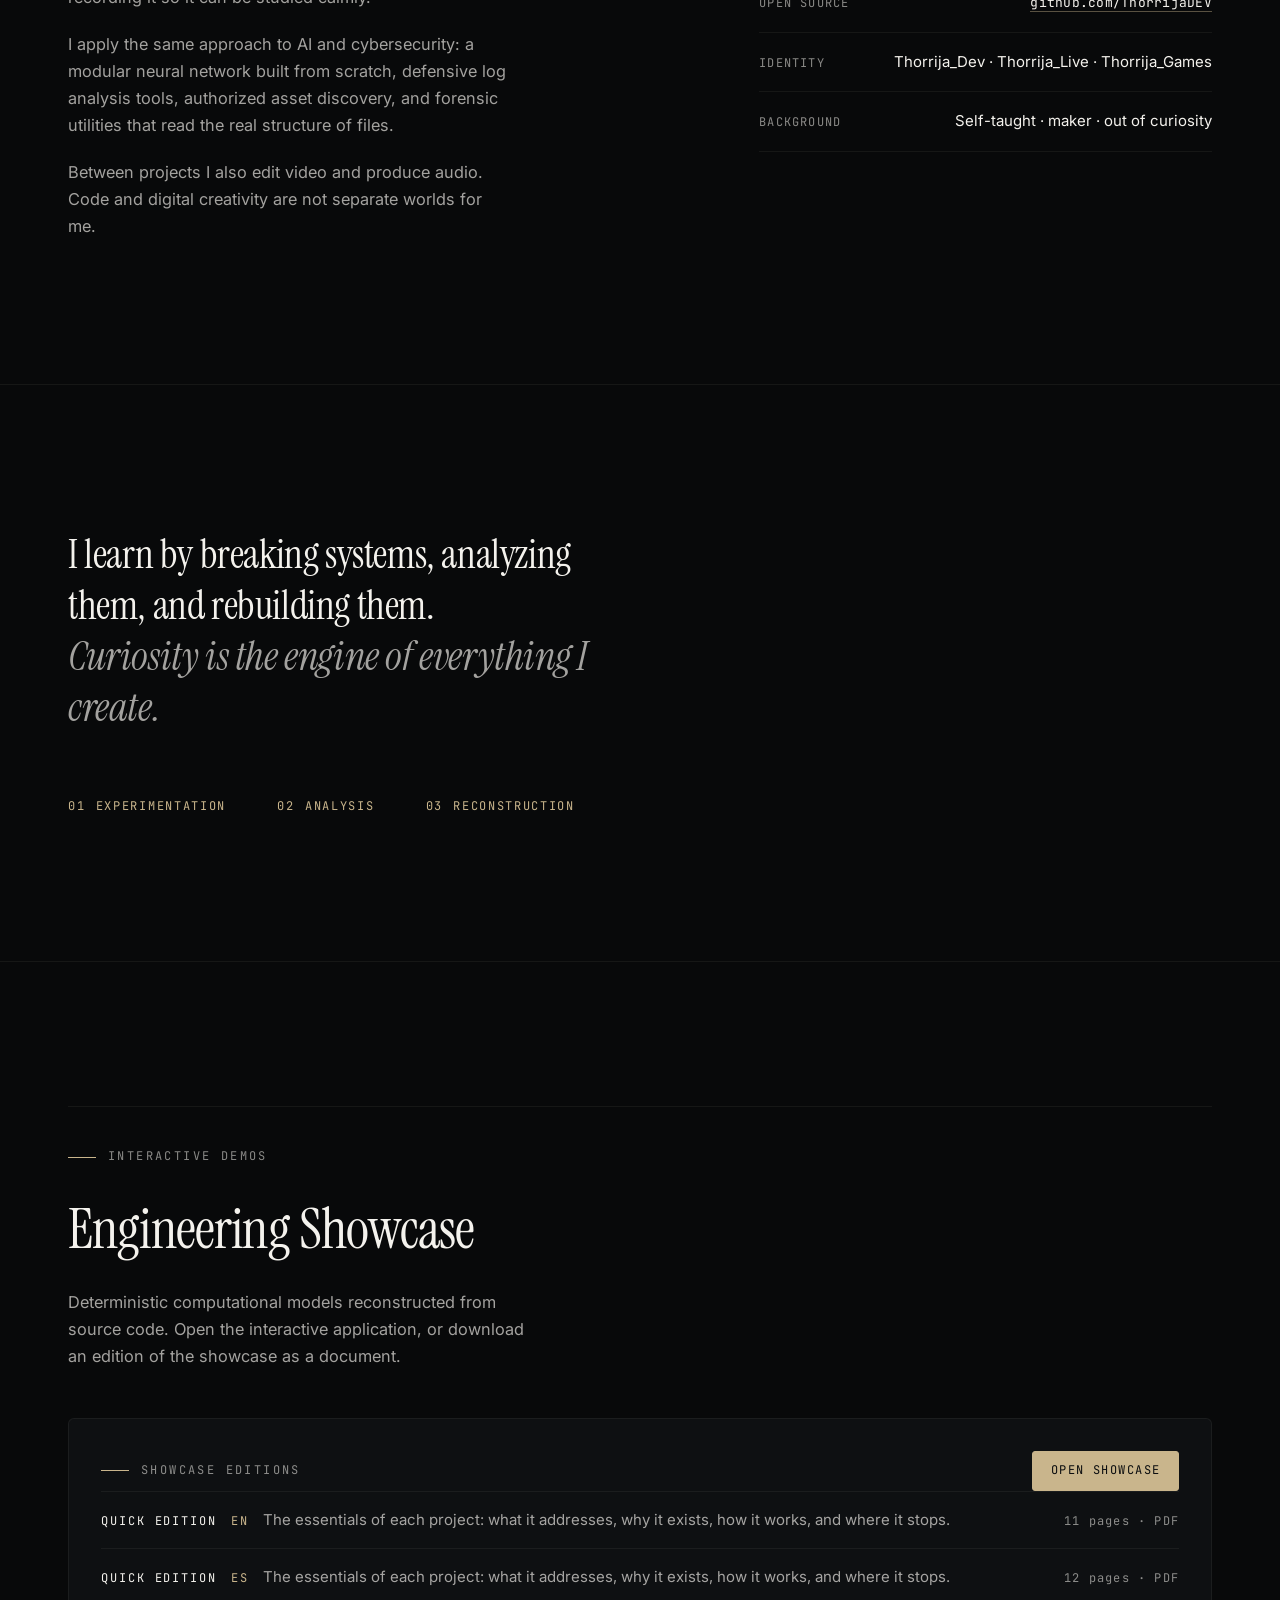
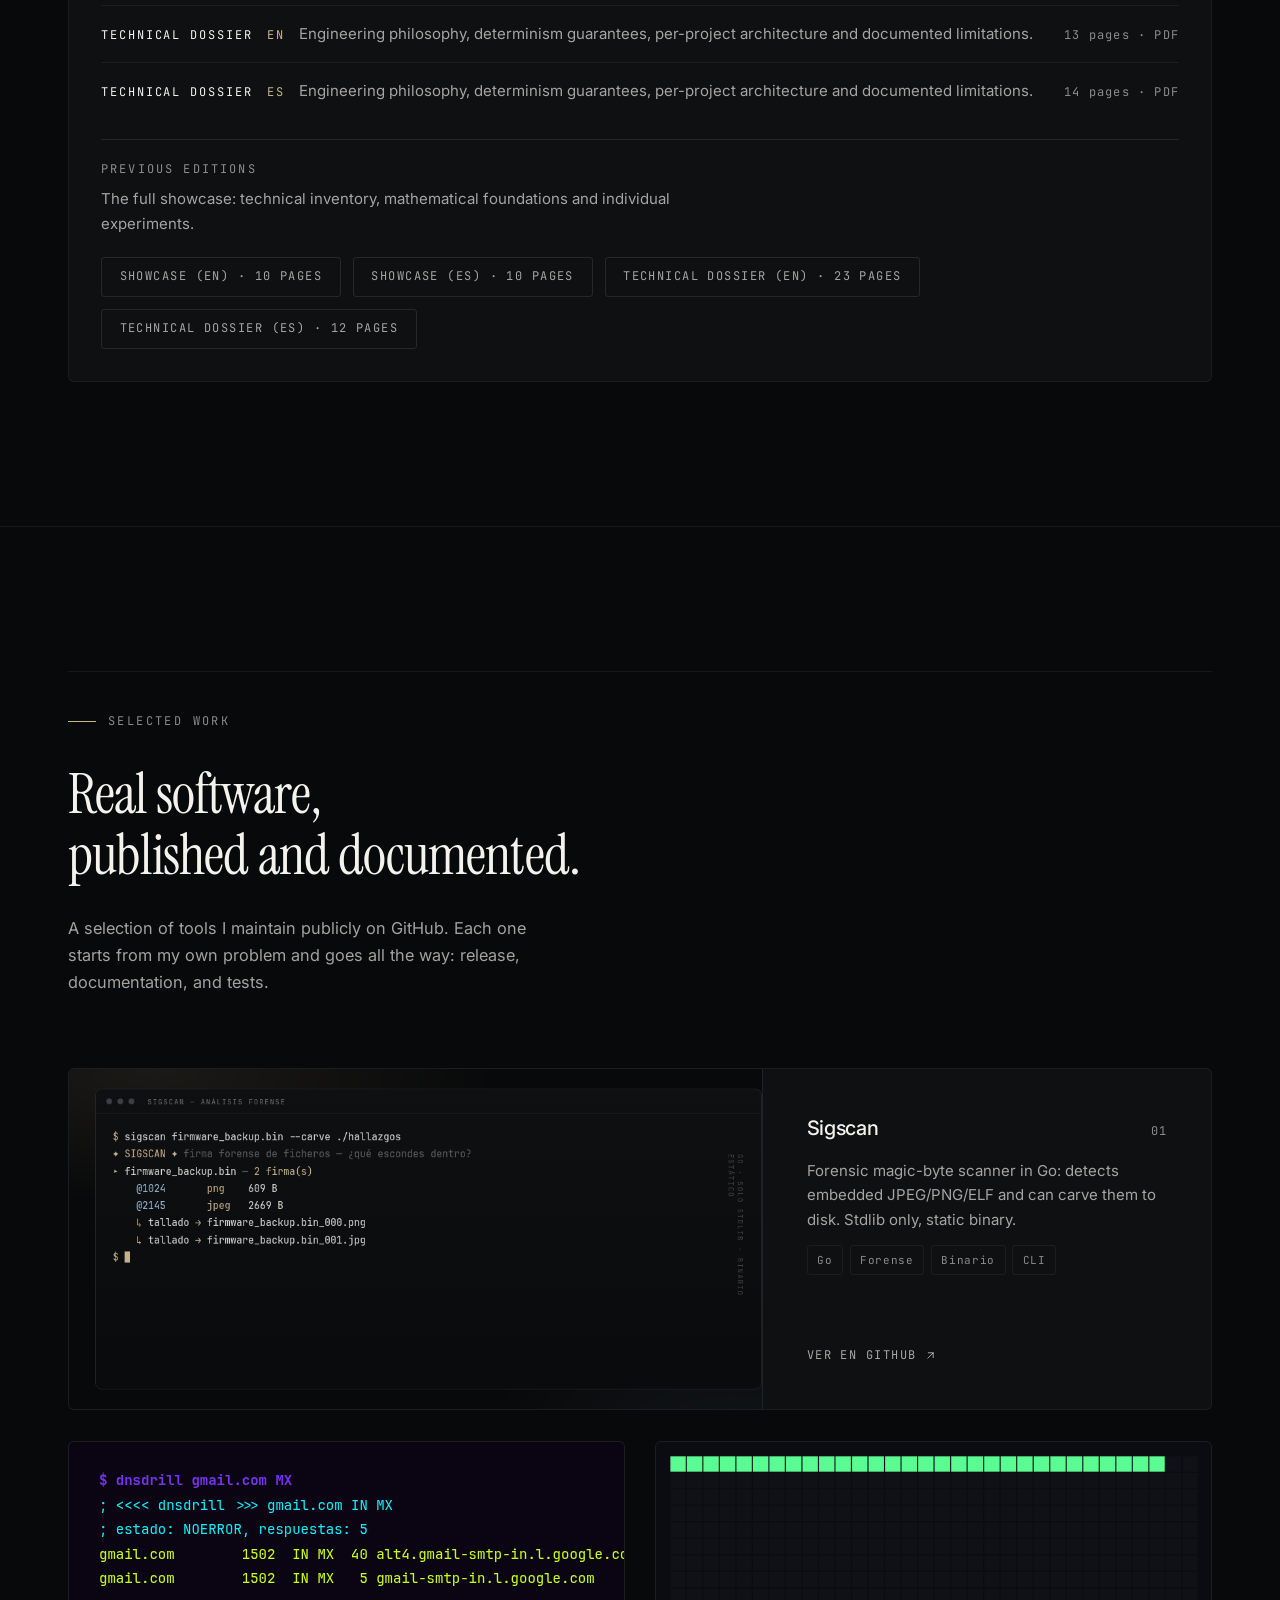
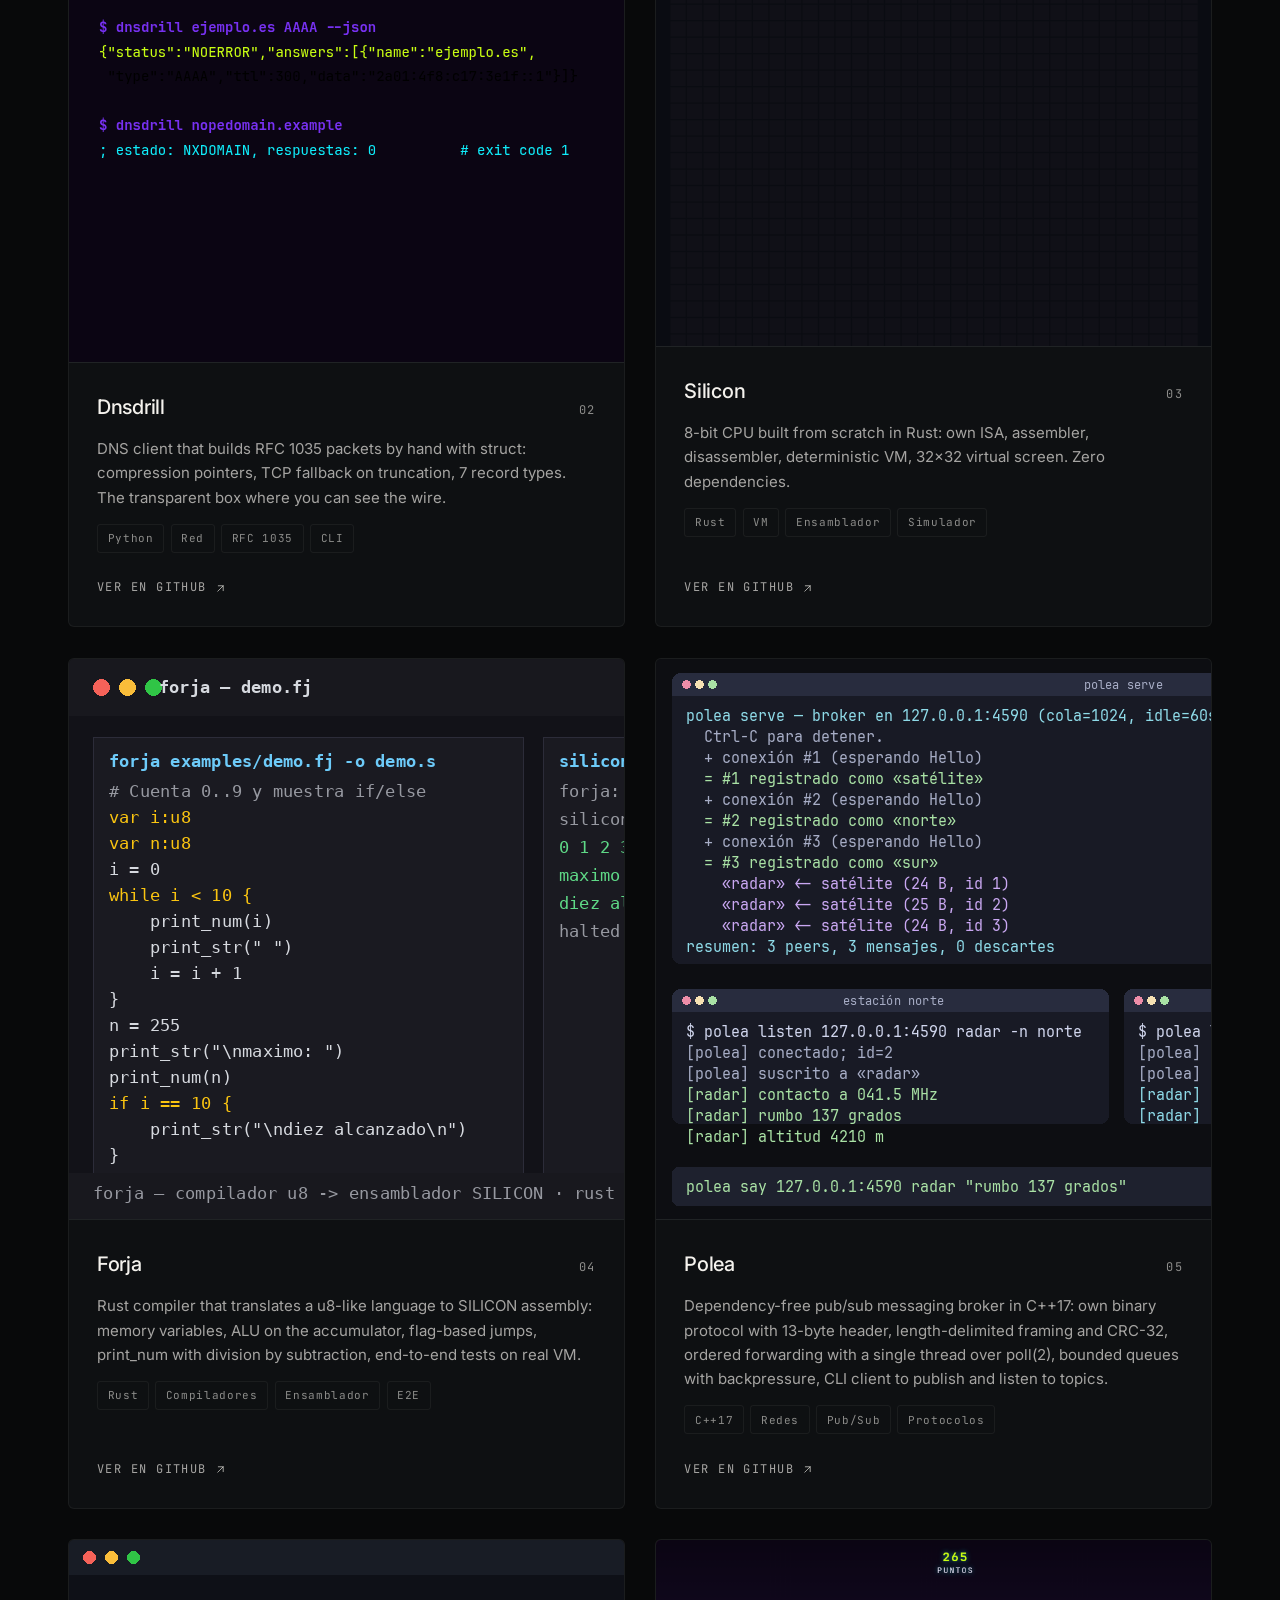
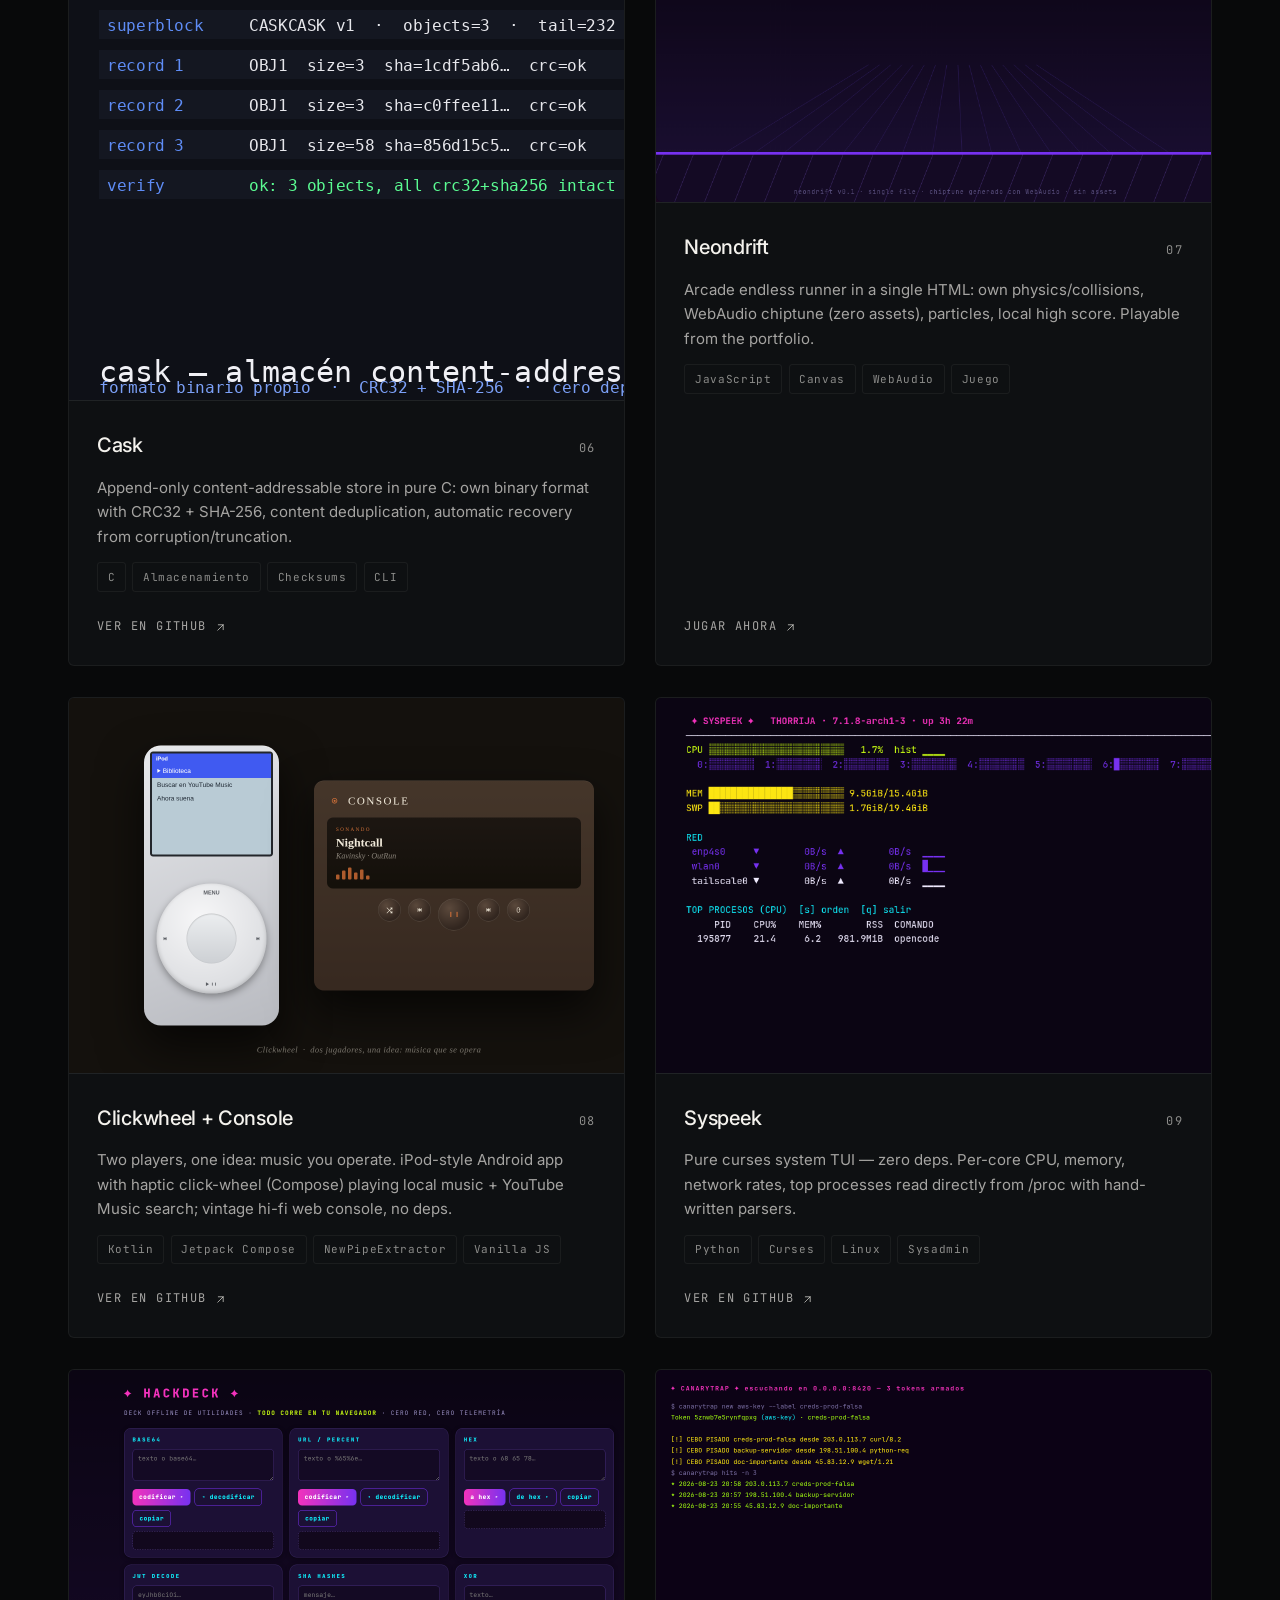
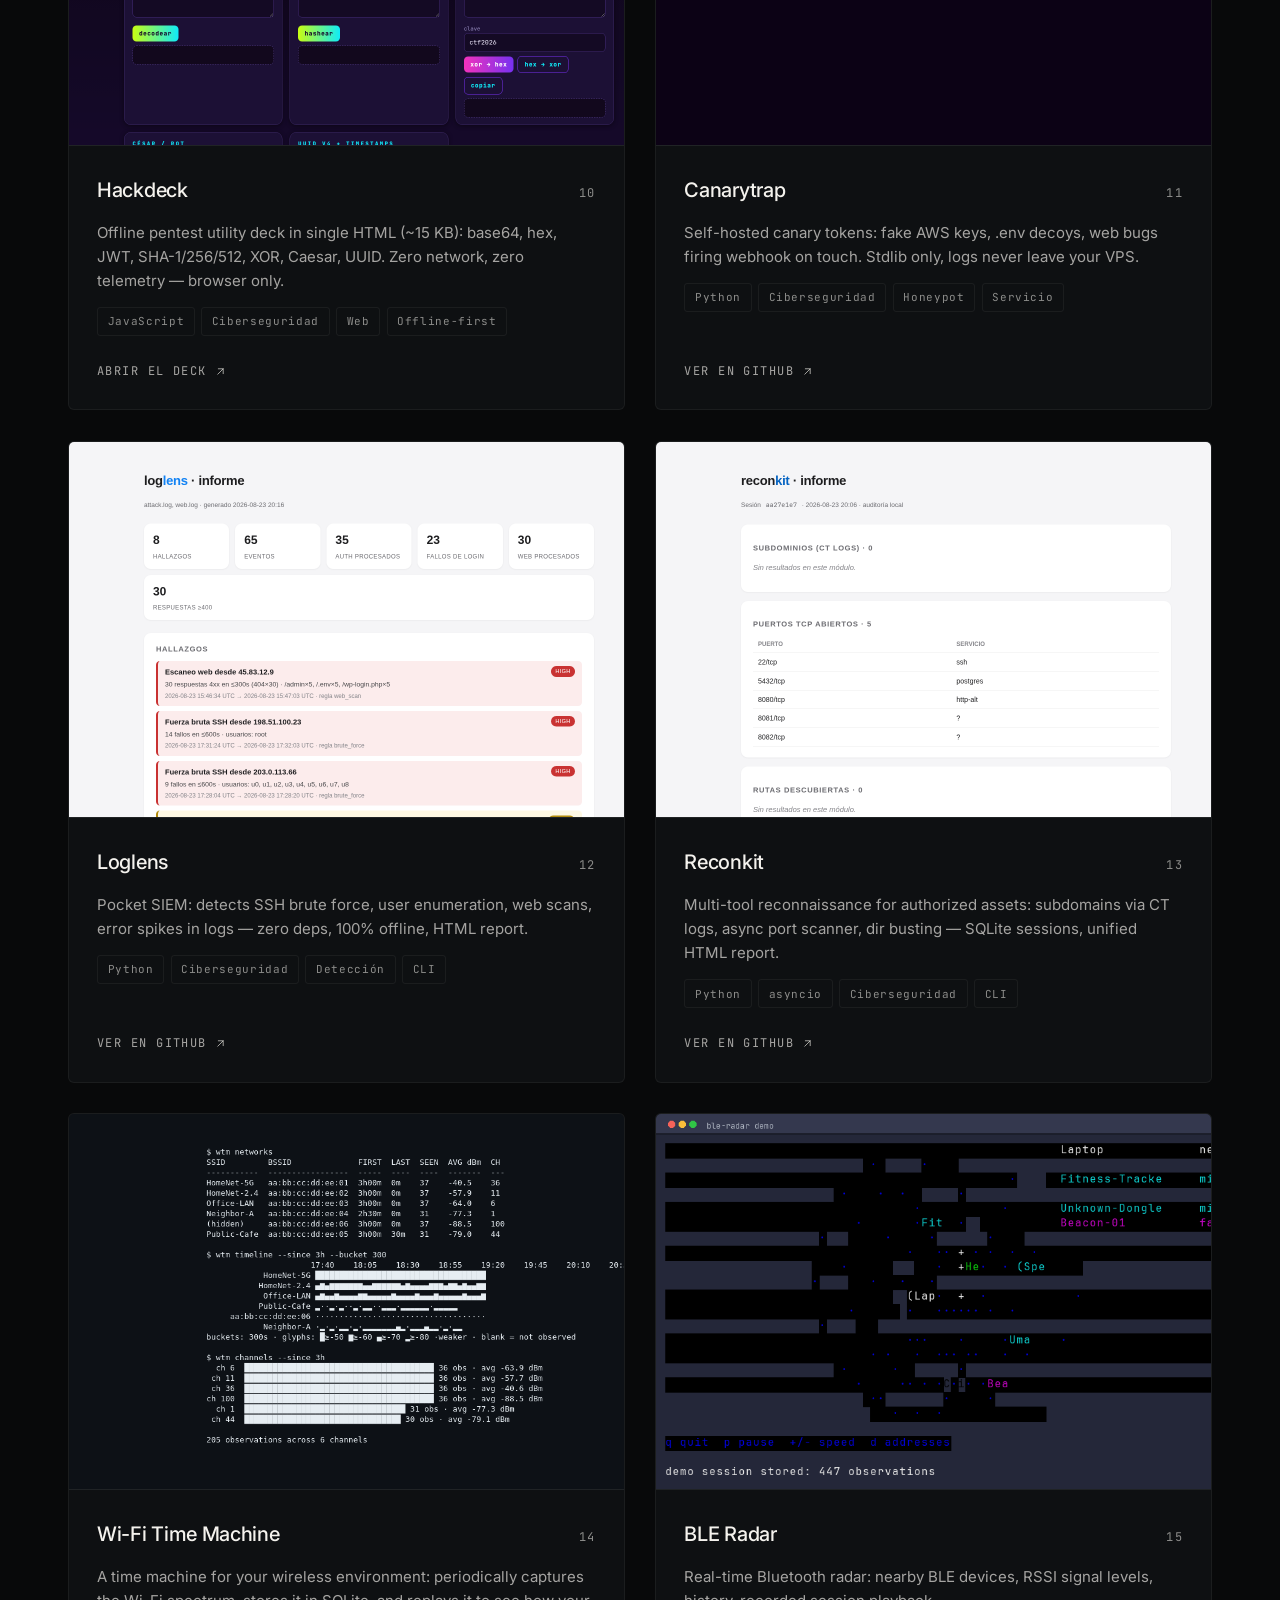
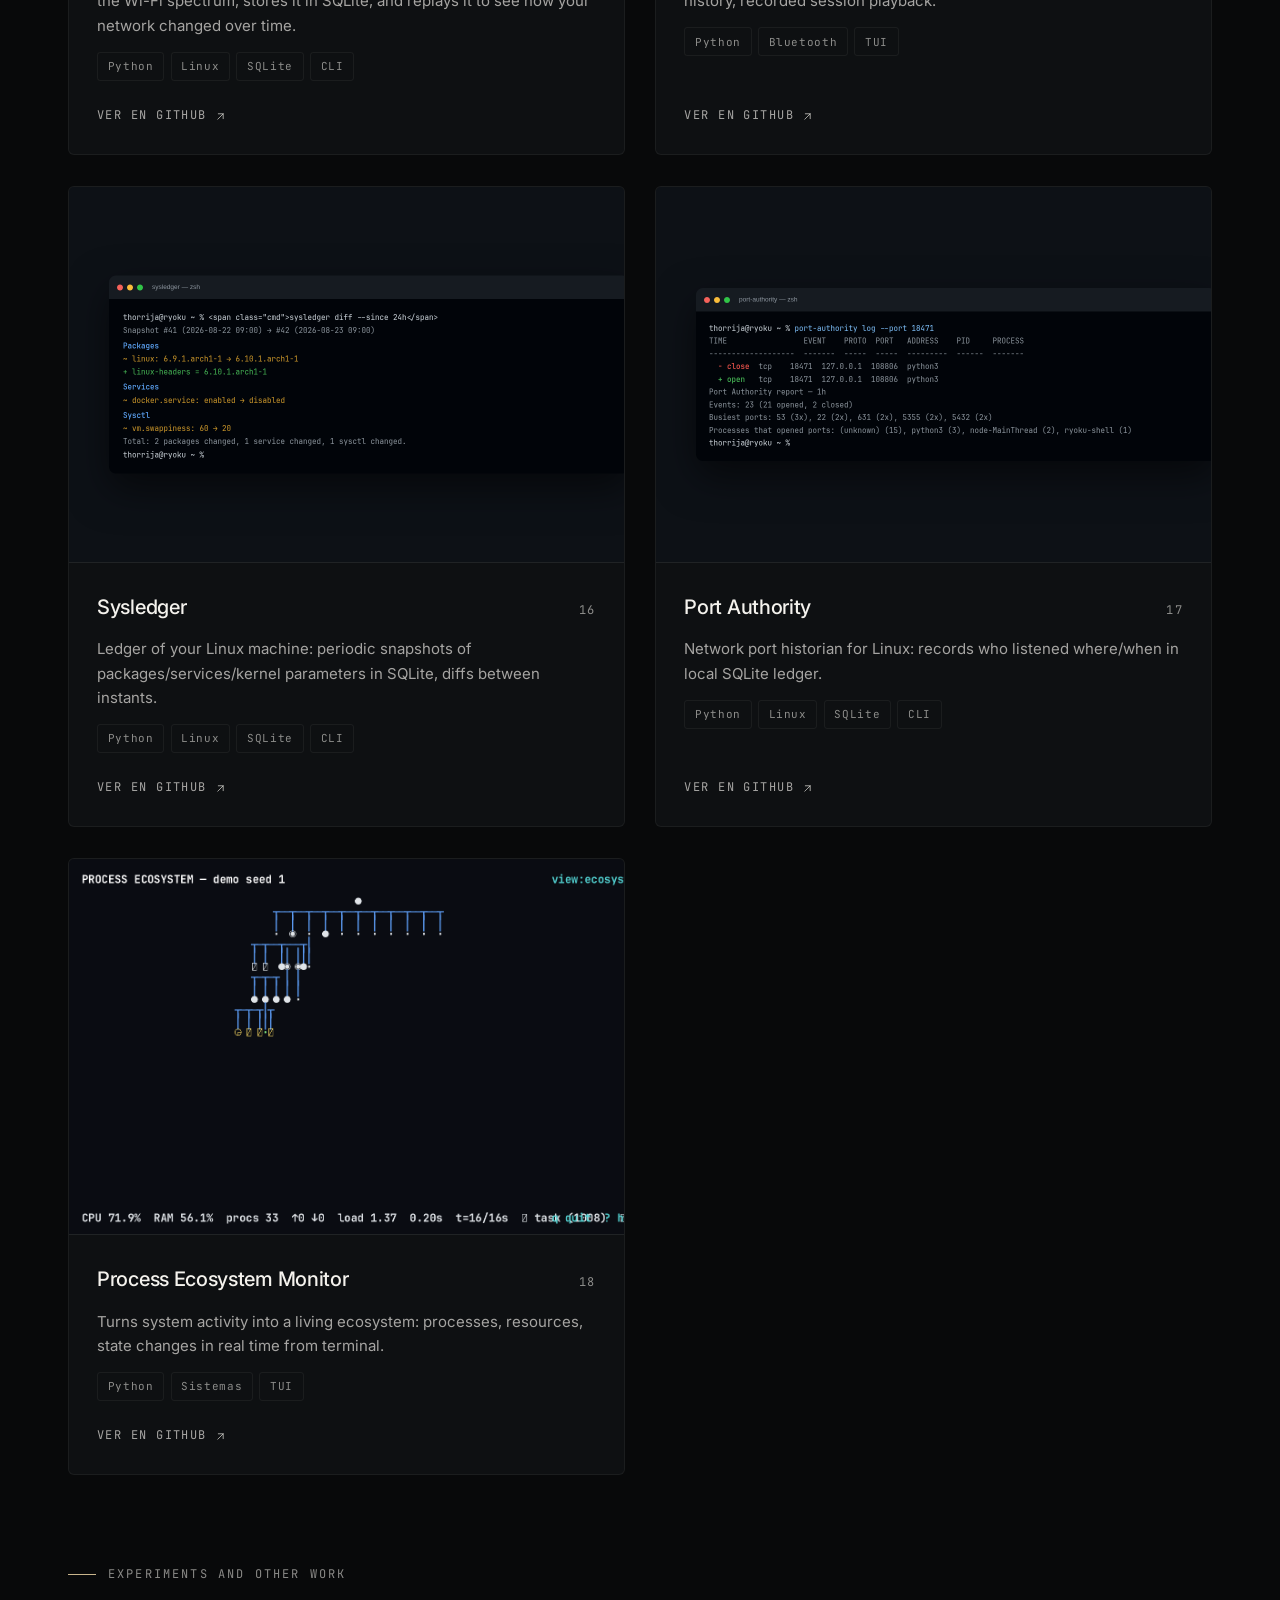
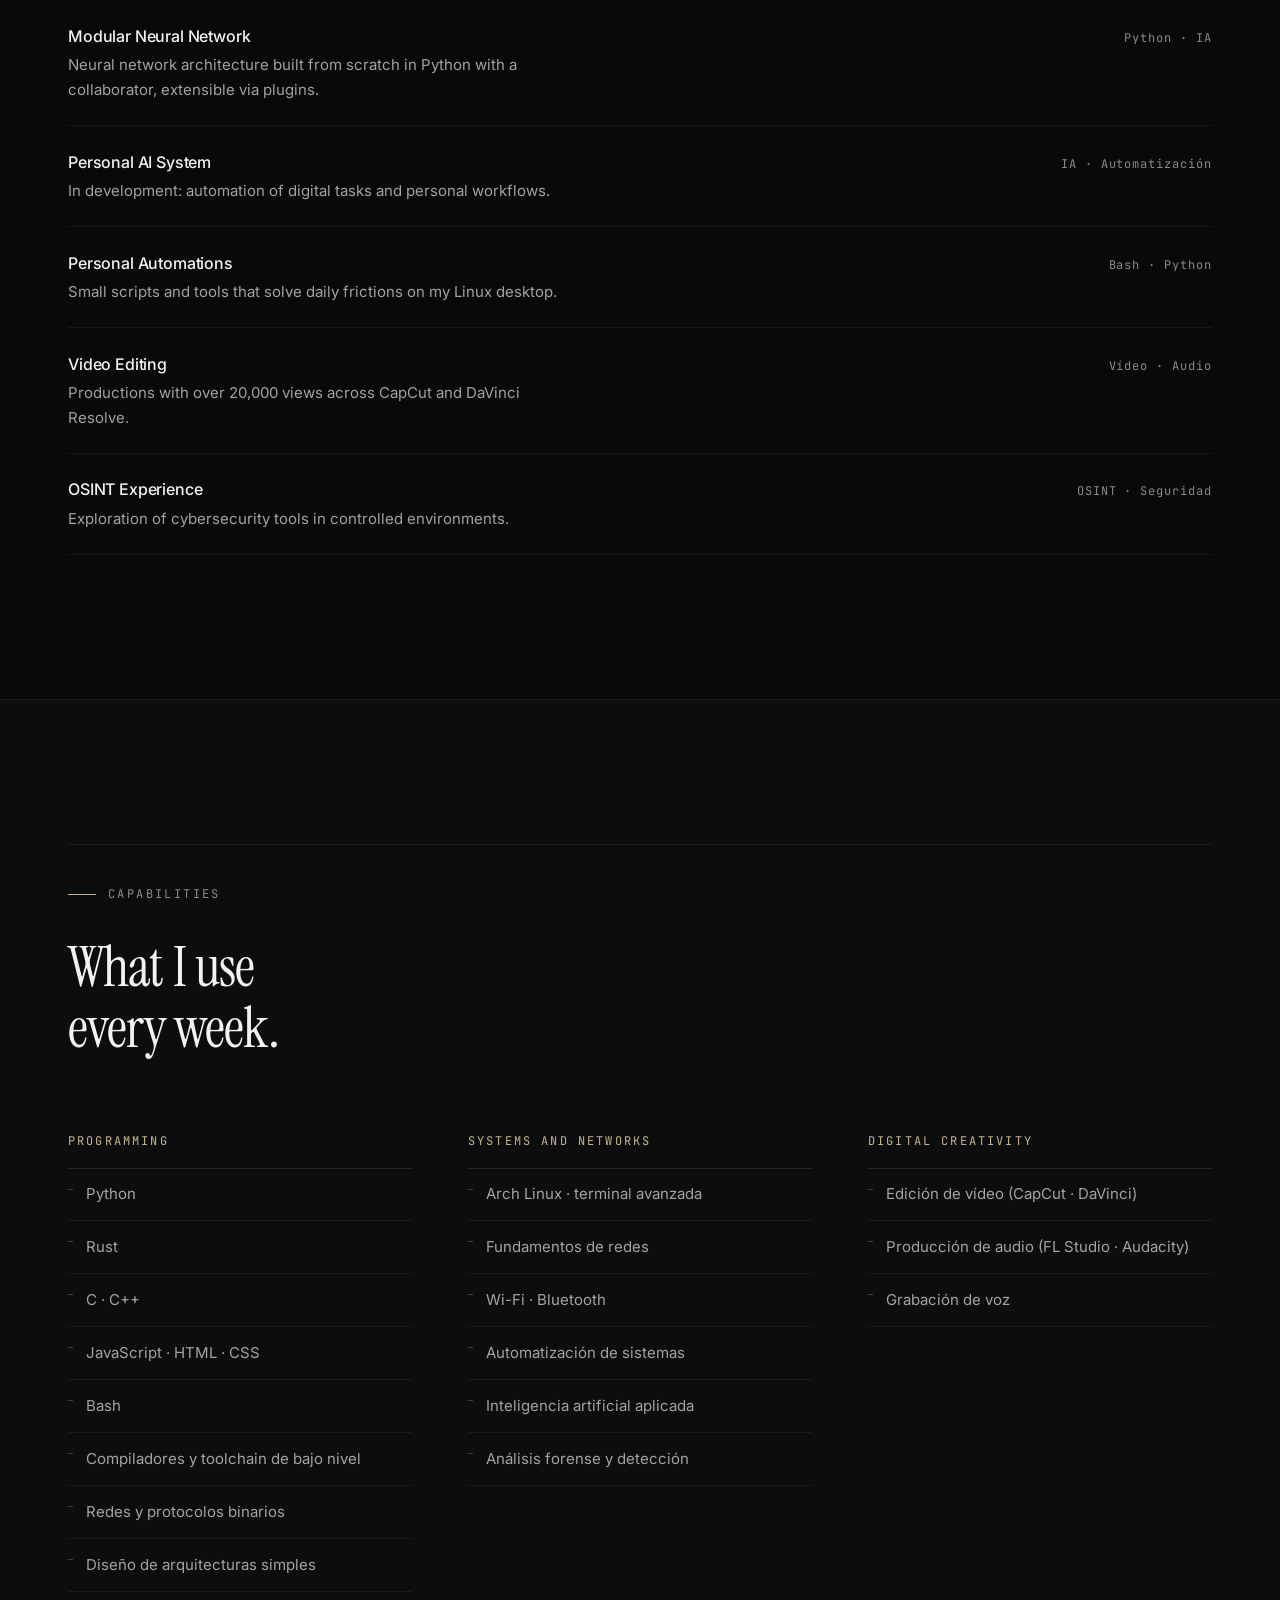
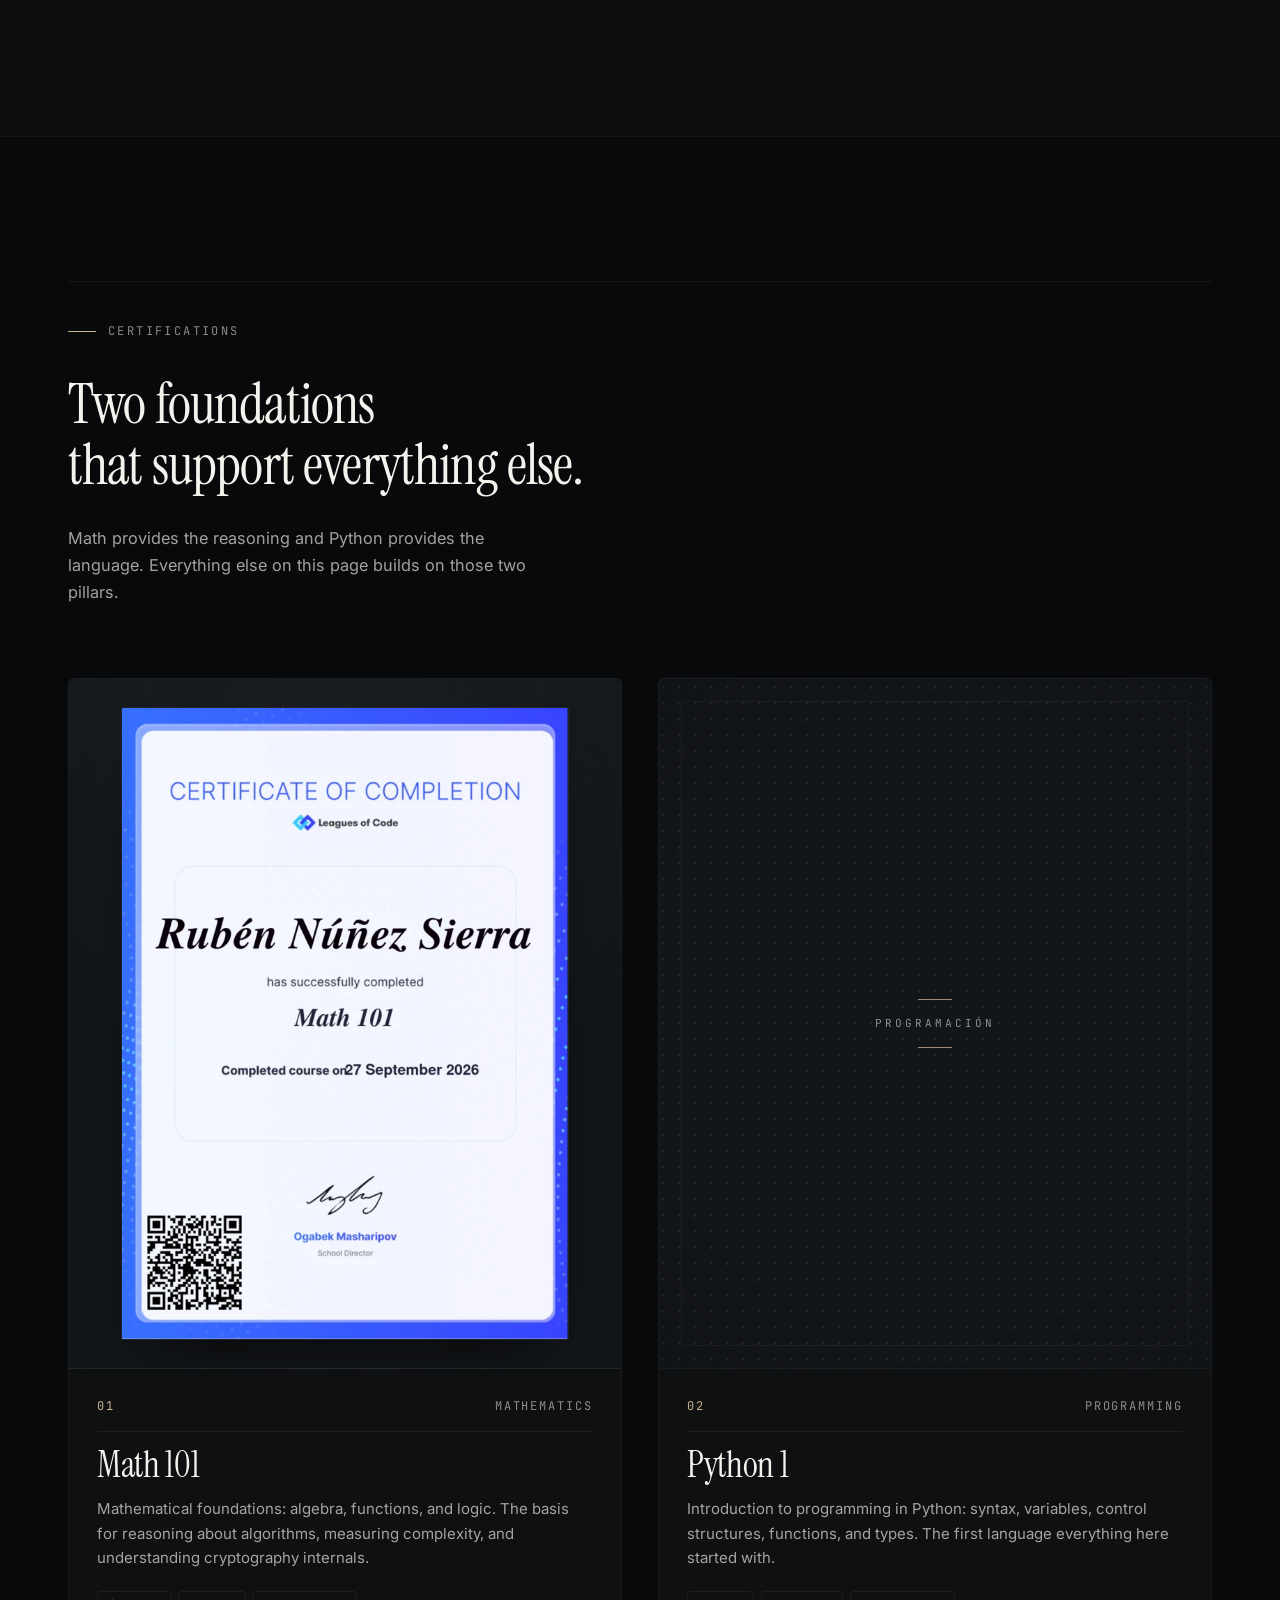
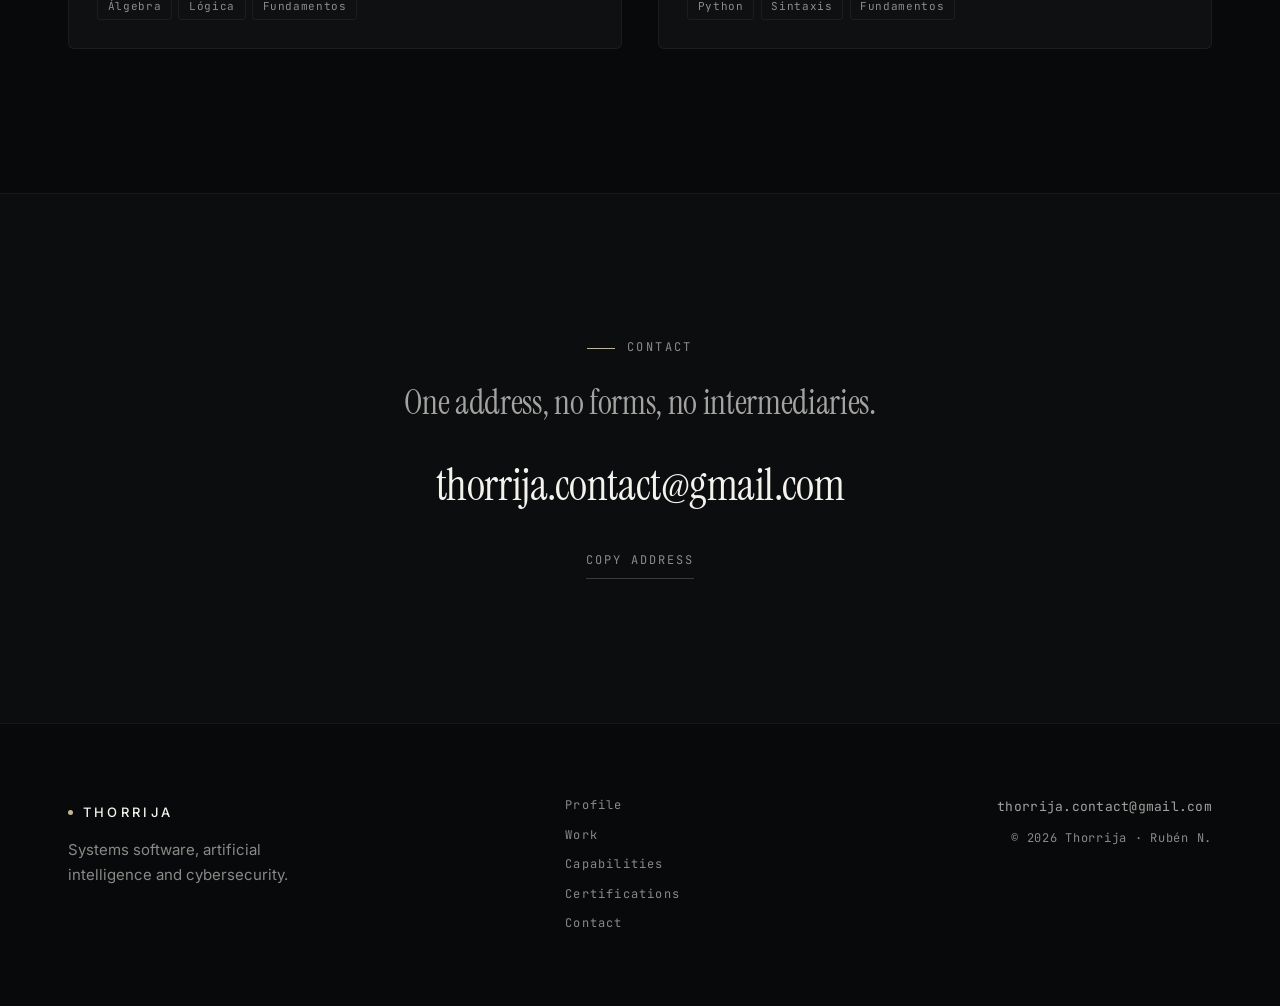
==== commit af58316a: "Showcase editions: four bilingual editions, hosted here, linked from the portfolio The Engineering S" ====
--- a/index.html
+++ b/index.html
@@ -86,10 +86,11 @@
                 <a href="#contact" data-i18n="nav_contacto">Contacto</a>
             </nav>
             <div class="header-actions">
-        <div class="lang-switch" aria-label="Idioma / Language">
-          <button class="lang-btn active" data-lang="es" aria-pressed="true">ES</button>
-          <button class="lang-btn" data-lang="en" aria-pressed="false">EN</button>
-        </div>
+                <div class="lang-switch" role="group" aria-labelledby="lang-switch-label">
+                    <span class="sr-only" id="lang-switch-label" data-i18n="lang_switch_label">Idioma</span>
+                    <button class="lang-btn active" type="button" data-lang="es" data-i18n="lang_label_es" aria-pressed="true">ES</button>
+                    <button class="lang-btn" type="button" data-lang="en" data-i18n="lang_label_en" aria-pressed="false">EN</button>
+                </div>
                 <button id="themeToggle" class="icon-btn" type="button" aria-label="Cambiar entre tema claro y oscuro">
                     <svg class="icon-sun" viewBox="0 0 24 24" fill="none" stroke="currentColor" stroke-width="1.6" stroke-linecap="round" aria-hidden="true" focusable="false"><circle cx="12" cy="12" r="4"/><path d="M12 2v2m0 16v2M4.93 4.93l1.41 1.41m11.32 11.32 1.41 1.41M2 12h2m16 0h2M4.93 19.07l1.41-1.41M17.66 6.34l1.41-1.41"/></svg>
                     <svg class="icon-moon" viewBox="0 0 24 24" fill="none" stroke="currentColor" stroke-width="1.6" stroke-linecap="round" stroke-linejoin="round" aria-hidden="true" focusable="false"><path d="M21 12.79A9 9 0 1 1 11.21 3 7 7 0 0 0 21 12.79z"/></svg>
@@ -144,7 +145,7 @@
 
                 <div class="hero-rule" aria-hidden="true"></div>
 
-                <p class="hero-statement" data-i18n="hero_statement">Construyo software que observa,<br>registra y explica sistemas vivos.</p>
+                <p class="hero-statement" data-i18n="hero_statement" data-i18n-html>Construyo software que observa,<br>registra y explica sistemas vivos.</p>
                 <p class="hero-lede" data-i18n="hero_lede">Desarrollador de software centrado en Linux, inteligencia artificial y ciberseguridad.Diseño herramientas de línea de comandos y TUI que miden lo que normalmente pasa desapercibido — el entorno inalámbrico, los dispositivos Bluetooth, la vida de los procesos — y lo dejan registrado para poder estudiarlo con calma.</p>
 
                 <div class="hero-links">
@@ -171,7 +172,7 @@
             <div class="container">
                 <header class="section-head">
                     <p class="eyebrow reveal"><span class="eyebrow-rule" aria-hidden="true"></span><span data-i18n="nav_perfil">Perfil</span></p>
-                    <h2 class="section-title reveal delay-1" id="about-title" data-i18n="about_title">Aprendo desmontando<br>sistemas y reconstruyéndolos.</h2>
+                    <h2 class="section-title reveal delay-1" id="about-title" data-i18n="about_title" data-i18n-html>Aprendo desmontando<br>sistemas y reconstruyéndolos.</h2>
                 </header>
 
                 <div class="about-grid">
@@ -186,7 +187,7 @@
                         <div><dt data-i18n="about_system">Sistema principal</dt><dd data-i18n="about_system_val">Arch Linux</dd></div>
                         <div><dt data-i18n="about_focus">Enfoque</dt><dd data-i18n="about_focus_val">CLI &amp; TUI · redes · automatización</dd></div>
                         <div><dt data-i18n="about_languages">Idiomas</dt><dd data-i18n="about_languages_val">Python · Rust · C · C++ · JavaScript · Bash</dd></div>
-                        <div><dt data-i18n="about_opensource">Código abierto</dt><dd data-i18n="about_opensource_val"><a href="https://github.com/ThorrijaDEV" target="_blank" rel="noopener">github.com/ThorrijaDEV</a></dd></div>
+                        <div><dt data-i18n="about_opensource">Código abierto</dt><dd><a href="https://github.com/ThorrijaDEV" target="_blank" rel="noopener" data-i18n="about_opensource_val">github.com/ThorrijaDEV</a></dd></div>
                         <div><dt data-i18n="about_identity">Identidad</dt><dd data-i18n="about_identity_val">Thorrija_Dev · Thorrija_Live · Thorrija_Games</dd></div>
                         <div><dt data-i18n="about_form">Forma</dt><dd data-i18n="about_form_val">Autodidacta · maker · por curiosidad</dd></div>
                     </dl>
@@ -198,7 +199,7 @@
         <section class="section manifesto" aria-labelledby="manifesto-title">
             <div class="container">
                 <blockquote class="reveal" id="manifesto-title">
-                    <p data-i18n="manifesto_quote">Aprendo rompiendo sistemas, analizándolos y reconstruyéndolos.<br><em>La curiosidad es el motor de todo lo que creo.</em></p>
+                    <p data-i18n="manifesto_quote" data-i18n-html>Aprendo rompiendo sistemas, analizándolos y reconstruyéndolos.<br><em>La curiosidad es el motor de todo lo que creo.</em></p>
                 </blockquote>
                 <ol class="method-steps reveal delay-1" role="list">
                     <li><span>01</span><span data-i18n="manifesto_exp">Experimentación</span></li>
@@ -214,13 +215,60 @@
             <div class="container">
                 <header class="section-head">
                     <p class="eyebrow reveal"><span class="eyebrow-rule" aria-hidden="true"></span><span data-i18n="projects_showcase_title">Demostraciones interactivas</span></p>
-                    <h2 class="section-title reveal delay-1" id="showcase-title" data-i18n="projects_showcase_title">Demostraciones interactivas</h2>
+                    <h2 class="section-title reveal delay-1" id="showcase-title" data-i18n="projects_showcase_heading">Engineering Showcase</h2>
                     <p class="section-lede reveal delay-2" data-i18n="projects_showcase_desc">Modelos computacionales deterministas reconstruidos desde el código fuente de mis proyectos. Cambia parámetros, observa los cálculos y explora la arquitectura.</p>
                 </header>
-                <div class="controls mt-8" style="display:flex; gap:12px; flex-wrap:wrap;">
-                    <a href="../showcase/" class="btn primary" target="_blank" rel="noopener" data-i18n="projects_showcase_link">Abrir showcase</a>
-                    <a href="../report/Thorrija-Engineering-Showcase.es.pdf" class="btn secondary" target="_blank" rel="noopener" data-i18n="projects_pdf_link_es">Descargar PDF (ES)</a>
-                    <a href="../report/Thorrija-Engineering-Showcase.en.pdf" class="btn secondary" target="_blank" rel="noopener" data-i18n="projects_pdf_link_en">Descargar PDF (EN)</a>
+                <div class="showcase-panel reveal delay-3 mt-8">
+                    <div class="showcase-panel-head">
+                        <h3 class="showcase-panel-title" data-i18n="showcase_editions_title">Ediciones del showcase</h3>
+                        <a class="btn primary" href="../showcase/" target="_blank" rel="noopener" data-i18n="projects_showcase_link">Abrir showcase</a>
+                    </div>
+
+                    <ul class="edition-list" role="list">
+                        <li class="edition-item">
+                            <a class="edition-link" href="./report/Thorrija-Engineering-Showcase-Quick-EN.pdf" target="_blank" rel="noopener">
+                                <span class="edition-kind" data-i18n="edition_kind_quick">Edición rápida</span>
+                                <span class="edition-lang" data-i18n="lang_label_en">EN</span>
+                                <span class="edition-desc" data-i18n="edition_desc_quick">Lo esencial de cada proyecto: qué aborda, por qué existe, cómo funciona y dónde se queda corto.</span>
+                                <span class="edition-pages" data-i18n="edition_pages_quick_en">11 páginas · PDF</span>
+                            </a>
+                        </li>
+                        <li class="edition-item">
+                            <a class="edition-link" href="./report/Thorrija-Engineering-Showcase-Quick-ES.pdf" target="_blank" rel="noopener">
+                                <span class="edition-kind" data-i18n="edition_kind_quick">Edición rápida</span>
+                                <span class="edition-lang" data-i18n="lang_label_es">ES</span>
+                                <span class="edition-desc" data-i18n="edition_desc_quick">Lo esencial de cada proyecto: qué aborda, por qué existe, cómo funciona y dónde se queda corto.</span>
+                                <span class="edition-pages" data-i18n="edition_pages_quick_es">12 páginas · PDF</span>
+                            </a>
+                        </li>
+                        <li class="edition-item">
+                            <a class="edition-link" href="./report/Thorrija-Engineering-Showcase-Technical-EN.pdf" target="_blank" rel="noopener">
+                                <span class="edition-kind" data-i18n="edition_kind_technical">Dossier técnico</span>
+                                <span class="edition-lang" data-i18n="lang_label_en">EN</span>
+                                <span class="edition-desc" data-i18n="edition_desc_technical">Filosofía de ingeniería, garantías de determinismo, arquitectura de cada proyecto y límites documentados.</span>
+                                <span class="edition-pages" data-i18n="edition_pages_technical_en">13 páginas · PDF</span>
+                            </a>
+                        </li>
+                        <li class="edition-item">
+                            <a class="edition-link" href="./report/Thorrija-Engineering-Showcase-Technical-ES.pdf" target="_blank" rel="noopener">
+                                <span class="edition-kind" data-i18n="edition_kind_technical">Dossier técnico</span>
+                                <span class="edition-lang" data-i18n="lang_label_es">ES</span>
+                                <span class="edition-desc" data-i18n="edition_desc_technical">Filosofía de ingeniería, garantías de determinismo, arquitectura de cada proyecto y límites documentados.</span>
+                                <span class="edition-pages" data-i18n="edition_pages_technical_es">14 páginas · PDF</span>
+                            </a>
+                        </li>
+                    </ul>
+
+                    <div class="showcase-legacy">
+                        <h4 class="showcase-legacy-title" data-i18n="showcase_legacy_title">Ediciones anteriores</h4>
+                        <p class="showcase-legacy-desc" data-i18n="showcase_legacy_desc">El showcase completo: inventario técnico, fundamentos matemáticos y experimentos individuales.</p>
+                        <div class="controls mt-4">
+                            <a class="btn secondary" href="./report/Thorrija-Engineering-Showcase.en.pdf" target="_blank" rel="noopener" data-i18n="showcase_legacy_pdf_en">Showcase (EN) · 10 páginas</a>
+                            <a class="btn secondary" href="./report/Thorrija-Engineering-Showcase.es.pdf" target="_blank" rel="noopener" data-i18n="showcase_legacy_pdf_es">Showcase (ES) · 10 páginas</a>
+                            <a class="btn secondary" href="./report/Thorrija-Engineering-Showcase-Technical-Dossier.pdf" target="_blank" rel="noopener" data-i18n="showcase_legacy_dossier_en">Dossier técnico (EN) · 23 páginas</a>
+                            <a class="btn secondary" href="./report/Thorrija-Engineering-Showcase-Technico.pdf" target="_blank" rel="noopener" data-i18n="showcase_legacy_dossier_es">Dossier técnico (ES) · 12 páginas</a>
+                        </div>
+                    </div>
                 </div>
             </div>
         </section>
@@ -230,7 +278,7 @@
             <div class="container">
                 <header class="section-head">
                     <p class="eyebrow reveal"><span class="eyebrow-rule" aria-hidden="true"></span><span data-i18n="projects_eyebrow">Trabajo seleccionado</span></p>
-                    <h2 class="section-title reveal delay-1" id="projects-title" data-i18n="projects_title">Software real,<br>publicado y documentado.</h2>
+                    <h2 class="section-title reveal delay-1" id="projects-title" data-i18n="projects_title" data-i18n-html>Software real,<br>publicado y documentado.</h2>
                     <p class="section-lede reveal delay-2" data-i18n="projects_lede">Una selección de las herramientas que mantengo públicamente en GitHub. Cada una nace de un problema propio y llega hasta el final: release, documentación y pruebas.</p>
                 </header>
 
@@ -543,7 +591,7 @@
                 </div>
 
                 <div class="side-works reveal">
-                    <h3 class="side-title"><span class="eyebrow-rule" aria-hidden="true"></span>Experimentos y otros trabajos</h3>
+                    <h3 class="side-title"><span class="eyebrow-rule" aria-hidden="true"></span><span data-i18n="projects_side_title">Experimentos y otros trabajos</span></h3>
                     <ul class="work-list" role="list">
                         <li>
                             <div><h4 data-i18n="side_work_1_title">Red Neuronal Modular</h4><p data-i18n="side_work_1_desc">Arquitectura de red neuronal construida desde cero en Python junto a un colaborador, extensible mediante plugins.</p></div>
@@ -575,7 +623,7 @@
             <div class="container">
                 <header class="section-head">
                     <p class="eyebrow reveal"><span class="eyebrow-rule" aria-hidden="true"></span><span data-i18n="skills_eyebrow">Capacidades</span></p>
-                    <h2 class="section-title reveal delay-1" id="skills-title" data-i18n="skills_title">Lo que uso<br>cada semana.</h2>
+                    <h2 class="section-title reveal delay-1" id="skills-title" data-i18n="skills_title" data-i18n-html>Lo que uso<br>cada semana.</h2>
                 </header>
 
                 <div class="skill-columns">
@@ -620,8 +668,8 @@
             <div class="container">
                 <header class="section-head">
                     <p class="eyebrow reveal"><span class="eyebrow-rule" aria-hidden="true"></span><span data-i18n="certs_eyebrow">Certificaciones</span></p>
-                    <h2 class="section-title reveal delay-1" id="certificates-title" data-i18n="certs_title">Dos bases<br>que sostienen el resto.</h2>
-                    <p class="section-lede reveal delay-2" data-i18n="skills_lede">La matemática da el razonamiento y Python da el lenguaje. Todo lo demás que hay en esta página se apoya en esas dos columnas.</p>
+                    <h2 class="section-title reveal delay-1" id="certificates-title" data-i18n="certs_title" data-i18n-html>Dos bases<br>que sostienen el resto.</h2>
+                    <p class="section-lede reveal delay-2" data-i18n="certs_lede">La matemática da el razonamiento y Python da el lenguaje. Todo lo demás que hay en esta página se apoya en esas dos columnas.</p>
                 </header>
 
                 <div class="cred-grid">
@@ -686,7 +734,7 @@
         <section class="section section-alt contact" id="contact" aria-labelledby="contact-title">
             <div class="container contact-inner">
                 <p class="eyebrow reveal"><span class="eyebrow-rule" aria-hidden="true"></span><span data-i18n="contact_eyebrow">Contacto</span></p>
-                <h2 class="sr-only" id="contact-title">Contacto</h2>
+                <h2 class="sr-only" id="contact-title" data-i18n="contact_title">Contacto</h2>
                 <p class="contact-hint reveal delay-1" data-i18n="contact_hint">Una sola dirección, sin formularios ni intermediarios.</p>
                 <a class="contact-mail reveal delay-2" href="mailto:thorrija.contact@gmail.com">thorrija.contact@gmail.com</a>
                 <button class="copy-btn reveal delay-3" type="button" id="copyEmail" data-copy="thorrija.contact@gmail.com">
@@ -714,7 +762,7 @@
             </nav>
             <div class="footer-meta">
                 <a class="footer-mail" href="mailto:thorrija.contact@gmail.com">thorrija.contact@gmail.com</a>
-                <p data-i18n="footer_meta">© <span id="year">2026</span> Thorrija · Rubén N.</p>
+                <p data-i18n="footer_meta" data-i18n-html>© <span id="year">2026</span> Thorrija · Rubén N.</p>
             </div>
         </div>
     </footer>
--- a/styles.css
+++ b/styles.css
@@ -390,6 +390,59 @@
 
 .menu-btn[aria-expanded='true'] span:last-child {
     transform: translateY(-3.5px) rotate(-45deg);
+}
+
+/* Selector de idioma.
+   El estado activo lo fija updateLangButtons() en i18n.js, que alterna
+   .active y aria-pressed en el mismo paso: ambos se estilizan para que el
+   indicador sobreviva a un cambio de idioma. */
+.lang-switch {
+    display: inline-flex;
+    align-items: stretch;
+    border: 1px solid var(--line-soft);
+    border-radius: var(--radius-sm);
+    overflow: hidden;
+}
+
+.lang-btn {
+    display: inline-flex;
+    align-items: center;
+    justify-content: center;
+    min-width: 36px;
+    min-height: 32px;
+    padding: 0 0.5rem;
+    background: transparent;
+    border: none;
+    font-family: var(--font-mono);
+    font-size: var(--step--1);
+    letter-spacing: 0.12em;
+    color: var(--text-3);
+    cursor: pointer;
+    transition: color 0.35s var(--ease), background-color 0.35s var(--ease);
+}
+
+/* Separador entre los dos botones. No se usa :first-child porque el grupo
+   lleva delante un <span class="sr-only"> con la etiqueta accesible. */
+.lang-btn + .lang-btn {
+    border-left: 1px solid var(--line-soft);
+}
+
+.lang-btn:hover {
+    color: var(--text);
+    background: var(--surface-2);
+}
+
+.lang-btn.active,
+.lang-btn[aria-pressed='true'] {
+    color: var(--accent);
+    background: var(--accent-soft);
+}
+
+/* El anillo global usa outline-offset positivo y quedaría recortado por el
+   overflow del grupo: aquí se dibuja hacia dentro. */
+.lang-btn:focus-visible {
+    outline: 1px solid var(--accent);
+    outline-offset: -3px;
 }
 
 /* Navegación móvil */
@@ -1722,9 +1775,212 @@
 }
 
 /* --------------------------------------------------------------------------
-   12. Superficies táctiles (WCAG 2.5.8)
-   En puntero grueso el área pulsable sube a 44px sin alterar la retícula
-   visual: el espacio extra se compensa con márgenes negativos.
+   16. Botones y utilidades
+   -------------------------------------------------------------------------- */
+
+.btn {
+    display: inline-flex;
+    align-items: center;
+    justify-content: center;
+    gap: 0.5rem;
+    min-height: 40px;
+    padding: 0.5rem 1.1rem;
+    border: 1px solid var(--line);
+    border-radius: var(--radius-sm);
+    background: transparent;
+    font-family: var(--font-mono);
+    font-size: var(--step--1);
+    letter-spacing: 0.12em;
+    text-transform: uppercase;
+    text-decoration: none;
+    white-space: nowrap;
+    color: var(--text-2);
+    cursor: pointer;
+    transition: color 0.35s var(--ease), border-color 0.35s var(--ease), background-color 0.35s var(--ease), transform 0.35s var(--ease);
+}
+
+.btn:hover {
+    color: var(--text);
+    border-color: var(--line-strong);
+    transform: translateY(-1px);
+}
+
+.btn.primary {
+    background: var(--accent);
+    border-color: var(--accent);
+    color: var(--on-accent);
+}
+
+.btn.primary:hover {
+    color: var(--on-accent);
+    border-color: var(--accent);
+    background: var(--accent);
+    box-shadow: 0 16px 32px -22px var(--accent);
+}
+
+.btn.secondary:hover {
+    color: var(--accent);
+    border-color: var(--accent);
+}
+
+.controls {
+    display: flex;
+    flex-wrap: wrap;
+    align-items: center;
+    gap: 0.75rem;
+}
+
+/* Escala vertical mínima. */
+.mt-4 { margin-top: 1.25rem; }
+.mt-8 { margin-top: clamp(2rem, 4vw, 3rem); }
+
+/* --------------------------------------------------------------------------
+   17. Showcase — ediciones
+   -------------------------------------------------------------------------- */
+
+.showcase-panel {
+    background: var(--surface);
+    border: 1px solid var(--line-soft);
+    border-radius: var(--radius);
+    padding: clamp(1.25rem, 2.6vw, 2rem);
+}
+
+.showcase-panel-head {
+    display: flex;
+    flex-wrap: wrap;
+    align-items: center;
+    justify-content: space-between;
+    gap: 0.75rem 1.25rem;
+}
+
+.showcase-panel-title {
+    display: flex;
+    align-items: center;
+    gap: 0.75rem;
+    font-family: var(--font-mono);
+    font-size: var(--step--1);
+    font-weight: 400;
+    letter-spacing: 0.2em;
+    text-transform: uppercase;
+    color: var(--text-3);
+}
+
+.showcase-panel-title::before {
+    content: '';
+    width: 28px;
+    height: 1px;
+    background: var(--accent);
+    flex: none;
+}
+
+.edition-list {
+    list-style: none;
+}
+
+.edition-item {
+    border-top: 1px solid var(--line-soft);
+}
+
+.edition-link {
+    display: grid;
+    grid-template-columns: max-content max-content minmax(0, 1fr) max-content;
+    align-items: baseline;
+    column-gap: 0.9rem;
+    row-gap: 0.35rem;
+    padding: 1rem 0;
+    text-decoration: none;
+    color: inherit;
+    /* transform, not padding: shifting the padding would re-wrap the
+       description and push the rows below it down mid-animation. */
+    transition: transform 0.5s var(--ease);
+}
+
+.edition-link:hover {
+    transform: translateX(0.6rem);
+}
+
+.edition-kind {
+    font-family: var(--font-mono);
+    font-size: var(--step--1);
+    letter-spacing: 0.16em;
+    text-transform: uppercase;
+    color: var(--text);
+    transition: color 0.35s var(--ease);
+}
+
+.edition-link:hover .edition-kind,
+.edition-link:focus-visible .edition-kind {
+    color: var(--accent);
+}
+
+.edition-lang {
+    font-family: var(--font-mono);
+    font-size: var(--step--1);
+    letter-spacing: 0.14em;
+    text-transform: uppercase;
+    color: var(--accent);
+}
+
+.edition-desc {
+    color: var(--text-2);
+    font-size: 0.9375rem;
+    line-height: 1.6;
+}
+
+.edition-pages {
+    font-family: var(--font-mono);
+    font-size: var(--step--1);
+    letter-spacing: 0.1em;
+    color: var(--text-3);
+    white-space: nowrap;
+}
+
+.showcase-legacy {
+    margin-top: 1.25rem;
+    padding-top: 1.25rem;
+    border-top: 1px solid var(--line);
+}
+
+.showcase-legacy-title {
+    font-family: var(--font-mono);
+    font-size: var(--step--1);
+    font-weight: 400;
+    letter-spacing: 0.18em;
+    text-transform: uppercase;
+    color: var(--text-3);
+}
+
+.showcase-legacy-desc {
+    margin-top: 0.5rem;
+    max-width: 64ch;
+    color: var(--text-2);
+    font-size: 0.9375rem;
+}
+
+@media (max-width: 699px) {
+    /* Las etiquetas largas ("Dossier técnico (EN) · 23 páginas") no caben en
+       una línea: se les permite partirse en lugar de desbordar la fila. */
+    .btn {
+        white-space: normal;
+    }
+
+    /* Filas apiladas: metadatos arriba, descripción y páginas abajo. */
+    .edition-link {
+        grid-template-columns: minmax(0, 1fr) max-content;
+        row-gap: 0.4rem;
+    }
+
+    .edition-kind { grid-area: 1 / 1 / 2 / 2; }
+    .edition-lang { grid-area: 1 / 2 / 2 / 3; justify-self: end; }
+    .edition-desc { grid-area: 2 / 1 / 3 / 2; }
+    .edition-pages { grid-area: 2 / 2 / 3 / 3; justify-self: end; }
+}
+
+/* --------------------------------------------------------------------------
+   18. Superficies táctiles (WCAG 2.5.8)
+   En puntero grueso el área pulsable sube a 44px. Los enlaces de texto
+   compensan el espacio extra con márgenes negativos; los botones y el
+   selector de idioma crecen dentro de su propia caja.
    -------------------------------------------------------------------------- */
 @media (pointer: coarse) {
     .wordmark,
@@ -1736,6 +1992,8 @@
     .copy-btn,
     .icon-btn,
     .menu-btn,
+    .btn,
+    .lang-btn,
     .footer-nav a,
     .footer-mail,
     .contact-mail,
@@ -1750,6 +2008,11 @@
     .menu-btn {
         width: 44px;
         height: 44px;
+    }
+
+    .lang-btn {
+        min-width: 44px;
+        min-height: 44px;
     }
 
     .link-arrow,
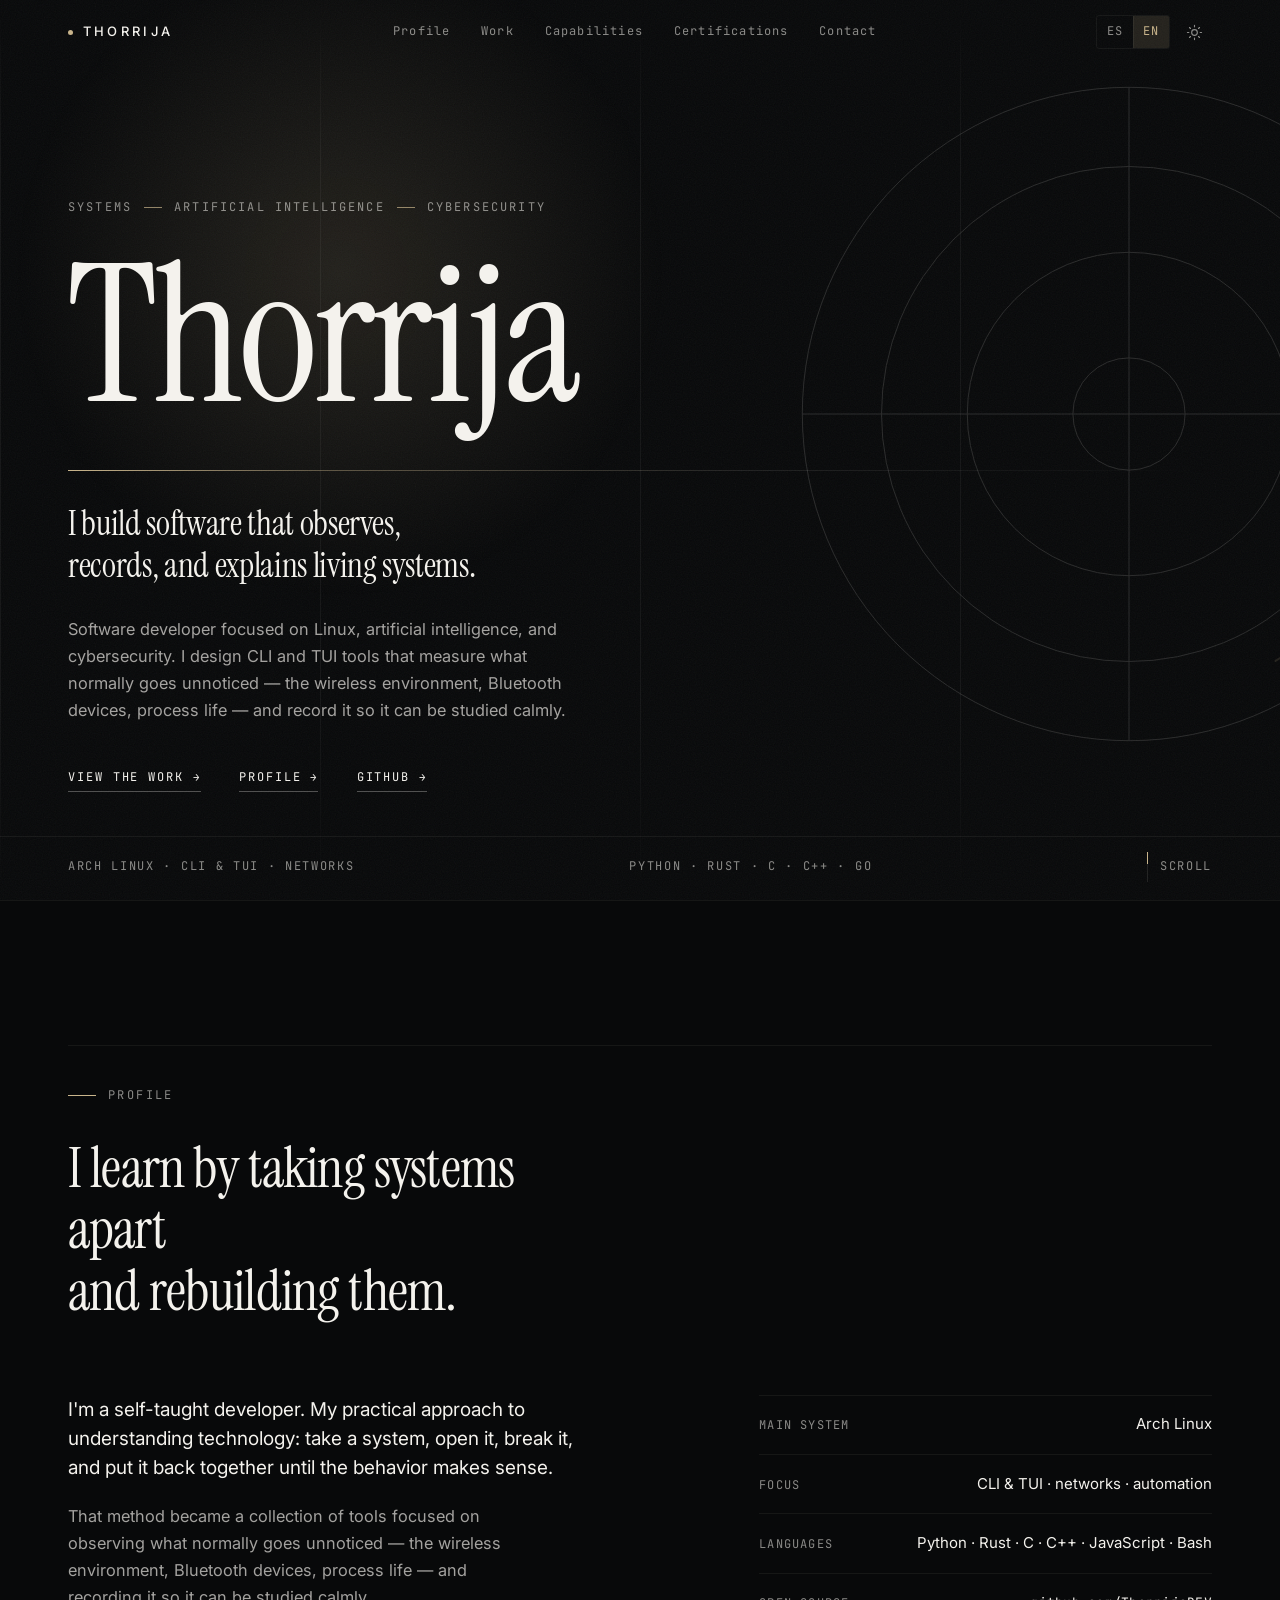
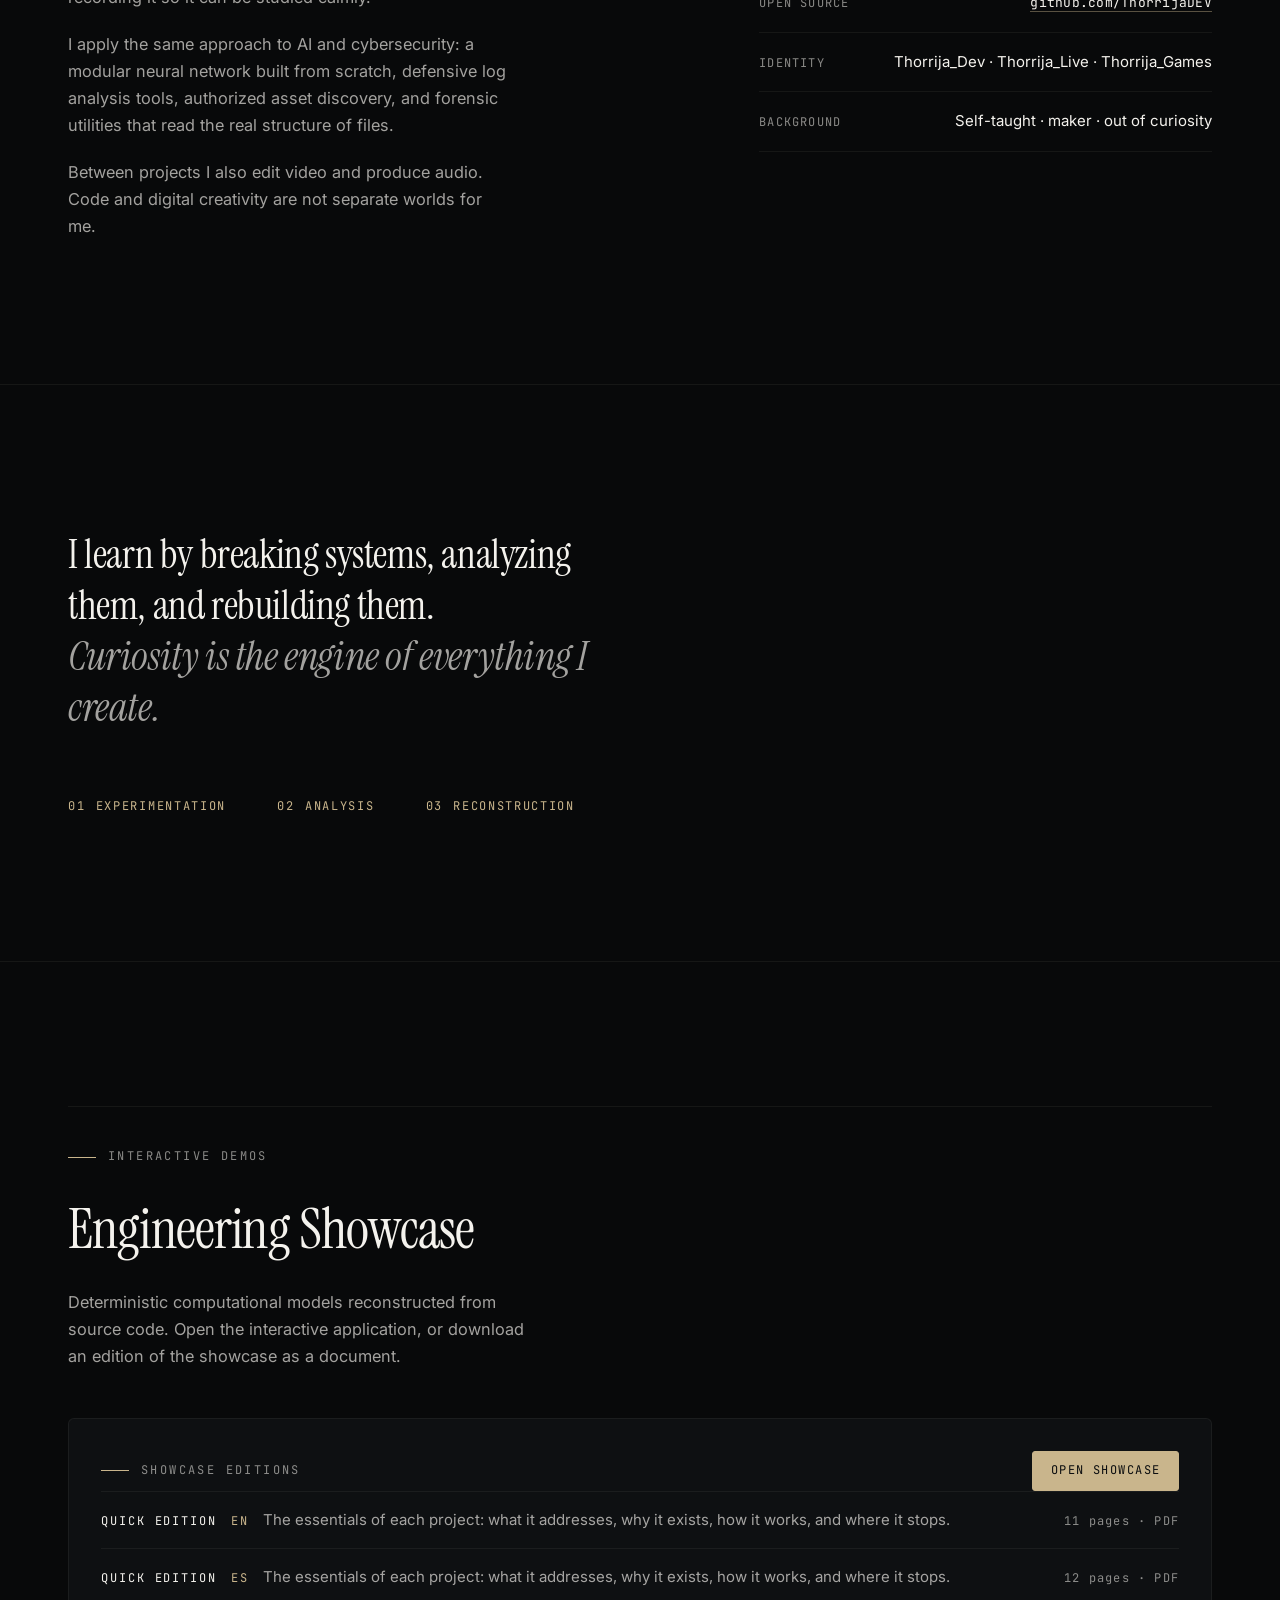
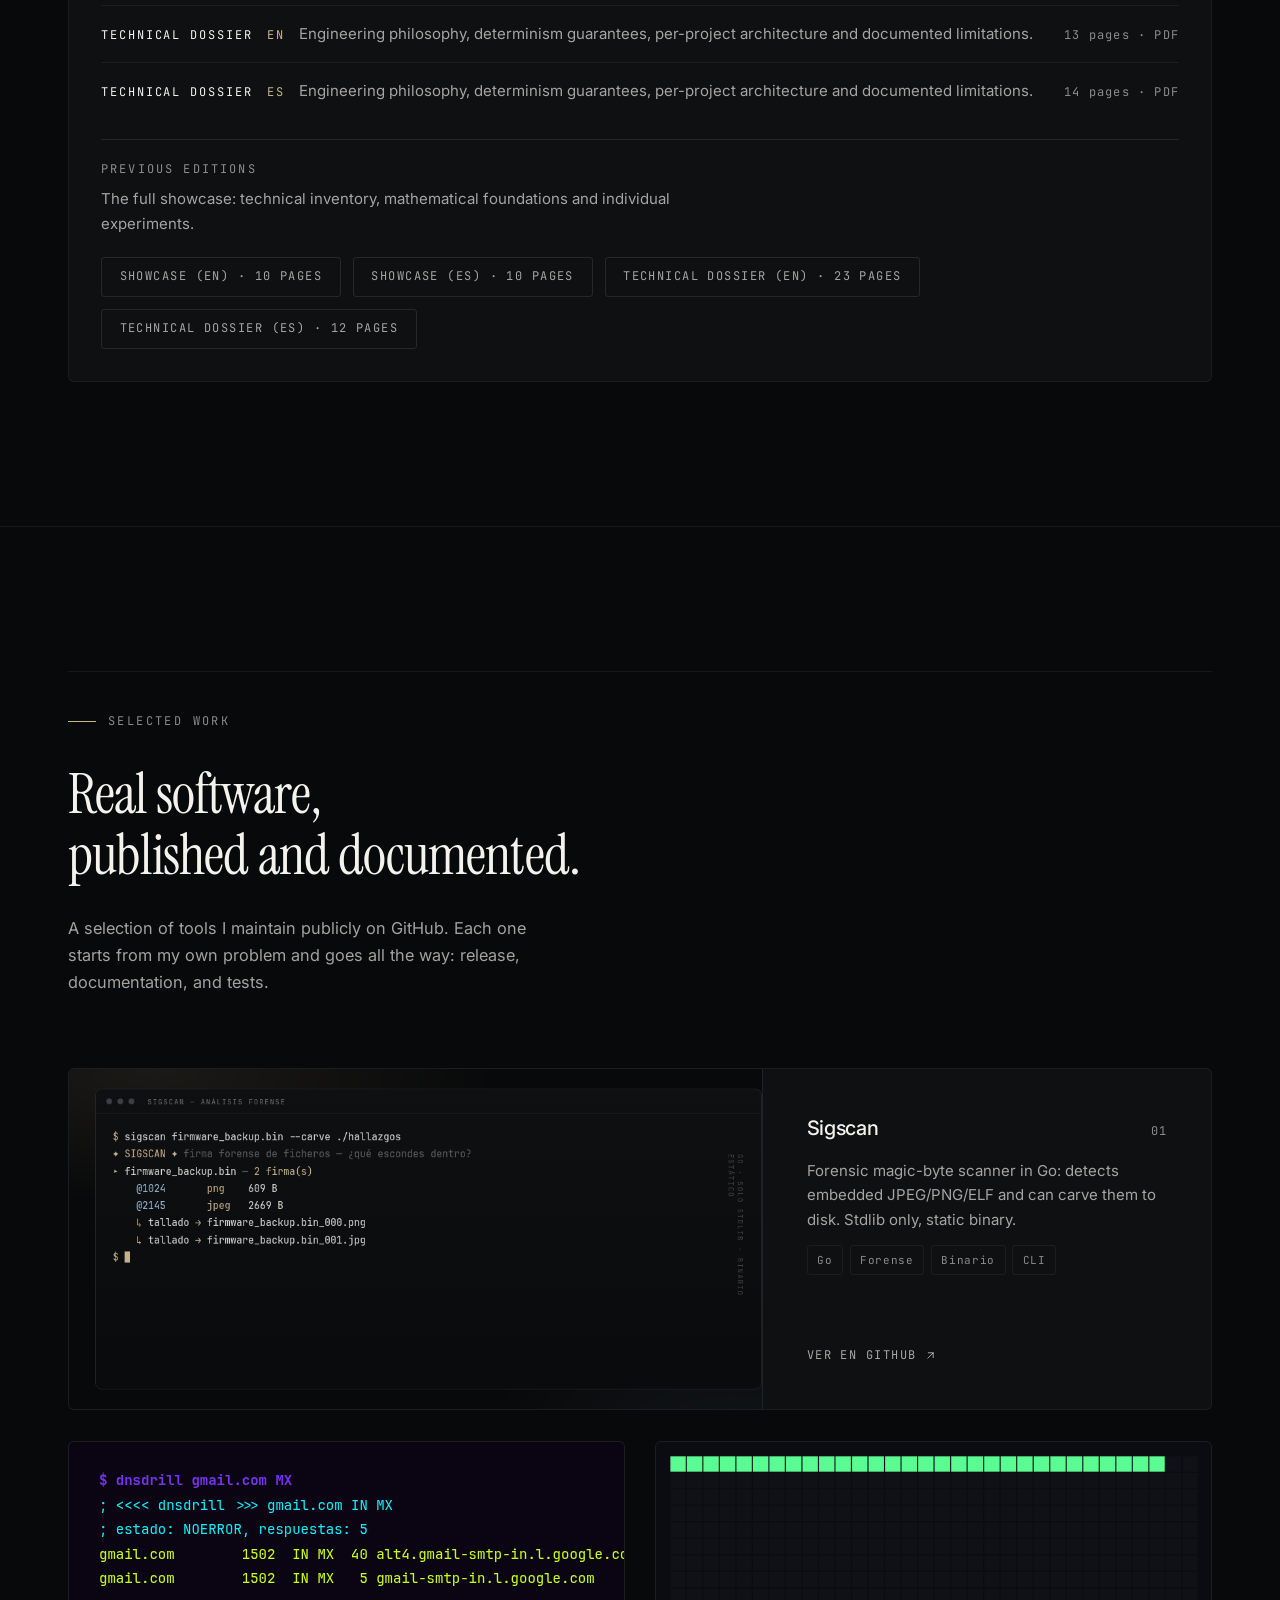
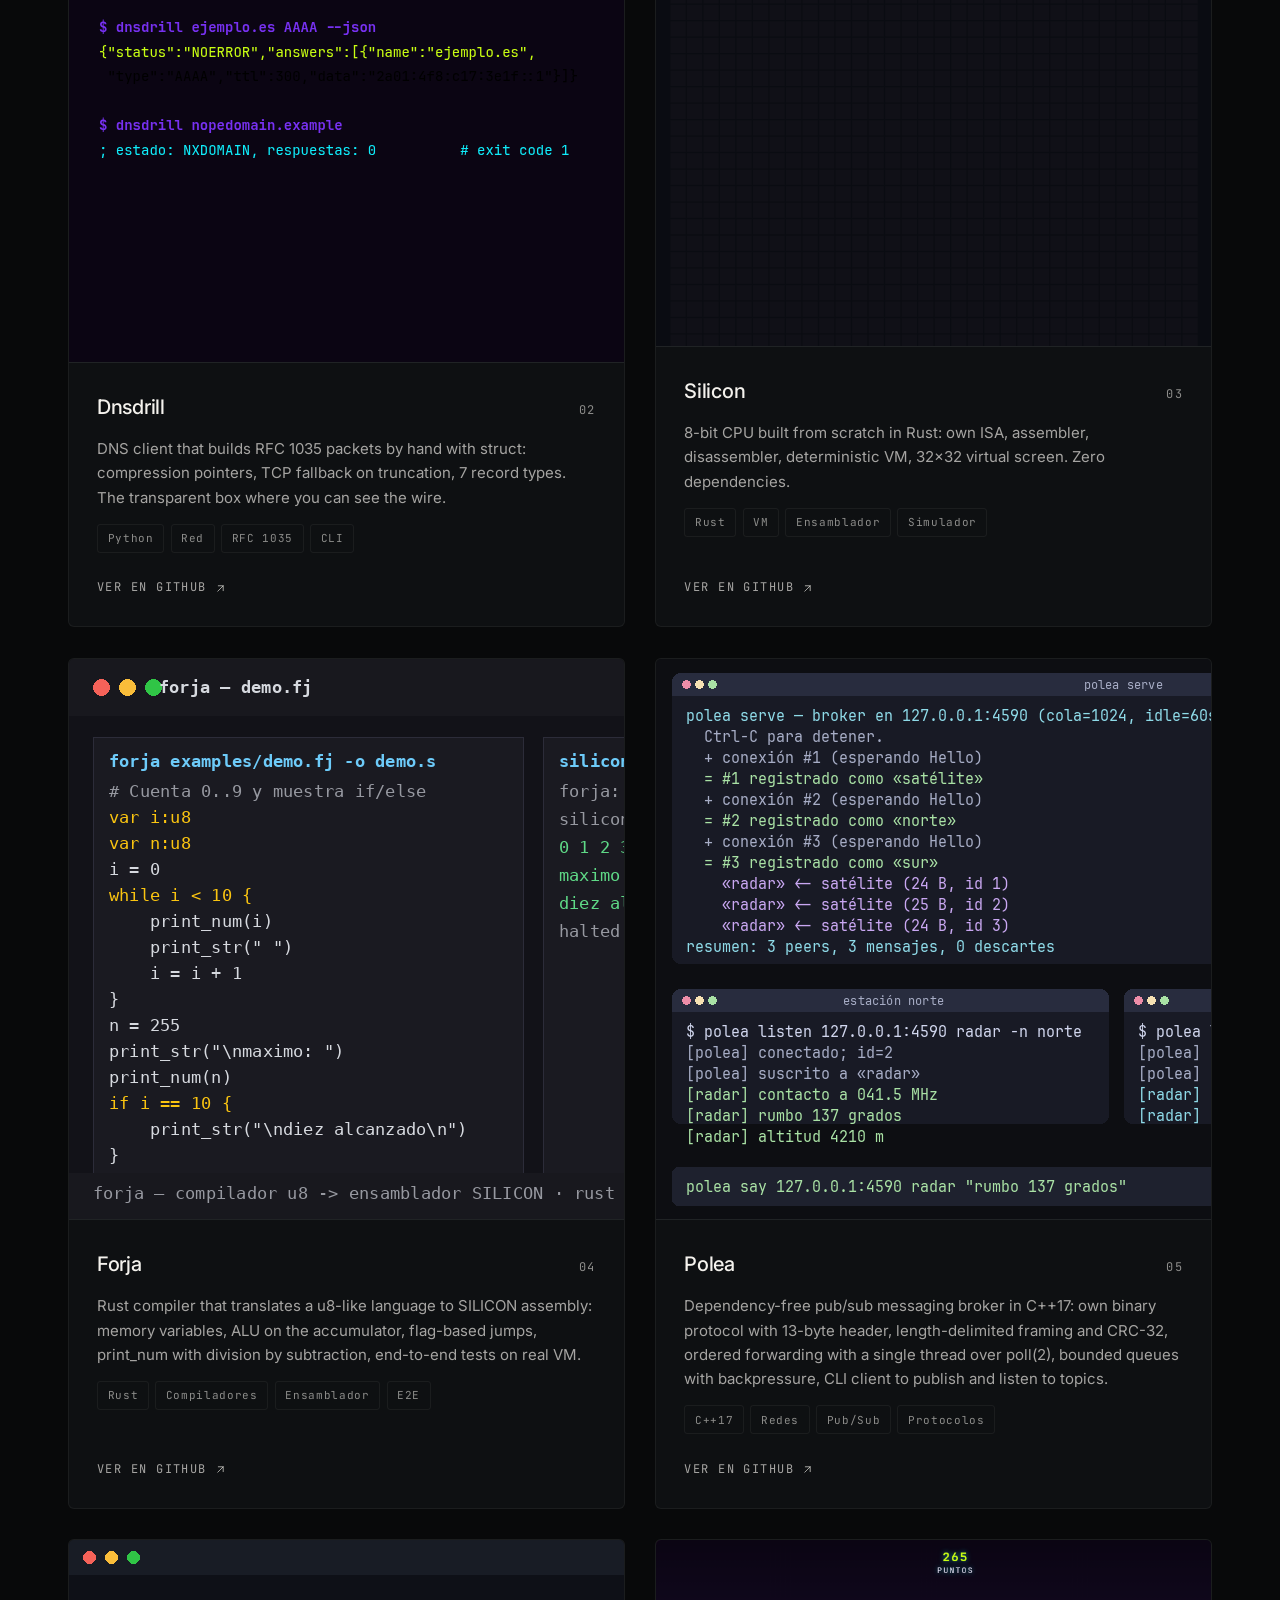
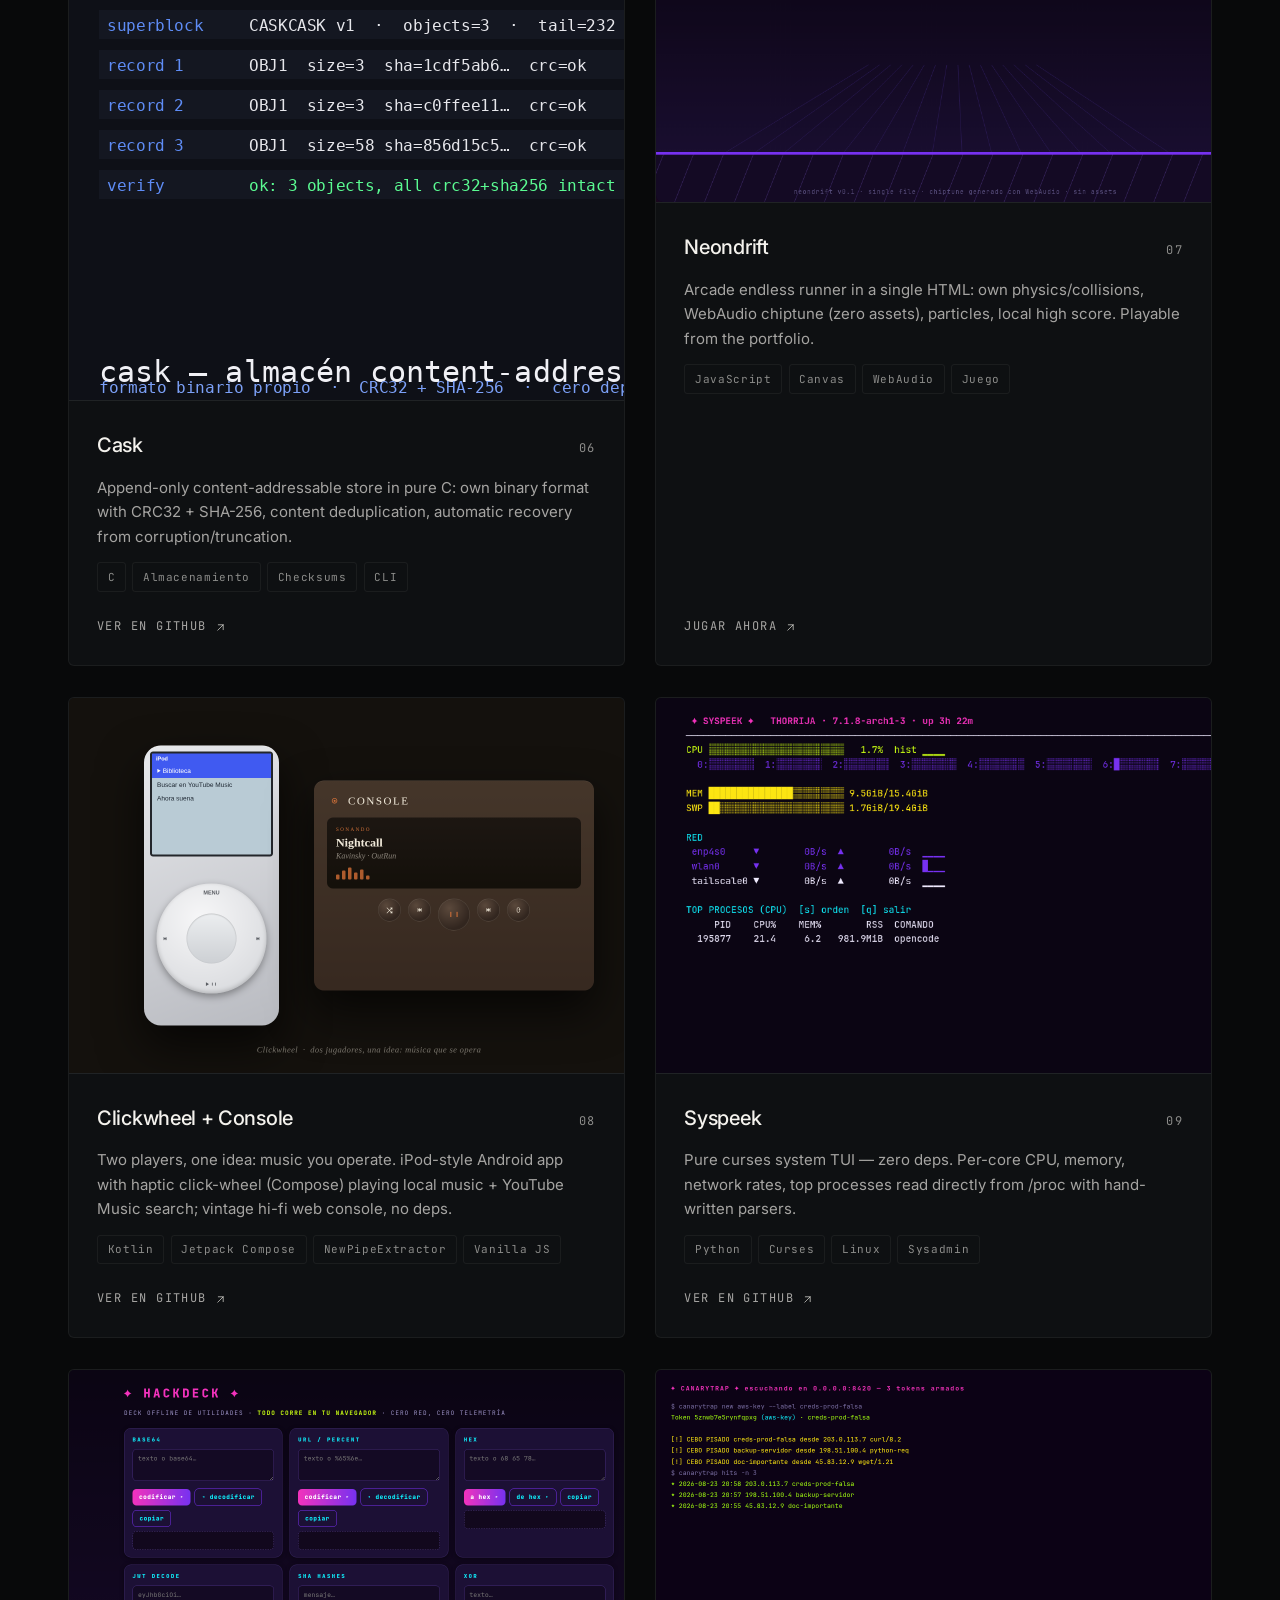
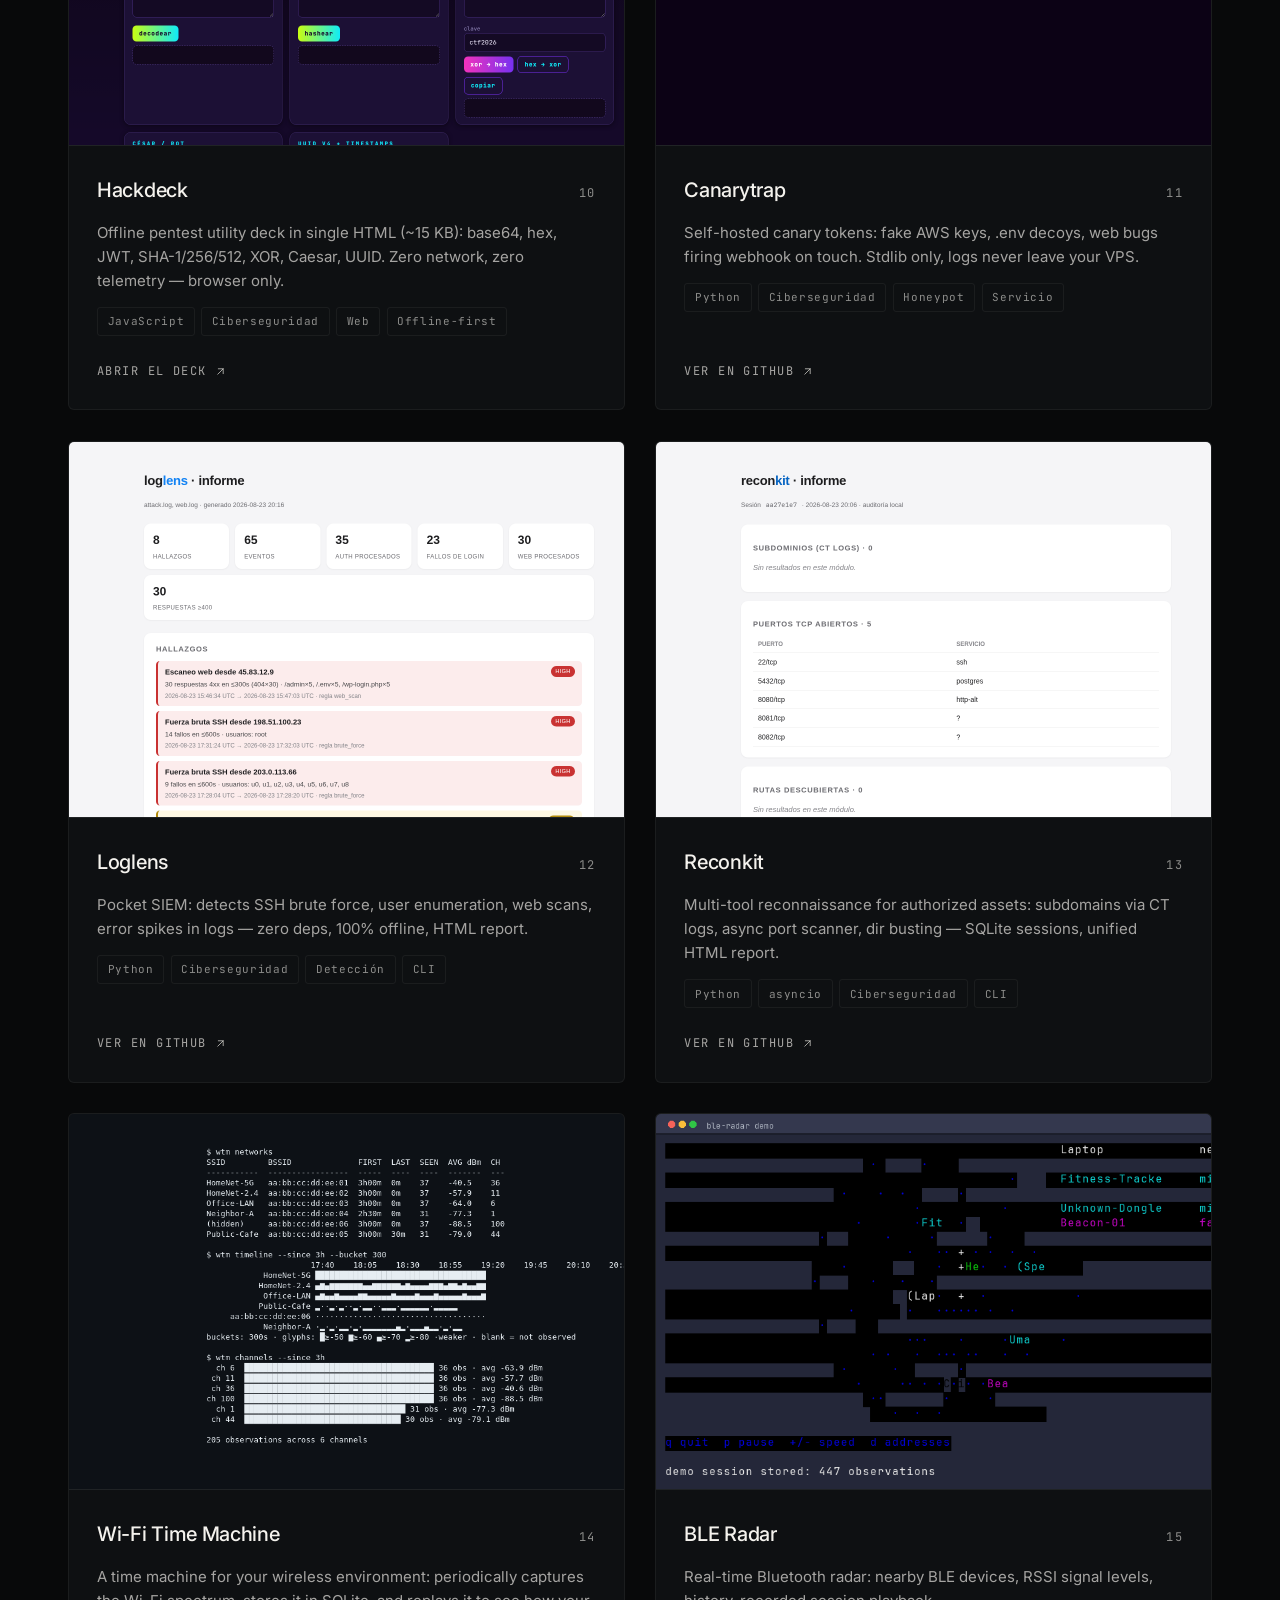
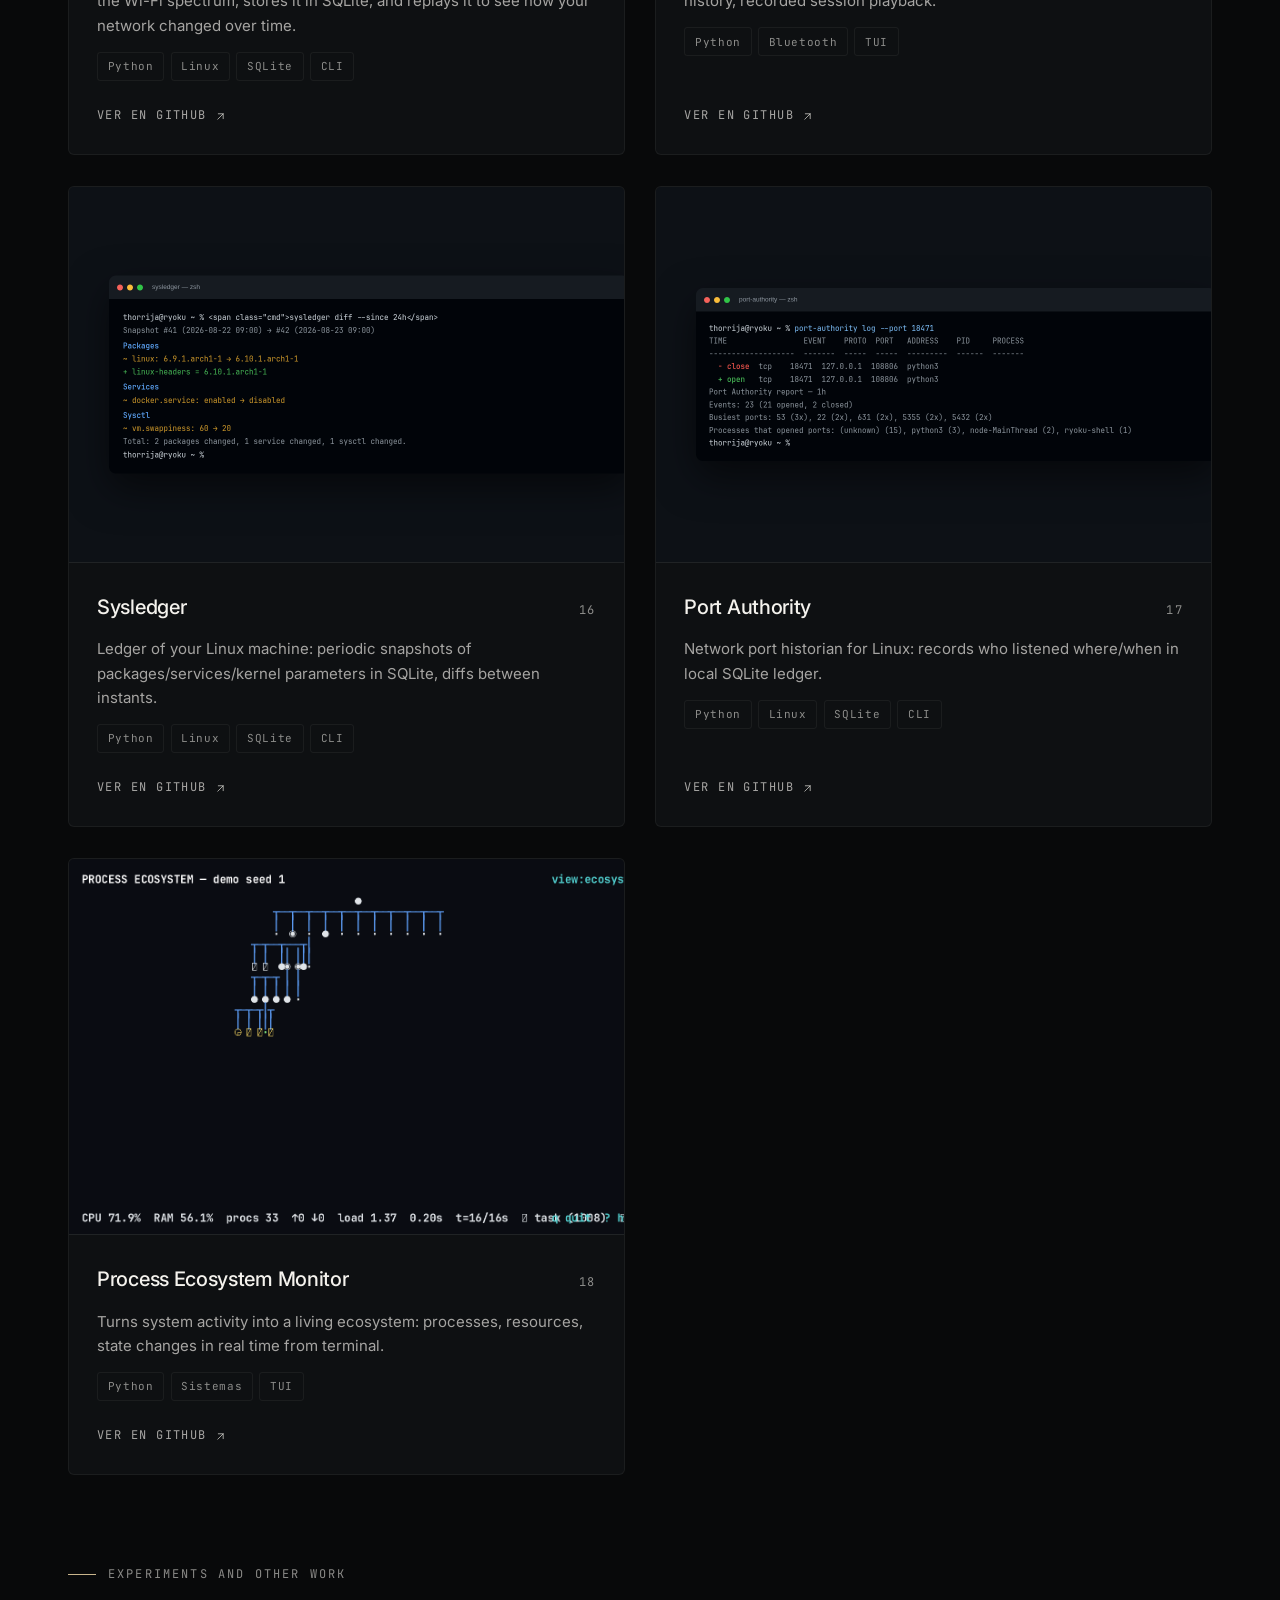
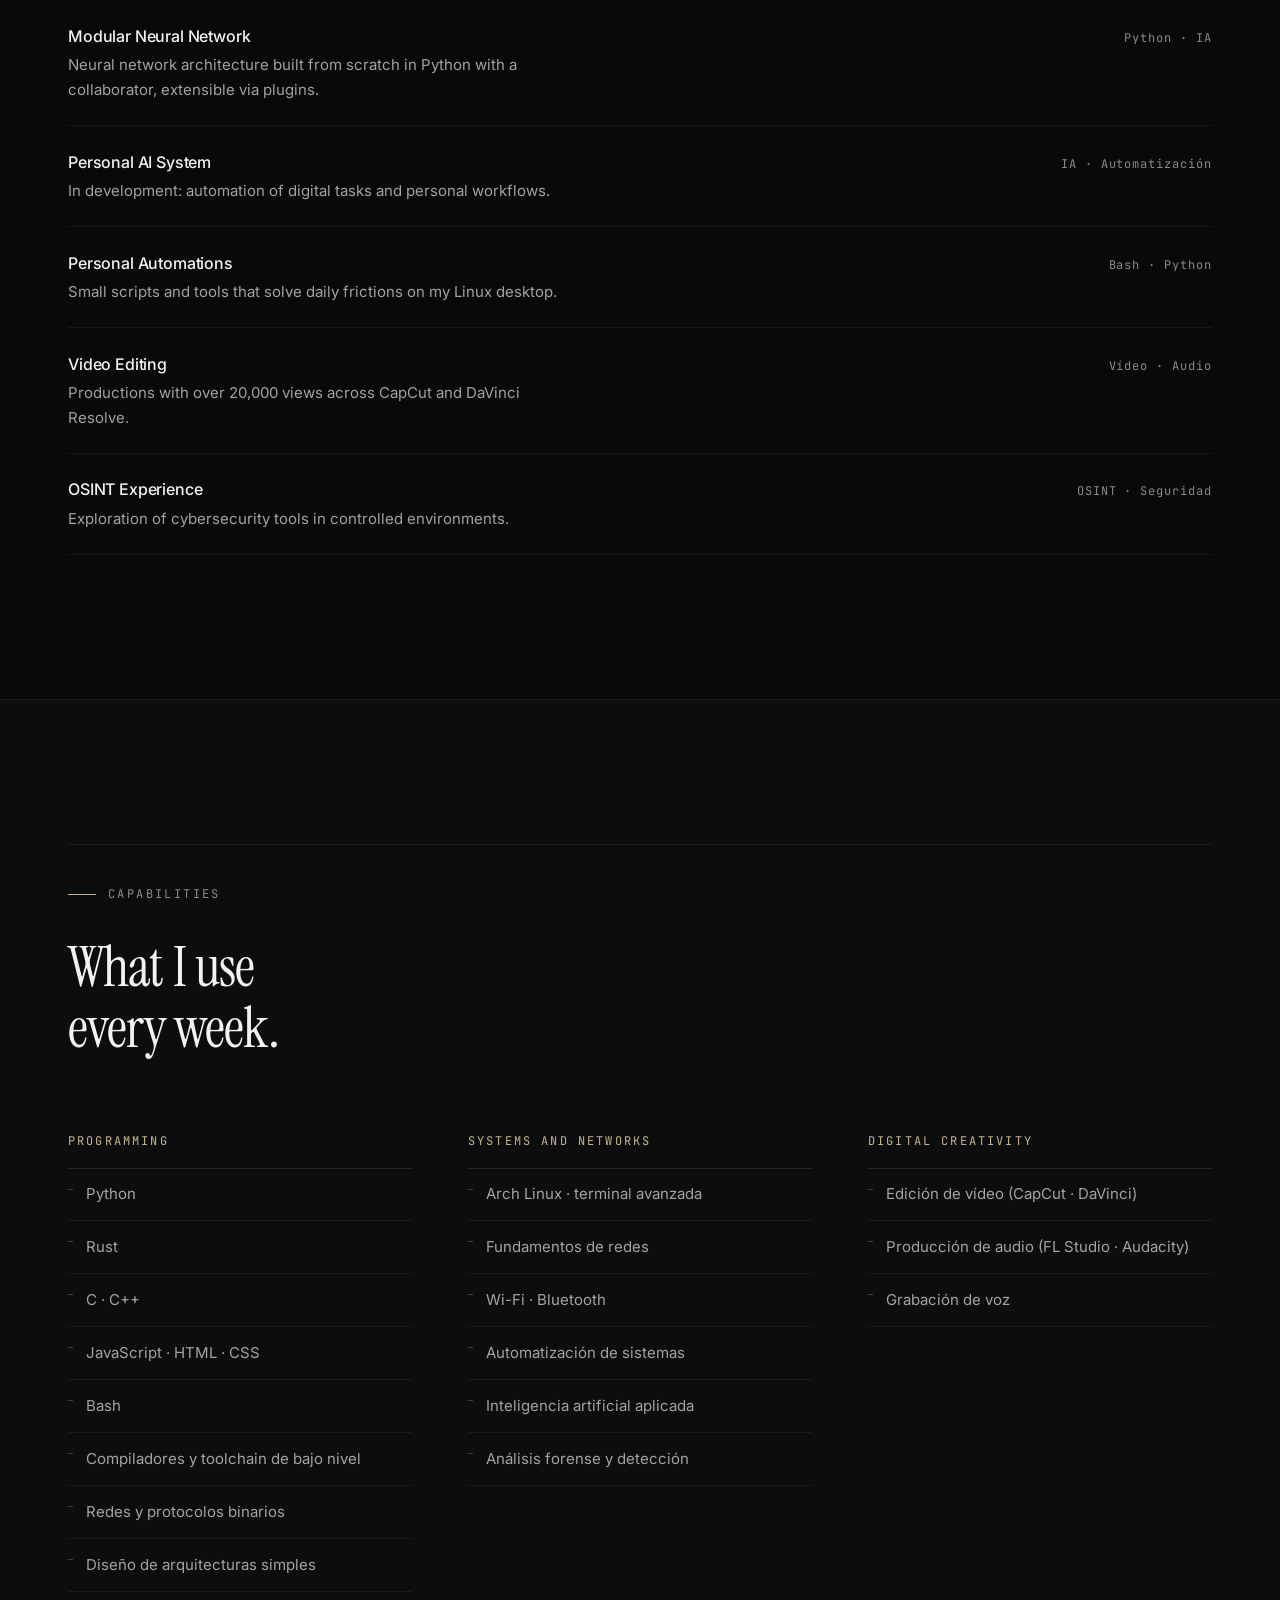
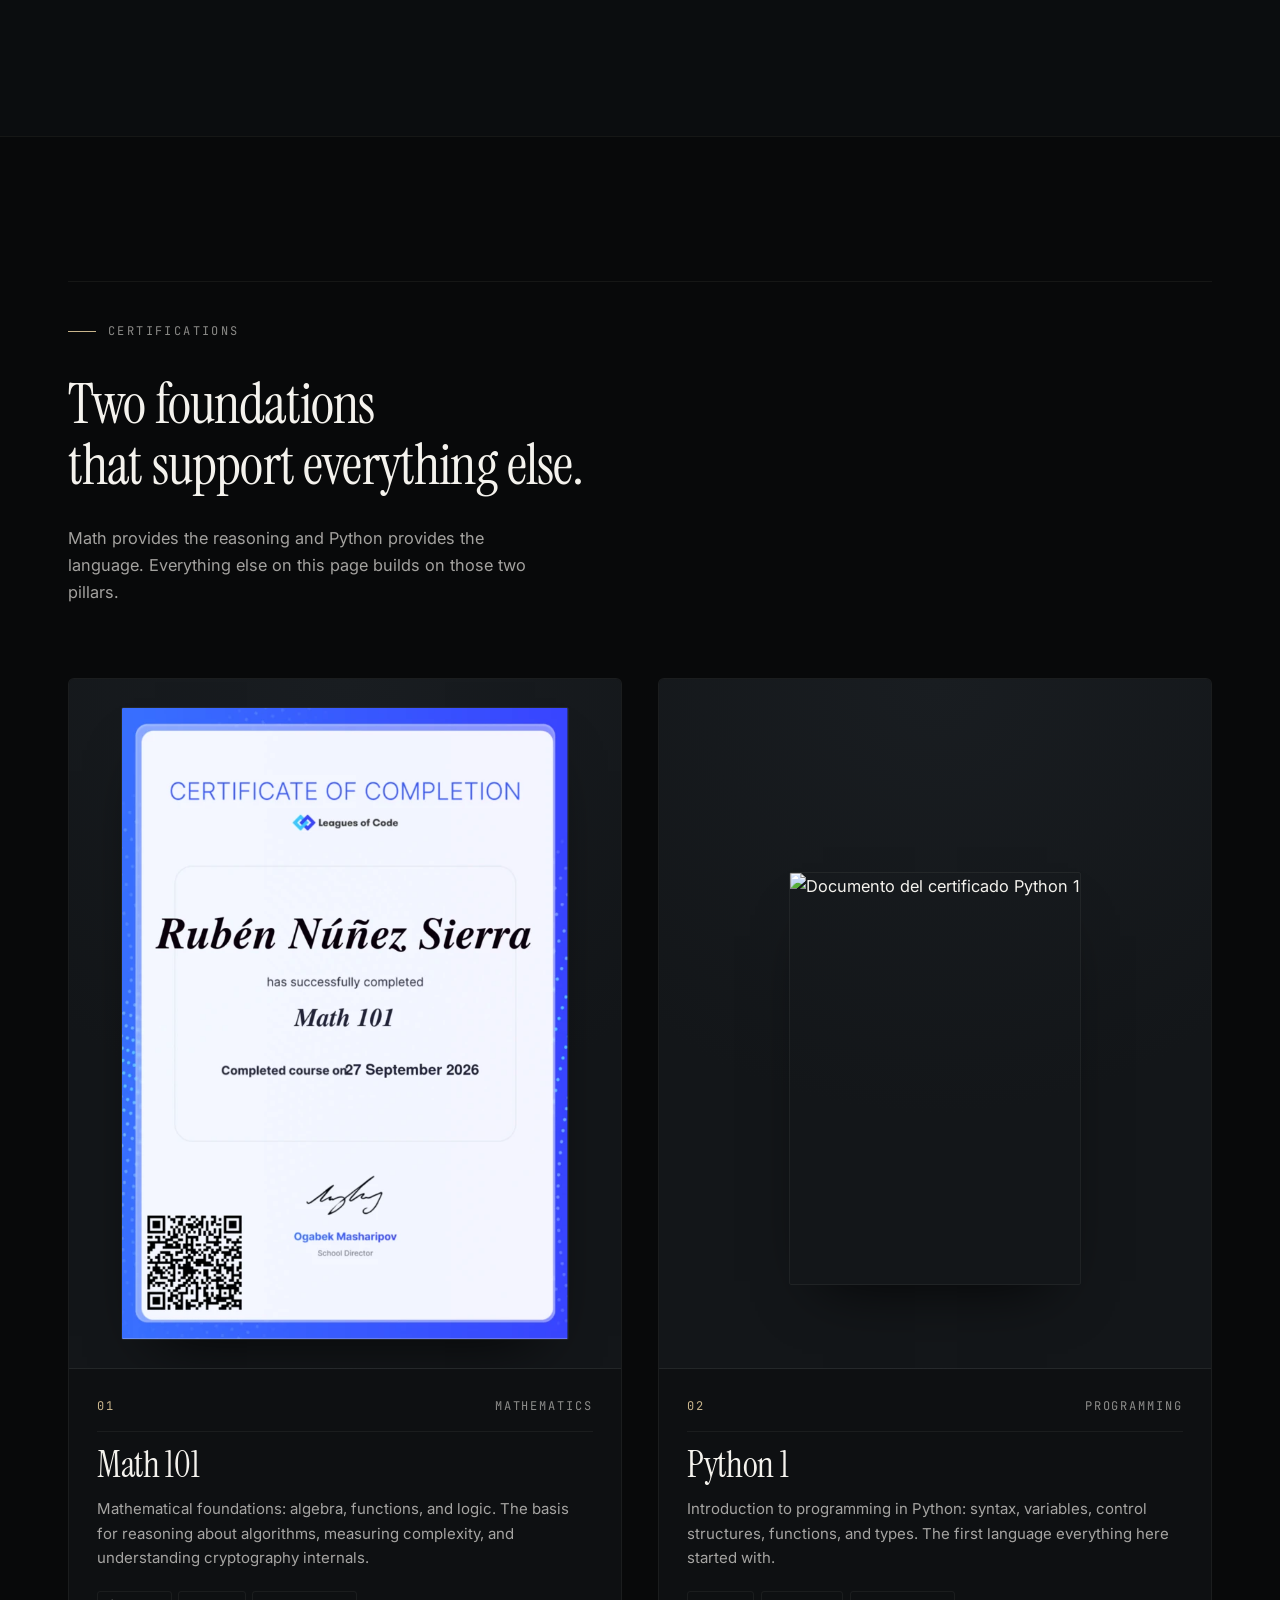
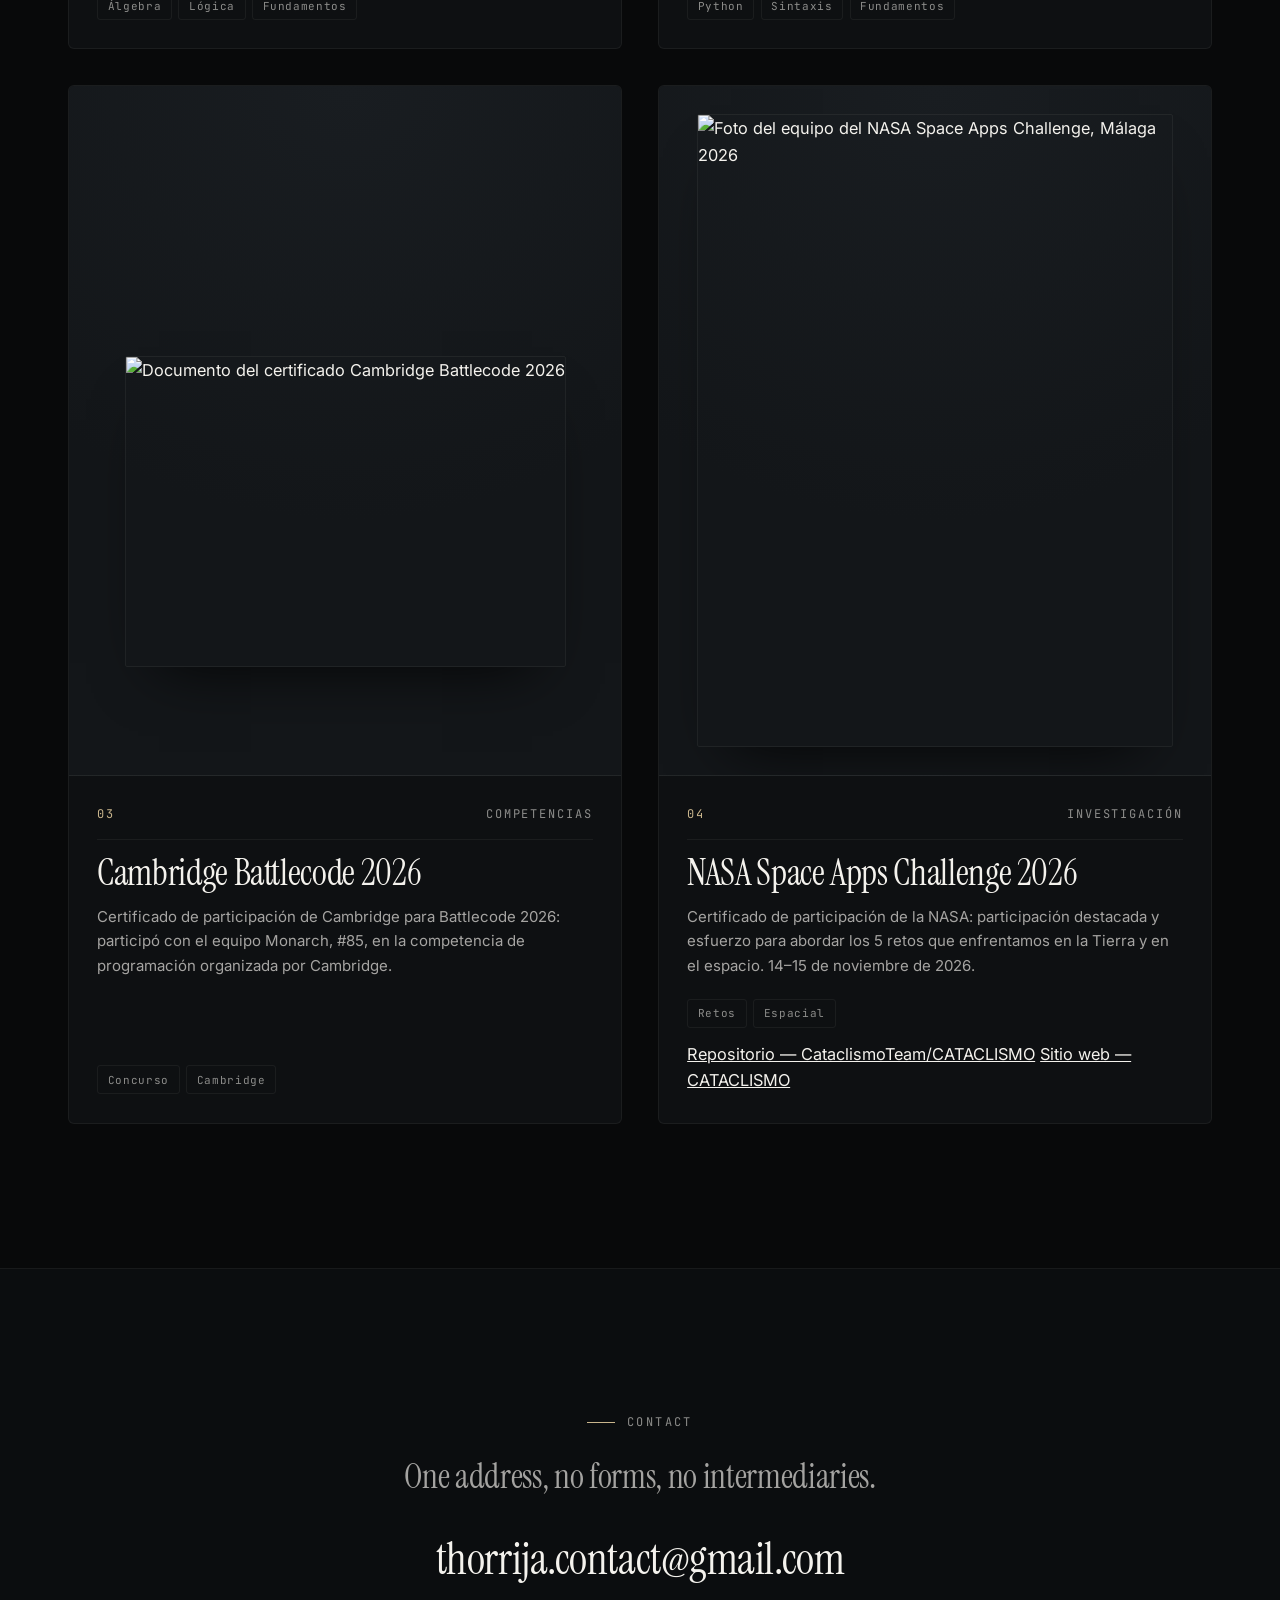
==== commit a81152ab: "Portafolio: certificados faltantes (Battlecode 2026, NASA Space Apps 2026) + foto del equipo NASA Sp" ====
--- a/index.html
+++ b/index.html
@@ -695,25 +695,13 @@
                     </article>
 
                     <article class="cred-card reveal delay-1">
-                        <!--
-                          Sin archivo de credencial disponible todavía.
-                          Para incorporar el original: sustituye este bloque por
-                              <a class="cred-visual" href="assets/certs/python-1.png" target="_blank" rel="noopener" aria-label="Abrir el archivo del certificado Python 1">
-                                  <picture>
-                                      <source srcset="assets/certs/python-1.webp" type="image/webp">
-                                      <img src="assets/certs/python-1.png" alt="Documento del certificado Python 1" loading="lazy" decoding="async" width="895" height="1268">
-                                  </picture>
-                                  <span class="cred-visual-cue" aria-hidden="true" data-i18n="cred_visual_open">Abrir archivo</span>
-                              </a>
-                          y guarda el fichero en assets/certs/.
-                        -->
-                        <div class="cred-visual is-empty" aria-hidden="true">
-                            <div class="cred-plate">
-                                <span class="cred-plate-rule"></span>
-                                <span class="cred-plate-line">Programación</span>
-                                <span class="cred-plate-rule"></span>
-                            </div>
-                        </div>
+                        <a class="cred-visual" href="assets/certs/python-1.png" target="_blank" rel="noopener" aria-label="Abrir el archivo del certificado Python 1">
+                            <picture>
+                                <source srcset="assets/certs/python-1.webp" type="image/webp">
+                                <img src="assets/certs/python-1.png" alt="Documento del certificado Python 1" loading="lazy" decoding="async" width="882" height="1250">
+                            </picture>
+                            <span class="cred-visual-cue" aria-hidden="true" data-i18n="cred_visual_open">Abrir archivo</span>
+                        </a>
                         <div class="cred-body">
                             <div class="cred-meta">
                                 <span class="cred-index">02</span>
@@ -724,6 +712,52 @@
                             <ul class="tag-row" role="list">
                                 <li>Python</li><li>Sintaxis</li><li>Fundamentos</li>
                             </ul>
+                        </div>
+                    </article>
+
+                    <article class="cred-card reveal delay-2">
+                        <a class="cred-visual" href="assets/certs/cambridge-battlecode-2026.png" target="_blank" rel="noopener" aria-label="Abrir el archivo del certificado Cambridge Battlecode 2026">
+                            <picture>
+                                <source srcset="assets/certs/cambridge-battlecode-2026.webp" type="image/webp">
+                                <img src="assets/certs/cambridge-battlecode-2026.png" alt="Documento del certificado Cambridge Battlecode 2026" loading="lazy" decoding="async" width="1600" height="1127">
+                            </picture>
+                            <span class="cred-visual-cue" aria-hidden="true" data-i18n="cred_visual_open">Abrir archivo</span>
+                        </a>
+                        <div class="cred-body">
+                            <div class="cred-meta">
+                                <span class="cred-index">03</span>
+                                <span class="cred-field" data-i18n="certs_field_cambc">Competencias</span>
+                            </div>
+                            <h3 class="cred-name" data-i18n="certs_name_cambc">Cambridge Battlecode 2026</h3>
+                            <p class="cred-desc" data-i18n="certs_desc_cambc">Certificado de participación de Cambridge para Battlecode 2026: participó con el equipo Monarch, #85, en la competencia de programación organizada por Cambridge.</p>
+                            <ul class="tag-row" role="list">
+                                <li>Concurso</li><li>Cambridge</li>
+                            </ul>
+                        </div>
+                    </article>
+
+                    <article class="cred-card reveal delay-3">
+                        <a class="cred-visual" href="assets/certs/foto_equipo_nasa_spaceapps_malaga_2026.jpeg" target="_blank" rel="noopener" aria-label="Abrir la foto del equipo del NASA Space Apps Challenge de Málaga, 2026">
+                            <picture>
+                                <source srcset="assets/certs/foto_equipo_nasa_spaceapps_malaga_2026.webp" type="image/webp">
+                                <img src="assets/certs/foto_equipo_nasa_spaceapps_malaga_2026.jpeg" alt="Foto del equipo del NASA Space Apps Challenge, Málaga 2026" loading="lazy" decoding="async" width="1200" height="1600">
+                            </picture>
+                            <span class="cred-visual-cue" aria-hidden="true" data-i18n="cred_visual_open">Abrir archivo</span>
+                        </a>
+                        <div class="cred-body">
+                            <div class="cred-meta">
+                                <span class="cred-index">04</span>
+                                <span class="cred-field" data-i18n="certs_field_nasa">Investigación</span>
+                            </div>
+                            <h3 class="cred-name" data-i18n="certs_name_nasa">NASA Space Apps Challenge 2026</h3>
+                            <p class="cred-desc" data-i18n="certs_desc_nasa">Certificado de participación de la NASA: participación destacada y esfuerzo para abordar los 5 retos que enfrentamos en la Tierra y en el espacio. 14–15 de noviembre de 2026.</p>
+                            <ul class="tag-row" role="list">
+                                <li>Retos</li><li>Espacial</li>
+                            </ul>
+                            <div class="cred-links">
+                                <a class="cred-link" href="https://github.com/CataclismoTeam/CATACLISMO" target="_blank" rel="noopener" data-i18n="certs_link_repo">Repositorio — CataclismoTeam/CATACLISMO</a>
+                                <a class="cred-link" href="https://cataclismoteam.github.io/CATACLISMO/" target="_blank" rel="noopener" data-i18n="certs_link_site">Sitio web — CATACLISMO</a>
+                            </div>
                         </div>
                     </article>
                 </div>
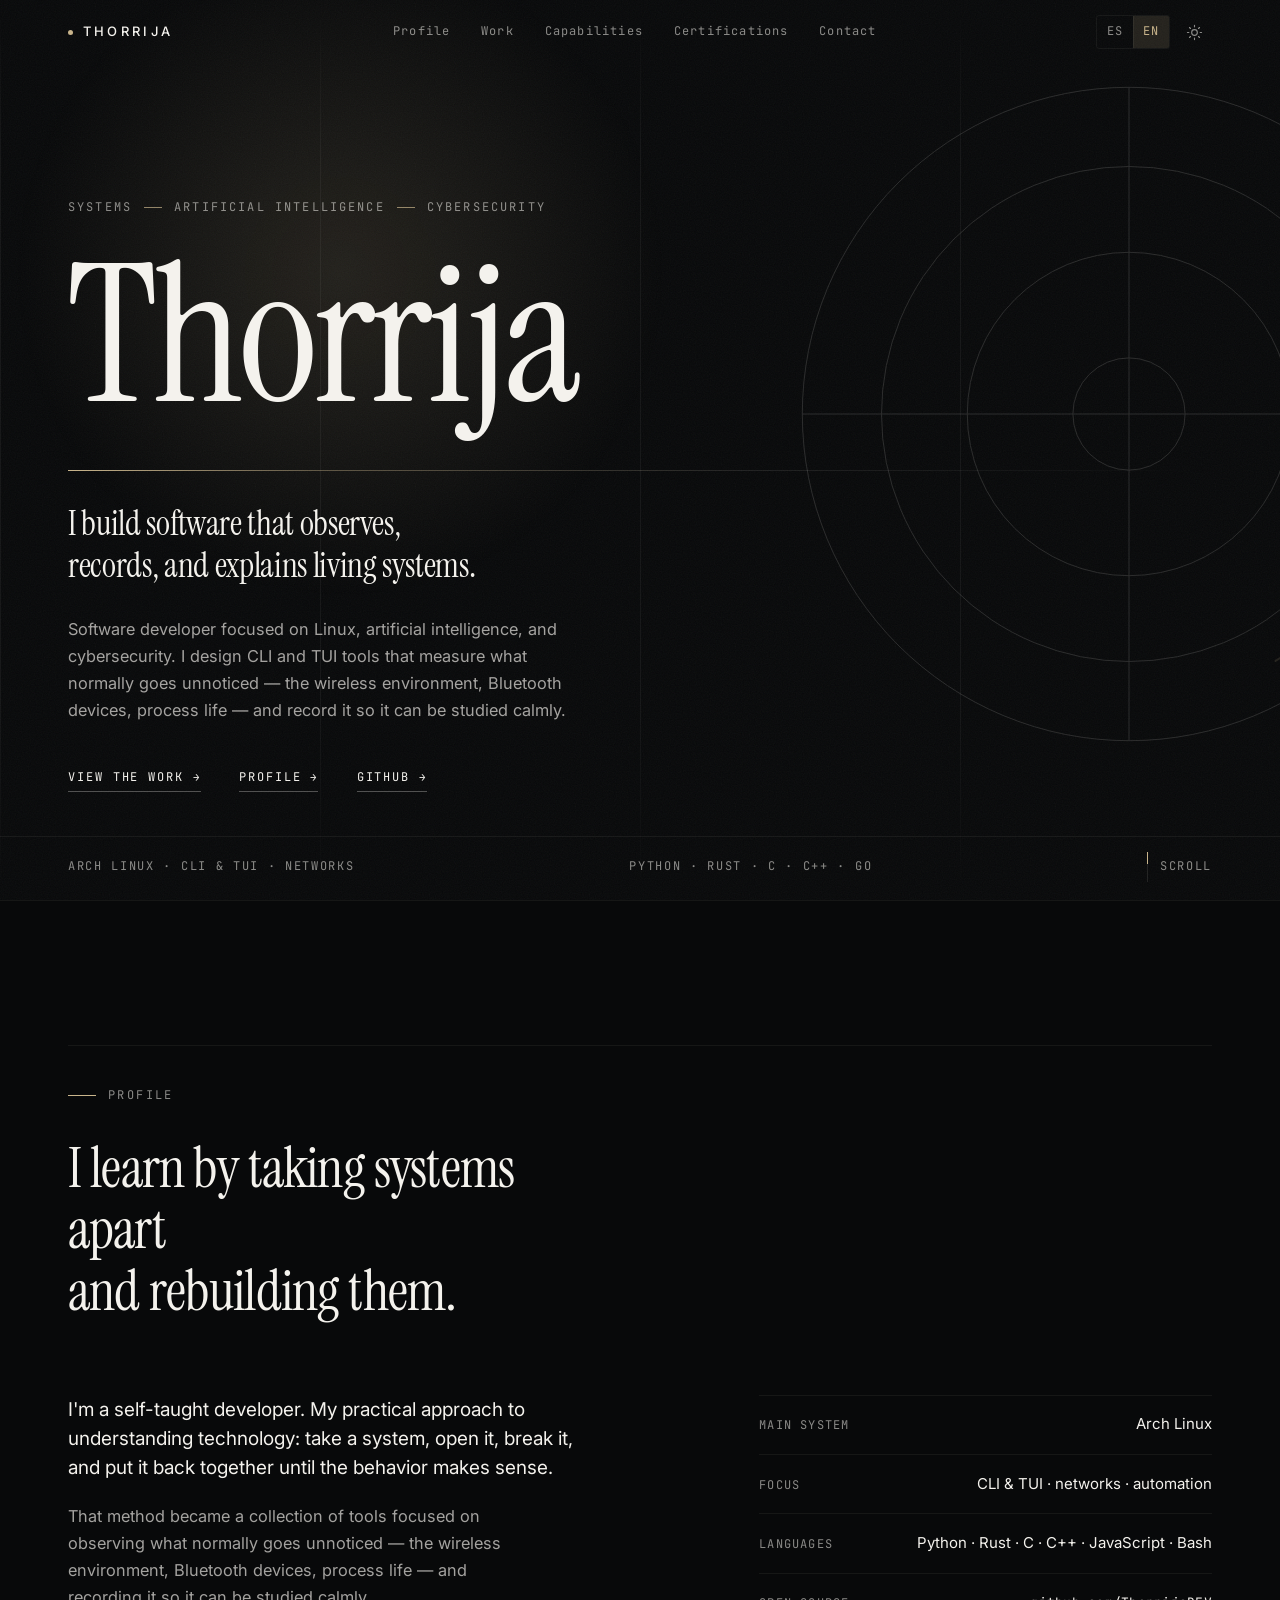
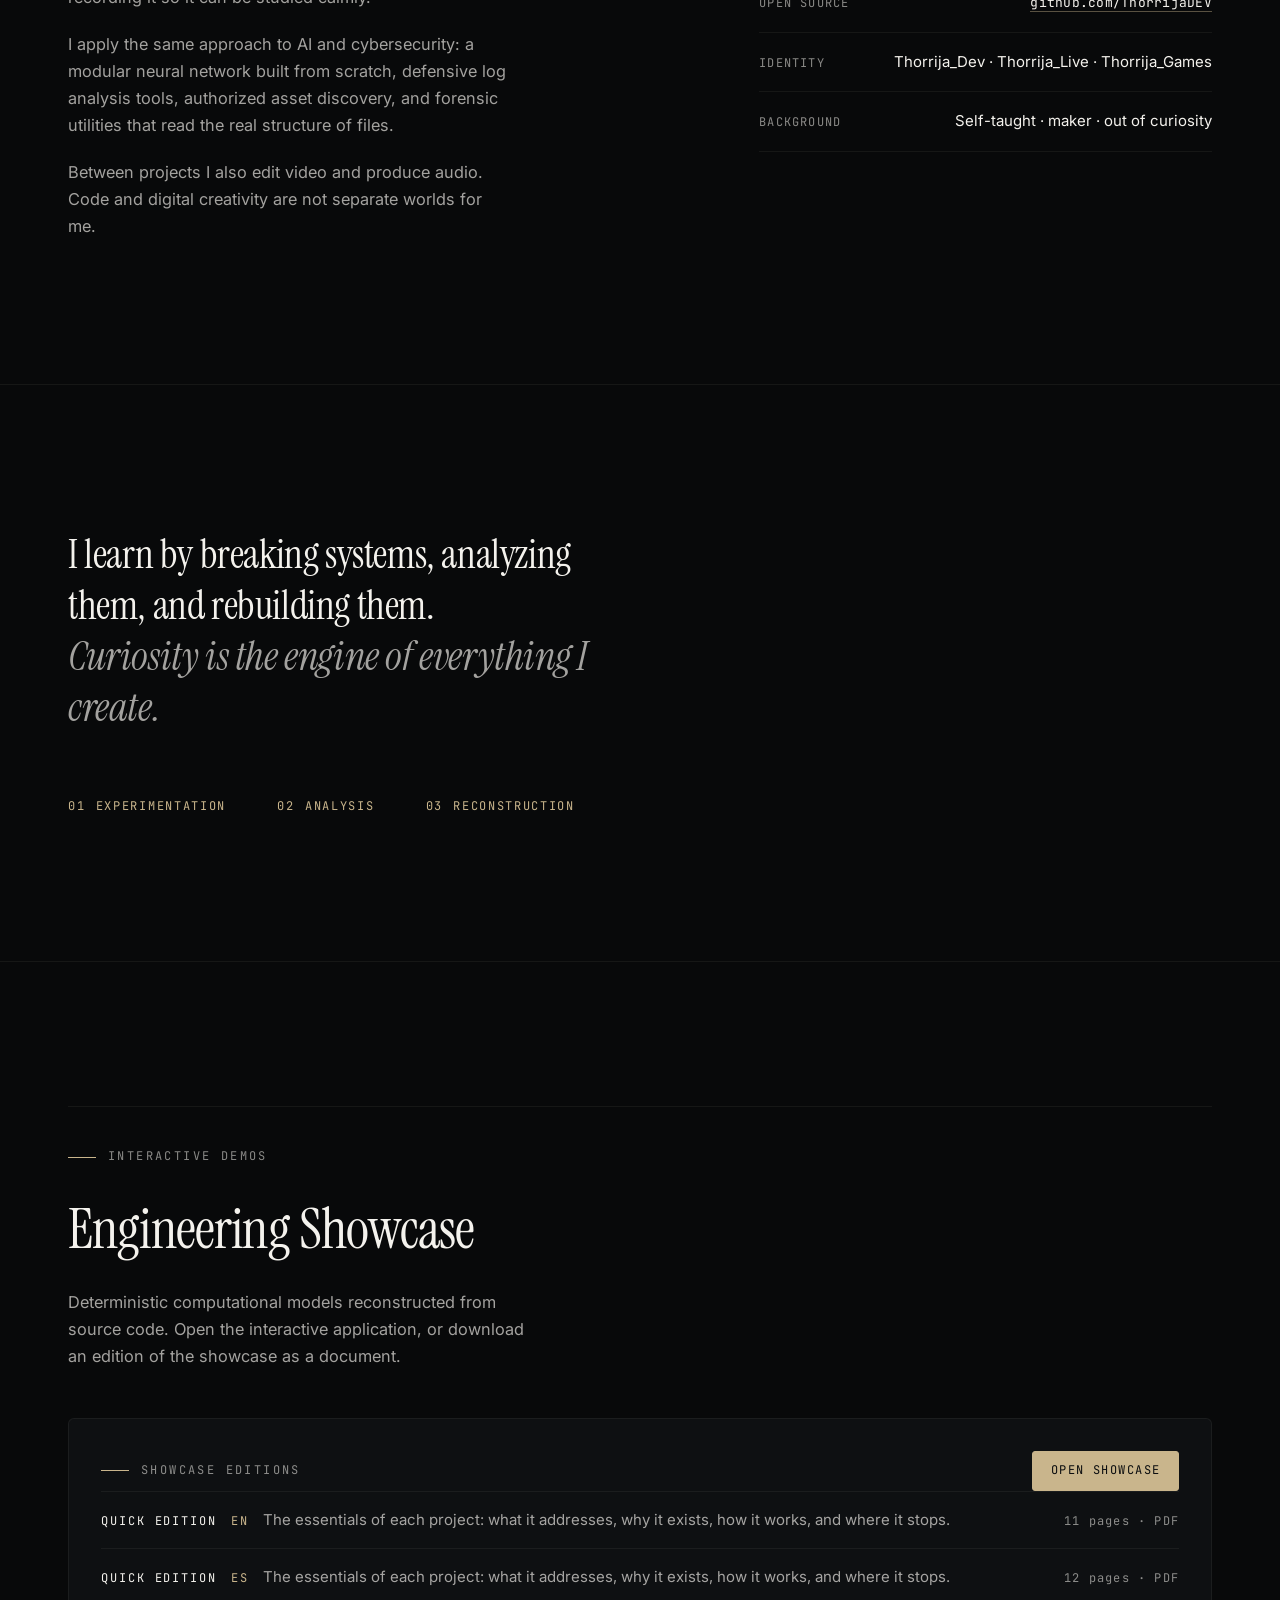
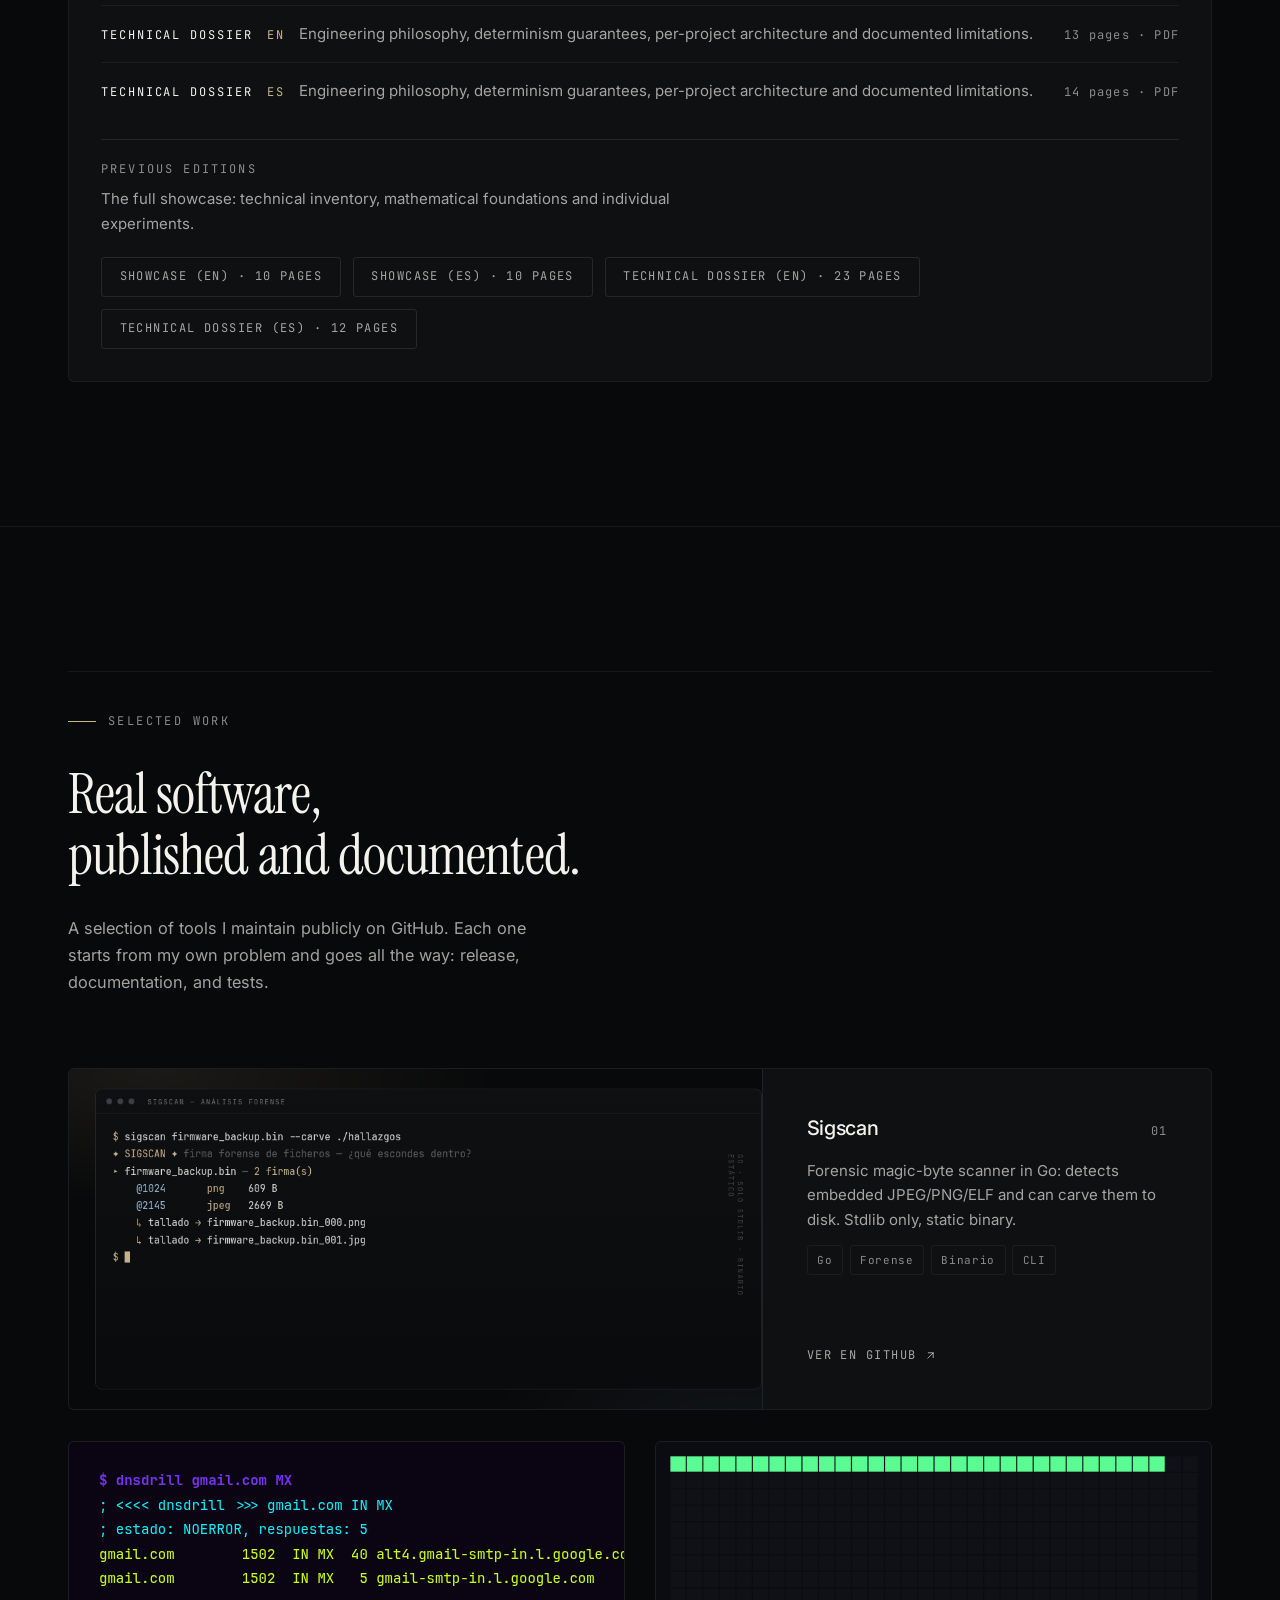
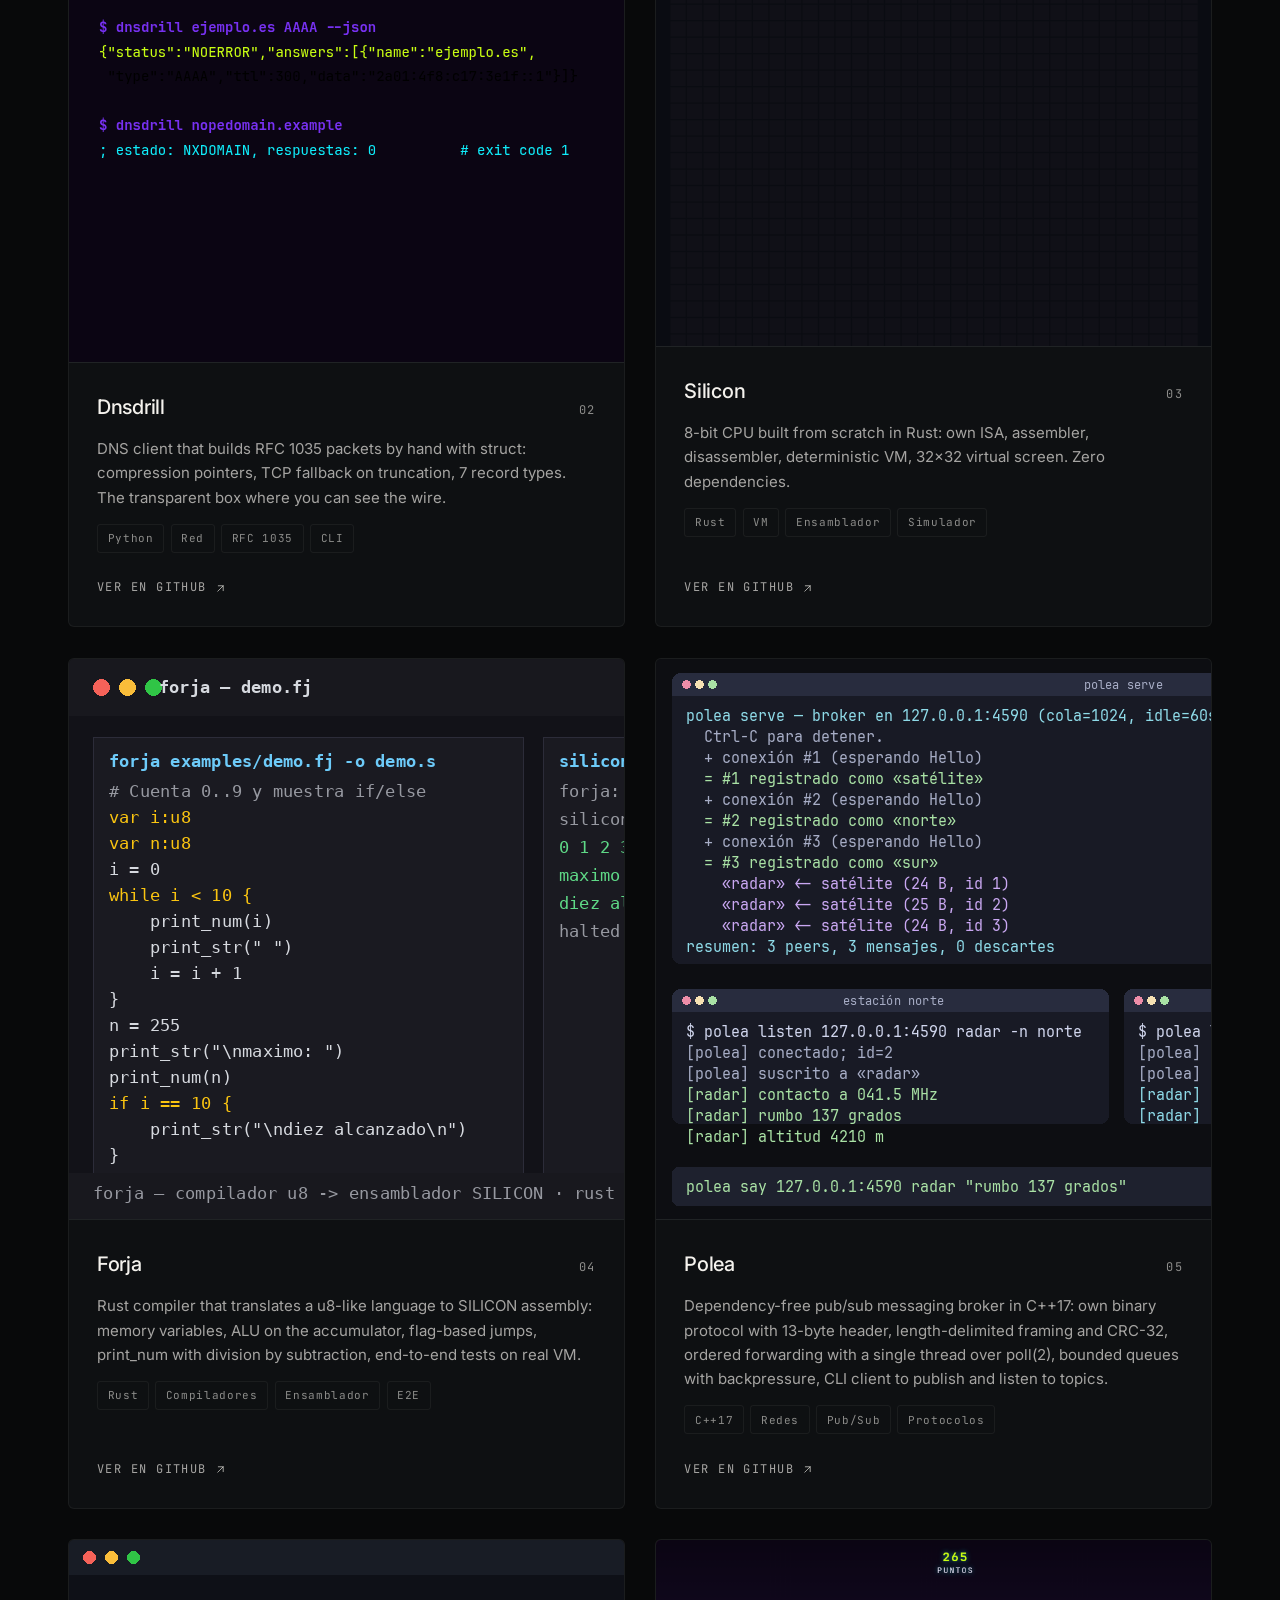
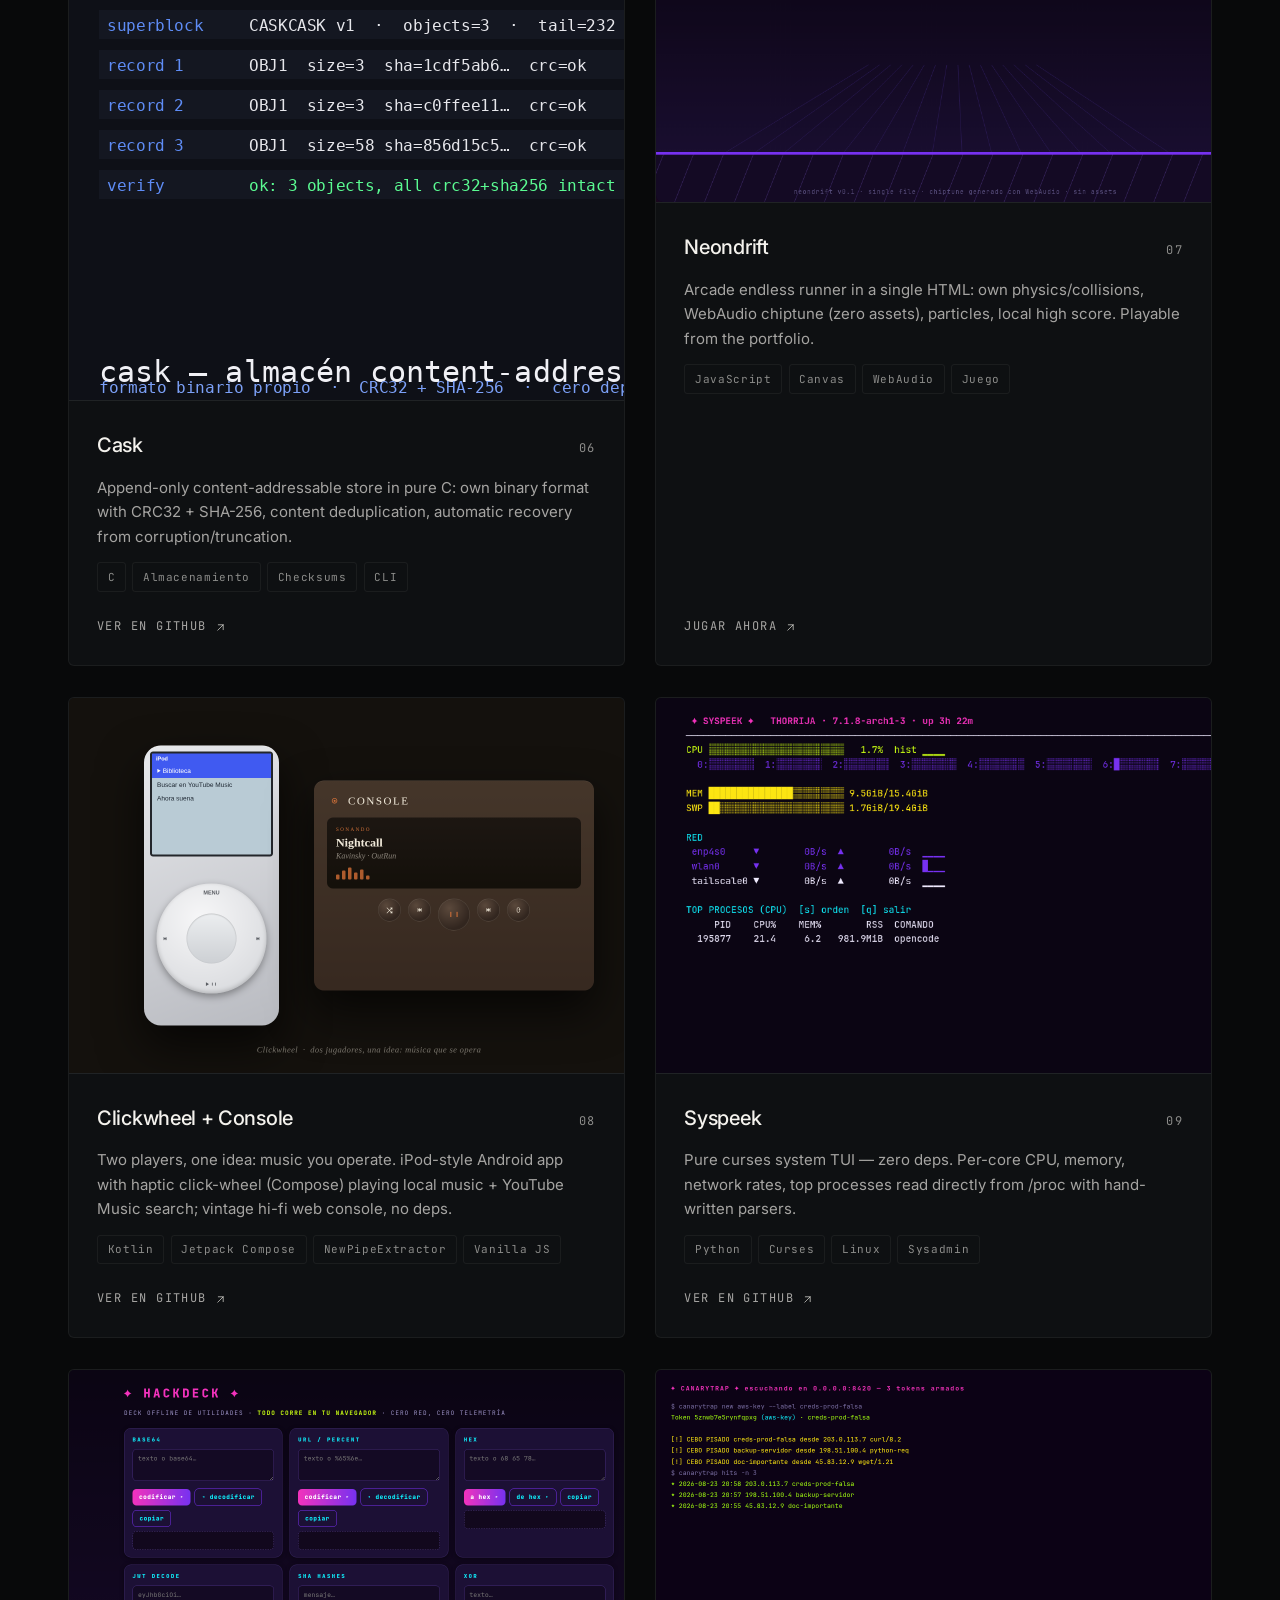
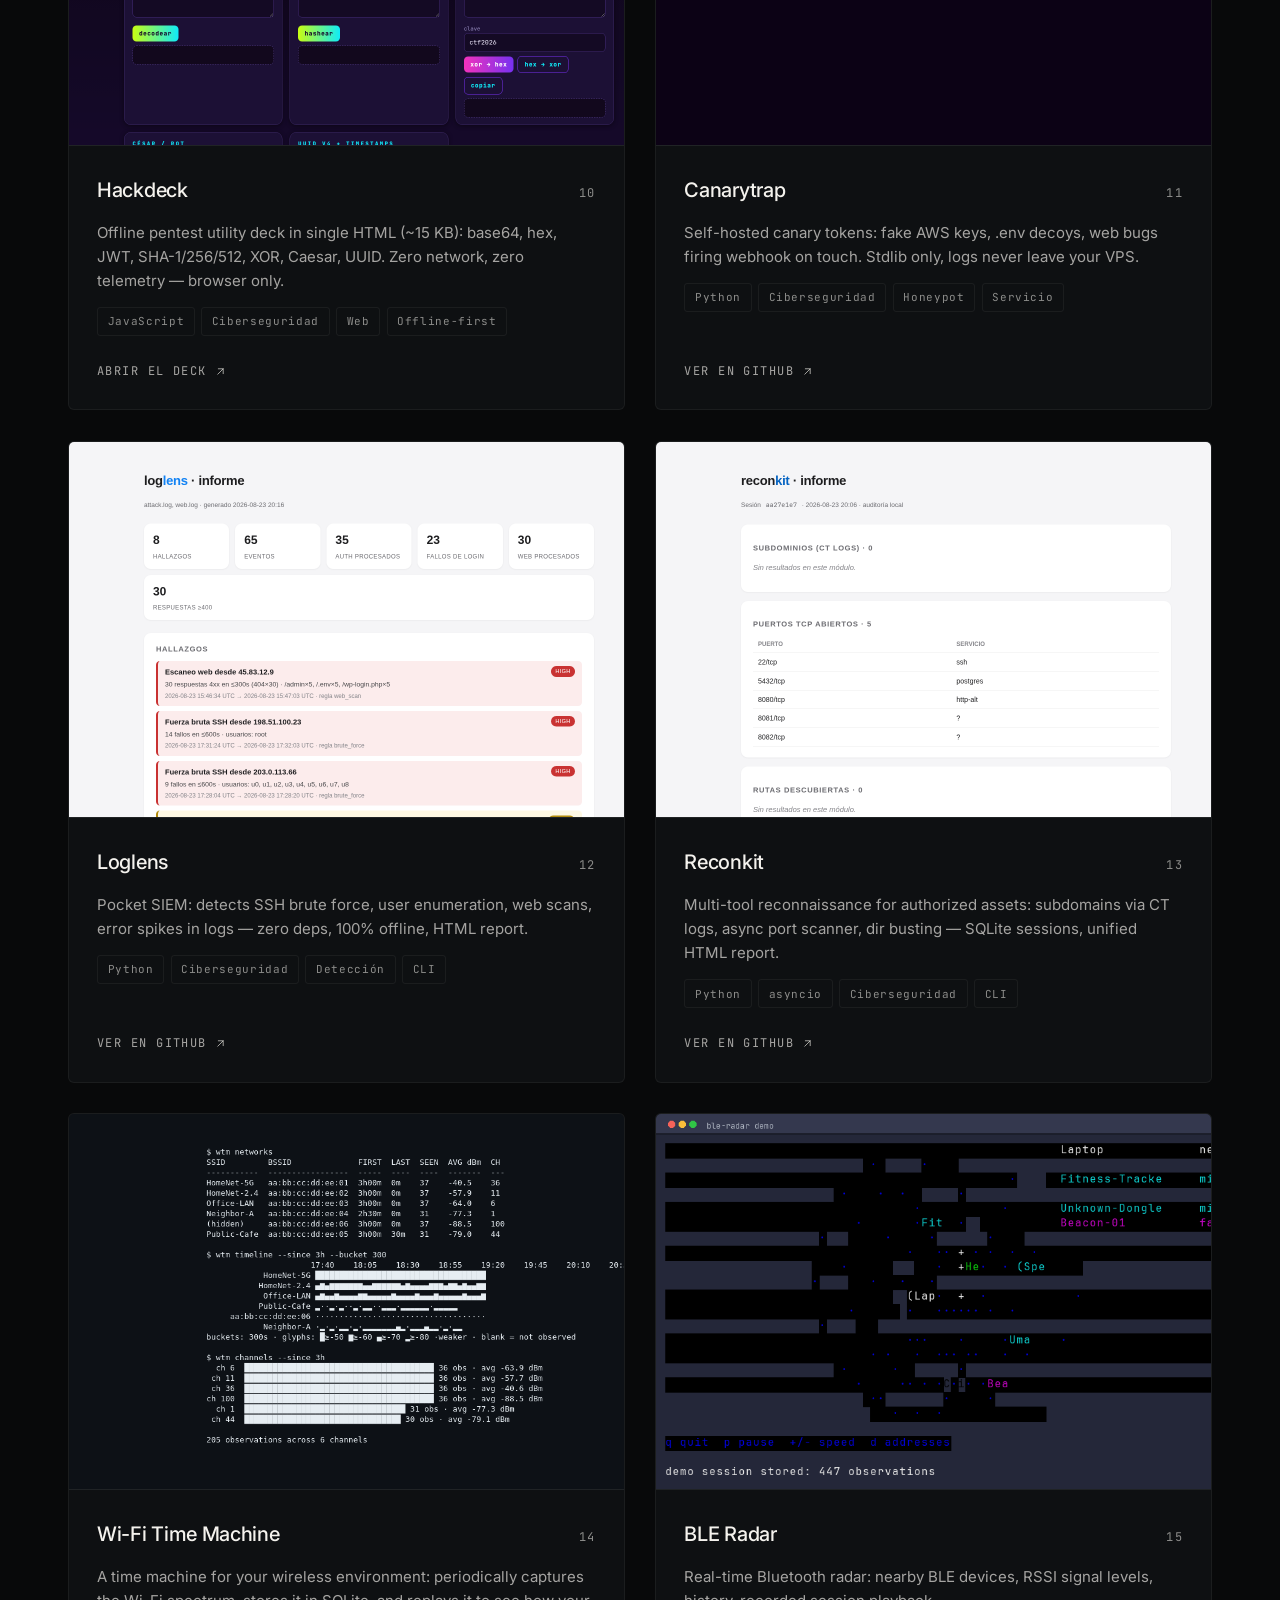
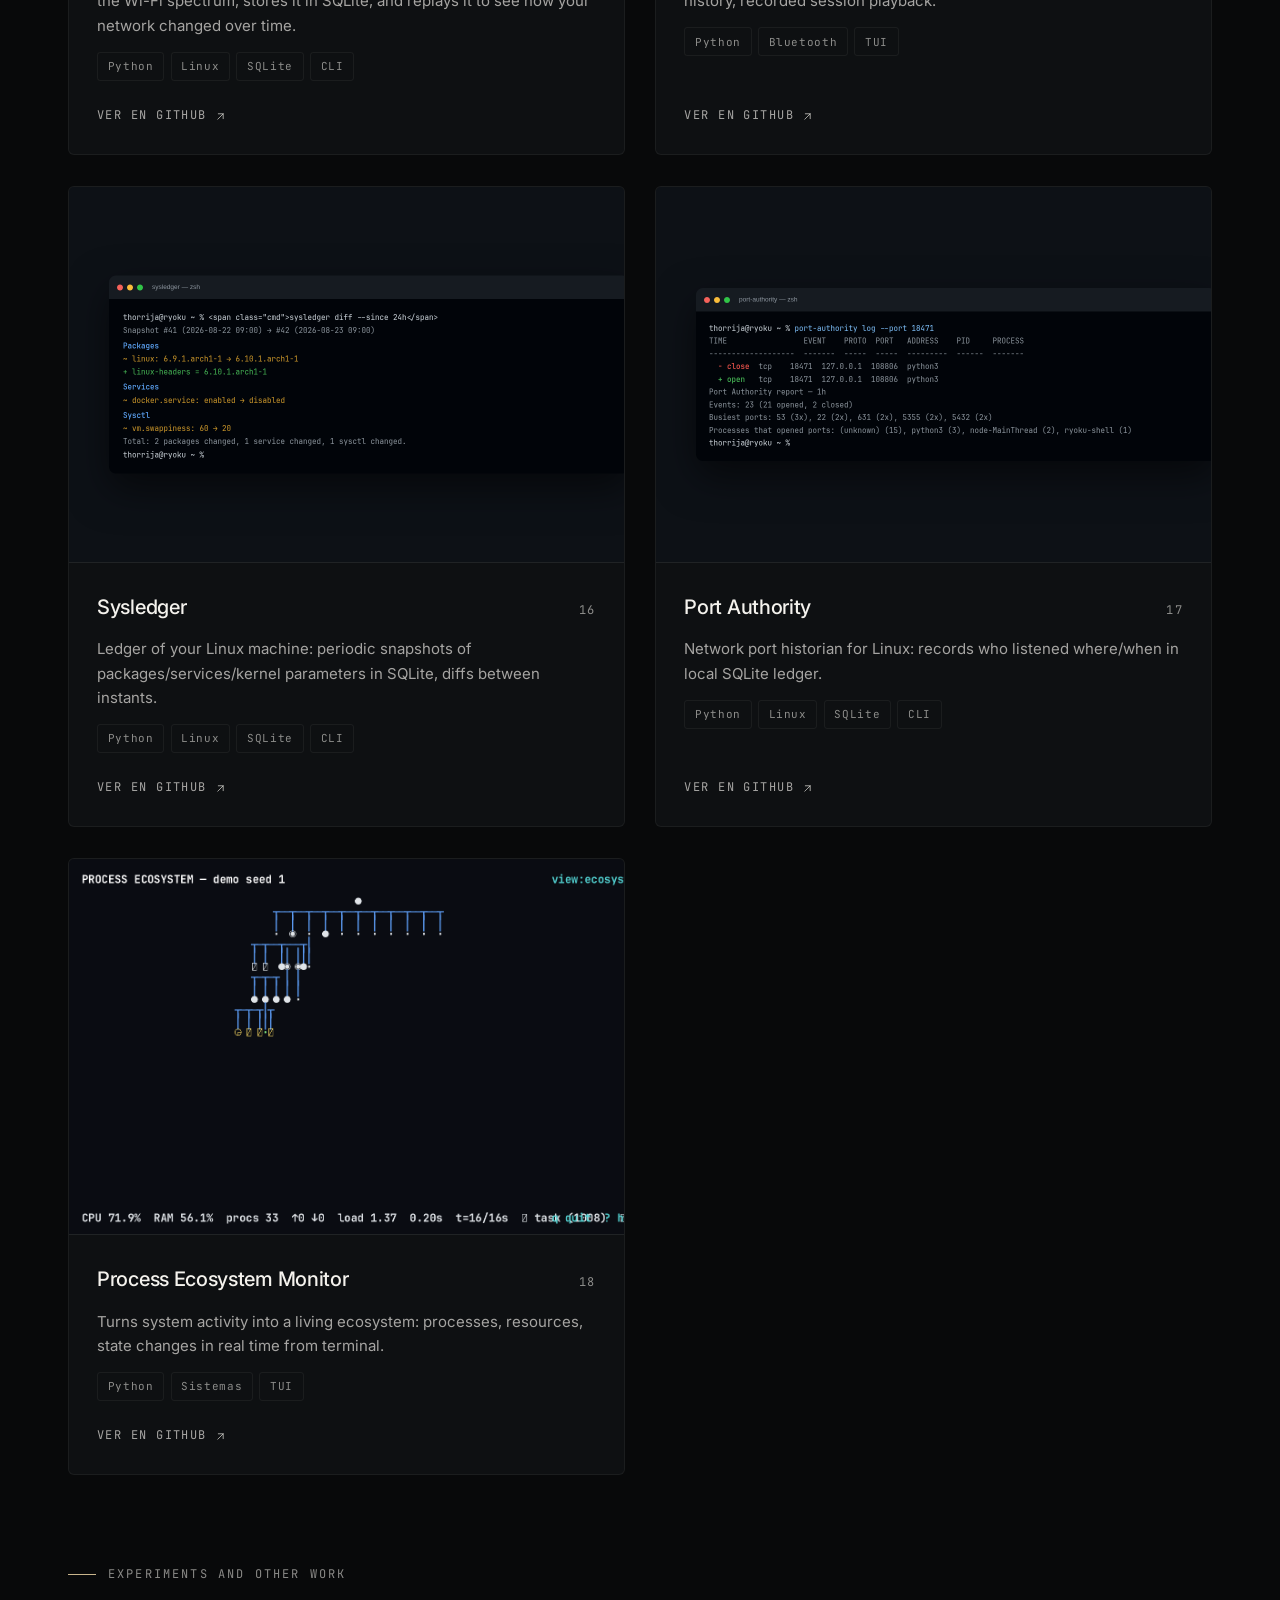
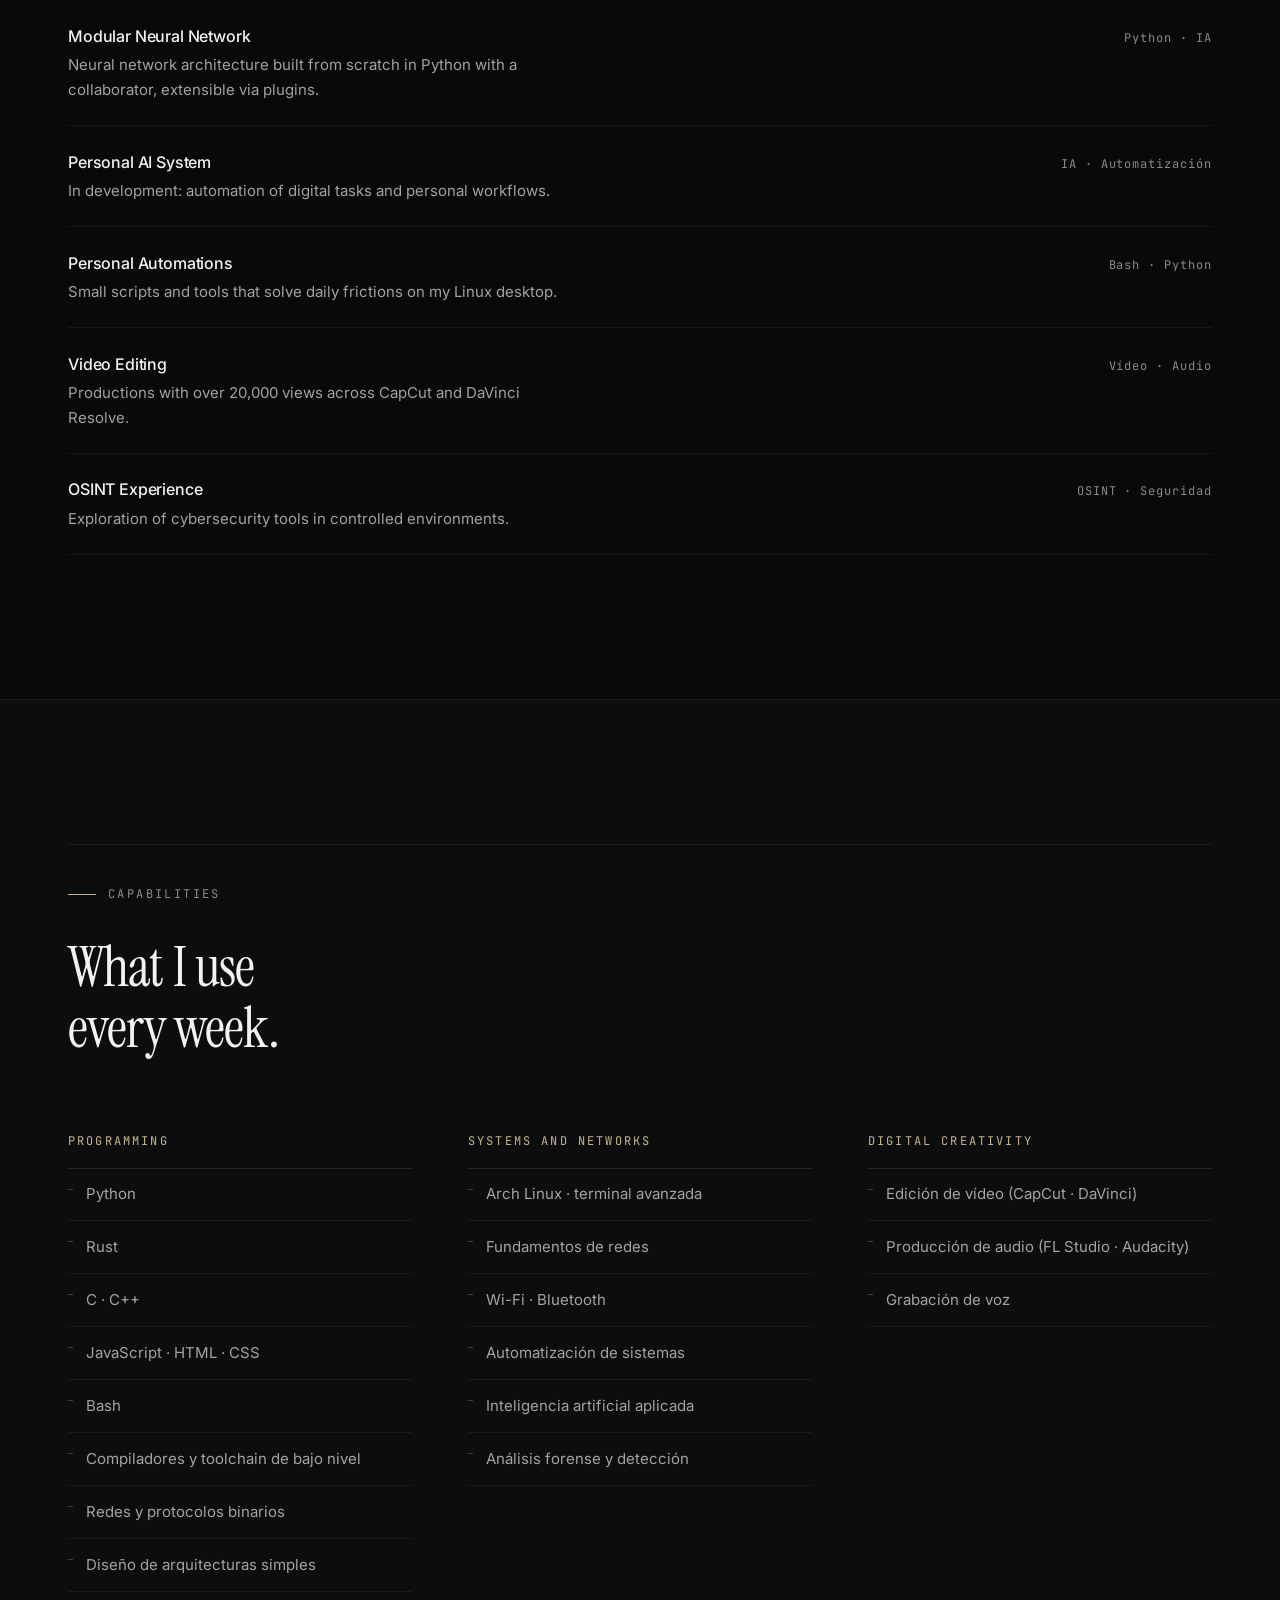
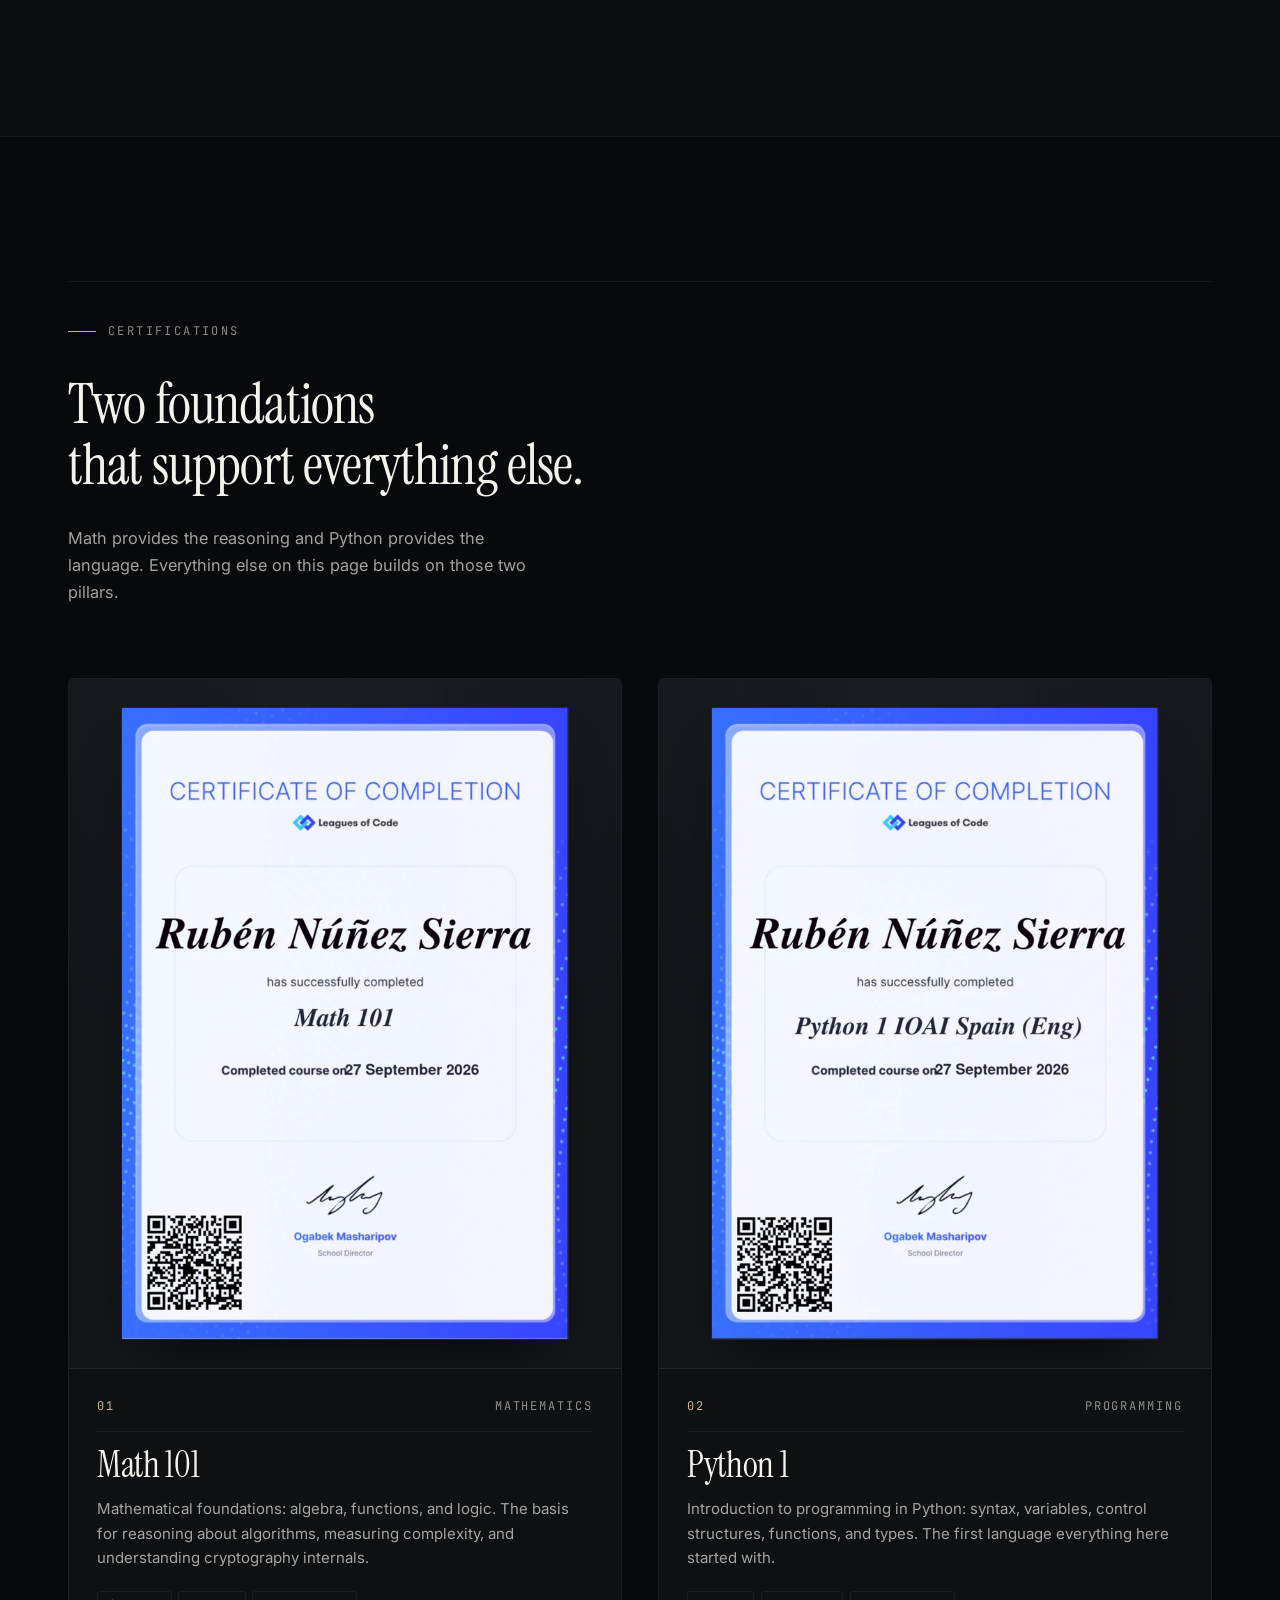
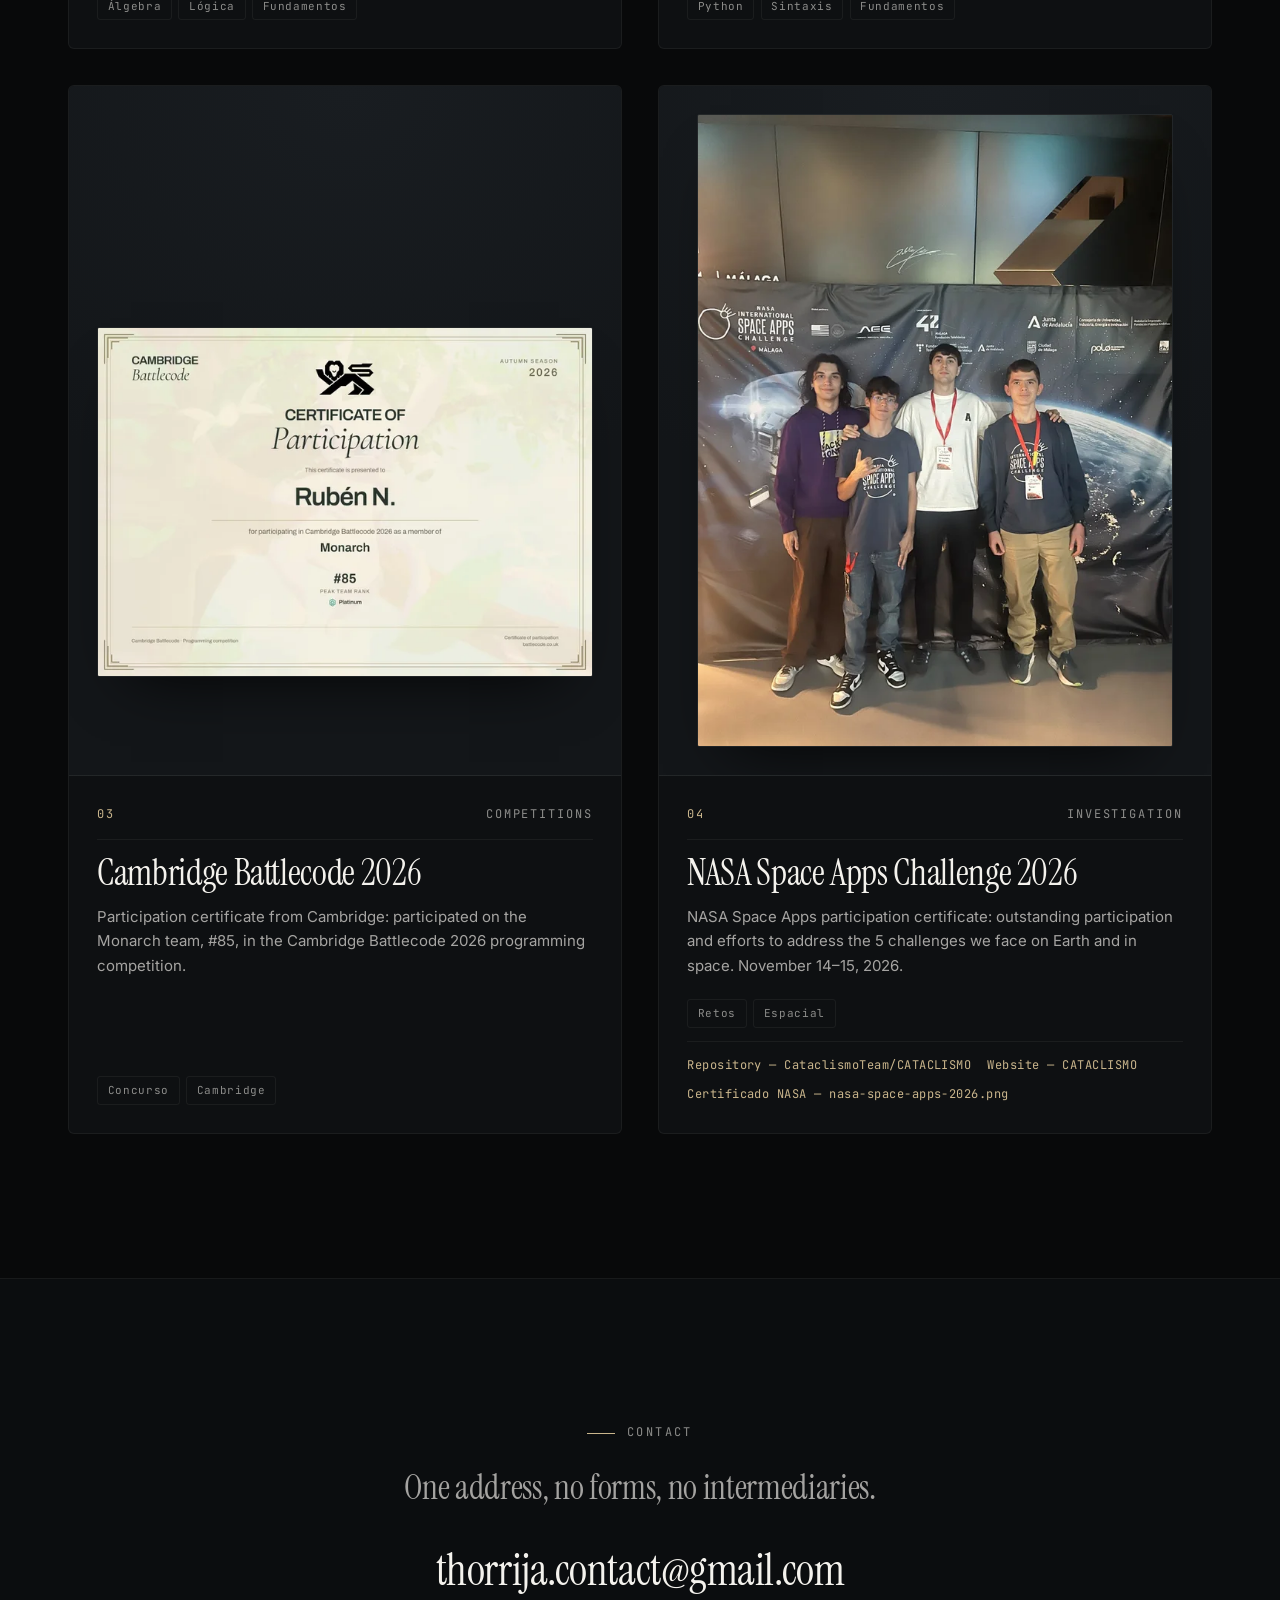
==== commit 32ea30b8: "Portafolio: NASA Space Apps Challenge 2026: foto del equipo + certificado (enlace)" ====
--- a/index.html
+++ b/index.html
@@ -757,6 +757,7 @@
                             <div class="cred-links">
                                 <a class="cred-link" href="https://github.com/CataclismoTeam/CATACLISMO" target="_blank" rel="noopener" data-i18n="certs_link_repo">Repositorio — CataclismoTeam/CATACLISMO</a>
                                 <a class="cred-link" href="https://cataclismoteam.github.io/CATACLISMO/" target="_blank" rel="noopener" data-i18n="certs_link_site">Sitio web — CATACLISMO</a>
+                                <a class="cred-link" href="assets/certs/nasa-space-apps-2026.png" target="_blank" rel="noopener" data-i18n="certs_link_cert">Certificado NASA — nasa-space-apps-2026.png</a>
                             </div>
                         </div>
                     </article>
--- a/styles.css
+++ b/styles.css
@@ -1469,6 +1469,31 @@
 .cred-body .tag-row {
     margin-top: auto;
     padding-top: 0.5rem;
+}
+
+/* Enlaces al trabajo de una credencial (CataclismoTeam/CATACLISMO) */
+
+.cred-links {
+    display: flex;
+    flex-wrap: wrap;
+    gap: 0.6rem 1rem;
+    margin-top: auto;
+    padding-top: 0.9rem;
+    border-top: 1px solid var(--line-soft);
+}
+
+.cred-link {
+    font-family: var(--font-mono);
+    font-size: var(--step--1);
+    color: var(--accent);
+    text-decoration: none;
+    letter-spacing: 0.04em;
+    transition: opacity 0.2s var(--ease);
+}
+
+.cred-link:hover {
+    opacity: 0.8;
+    text-decoration: underline;
 }
 
 @media (min-width: 900px) {
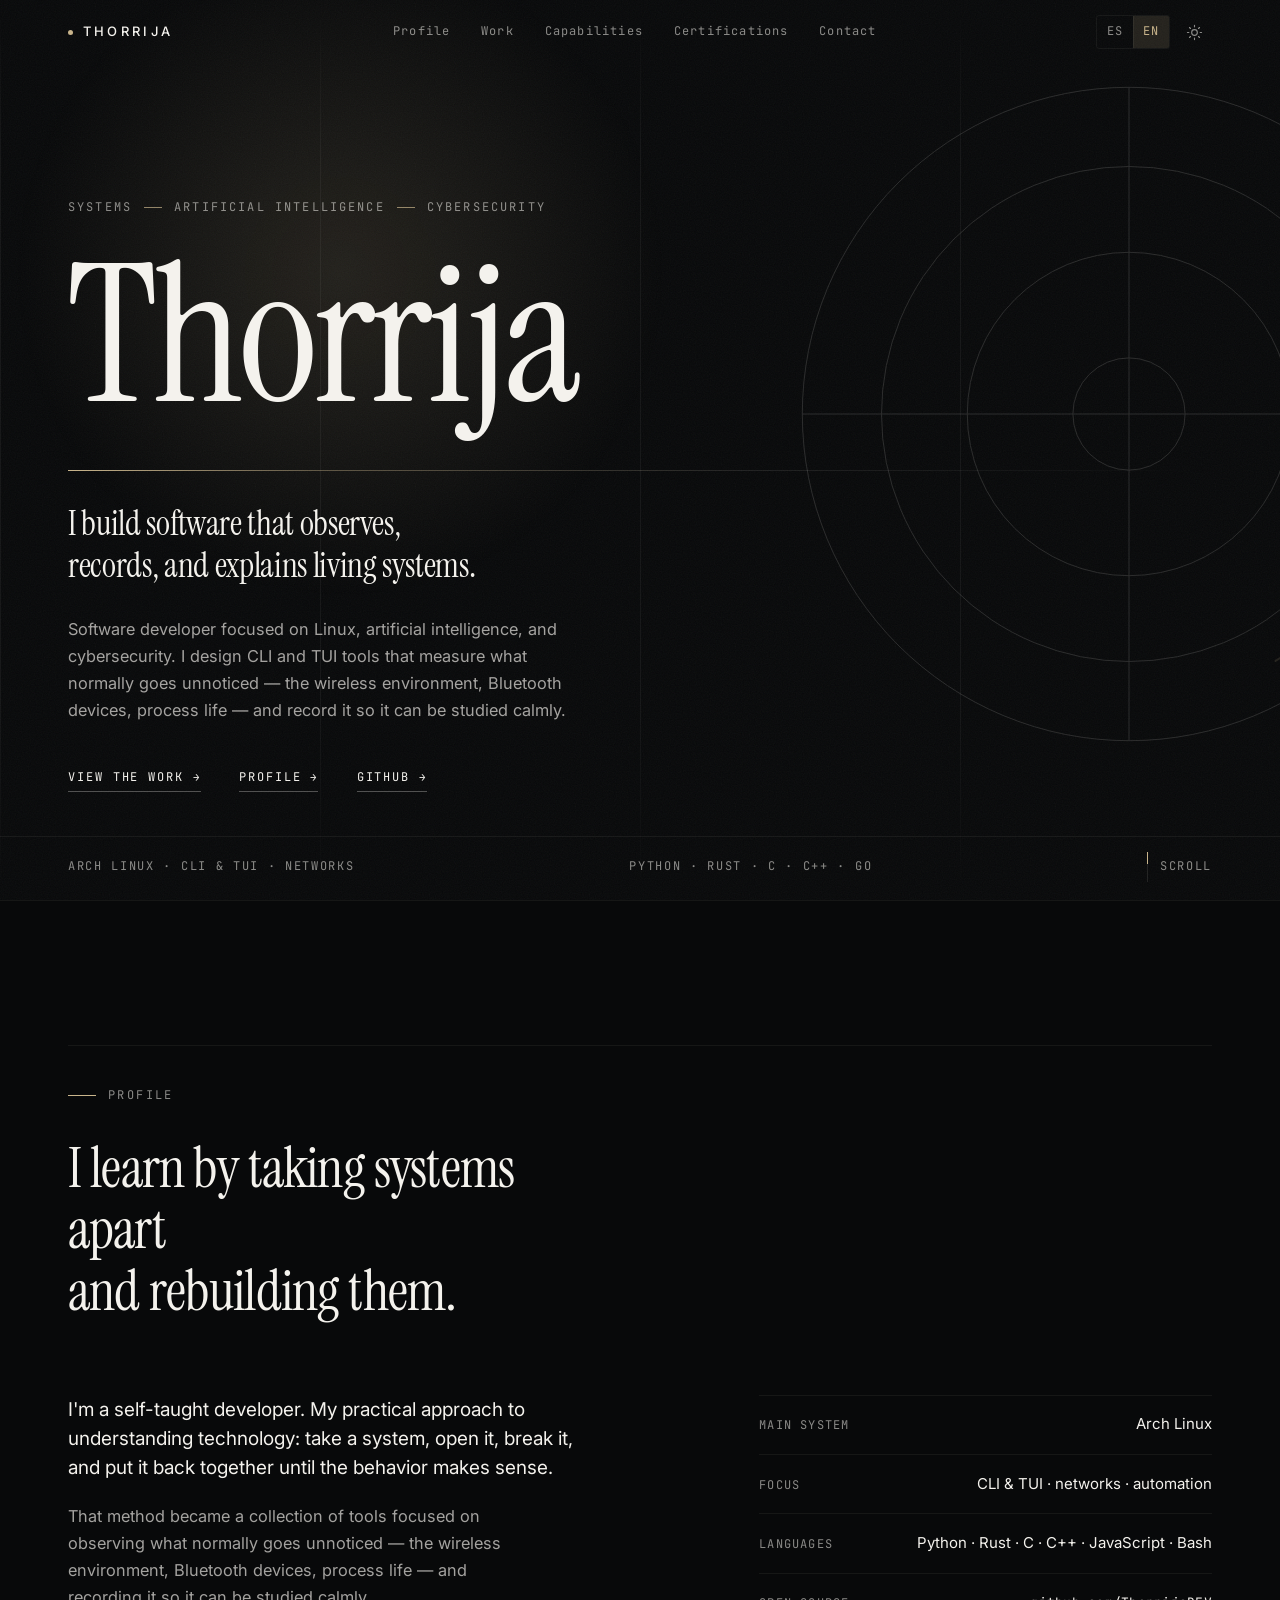
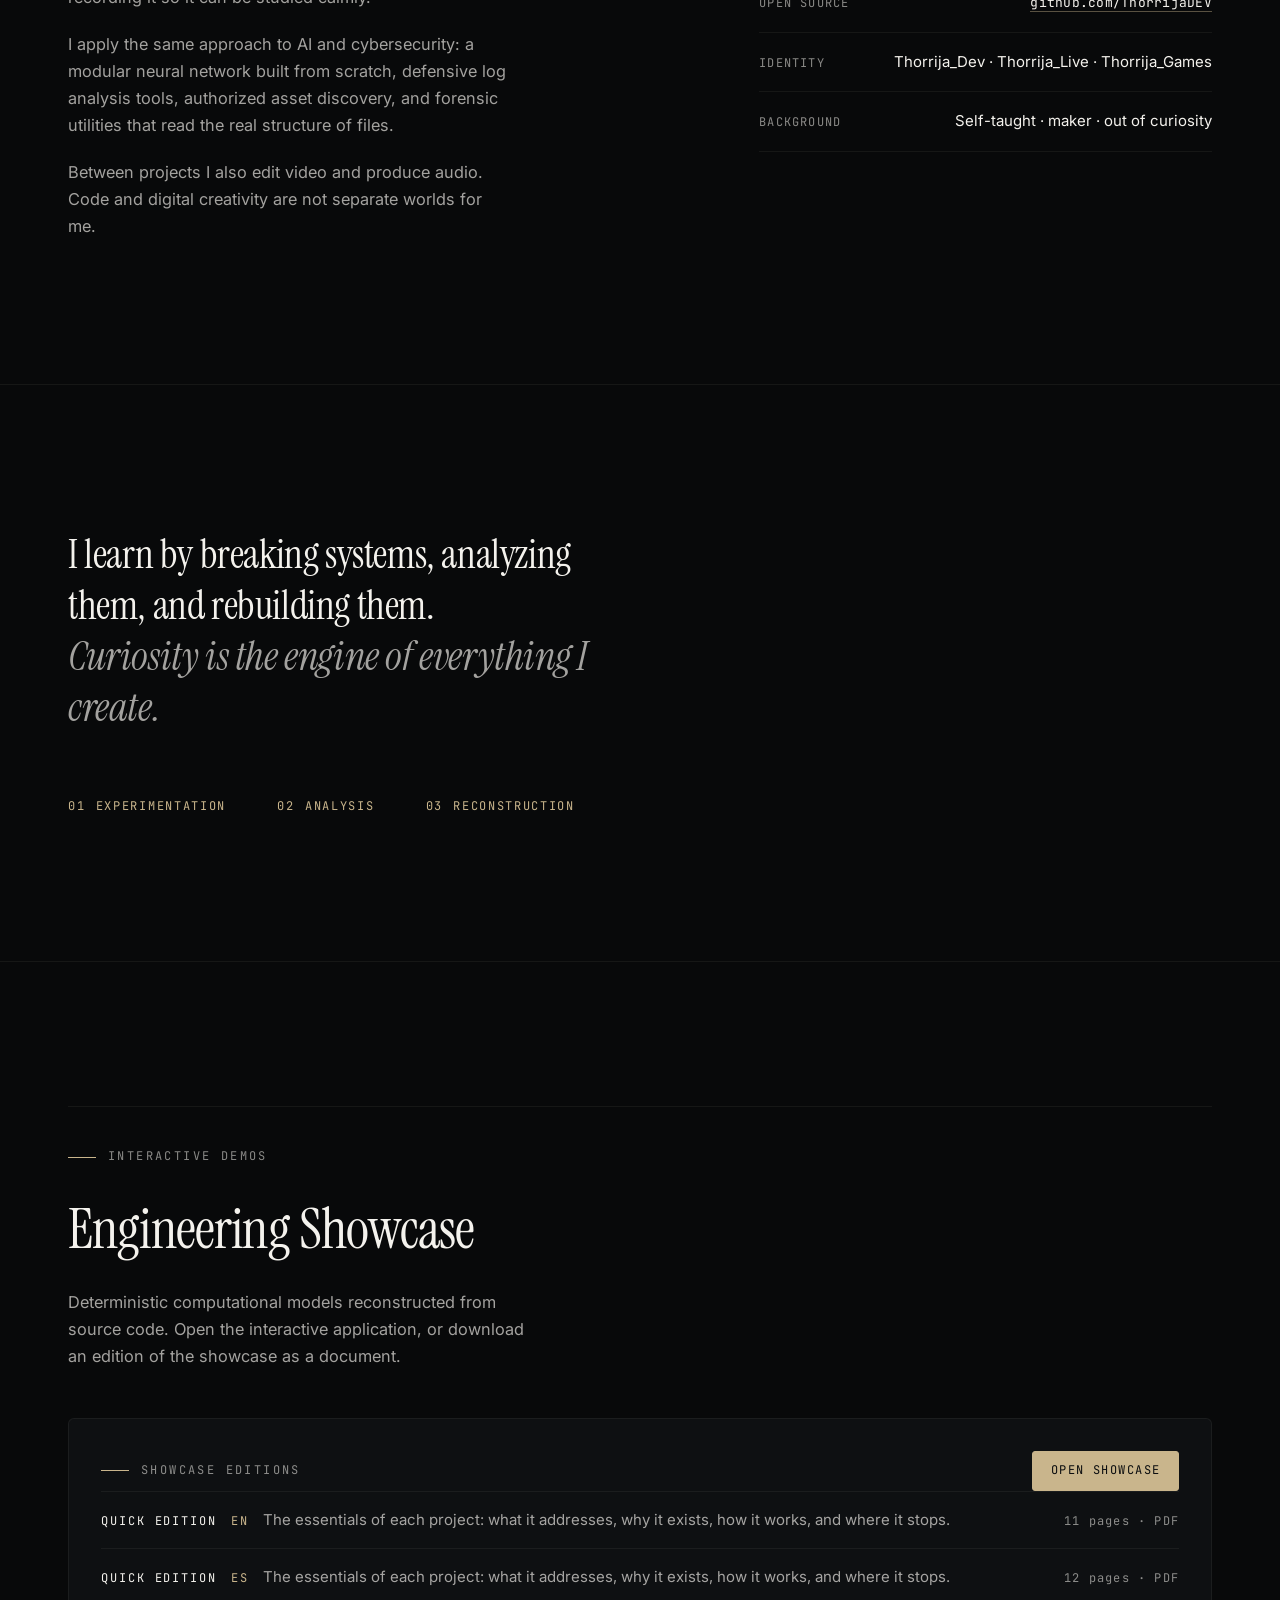
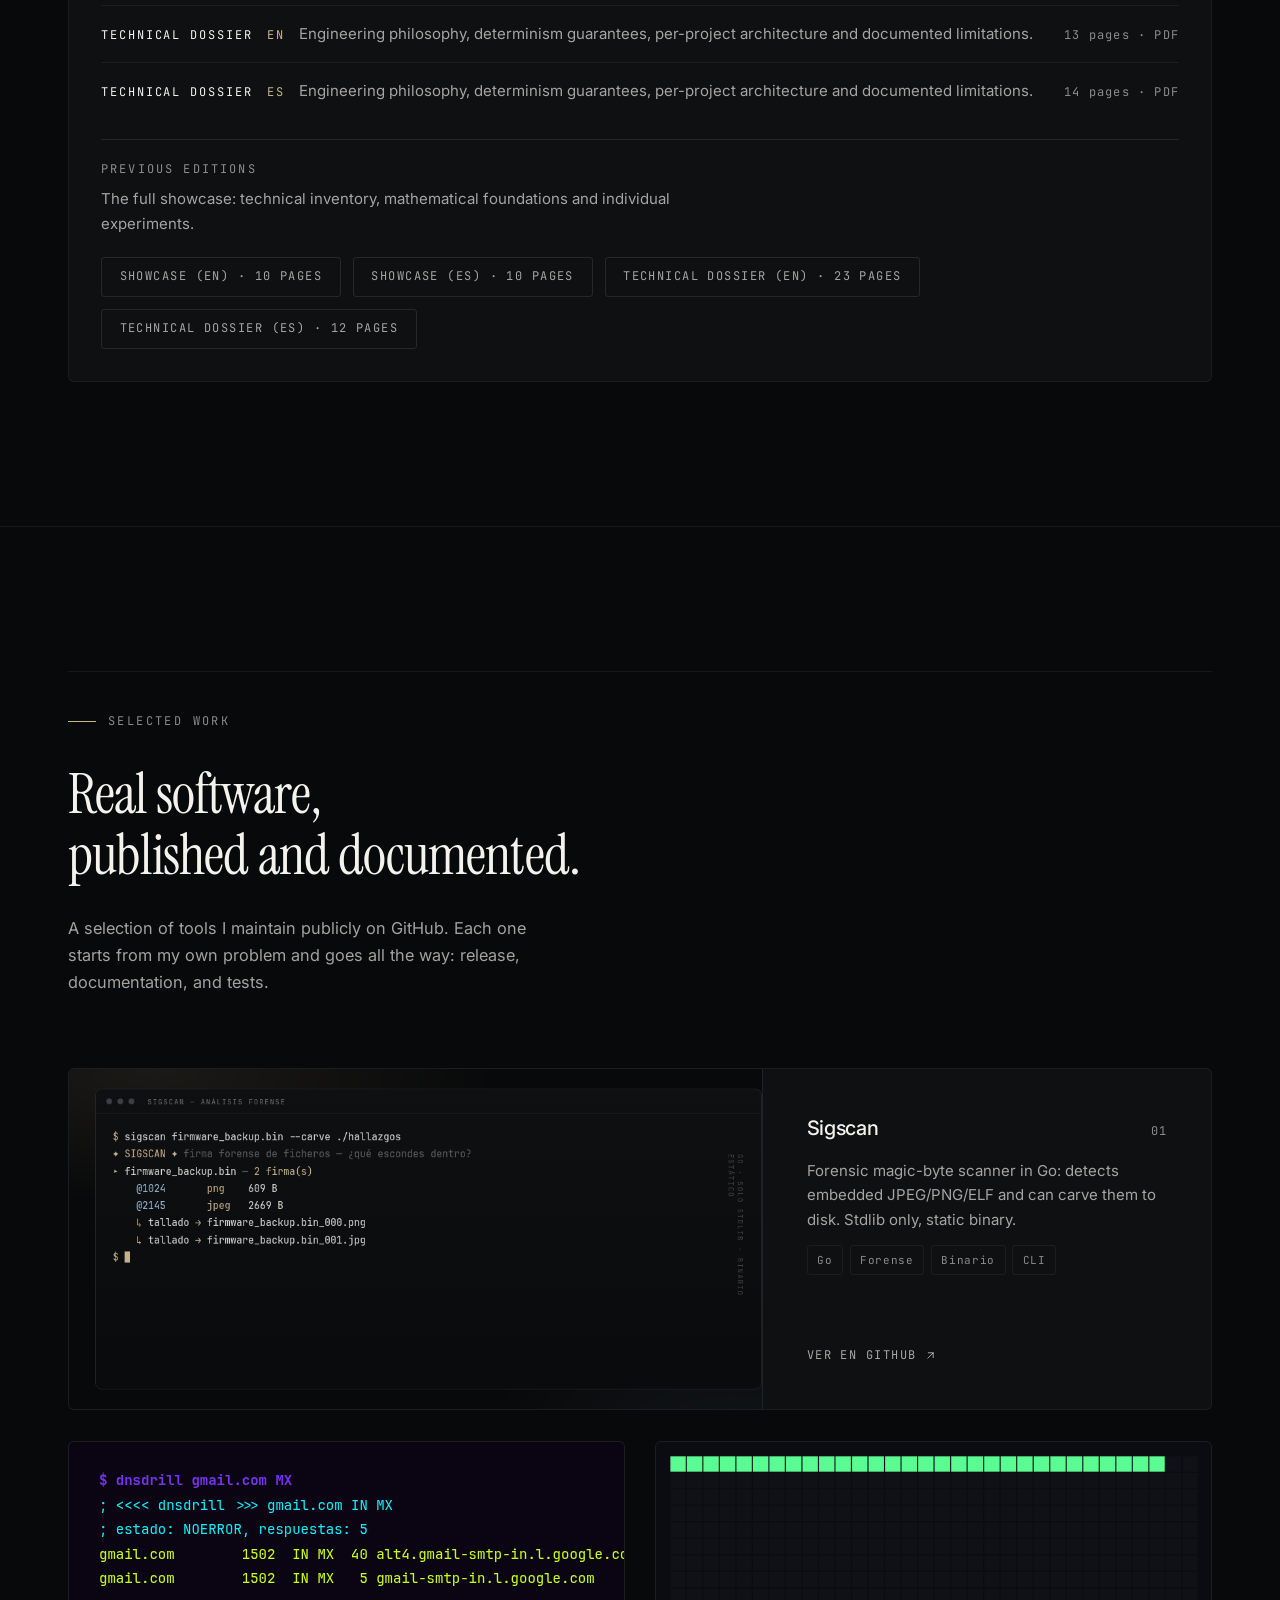
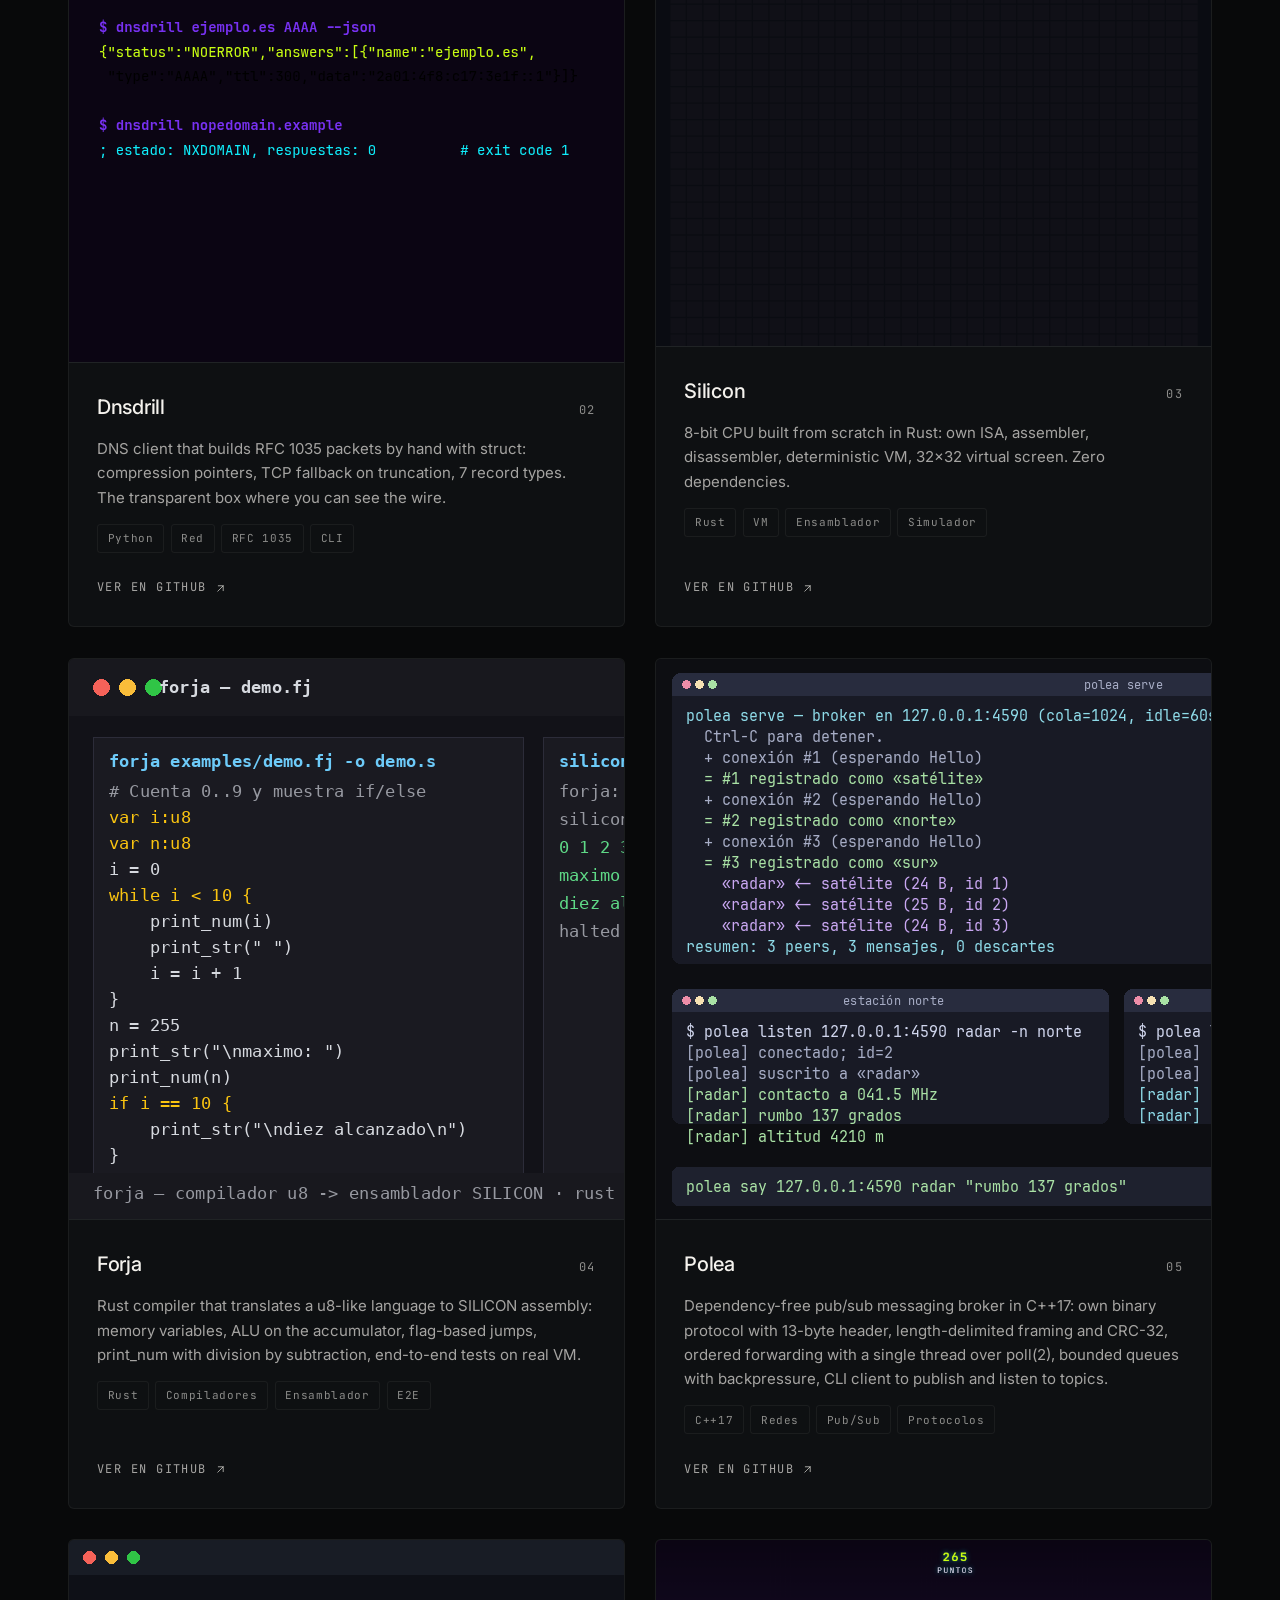
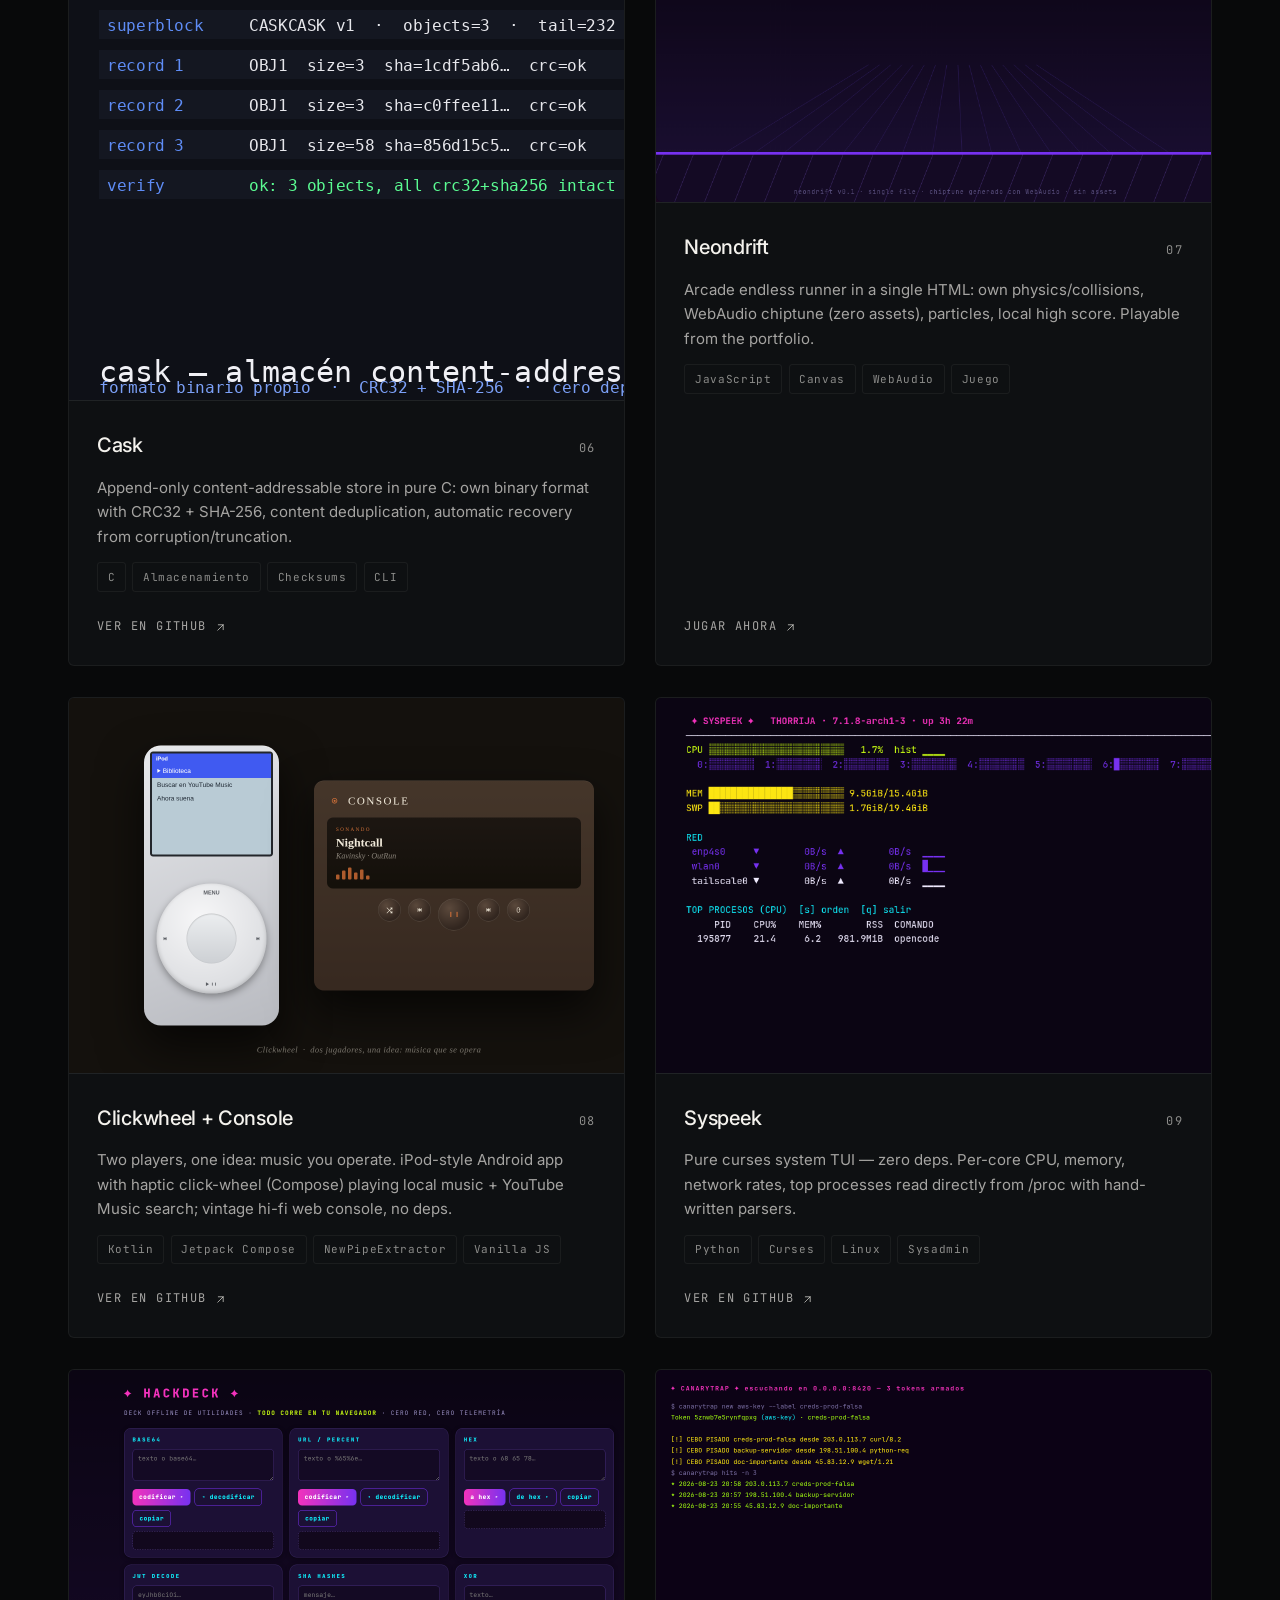
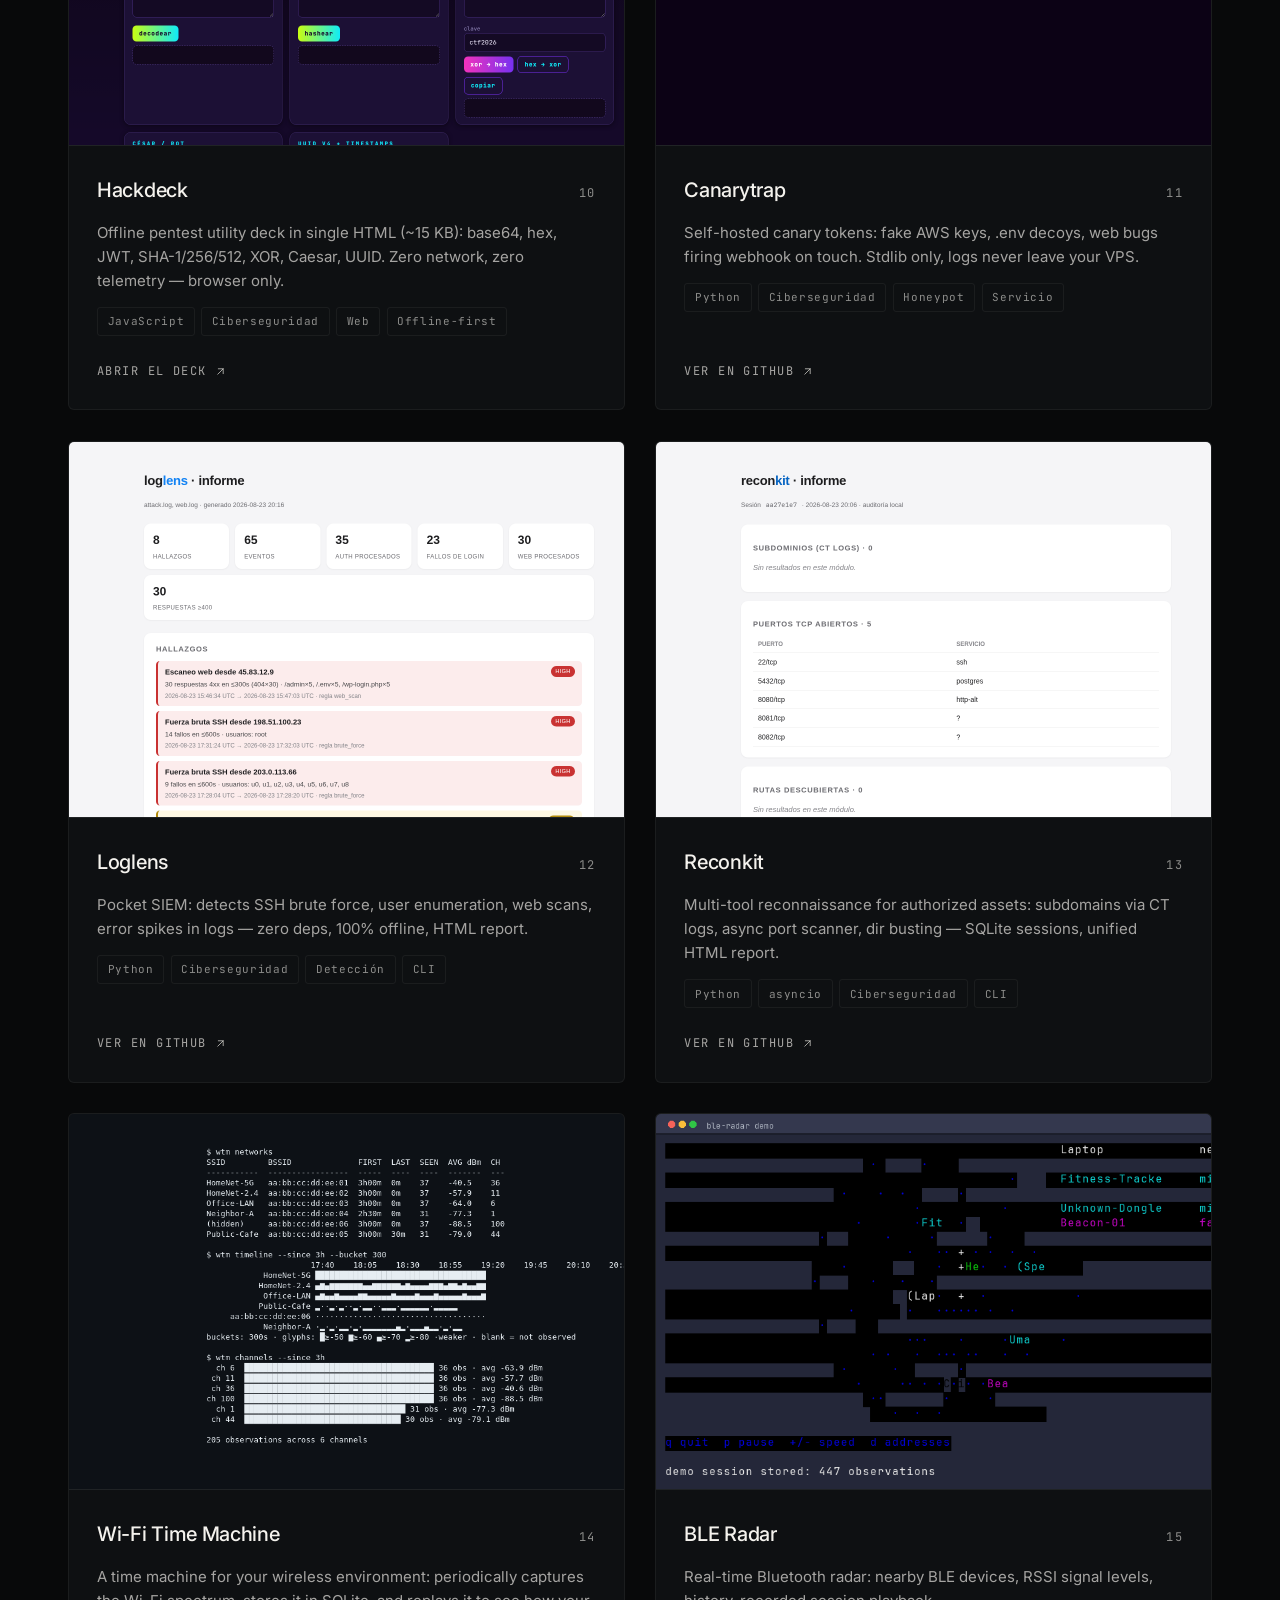
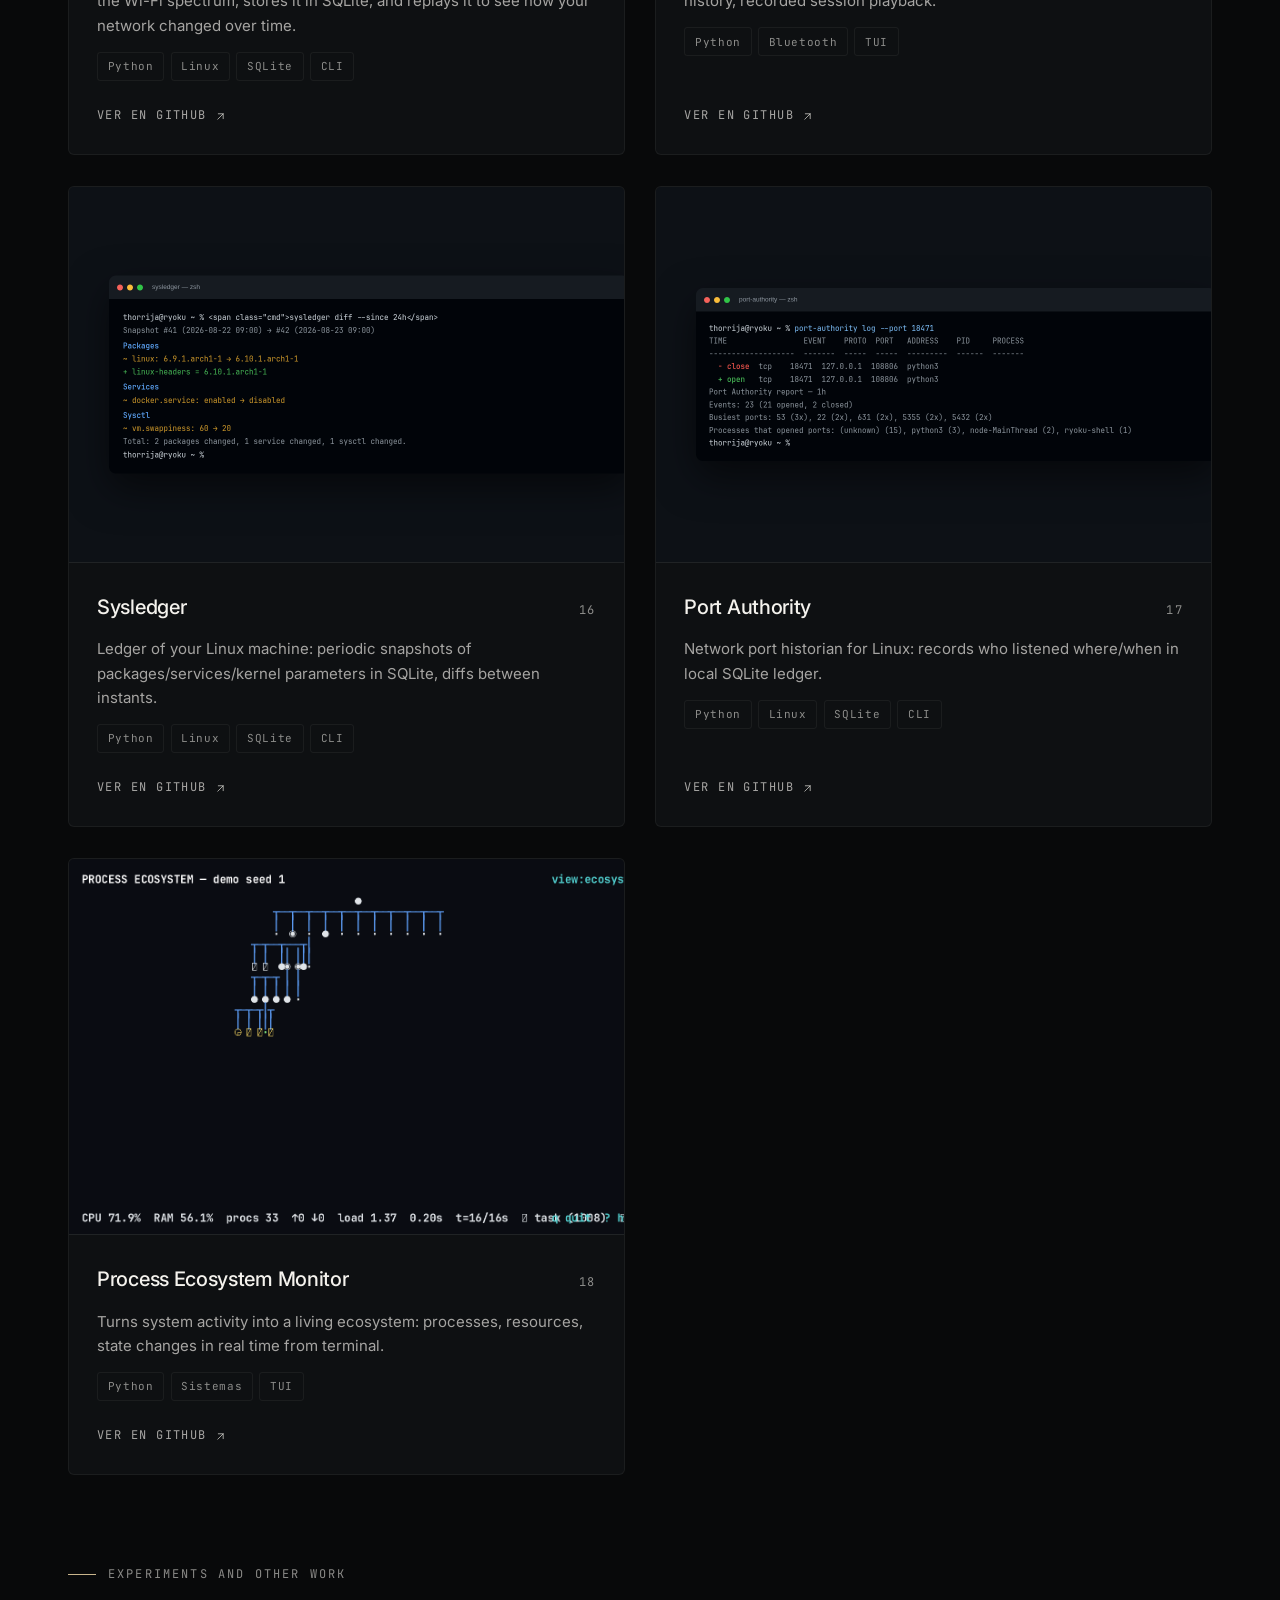
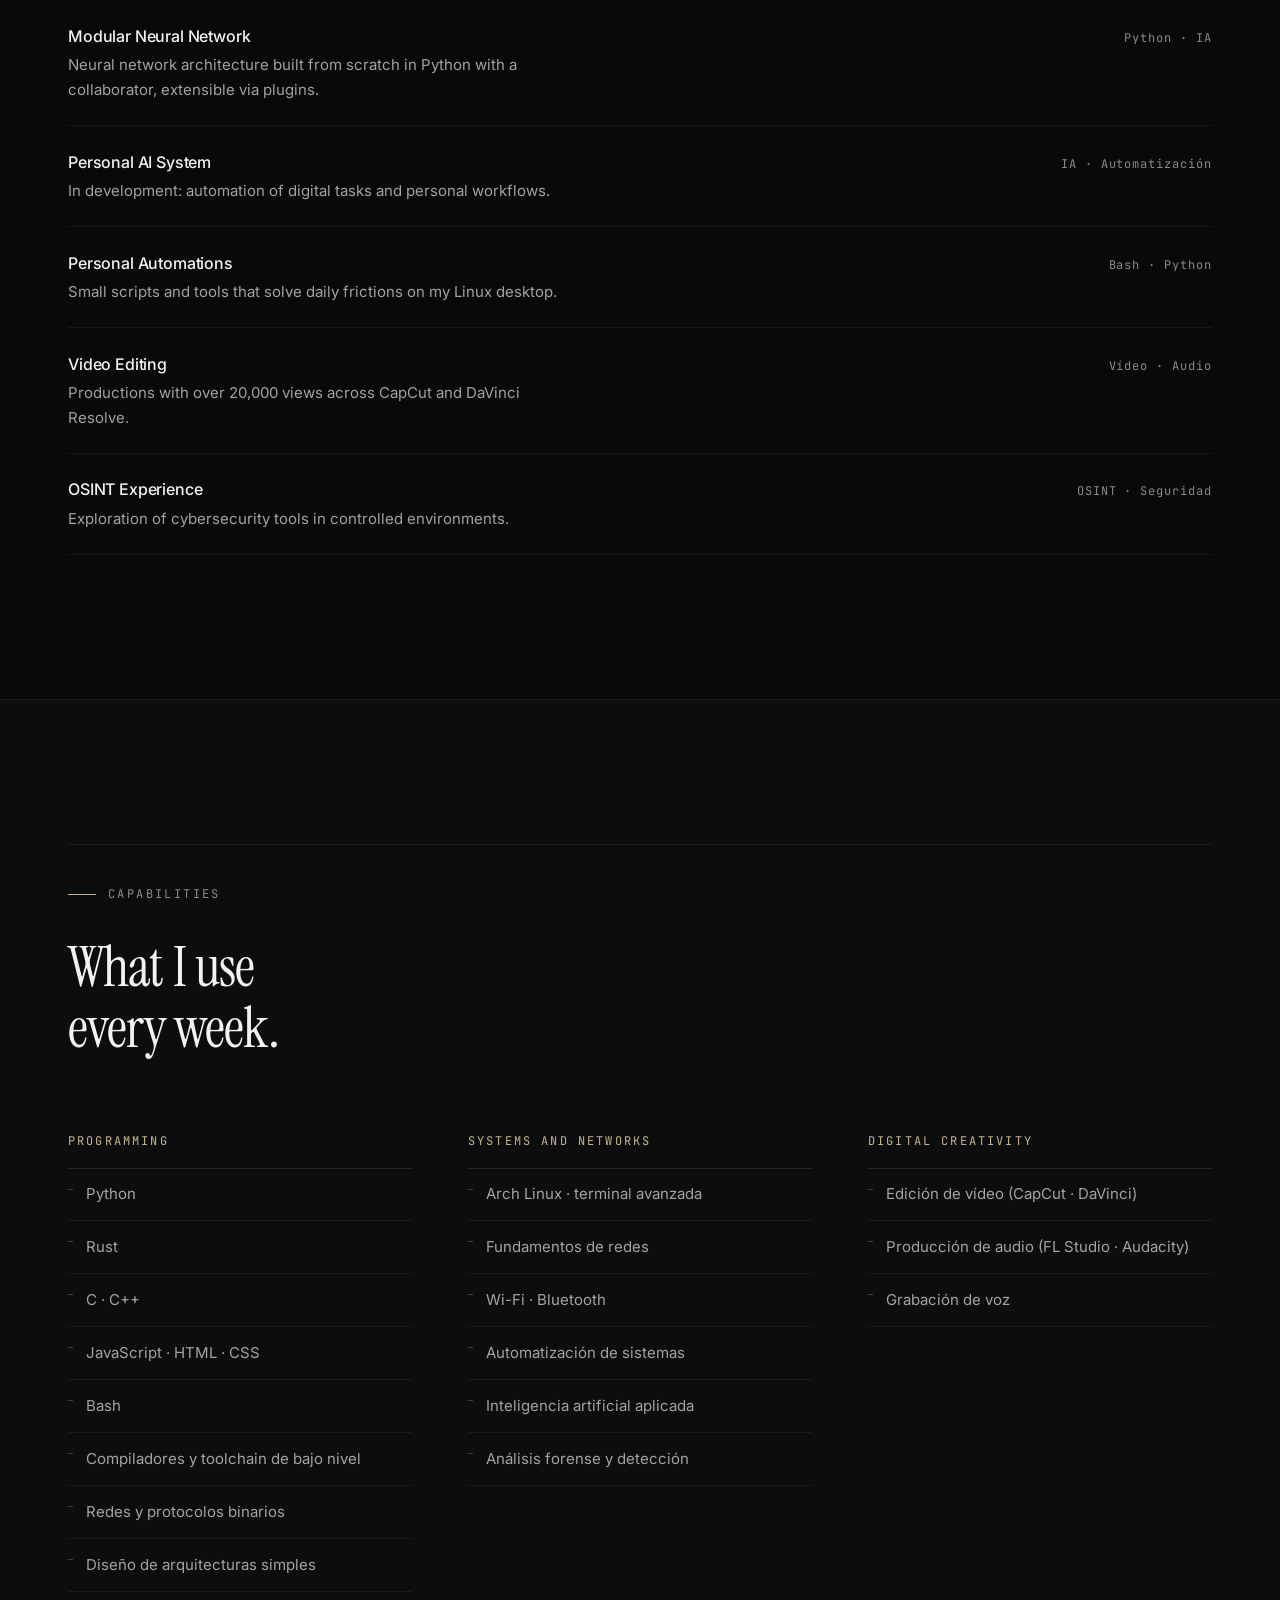
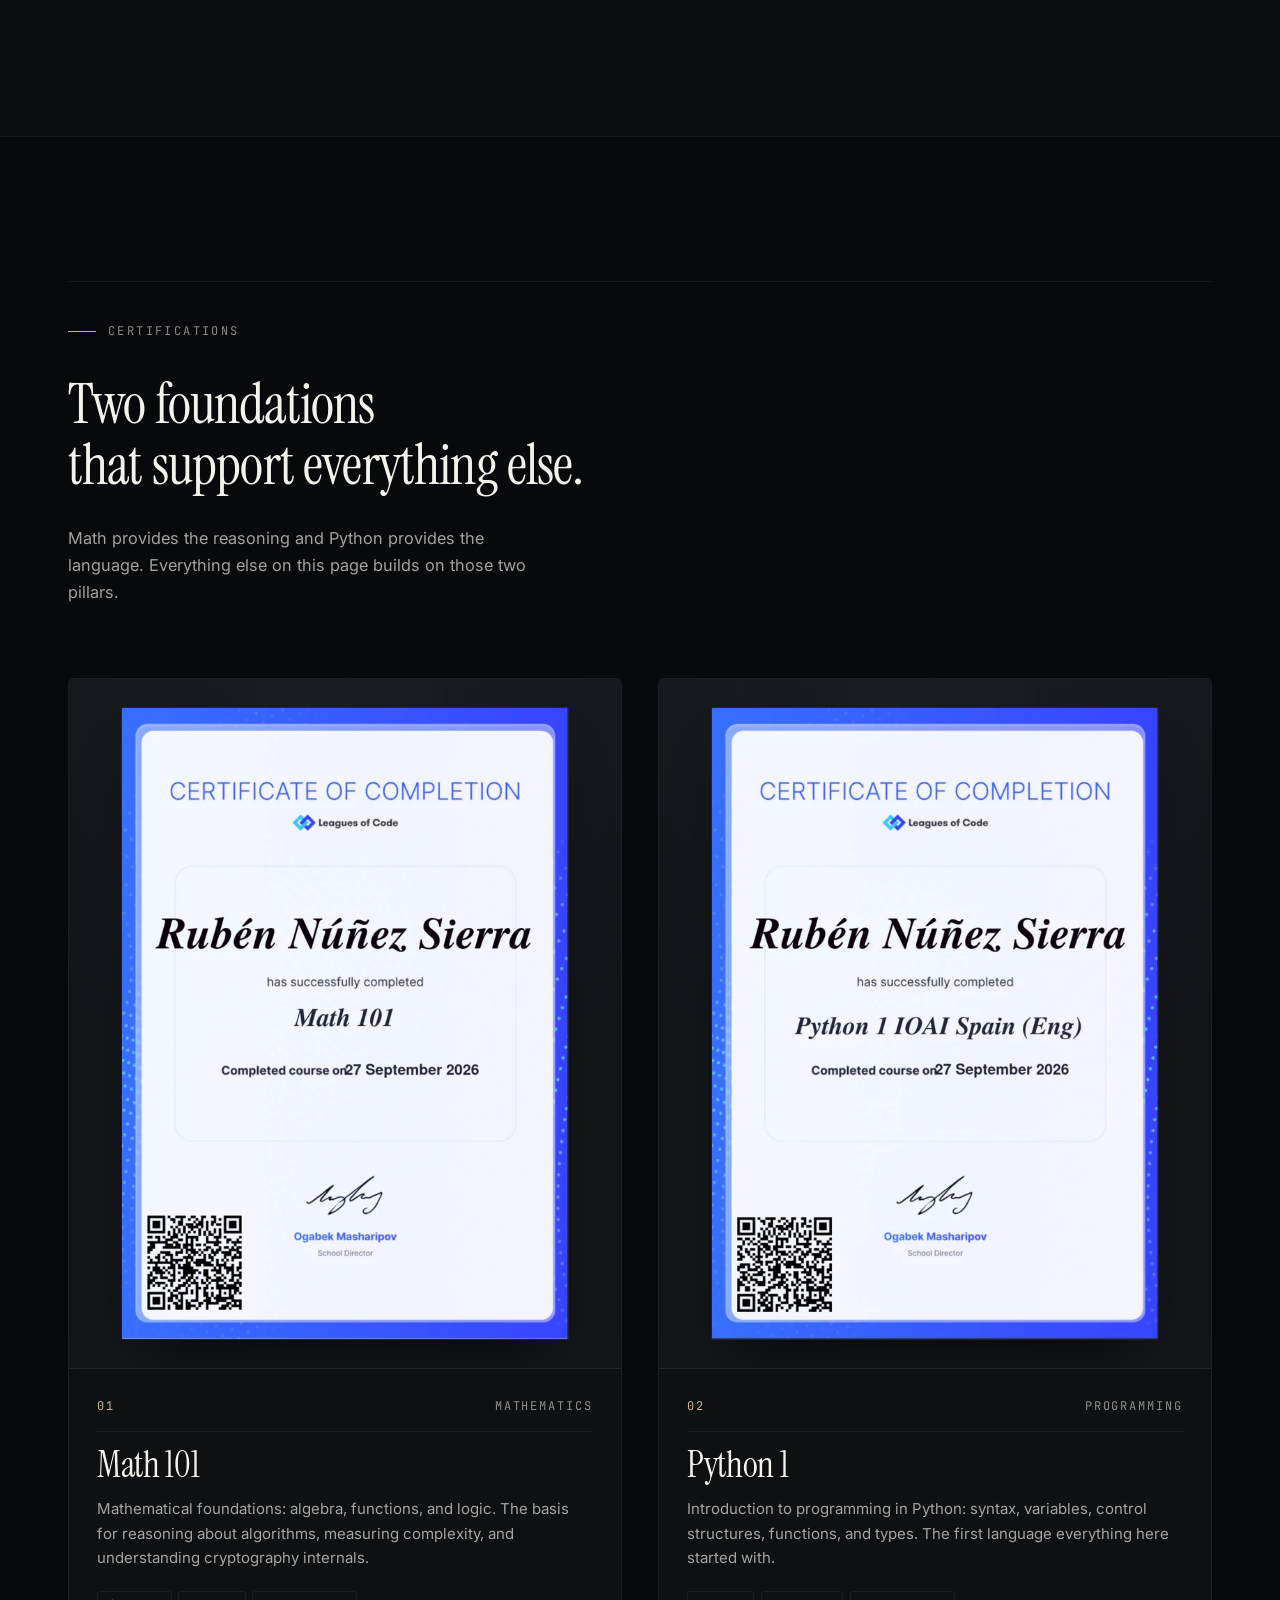
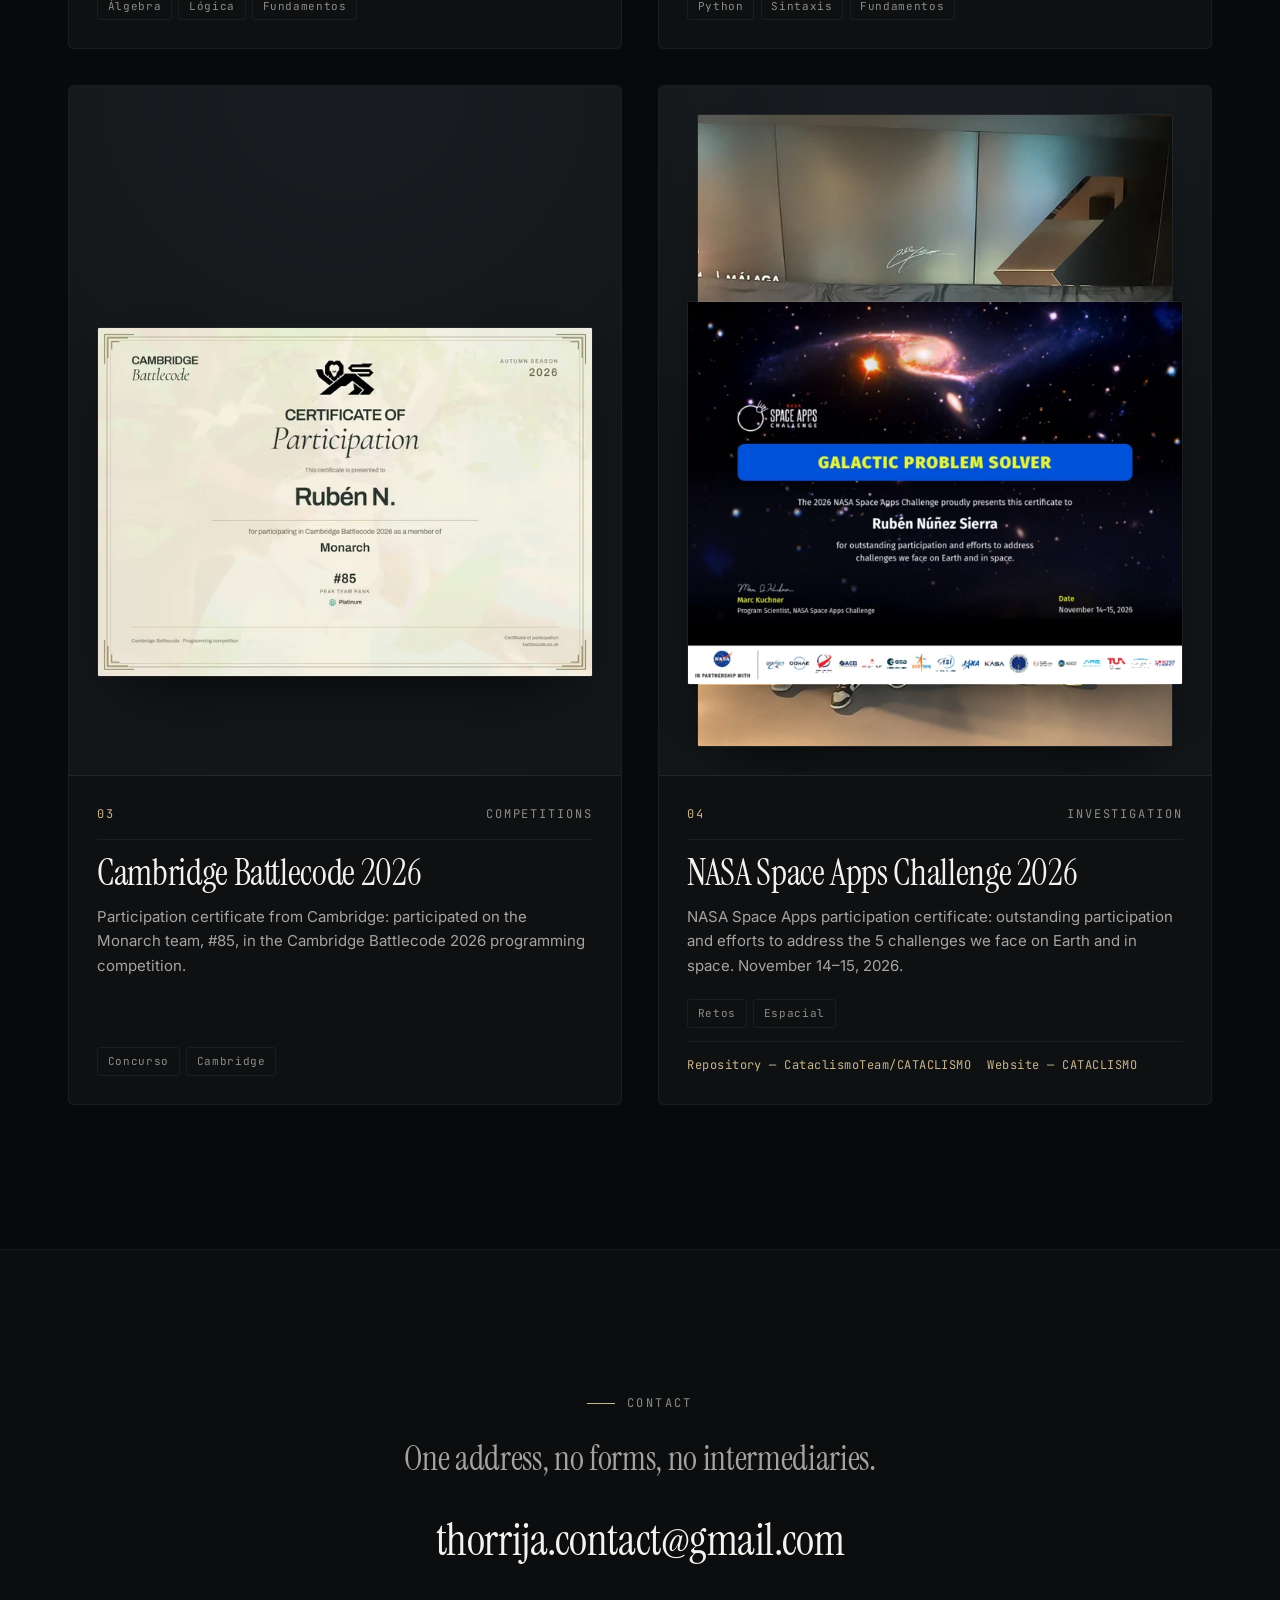
==== commit f28afa6f: "Portafolio: NASA Space Apps Challenge 2026: foto del equipo + certificado lado a lado" ====
--- a/index.html
+++ b/index.html
@@ -738,10 +738,16 @@
 
                     <article class="cred-card reveal delay-3">
                         <a class="cred-visual" href="assets/certs/foto_equipo_nasa_spaceapps_malaga_2026.jpeg" target="_blank" rel="noopener" aria-label="Abrir la foto del equipo del NASA Space Apps Challenge de Málaga, 2026">
-                            <picture>
-                                <source srcset="assets/certs/foto_equipo_nasa_spaceapps_malaga_2026.webp" type="image/webp">
-                                <img src="assets/certs/foto_equipo_nasa_spaceapps_malaga_2026.jpeg" alt="Foto del equipo del NASA Space Apps Challenge, Málaga 2026" loading="lazy" decoding="async" width="1200" height="1600">
-                            </picture>
+                            <div class="cred-visual-pair">
+                                <picture>
+                                    <source srcset="assets/certs/foto_equipo_nasa_spaceapps_malaga_2026.webp" type="image/webp">
+                                    <img src="assets/certs/foto_equipo_nasa_spaceapps_malaga_2026.jpeg" alt="Foto del equipo del NASA Space Apps Challenge, Málaga 2026" loading="lazy" decoding="async" width="1200" height="1600">
+                                </picture>
+                                <picture>
+                                    <source srcset="assets/certs/nasa-space-apps-2026.webp" type="image/webp">
+                                    <img src="assets/certs/nasa-space-apps-2026.png" alt="Certificado NASA Space Apps Challenge 2026" loading="lazy" decoding="async" width="1056" height="816">
+                                </picture>
+                            </div>
                             <span class="cred-visual-cue" aria-hidden="true" data-i18n="cred_visual_open">Abrir archivo</span>
                         </a>
                         <div class="cred-body">
@@ -757,7 +763,6 @@
                             <div class="cred-links">
                                 <a class="cred-link" href="https://github.com/CataclismoTeam/CATACLISMO" target="_blank" rel="noopener" data-i18n="certs_link_repo">Repositorio — CataclismoTeam/CATACLISMO</a>
                                 <a class="cred-link" href="https://cataclismoteam.github.io/CATACLISMO/" target="_blank" rel="noopener" data-i18n="certs_link_site">Sitio web — CATACLISMO</a>
-                                <a class="cred-link" href="assets/certs/nasa-space-apps-2026.png" target="_blank" rel="noopener" data-i18n="certs_link_cert">Certificado NASA — nasa-space-apps-2026.png</a>
                             </div>
                         </div>
                     </article>
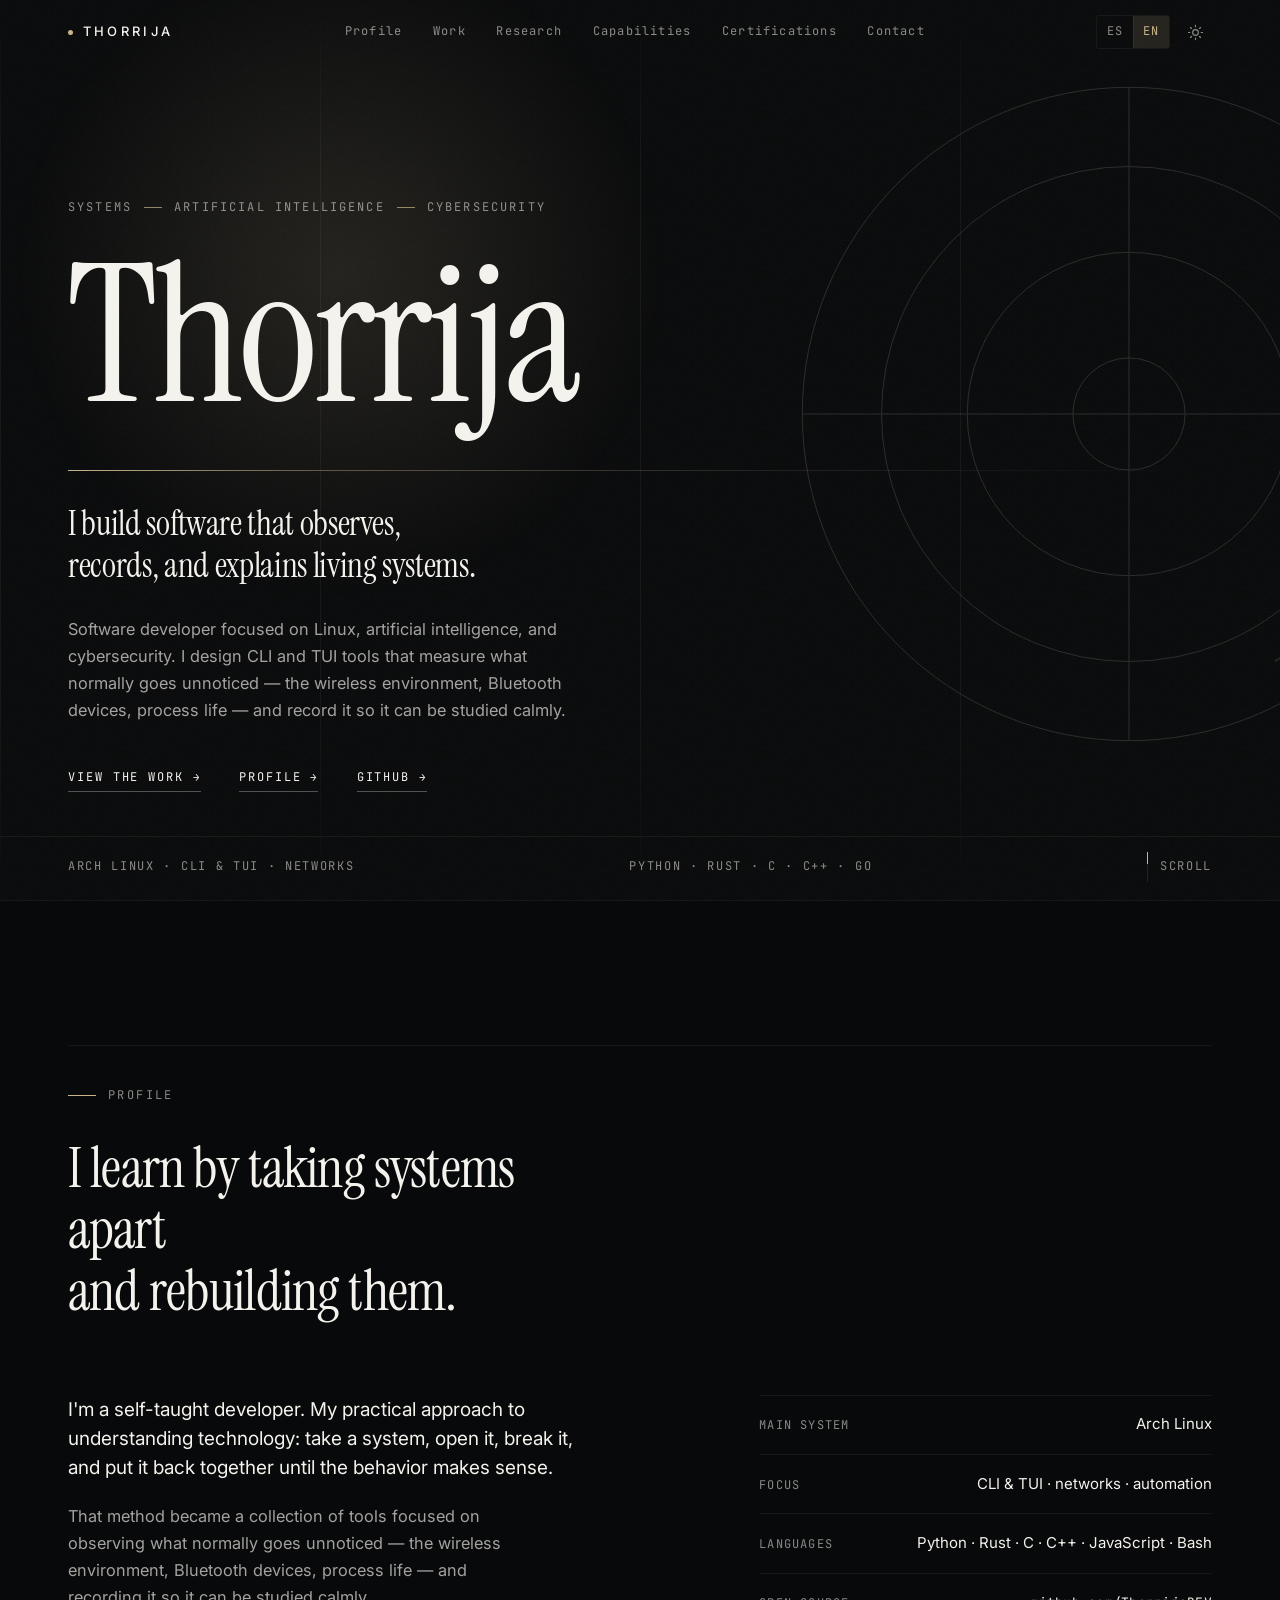
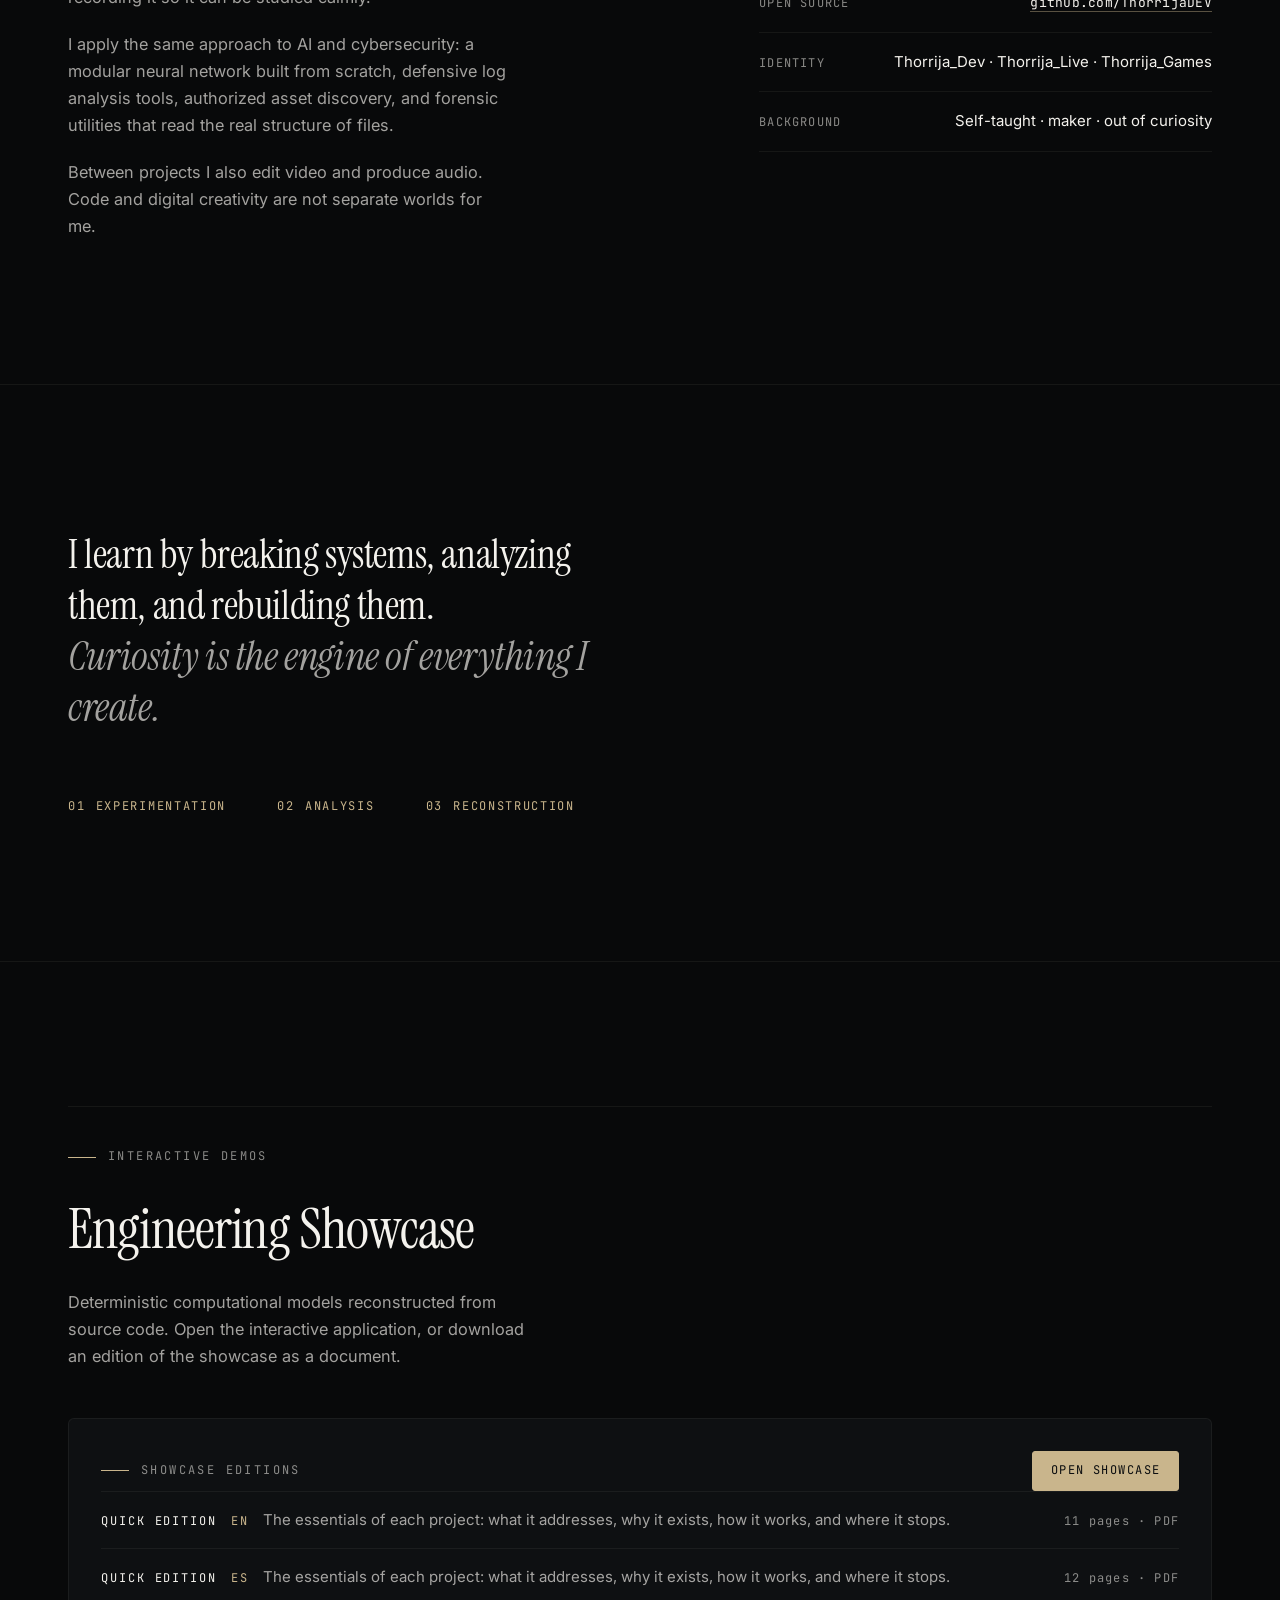
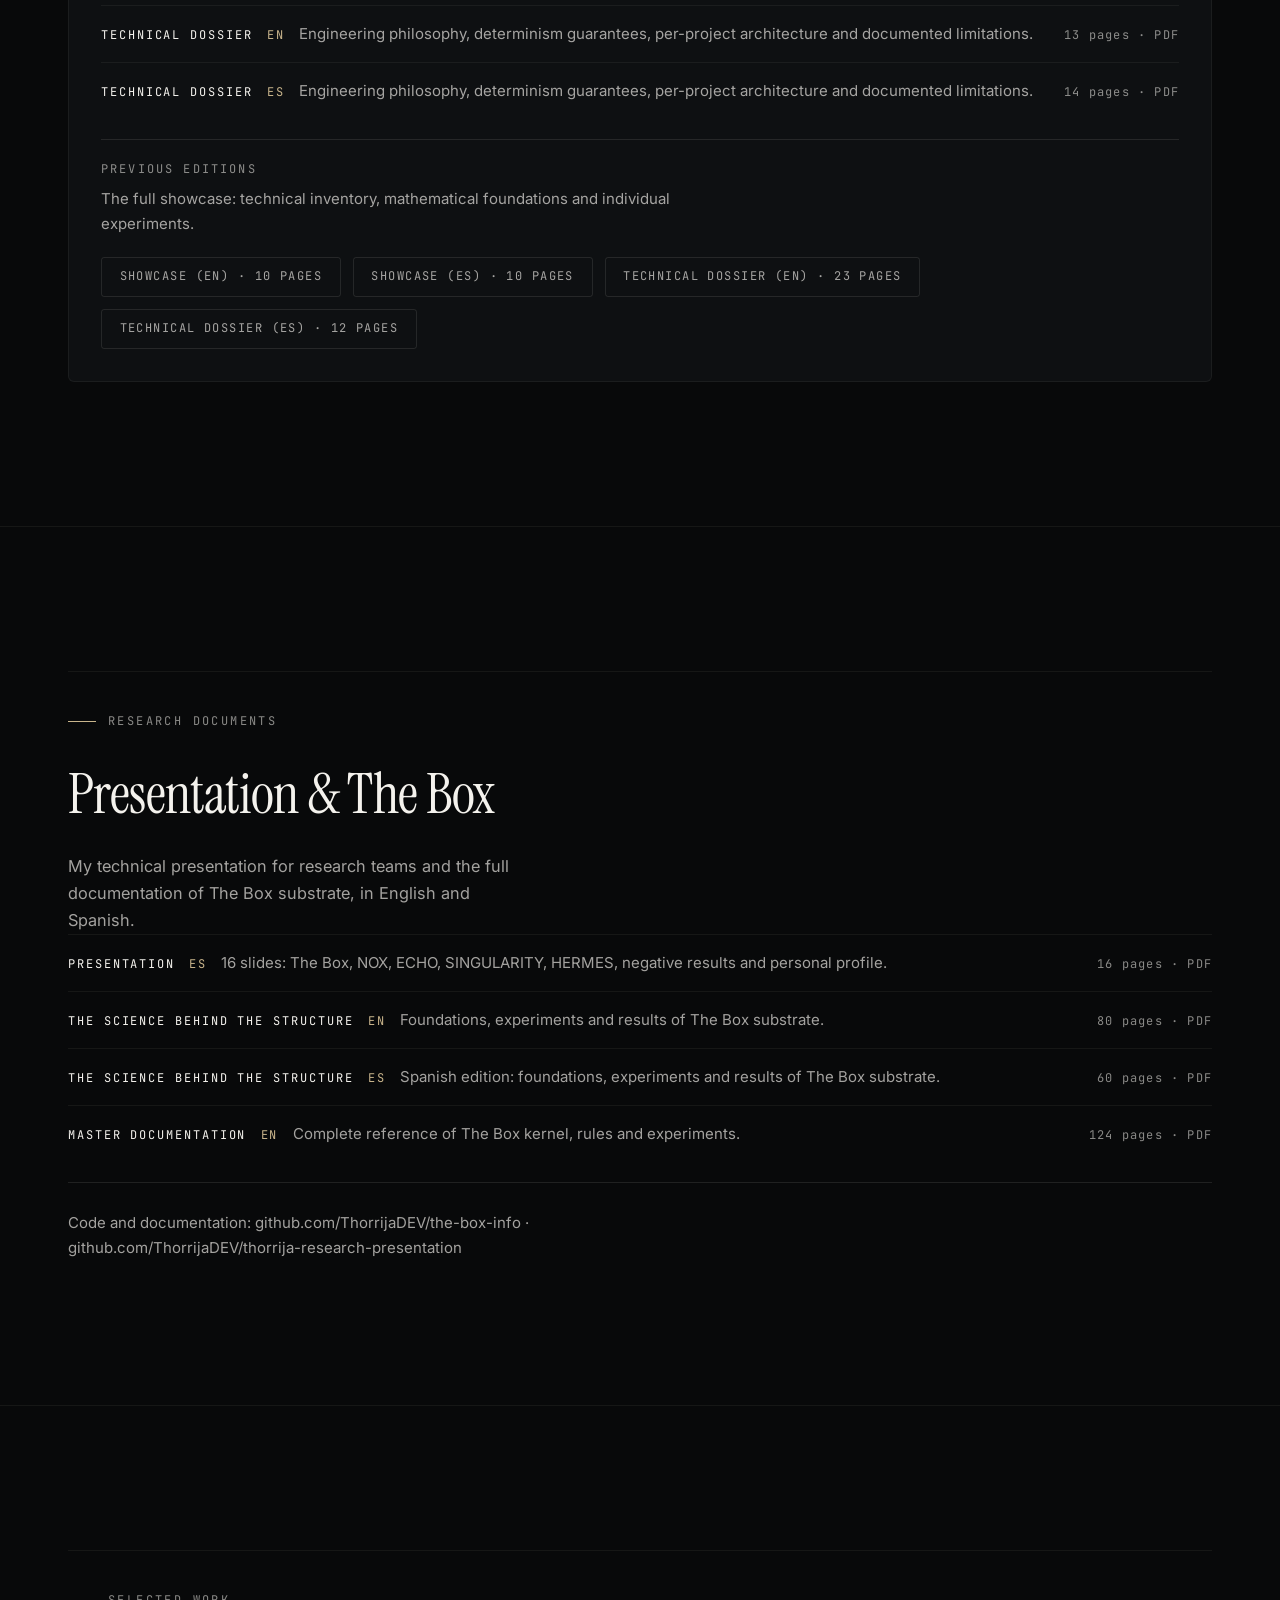
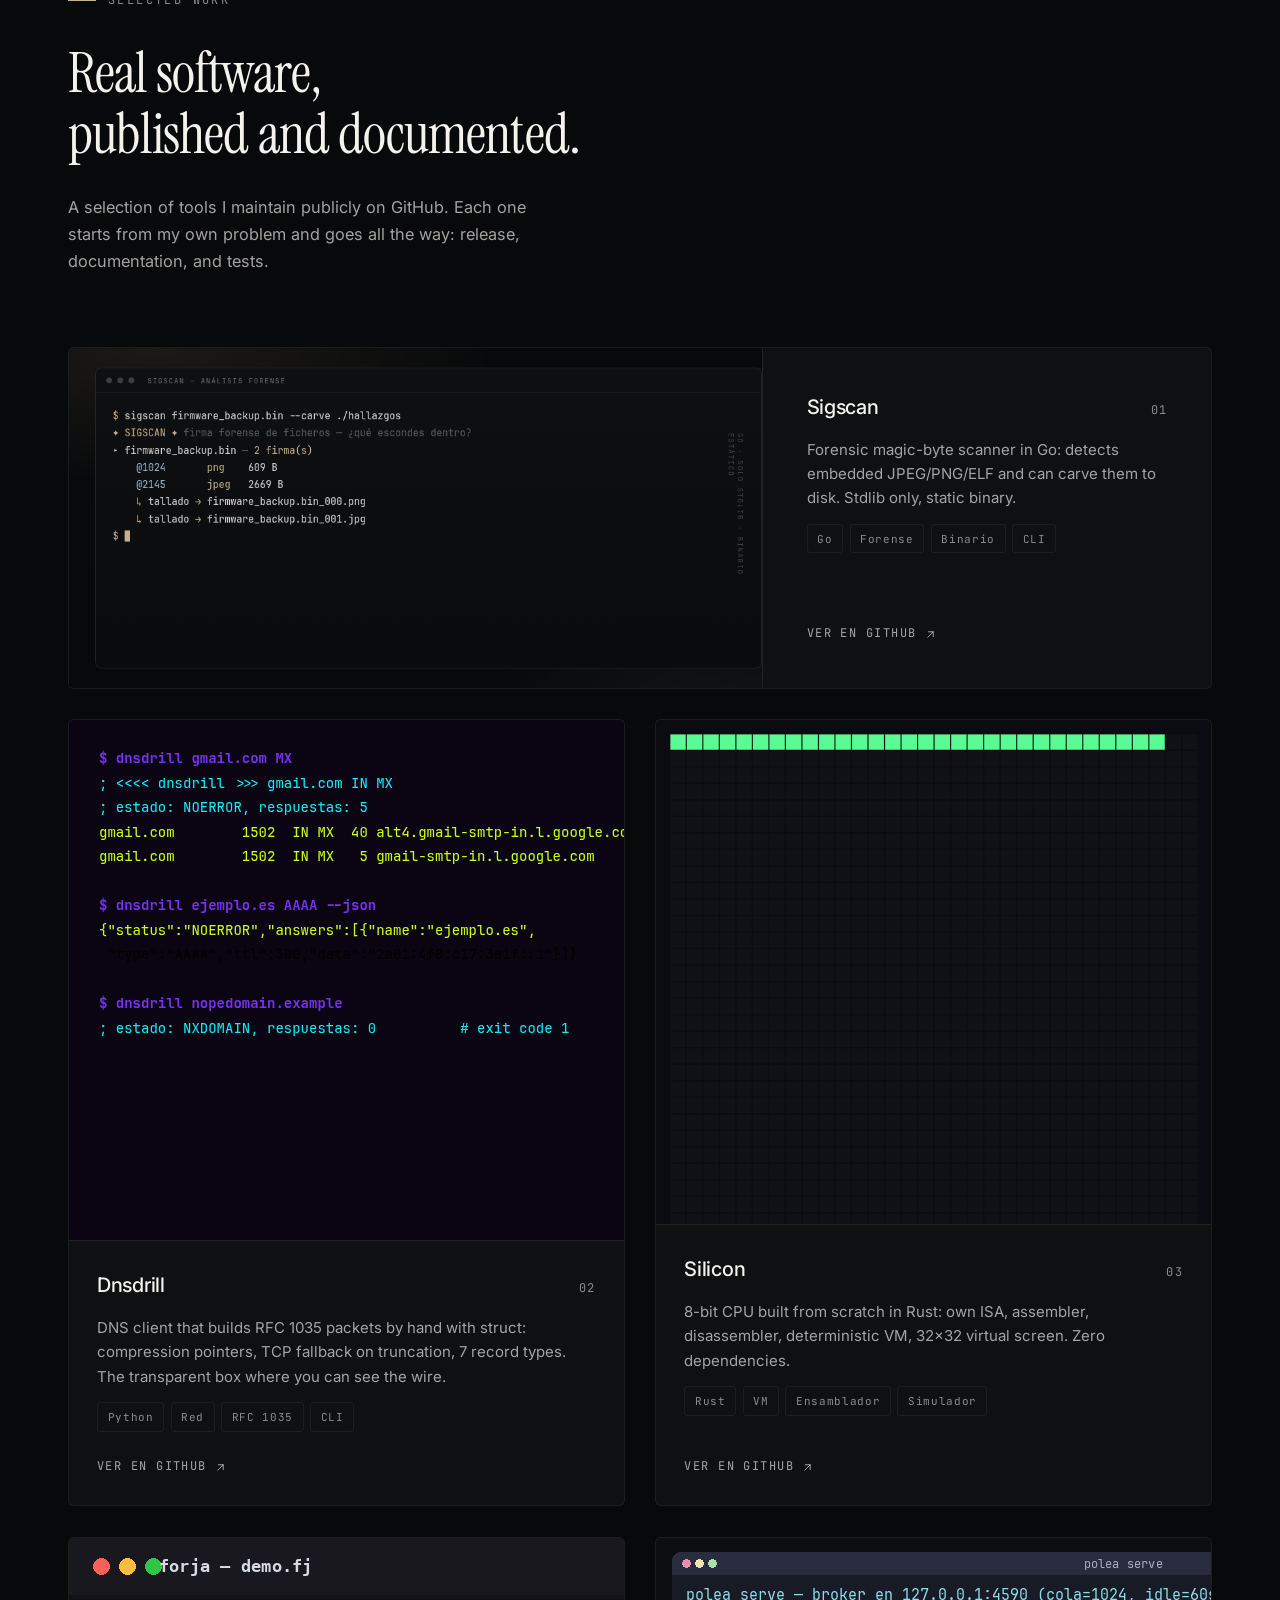
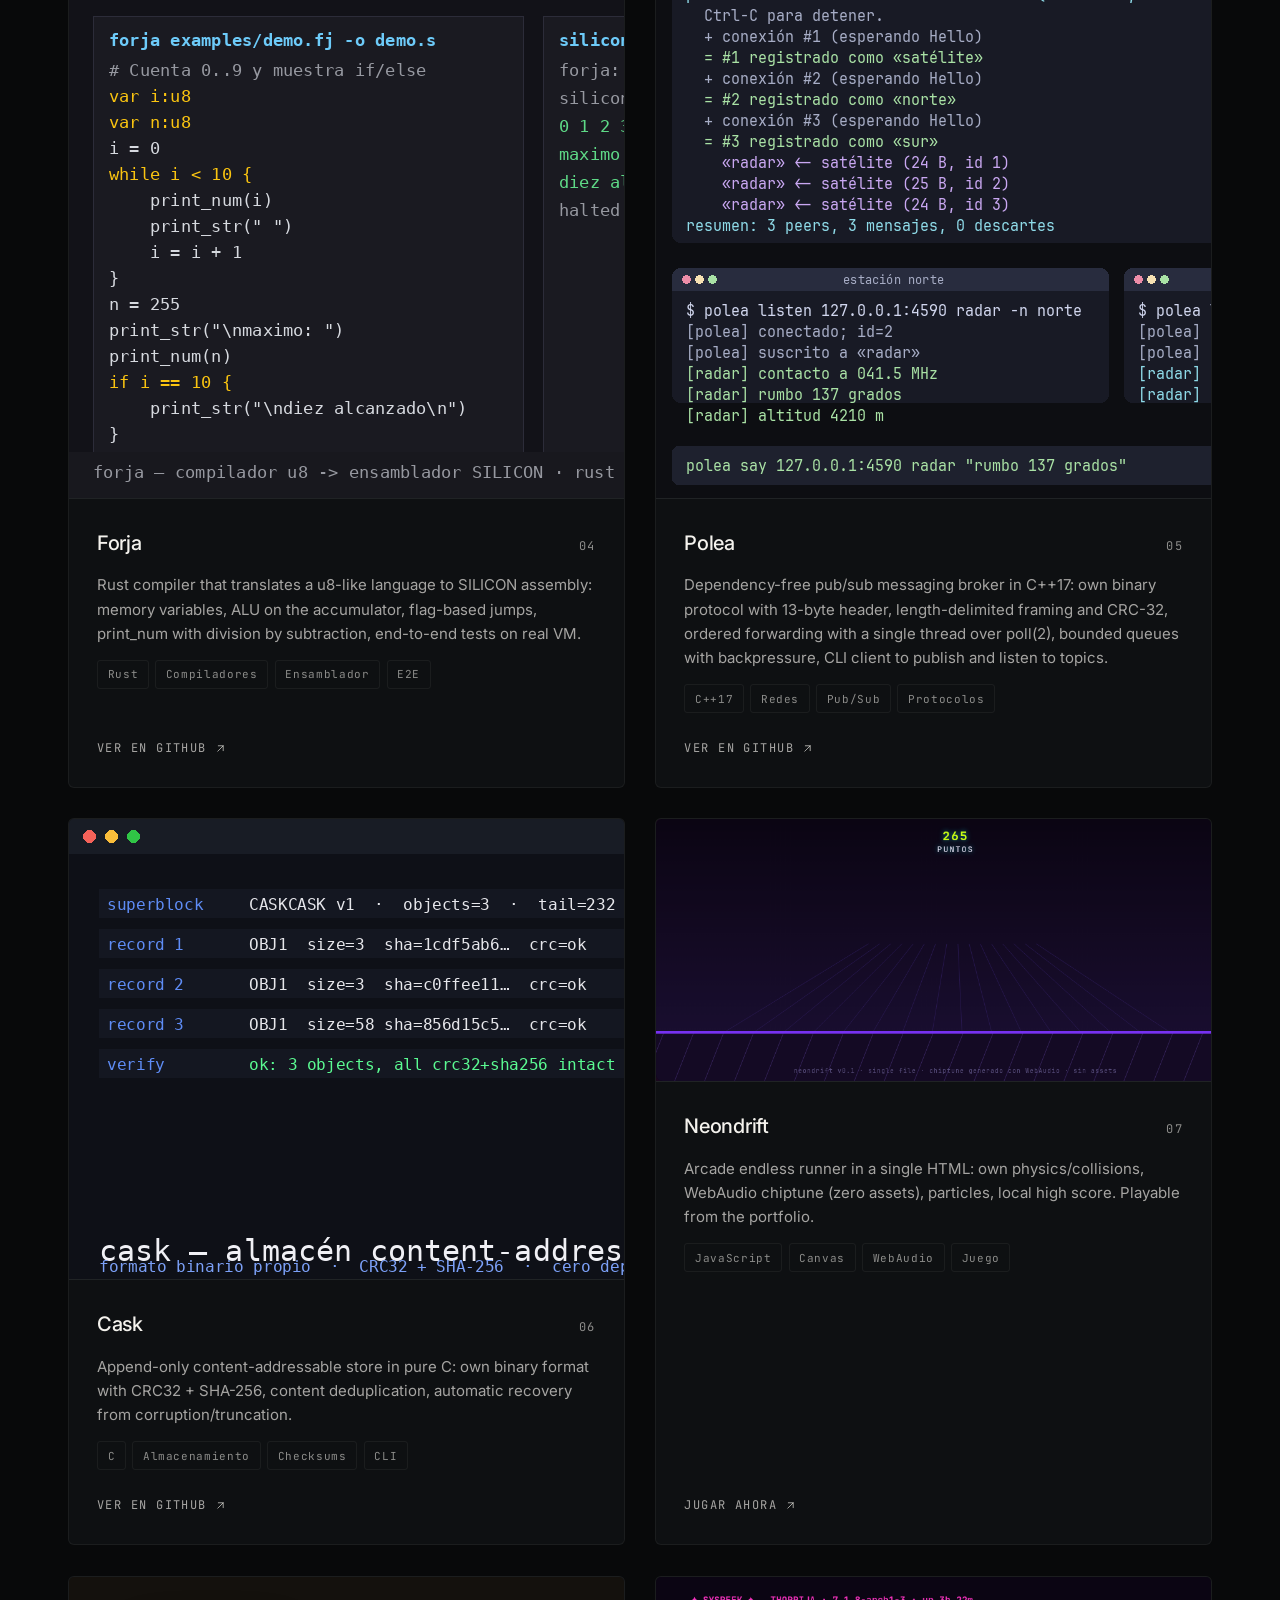
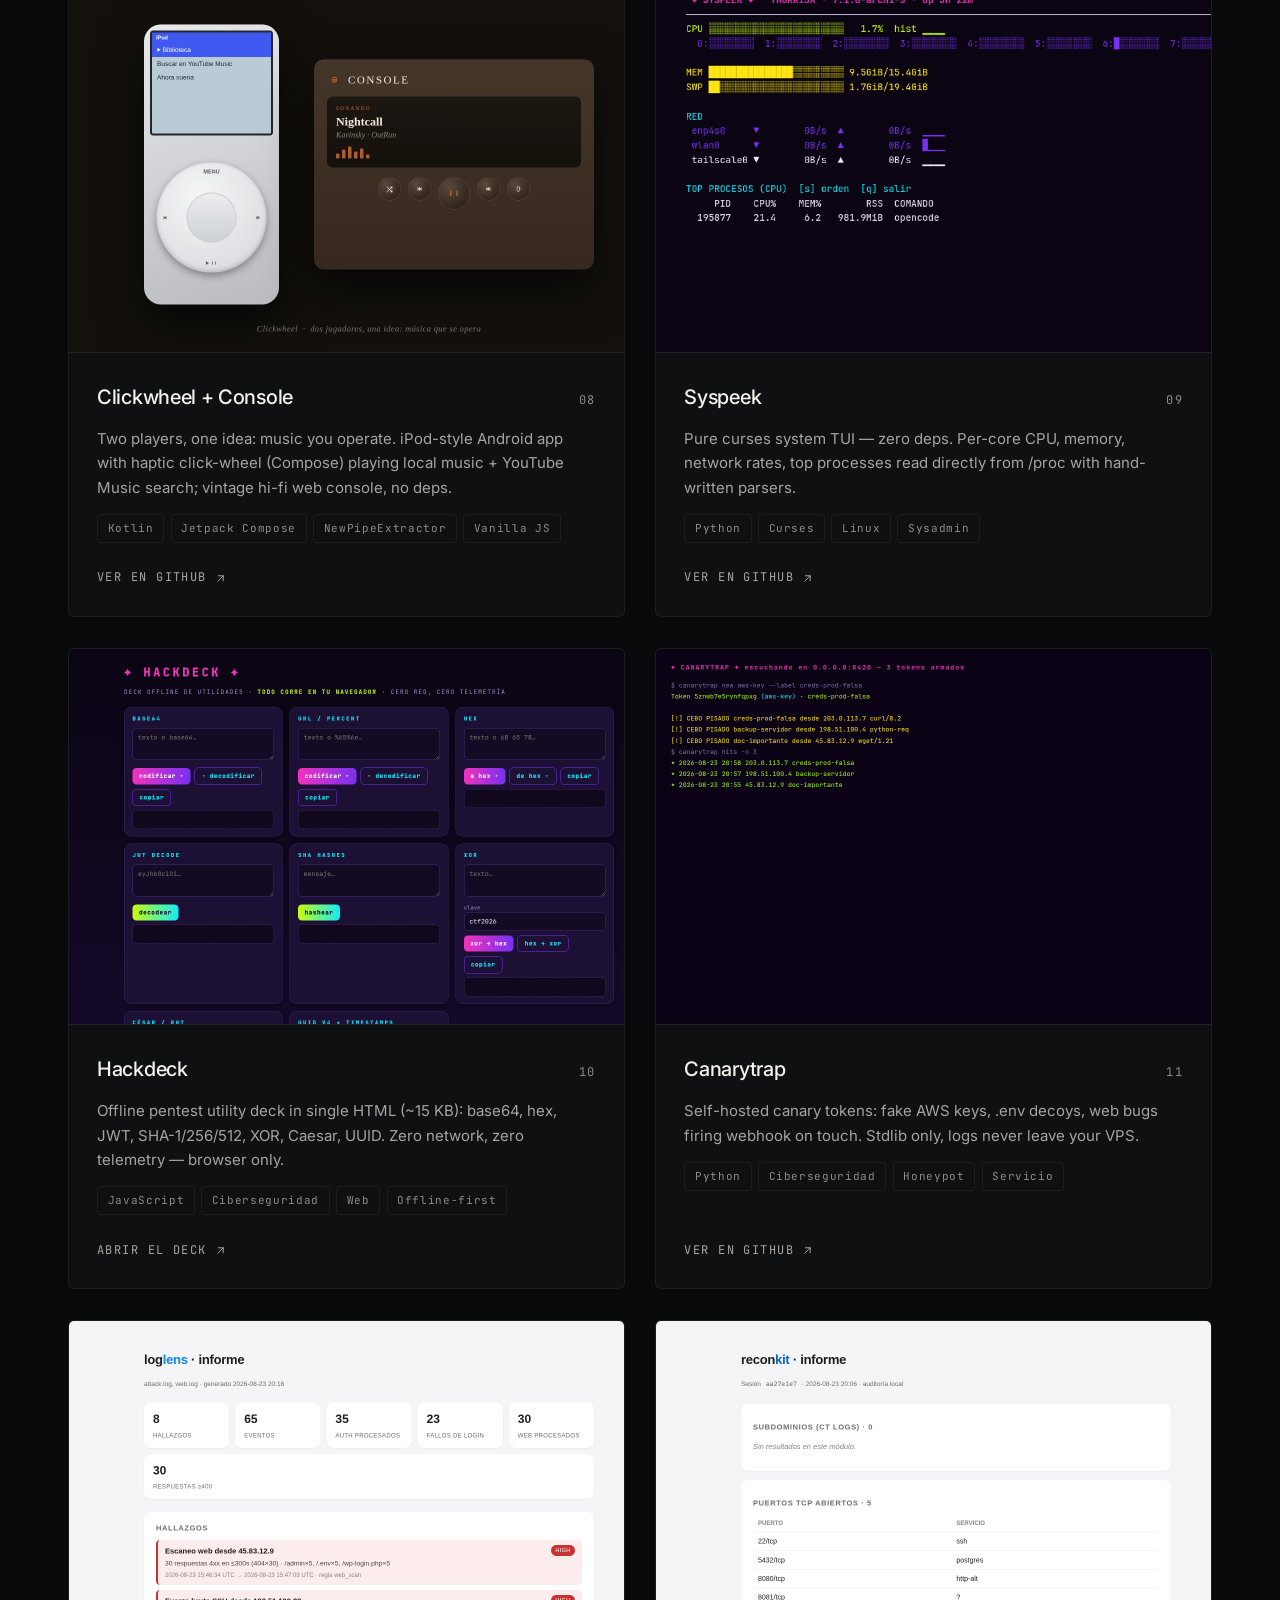
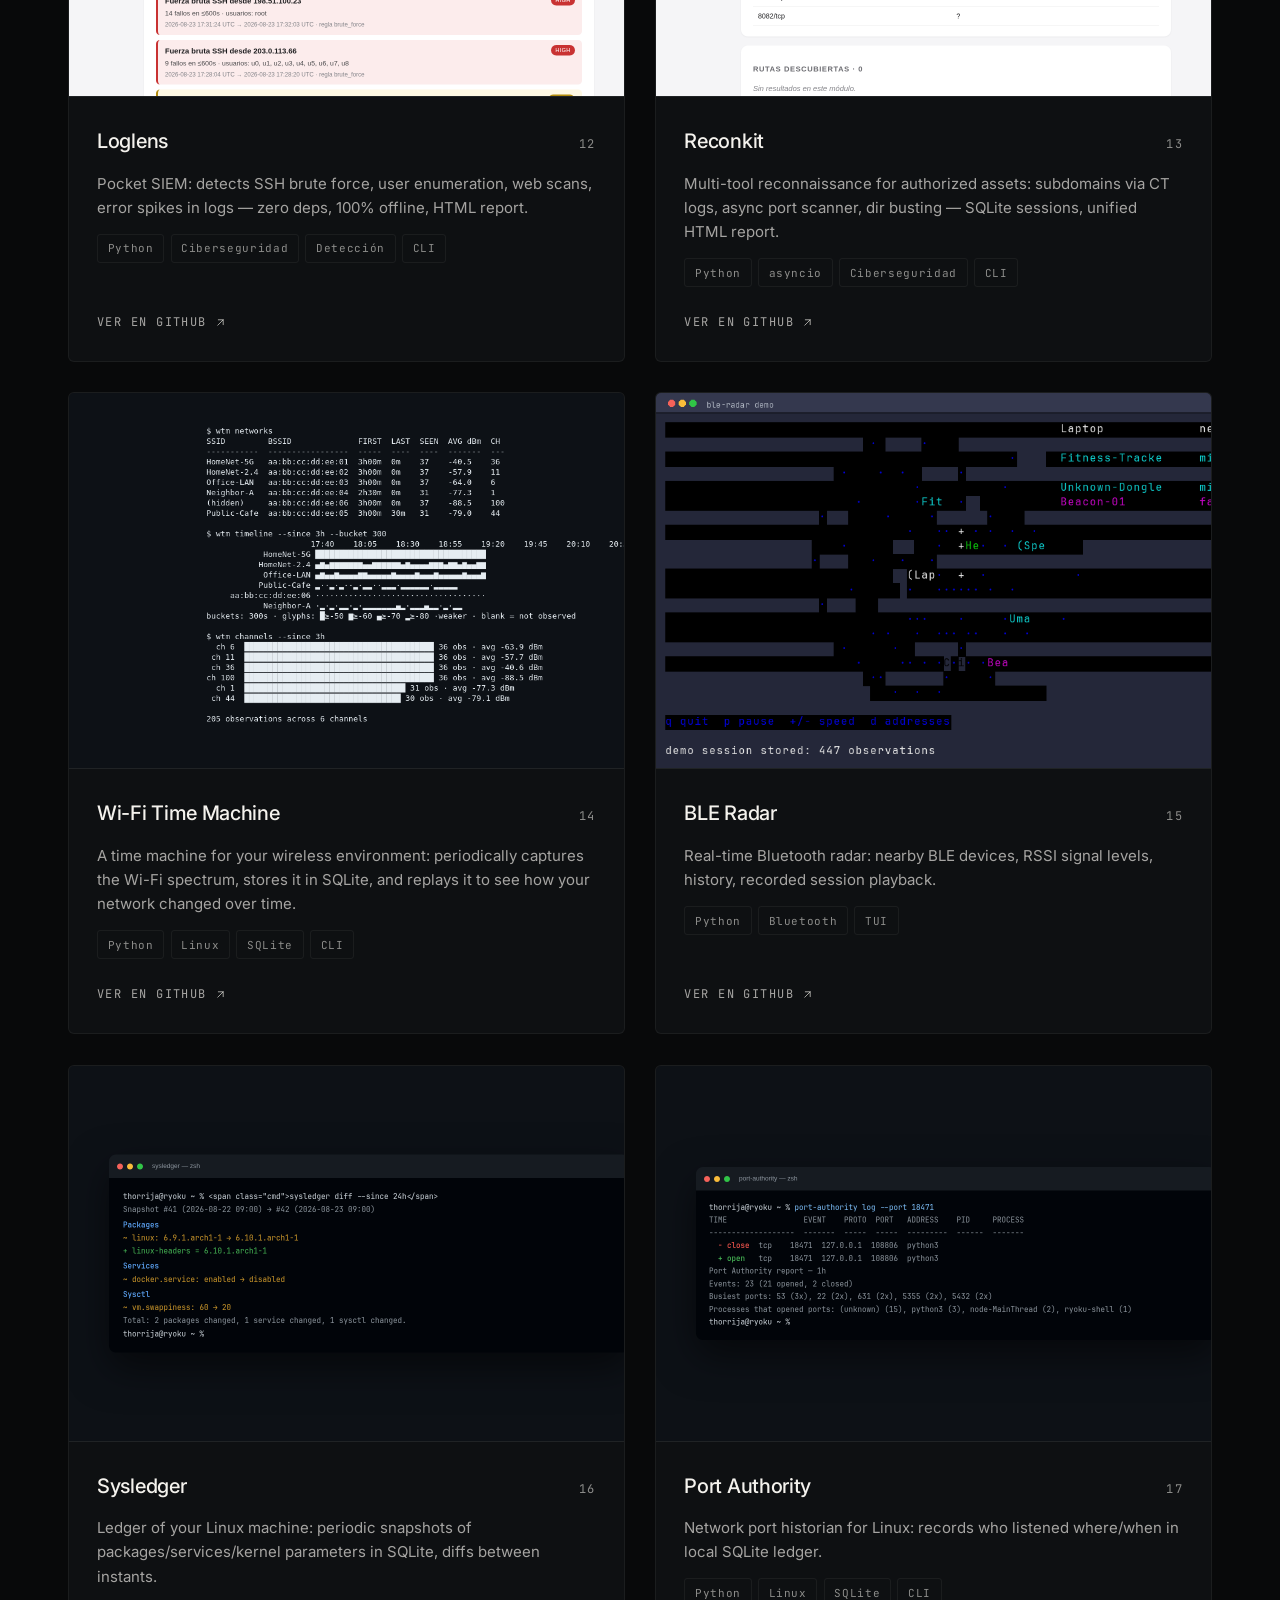
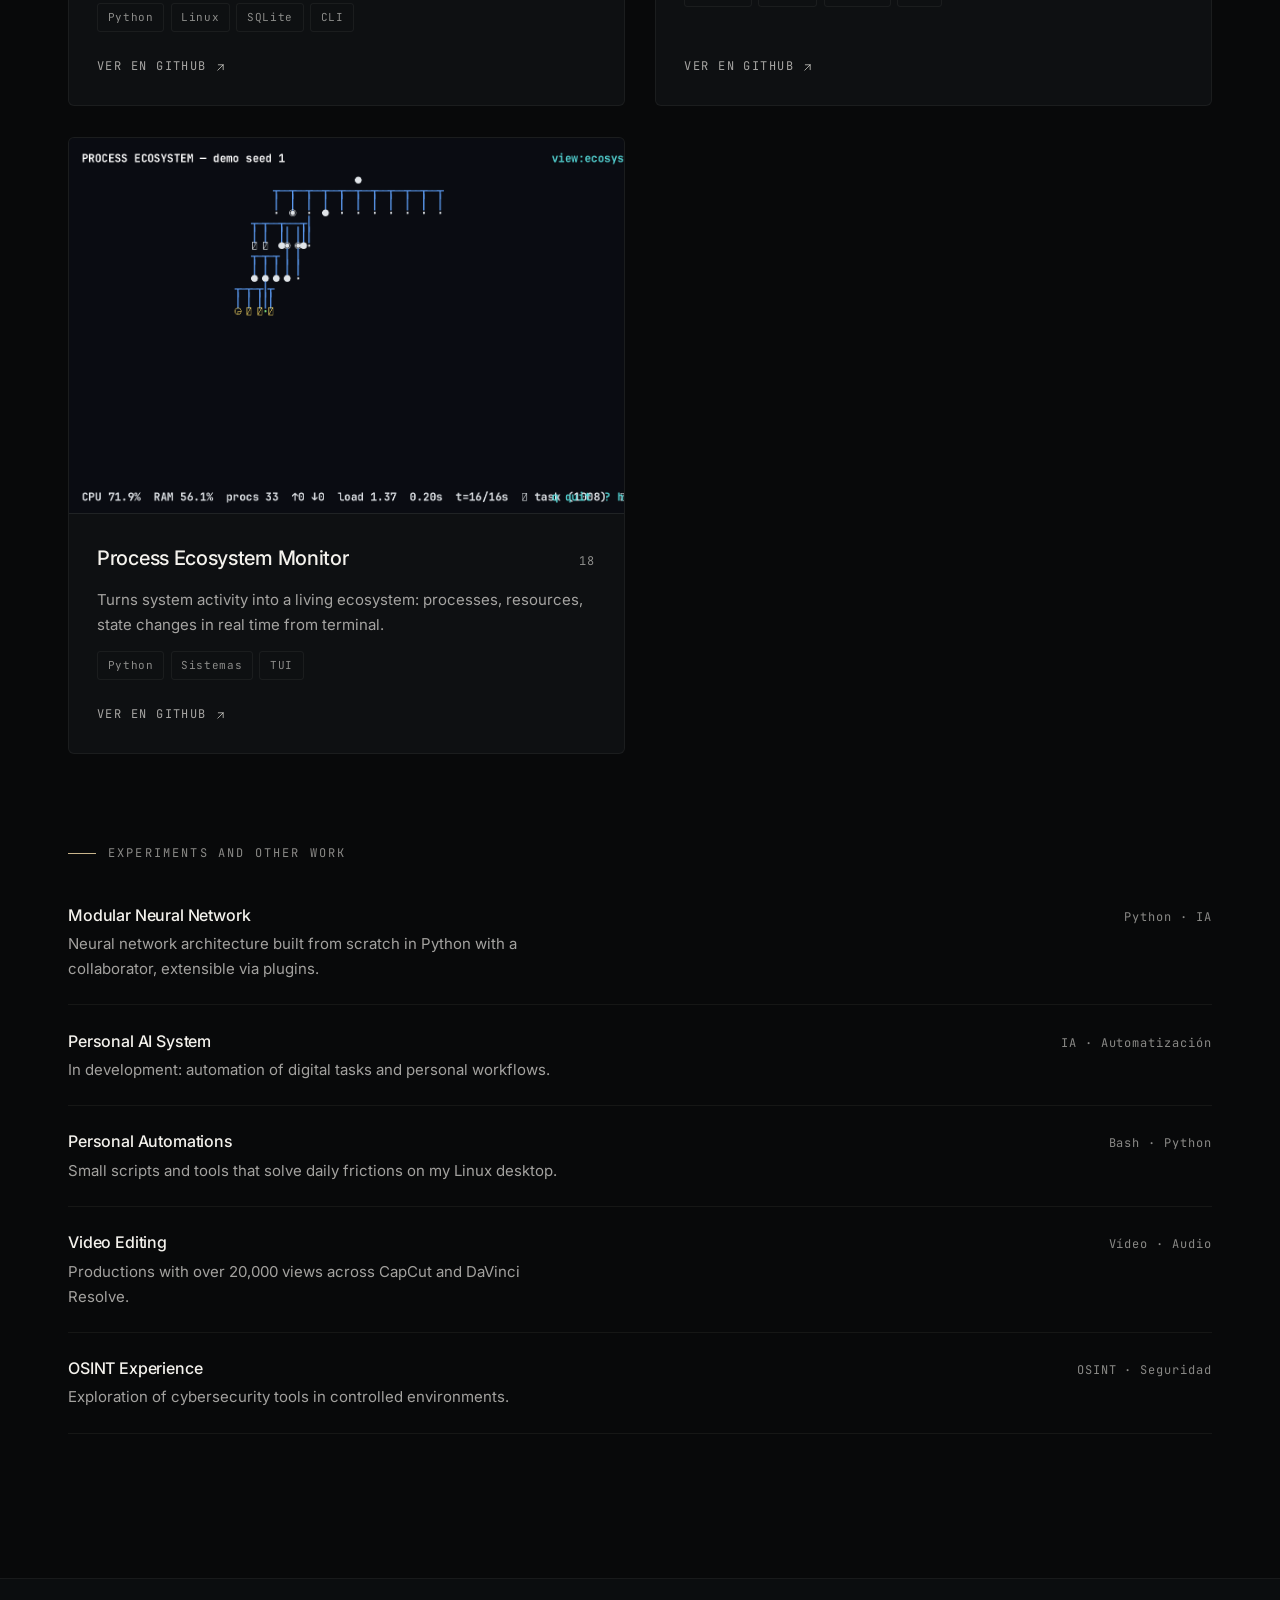
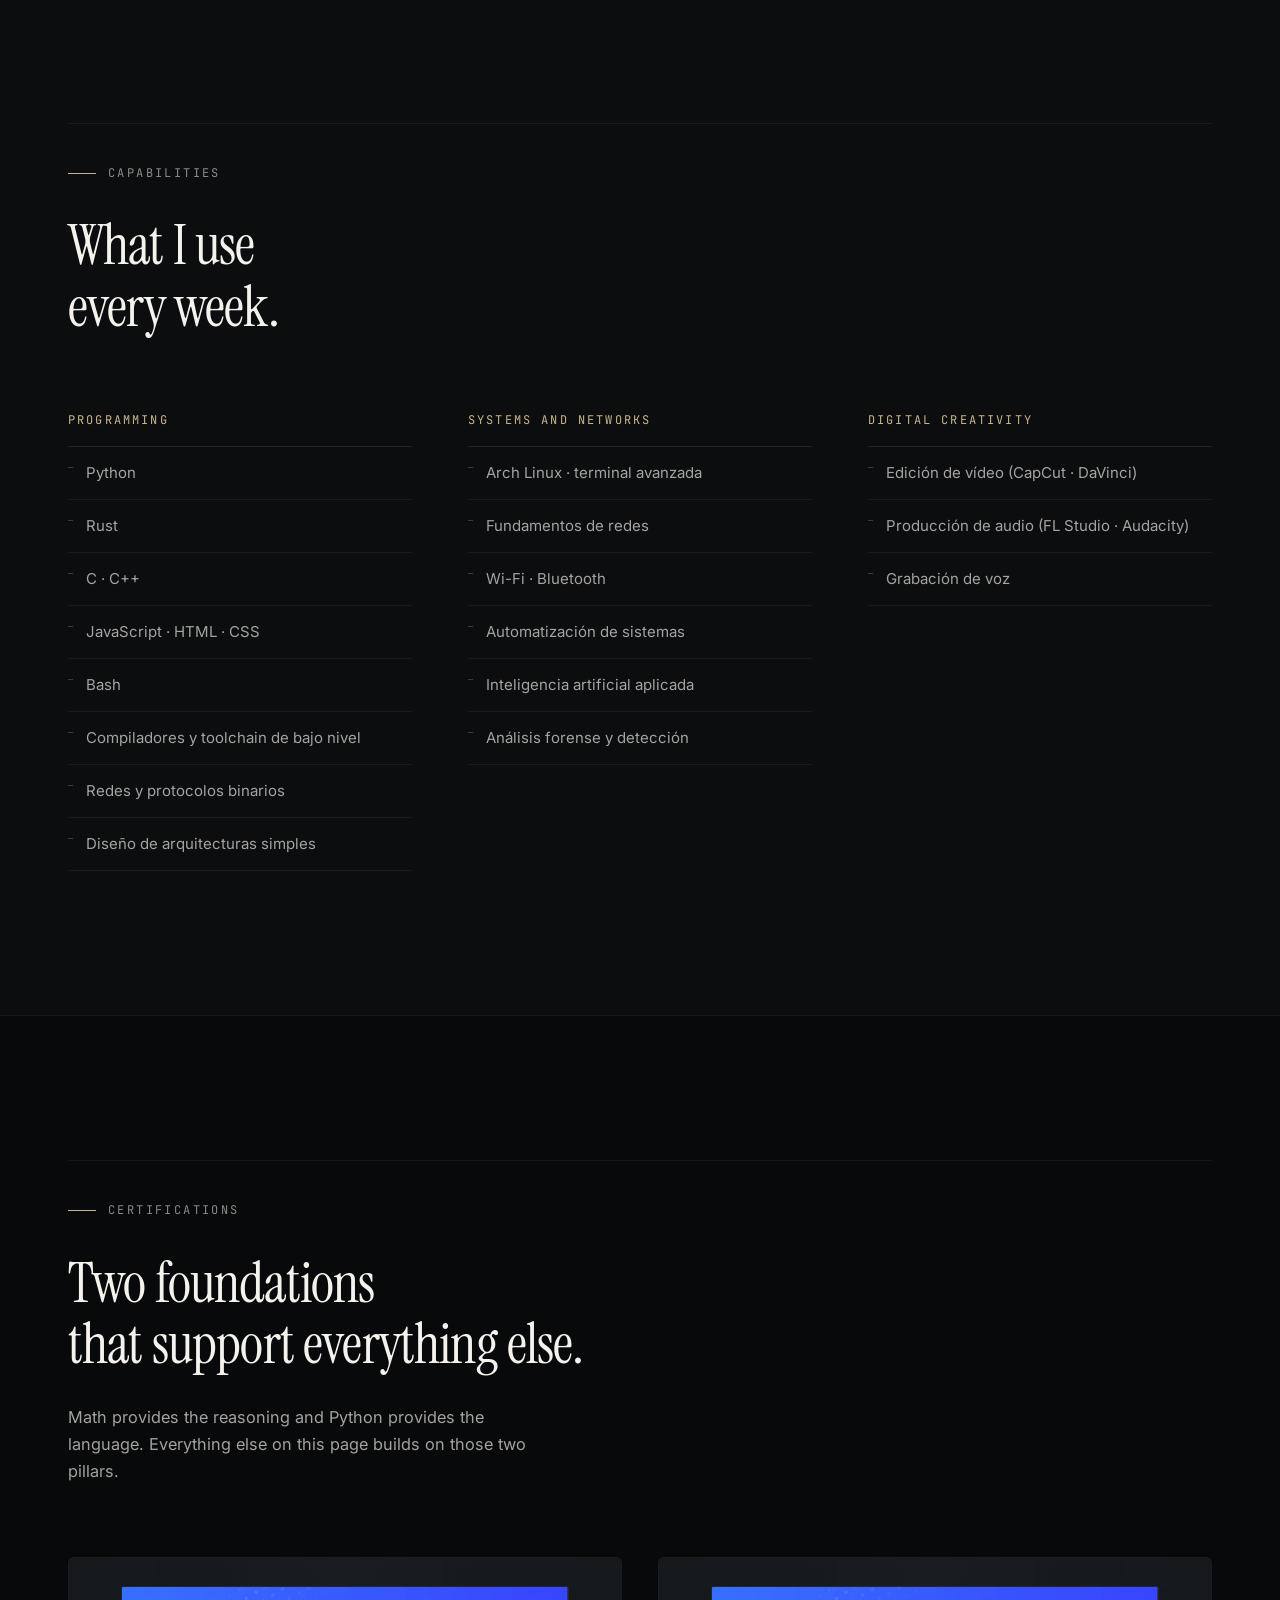
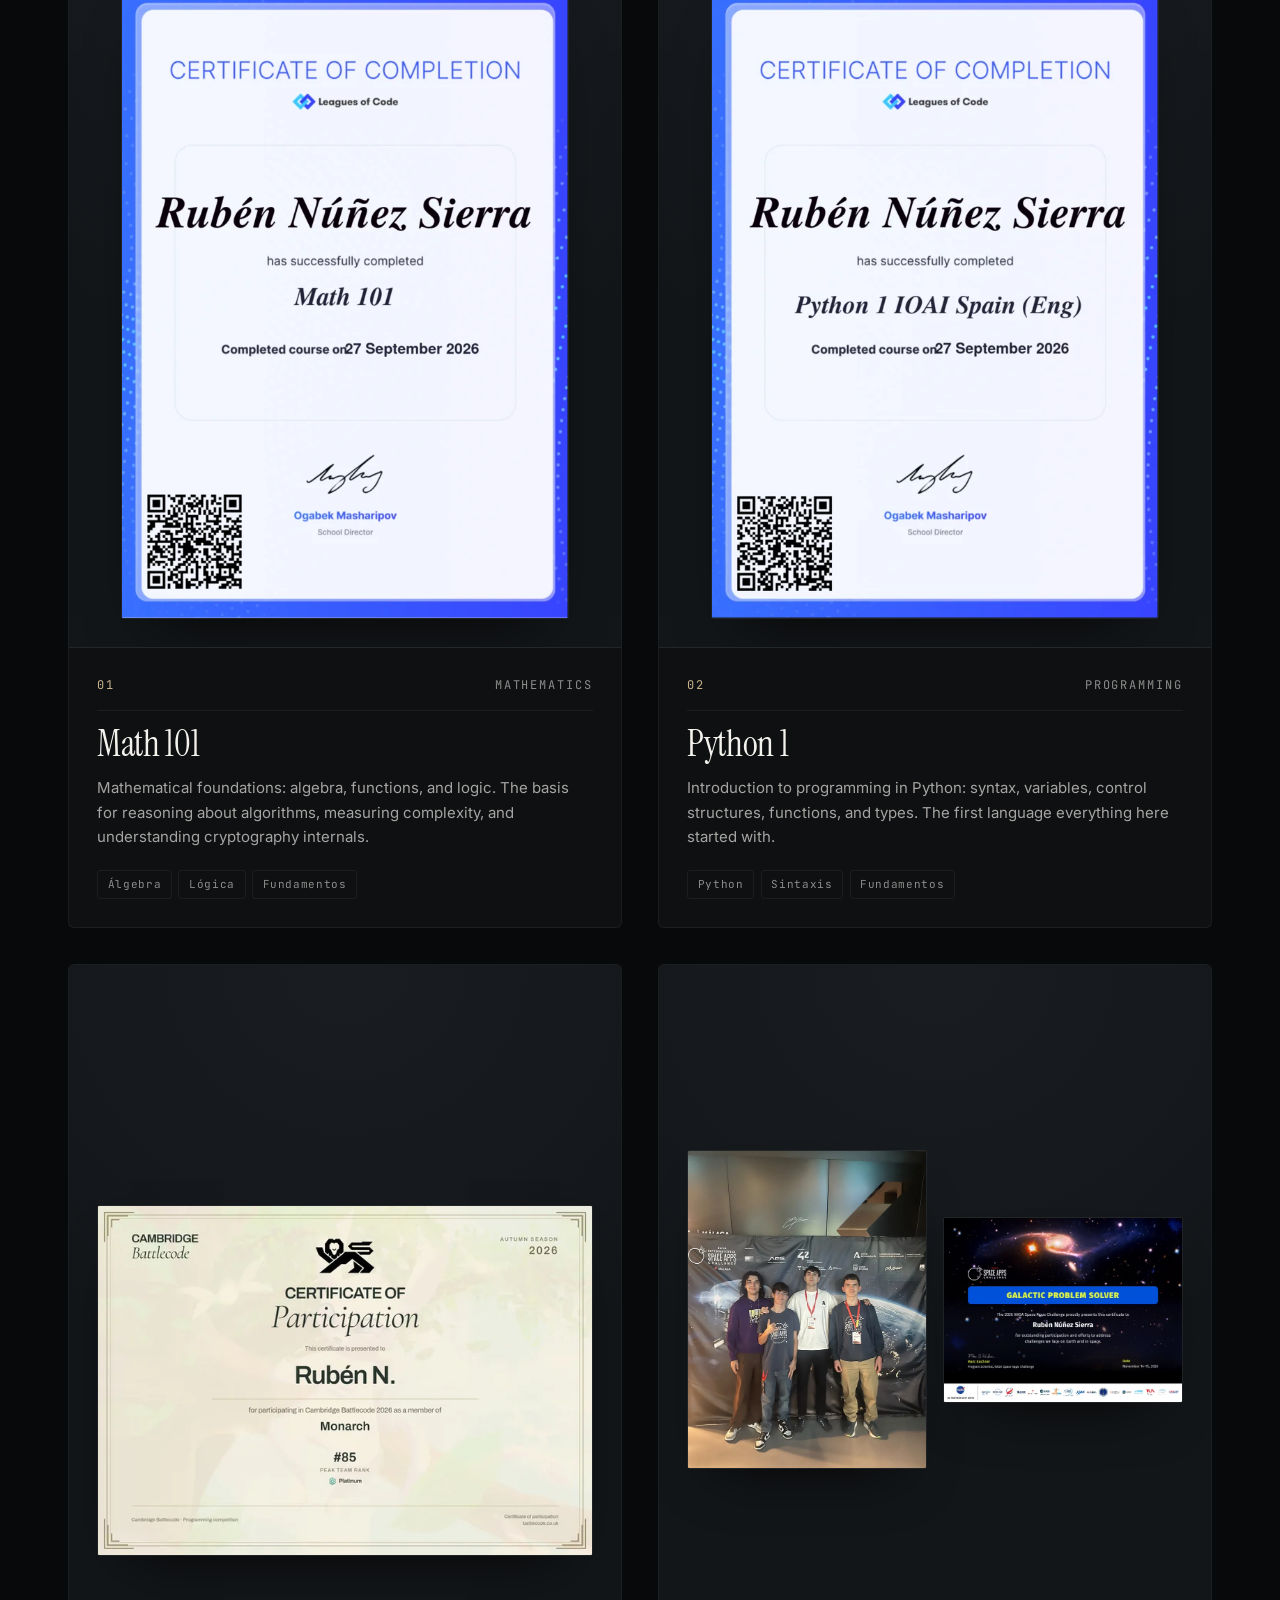
==== commit 089a8444: "add research docs: 16p presentation + The Box EN/ES + master doc" ====
--- a/index.html
+++ b/index.html
@@ -81,6 +81,7 @@
             <nav class="desktop-nav" aria-label="Principal">
                 <a href="#about" data-i18n="nav_perfil">Perfil</a>
                 <a href="#projects" data-i18n="nav_trabajo">Trabajo</a>
+                <a href="#research" data-i18n="nav_research">Investigación</a>
                 <a href="#skills" data-i18n="nav_capacidades">Capacidades</a>
                 <a href="#certificates" data-i18n="nav_certificaciones">Certificaciones</a>
                 <a href="#contact" data-i18n="nav_contacto">Contacto</a>
@@ -273,6 +274,54 @@
             </div>
         </section>
 
+        <!-- ================= Investigación / Documentos ================= -->
+        <section class="section" id="research" aria-labelledby="research-title">
+            <div class="container">
+                <header class="section-head">
+                    <p class="eyebrow reveal"><span class="eyebrow-rule" aria-hidden="true"></span><span data-i18n="research_eyebrow">Documentos de investigación</span></p>
+                    <h2 class="section-title reveal delay-1" id="research-title" data-i18n="research_title">Presentación y The Box</h2>
+                    <p class="section-lede reveal delay-2" data-i18n="research_desc">Mi presentación técnica para equipos de investigación y la documentación completa del sustrato The Box, en inglés y español.</p>
+                </header>
+                <ul class="edition-list reveal delay-3" role="list">
+                    <li class="edition-item">
+                        <a class="edition-link" href="./report/Thorrija-Research-Presentation-16p.pdf" target="_blank" rel="noopener">
+                            <span class="edition-kind" data-i18n="research_kind_presentation">Presentación</span>
+                            <span class="edition-lang" data-i18n="lang_label_es">ES</span>
+                            <span class="edition-desc" data-i18n="research_desc_presentation">16 diapositivas: The Box, NOX, ECHO, SINGULARITY, HERMES, resultados negativos y perfil personal.</span>
+                            <span class="edition-pages" data-i18n="research_pages_presentation">16 páginas · PDF</span>
+                        </a>
+                    </li>
+                    <li class="edition-item">
+                        <a class="edition-link" href="./report/the-box-info/THE_BOX_THE_SCIENCE_BEHIND_THE_STRUCTURE.pdf" target="_blank" rel="noopener">
+                            <span class="edition-kind" data-i18n="research_kind_science">La ciencia detrás de la estructura</span>
+                            <span class="edition-lang" data-i18n="lang_label_en">EN</span>
+                            <span class="edition-desc" data-i18n="research_desc_science">Fundamentos, experimentos y resultados del sustrato The Box.</span>
+                            <span class="edition-pages" data-i18n="research_pages_science_en">80 páginas · PDF</span>
+                        </a>
+                    </li>
+                    <li class="edition-item">
+                        <a class="edition-link" href="./report/the-box-info/THE_BOX_THE_SCIENCE_BEHIND_THE_STRUCTURE_ES.pdf" target="_blank" rel="noopener">
+                            <span class="edition-kind" data-i18n="research_kind_science">La ciencia detrás de la estructura</span>
+                            <span class="edition-lang" data-i18n="lang_label_es">ES</span>
+                            <span class="edition-desc" data-i18n="research_desc_science_es">Versión en español: fundamentos, experimentos y resultados del sustrato The Box.</span>
+                            <span class="edition-pages" data-i18n="research_pages_science_es">60 páginas · PDF</span>
+                        </a>
+                    </li>
+                    <li class="edition-item">
+                        <a class="edition-link" href="./report/the-box-info/THE_BOX_MASTER_DOCUMENTATION_EL_REAL.pdf" target="_blank" rel="noopener">
+                            <span class="edition-kind" data-i18n="research_kind_master">Documentación maestra</span>
+                            <span class="edition-lang" data-i18n="lang_label_en">EN</span>
+                            <span class="edition-desc" data-i18n="research_desc_master">Referencia completa del kernel, reglas y experimentos de The Box.</span>
+                            <span class="edition-pages" data-i18n="research_pages_master">124 páginas · PDF</span>
+                        </a>
+                    </li>
+                </ul>
+                <div class="showcase-legacy reveal delay-4">
+                    <p class="showcase-legacy-desc" data-i18n="research_repo_note">Código y documentación: github.com/ThorrijaDEV/the-box-info · github.com/ThorrijaDEV/thorrija-research-presentation</p>
+                </div>
+            </div>
+        </section>
+
         <!-- ================= Trabajo ================= -->
         <section class="section" id="projects" aria-labelledby="projects-title">
             <div class="container">
@@ -796,6 +845,7 @@
             <nav class="footer-nav" aria-label="Pie de página">
                 <a href="#about" data-i18n="footer_nav_perfil">Perfil</a>
                 <a href="#projects" data-i18n="footer_nav_trabajo">Trabajo</a>
+                <a href="#research" data-i18n="nav_research">Investigación</a>
                 <a href="#skills" data-i18n="footer_nav_capacidades">Capacidades</a>
                 <a href="#certificates" data-i18n="footer_nav_certificaciones">Certificaciones</a>
                 <a href="#contact" data-i18n="footer_nav_contacto">Contacto</a>
--- a/styles.css
+++ b/styles.css
@@ -1396,6 +1396,46 @@
     border: 1px solid var(--line-soft);
     border-radius: 2px;
     pointer-events: none;
+}
+
+/* Par de imágenes en la credencial del NASA: foto del equipo y certificado
+   uno al lado del otro, dentro del mismo marco. */
+
+.cred-visual-pair {
+    display: flex;
+    align-items: center;
+    justify-content: center;
+    gap: clamp(0.5rem, 2vw, 1rem);
+    width: 100%;
+    max-height: 100%;
+}
+
+.cred-visual-pair picture {
+    flex: 1;
+    min-width: 0;
+    display: grid;
+    place-items: center;
+    position: static;
+    inset: auto;
+}
+
+.cred-visual-pair img {
+    display: block;
+    width: auto;
+    height: auto;
+    min-width: 0;
+    min-height: 0;
+    max-width: 100%;
+    max-height: 100%;
+    object-fit: contain;
+    border: 1px solid var(--line-soft);
+    border-radius: 2px;
+    box-shadow: var(--doc-shadow);
+    transition: transform 0.9s var(--ease);
+}
+
+.cred-visual:hover .cred-visual-pair img {
+    transform: scale(1.035);
 }
 
 .cred-plate {
